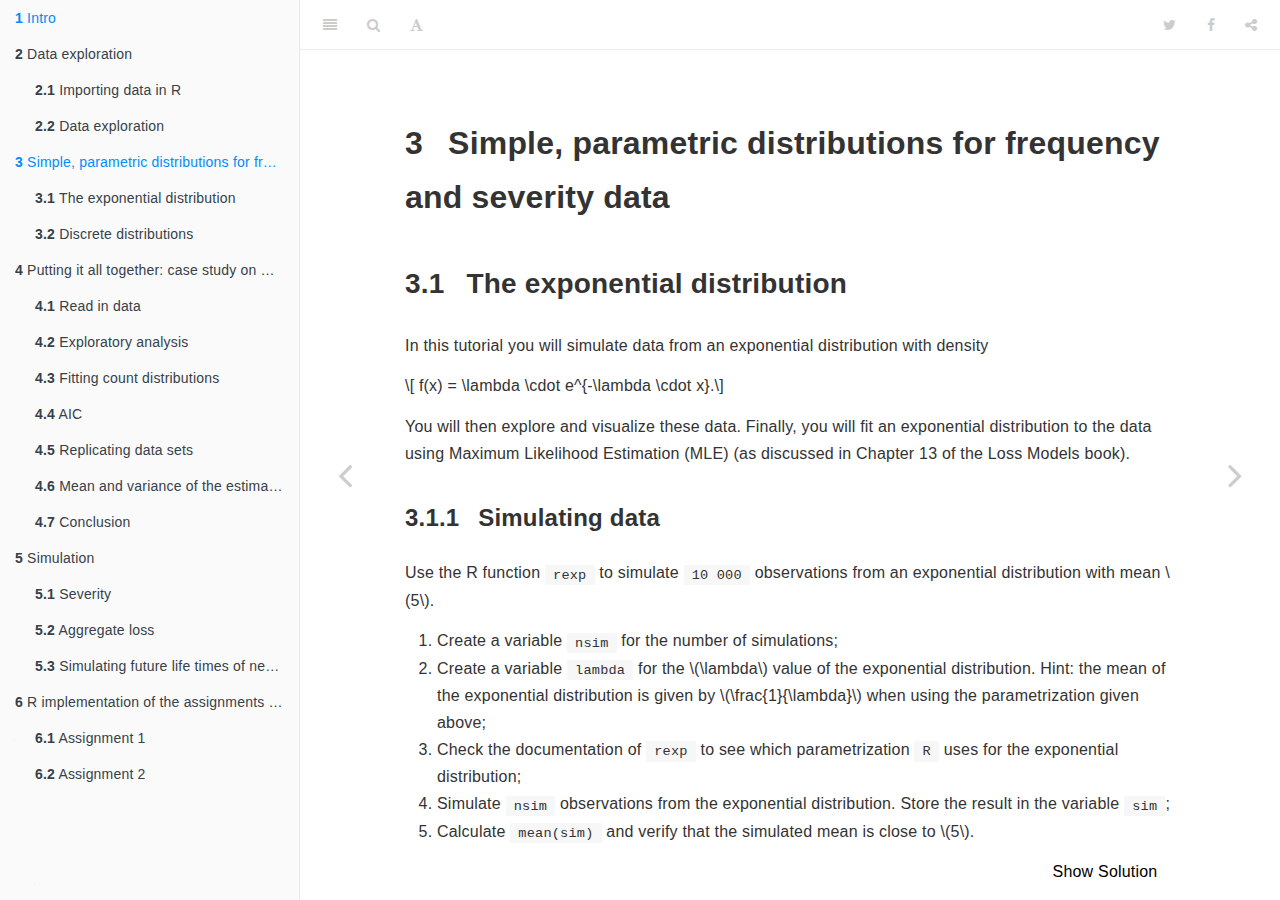
==== simple-parametric-distributions-for-frequency-and-severity-data.html @ 222cbec2 "Loss models book" ====
<!DOCTYPE html>
<html >

<head>

  <meta charset="UTF-8">
  <meta http-equiv="X-UA-Compatible" content="IE=edge">
  <title>3 Simple, parametric distributions for frequency and severity data | Loss Models : a collection of computer labs in R</title>
  <meta name="description" content="Tutorials for the course of Loss Models">
  <meta name="generator" content="bookdown  and GitBook 2.6.7">

  <meta property="og:title" content="3 Simple, parametric distributions for frequency and severity data | Loss Models : a collection of computer labs in R" />
  <meta property="og:type" content="book" />
  
  
  <meta property="og:description" content="Tutorials for the course of Loss Models" />
  

  <meta name="twitter:card" content="summary" />
  <meta name="twitter:title" content="3 Simple, parametric distributions for frequency and severity data | Loss Models : a collection of computer labs in R" />
  
  <meta name="twitter:description" content="Tutorials for the course of Loss Models" />
  

<meta name="author" content="Katrien Antonio and Jonas Crevecoeur">


<meta name="date" content="2020-09-09">

  <meta name="viewport" content="width=device-width, initial-scale=1">
  <meta name="apple-mobile-web-app-capable" content="yes">
  <meta name="apple-mobile-web-app-status-bar-style" content="black">
  
  
<link rel="prev" href="data-exploration.html">
<link rel="next" href="putting-it-all-together-case-study-on-modelling-claim-counts.html">
<script src="libs/jquery-2.2.3/jquery.min.js"></script>
<link href="libs/gitbook-2.6.7/css/style.css" rel="stylesheet" />
<link href="libs/gitbook-2.6.7/css/plugin-table.css" rel="stylesheet" />
<link href="libs/gitbook-2.6.7/css/plugin-bookdown.css" rel="stylesheet" />
<link href="libs/gitbook-2.6.7/css/plugin-highlight.css" rel="stylesheet" />
<link href="libs/gitbook-2.6.7/css/plugin-search.css" rel="stylesheet" />
<link href="libs/gitbook-2.6.7/css/plugin-fontsettings.css" rel="stylesheet" />







<script>
$(document).ready(function() {

  $chunks = $('.fold');

  $chunks.each(function () {

    // add button to source code chunks
      $(this).prepend("<div class=\"showopt\">Show Solution</div><br style=\"line-height:22px;\"/>");
 
	$child = $(this).children('div');
	$child.each(function(){
		$(this).children('').attr('class', 'folded');
	});
	$(this).children('pre').attr('class', 'folded');
	$(this).children('p').attr('class', 'folded');
   });

  // hide all chunks when document is loaded
  $('.folded').css('display', 'none')

  // function to toggle the visibility
  $('.showopt').click(function() {
    var label = $(this).html();
    if (label.indexOf("Show") >= 0) {
      $(this).html(label.replace("Show", "Hide"));
    } else {
      $(this).html(label.replace("Hide", "Show"));
    }
    	$child = $(this).siblings('div');
	$child.each(function(){
		$(this).children('pre').slideToggle('fast', 'swing');
	});
	$(this).siblings('pre').slideToggle('fast', 'swing');
	$(this).siblings('p').slideToggle('fast', 'swing');
  });
});
</script>


<style type="text/css">
div.sourceCode { overflow-x: auto; }
table.sourceCode, tr.sourceCode, td.lineNumbers, td.sourceCode {
  margin: 0; padding: 0; vertical-align: baseline; border: none; }
table.sourceCode { width: 100%; line-height: 100%; }
td.lineNumbers { text-align: right; padding-right: 4px; padding-left: 4px; color: #aaaaaa; border-right: 1px solid #aaaaaa; }
td.sourceCode { padding-left: 5px; }
code > span.kw { color: #007020; font-weight: bold; } /* Keyword */
code > span.dt { color: #902000; } /* DataType */
code > span.dv { color: #40a070; } /* DecVal */
code > span.bn { color: #40a070; } /* BaseN */
code > span.fl { color: #40a070; } /* Float */
code > span.ch { color: #4070a0; } /* Char */
code > span.st { color: #4070a0; } /* String */
code > span.co { color: #60a0b0; font-style: italic; } /* Comment */
code > span.ot { color: #007020; } /* Other */
code > span.al { color: #ff0000; font-weight: bold; } /* Alert */
code > span.fu { color: #06287e; } /* Function */
code > span.er { color: #ff0000; font-weight: bold; } /* Error */
code > span.wa { color: #60a0b0; font-weight: bold; font-style: italic; } /* Warning */
code > span.cn { color: #880000; } /* Constant */
code > span.sc { color: #4070a0; } /* SpecialChar */
code > span.vs { color: #4070a0; } /* VerbatimString */
code > span.ss { color: #bb6688; } /* SpecialString */
code > span.im { } /* Import */
code > span.va { color: #19177c; } /* Variable */
code > span.cf { color: #007020; font-weight: bold; } /* ControlFlow */
code > span.op { color: #666666; } /* Operator */
code > span.bu { } /* BuiltIn */
code > span.ex { } /* Extension */
code > span.pp { color: #bc7a00; } /* Preprocessor */
code > span.at { color: #7d9029; } /* Attribute */
code > span.do { color: #ba2121; font-style: italic; } /* Documentation */
code > span.an { color: #60a0b0; font-weight: bold; font-style: italic; } /* Annotation */
code > span.cv { color: #60a0b0; font-weight: bold; font-style: italic; } /* CommentVar */
code > span.in { color: #60a0b0; font-weight: bold; font-style: italic; } /* Information */
</style>

<link rel="stylesheet" href="style.css" type="text/css" />
</head>

<body>



  <div class="book without-animation with-summary font-size-2 font-family-1" data-basepath=".">

    <div class="book-summary">
      <nav role="navigation">

<ul class="summary">
<li class="chapter" data-level="1" data-path="index.html"><a href="index.html"><i class="fa fa-check"></i><b>1</b> Intro</a></li>
<li class="chapter" data-level="2" data-path="data-exploration.html"><a href="data-exploration.html"><i class="fa fa-check"></i><b>2</b> Data exploration</a><ul>
<li class="chapter" data-level="2.1" data-path="data-exploration.html"><a href="data-exploration.html#importing-data-in-r"><i class="fa fa-check"></i><b>2.1</b> Importing data in R</a><ul>
<li class="chapter" data-level="2.1.1" data-path="data-exploration.html"><a href="data-exploration.html#determining-the-file-path"><i class="fa fa-check"></i><b>2.1.1</b> Determining the file path</a></li>
<li class="chapter" data-level="2.1.2" data-path="data-exploration.html"><a href="data-exploration.html#import-a-.txt-file"><i class="fa fa-check"></i><b>2.1.2</b> Import a .txt file</a></li>
</ul></li>
<li class="chapter" data-level="2.2" data-path="data-exploration.html"><a href="data-exploration.html#data-exploration-1"><i class="fa fa-check"></i><b>2.2</b> Data exploration</a><ul>
<li class="chapter" data-level="2.2.1" data-path="data-exploration.html"><a href="data-exploration.html#variable-types"><i class="fa fa-check"></i><b>2.2.1</b> variable types</a></li>
<li class="chapter" data-level="2.2.2" data-path="data-exploration.html"><a href="data-exploration.html#factor-variables"><i class="fa fa-check"></i><b>2.2.2</b> Factor variables</a></li>
<li class="chapter" data-level="2.2.3" data-path="data-exploration.html"><a href="data-exploration.html#numeric-variables"><i class="fa fa-check"></i><b>2.2.3</b> Numeric variables</a></li>
</ul></li>
</ul></li>
<li class="chapter" data-level="3" data-path="simple-parametric-distributions-for-frequency-and-severity-data.html"><a href="simple-parametric-distributions-for-frequency-and-severity-data.html"><i class="fa fa-check"></i><b>3</b> Simple, parametric distributions for frequency and severity data</a><ul>
<li class="chapter" data-level="3.1" data-path="simple-parametric-distributions-for-frequency-and-severity-data.html"><a href="simple-parametric-distributions-for-frequency-and-severity-data.html#the-exponential-distribution"><i class="fa fa-check"></i><b>3.1</b> The exponential distribution</a><ul>
<li class="chapter" data-level="3.1.1" data-path="simple-parametric-distributions-for-frequency-and-severity-data.html"><a href="simple-parametric-distributions-for-frequency-and-severity-data.html#simulating-data"><i class="fa fa-check"></i><b>3.1.1</b> Simulating data</a></li>
<li class="chapter" data-level="3.1.2" data-path="simple-parametric-distributions-for-frequency-and-severity-data.html"><a href="simple-parametric-distributions-for-frequency-and-severity-data.html#exploratory-analysis"><i class="fa fa-check"></i><b>3.1.2</b> Exploratory analysis</a></li>
<li class="chapter" data-level="3.1.3" data-path="simple-parametric-distributions-for-frequency-and-severity-data.html"><a href="simple-parametric-distributions-for-frequency-and-severity-data.html#data-visualization-with-ggplot"><i class="fa fa-check"></i><b>3.1.3</b> Data visualization with ggplot</a></li>
<li class="chapter" data-level="3.1.4" data-path="simple-parametric-distributions-for-frequency-and-severity-data.html"><a href="simple-parametric-distributions-for-frequency-and-severity-data.html#maximum-likelihood-estimation-mle"><i class="fa fa-check"></i><b>3.1.4</b> Maximum Likelihood Estimation (MLE)</a></li>
</ul></li>
<li class="chapter" data-level="3.2" data-path="simple-parametric-distributions-for-frequency-and-severity-data.html"><a href="simple-parametric-distributions-for-frequency-and-severity-data.html#discrete-distributions"><i class="fa fa-check"></i><b>3.2</b> Discrete distributions</a><ul>
<li class="chapter" data-level="3.2.1" data-path="simple-parametric-distributions-for-frequency-and-severity-data.html"><a href="simple-parametric-distributions-for-frequency-and-severity-data.html#simulating-the-data"><i class="fa fa-check"></i><b>3.2.1</b> Simulating the data</a></li>
<li class="chapter" data-level="3.2.2" data-path="simple-parametric-distributions-for-frequency-and-severity-data.html"><a href="simple-parametric-distributions-for-frequency-and-severity-data.html#exploratory-analysis-1"><i class="fa fa-check"></i><b>3.2.2</b> Exploratory analysis</a></li>
<li class="chapter" data-level="3.2.3" data-path="simple-parametric-distributions-for-frequency-and-severity-data.html"><a href="simple-parametric-distributions-for-frequency-and-severity-data.html#maximum-likelihood-estimation-mle-1"><i class="fa fa-check"></i><b>3.2.3</b> Maximum Likelihood Estimation (MLE)</a></li>
<li class="chapter" data-level="3.2.4" data-path="simple-parametric-distributions-for-frequency-and-severity-data.html"><a href="simple-parametric-distributions-for-frequency-and-severity-data.html#comparing-fitted-models"><i class="fa fa-check"></i><b>3.2.4</b> Comparing fitted models</a></li>
</ul></li>
</ul></li>
<li class="chapter" data-level="4" data-path="putting-it-all-together-case-study-on-modelling-claim-counts.html"><a href="putting-it-all-together-case-study-on-modelling-claim-counts.html"><i class="fa fa-check"></i><b>4</b> Putting it all together: case study on modelling claim counts</a><ul>
<li class="chapter" data-level="4.1" data-path="putting-it-all-together-case-study-on-modelling-claim-counts.html"><a href="putting-it-all-together-case-study-on-modelling-claim-counts.html#read-in-data"><i class="fa fa-check"></i><b>4.1</b> Read in data</a><ul>
<li class="chapter" data-level="4.1.1" data-path="putting-it-all-together-case-study-on-modelling-claim-counts.html"><a href="putting-it-all-together-case-study-on-modelling-claim-counts.html#determining-the-file-path-1"><i class="fa fa-check"></i><b>4.1.1</b> Determining the file path</a></li>
<li class="chapter" data-level="4.1.2" data-path="putting-it-all-together-case-study-on-modelling-claim-counts.html"><a href="putting-it-all-together-case-study-on-modelling-claim-counts.html#importing-a-.txt-file"><i class="fa fa-check"></i><b>4.1.2</b> Importing a .txt file</a></li>
</ul></li>
<li class="chapter" data-level="4.2" data-path="putting-it-all-together-case-study-on-modelling-claim-counts.html"><a href="putting-it-all-together-case-study-on-modelling-claim-counts.html#exploratory-analysis-2"><i class="fa fa-check"></i><b>4.2</b> Exploratory analysis</a><ul>
<li class="chapter" data-level="4.2.1" data-path="putting-it-all-together-case-study-on-modelling-claim-counts.html"><a href="putting-it-all-together-case-study-on-modelling-claim-counts.html#summary-statistics-disregarding-exposure"><i class="fa fa-check"></i><b>4.2.1</b> Summary statistics disregarding exposure</a></li>
<li class="chapter" data-level="4.2.2" data-path="putting-it-all-together-case-study-on-modelling-claim-counts.html"><a href="putting-it-all-together-case-study-on-modelling-claim-counts.html#summary-statistics-taking-into-account-exposure"><i class="fa fa-check"></i><b>4.2.2</b> Summary statistics taking into account exposure</a></li>
<li class="chapter" data-level="4.2.3" data-path="putting-it-all-together-case-study-on-modelling-claim-counts.html"><a href="putting-it-all-together-case-study-on-modelling-claim-counts.html#empirical-probability-distribution"><i class="fa fa-check"></i><b>4.2.3</b> Empirical probability distribution</a></li>
<li class="chapter" data-level="4.2.4" data-path="putting-it-all-together-case-study-on-modelling-claim-counts.html"><a href="putting-it-all-together-case-study-on-modelling-claim-counts.html#the-a-b-0-class-of-distributions"><i class="fa fa-check"></i><b>4.2.4</b> The (a, b, 0) class of distributions</a></li>
</ul></li>
<li class="chapter" data-level="4.3" data-path="putting-it-all-together-case-study-on-modelling-claim-counts.html"><a href="putting-it-all-together-case-study-on-modelling-claim-counts.html#fitting-count-distributions"><i class="fa fa-check"></i><b>4.3</b> Fitting count distributions</a><ul>
<li class="chapter" data-level="4.3.1" data-path="putting-it-all-together-case-study-on-modelling-claim-counts.html"><a href="putting-it-all-together-case-study-on-modelling-claim-counts.html#poisson"><i class="fa fa-check"></i><b>4.3.1</b> Poisson</a></li>
<li class="chapter" data-level="4.3.2" data-path="putting-it-all-together-case-study-on-modelling-claim-counts.html"><a href="putting-it-all-together-case-study-on-modelling-claim-counts.html#negative-binomial-1"><i class="fa fa-check"></i><b>4.3.2</b> Negative binomial</a></li>
<li class="chapter" data-level="4.3.3" data-path="putting-it-all-together-case-study-on-modelling-claim-counts.html"><a href="putting-it-all-together-case-study-on-modelling-claim-counts.html#modified-poisson-distributions"><i class="fa fa-check"></i><b>4.3.3</b> Modified Poisson distributions</a></li>
</ul></li>
<li class="chapter" data-level="4.4" data-path="putting-it-all-together-case-study-on-modelling-claim-counts.html"><a href="putting-it-all-together-case-study-on-modelling-claim-counts.html#aic-1"><i class="fa fa-check"></i><b>4.4</b> AIC</a></li>
<li class="chapter" data-level="4.5" data-path="putting-it-all-together-case-study-on-modelling-claim-counts.html"><a href="putting-it-all-together-case-study-on-modelling-claim-counts.html#replicating-data-sets"><i class="fa fa-check"></i><b>4.5</b> Replicating data sets</a><ul>
<li class="chapter" data-level="4.5.1" data-path="putting-it-all-together-case-study-on-modelling-claim-counts.html"><a href="putting-it-all-together-case-study-on-modelling-claim-counts.html#poisson-1"><i class="fa fa-check"></i><b>4.5.1</b> Poisson</a></li>
<li class="chapter" data-level="4.5.2" data-path="putting-it-all-together-case-study-on-modelling-claim-counts.html"><a href="putting-it-all-together-case-study-on-modelling-claim-counts.html#nb"><i class="fa fa-check"></i><b>4.5.2</b> NB</a></li>
<li class="chapter" data-level="4.5.3" data-path="putting-it-all-together-case-study-on-modelling-claim-counts.html"><a href="putting-it-all-together-case-study-on-modelling-claim-counts.html#zip"><i class="fa fa-check"></i><b>4.5.3</b> ZIP</a></li>
<li class="chapter" data-level="4.5.4" data-path="putting-it-all-together-case-study-on-modelling-claim-counts.html"><a href="putting-it-all-together-case-study-on-modelling-claim-counts.html#hurdle-poisson-1"><i class="fa fa-check"></i><b>4.5.4</b> Hurdle Poisson</a></li>
</ul></li>
<li class="chapter" data-level="4.6" data-path="putting-it-all-together-case-study-on-modelling-claim-counts.html"><a href="putting-it-all-together-case-study-on-modelling-claim-counts.html#mean-and-variance-of-the-estimated-zip-nb-hurdle-poisson"><i class="fa fa-check"></i><b>4.6</b> Mean and variance of the estimated ZIP, NB, Hurdle Poisson</a><ul>
<li class="chapter" data-level="4.6.1" data-path="putting-it-all-together-case-study-on-modelling-claim-counts.html"><a href="putting-it-all-together-case-study-on-modelling-claim-counts.html#poisson-2"><i class="fa fa-check"></i><b>4.6.1</b> Poisson</a></li>
<li class="chapter" data-level="4.6.2" data-path="putting-it-all-together-case-study-on-modelling-claim-counts.html"><a href="putting-it-all-together-case-study-on-modelling-claim-counts.html#nb-1"><i class="fa fa-check"></i><b>4.6.2</b> NB</a></li>
<li class="chapter" data-level="4.6.3" data-path="putting-it-all-together-case-study-on-modelling-claim-counts.html"><a href="putting-it-all-together-case-study-on-modelling-claim-counts.html#zip-1"><i class="fa fa-check"></i><b>4.6.3</b> ZIP</a></li>
<li class="chapter" data-level="4.6.4" data-path="putting-it-all-together-case-study-on-modelling-claim-counts.html"><a href="putting-it-all-together-case-study-on-modelling-claim-counts.html#hurdle-poisson-2"><i class="fa fa-check"></i><b>4.6.4</b> Hurdle Poisson</a></li>
<li class="chapter" data-level="4.6.5" data-path="putting-it-all-together-case-study-on-modelling-claim-counts.html"><a href="putting-it-all-together-case-study-on-modelling-claim-counts.html#comparison-with-empirical-mean-and-variance"><i class="fa fa-check"></i><b>4.6.5</b> Comparison with empirical mean and variance</a></li>
</ul></li>
<li class="chapter" data-level="4.7" data-path="putting-it-all-together-case-study-on-modelling-claim-counts.html"><a href="putting-it-all-together-case-study-on-modelling-claim-counts.html#conclusion"><i class="fa fa-check"></i><b>4.7</b> Conclusion</a></li>
</ul></li>
<li class="chapter" data-level="5" data-path="simulation.html"><a href="simulation.html"><i class="fa fa-check"></i><b>5</b> Simulation</a><ul>
<li class="chapter" data-level="5.1" data-path="simulation.html"><a href="simulation.html#severity"><i class="fa fa-check"></i><b>5.1</b> Severity</a><ul>
<li class="chapter" data-level="5.1.1" data-path="simulation.html"><a href="simulation.html#probability-integral-transform"><i class="fa fa-check"></i><b>5.1.1</b> Probability integral transform</a></li>
<li class="chapter" data-level="5.1.2" data-path="simulation.html"><a href="simulation.html#visualization"><i class="fa fa-check"></i><b>5.1.2</b> Visualization</a></li>
<li class="chapter" data-level="5.1.3" data-path="simulation.html"><a href="simulation.html#expected-loss-with-a-deductible"><i class="fa fa-check"></i><b>5.1.3</b> Expected loss with a deductible</a></li>
</ul></li>
<li class="chapter" data-level="5.2" data-path="simulation.html"><a href="simulation.html#aggregate-loss"><i class="fa fa-check"></i><b>5.2</b> Aggregate loss</a></li>
<li class="chapter" data-level="5.3" data-path="simulation.html"><a href="simulation.html#simulating-future-life-times-of-newborns"><i class="fa fa-check"></i><b>5.3</b> Simulating future life times of newborns</a><ul>
<li class="chapter" data-level="5.3.1" data-path="simulation.html"><a href="simulation.html#importing-the-data"><i class="fa fa-check"></i><b>5.3.1</b> Importing the data</a></li>
<li class="chapter" data-level="5.3.2" data-path="simulation.html"><a href="simulation.html#simulate-the-whole-life-time"><i class="fa fa-check"></i><b>5.3.2</b> Simulate the whole life time</a></li>
<li class="chapter" data-level="5.3.3" data-path="simulation.html"><a href="simulation.html#simulate-the-future-lifetime"><i class="fa fa-check"></i><b>5.3.3</b> Simulate the future lifetime</a></li>
<li class="chapter" data-level="5.3.4" data-path="simulation.html"><a href="simulation.html#visualize-the-data"><i class="fa fa-check"></i><b>5.3.4</b> Visualize the data</a></li>
</ul></li>
</ul></li>
<li class="chapter" data-level="6" data-path="r-implementation-of-the-assignments-2019-2020.html"><a href="r-implementation-of-the-assignments-2019-2020.html"><i class="fa fa-check"></i><b>6</b> R implementation of the assignments 2019-2020</a><ul>
<li class="chapter" data-level="6.1" data-path="r-implementation-of-the-assignments-2019-2020.html"><a href="r-implementation-of-the-assignments-2019-2020.html#assignment-1"><i class="fa fa-check"></i><b>6.1</b> Assignment 1</a><ul>
<li class="chapter" data-level="6.1.1" data-path="r-implementation-of-the-assignments-2019-2020.html"><a href="r-implementation-of-the-assignments-2019-2020.html#exercise-1"><i class="fa fa-check"></i><b>6.1.1</b> Exercise 1</a></li>
</ul></li>
<li class="chapter" data-level="6.2" data-path="r-implementation-of-the-assignments-2019-2020.html"><a href="r-implementation-of-the-assignments-2019-2020.html#assignment-2"><i class="fa fa-check"></i><b>6.2</b> Assignment 2</a><ul>
<li class="chapter" data-level="6.2.1" data-path="r-implementation-of-the-assignments-2019-2020.html"><a href="r-implementation-of-the-assignments-2019-2020.html#exercise-2"><i class="fa fa-check"></i><b>6.2.1</b> Exercise 2</a></li>
</ul></li>
</ul></li>
</ul>

      </nav>
    </div>

    <div class="book-body">
      <div class="body-inner">
        <div class="book-header" role="navigation">
          <h1>
            <i class="fa fa-circle-o-notch fa-spin"></i><a href="./">Loss Models : a collection of computer labs in R</a>
          </h1>
        </div>

        <div class="page-wrapper" tabindex="-1" role="main">
          <div class="page-inner">

            <section class="normal" id="section-">
<div id="simple-parametric-distributions-for-frequency-and-severity-data" class="section level1">
<h1><span class="header-section-number">3</span> Simple, parametric distributions for frequency and severity data</h1>
<div id="the-exponential-distribution" class="section level2">
<h2><span class="header-section-number">3.1</span> The exponential distribution</h2>
<p>In this tutorial you will simulate data from an exponential distribution with density</p>
<p><span class="math display">\[ f(x) = \lambda \cdot e^{-\lambda \cdot x}.\]</span></p>
<p>You will then explore and visualize these data. Finally, you will fit an exponential distribution to the data using Maximum Likelihood Estimation (MLE) (as discussed in Chapter 13 of the Loss Models book).</p>
<div id="simulating-data" class="section level3">
<h3><span class="header-section-number">3.1.1</span> Simulating data</h3>
<p>Use the R function <code>rexp</code> to simulate <code>10 000</code> observations from an exponential distribution with mean <span class="math inline">\(5\)</span>.</p>
<ol style="list-style-type: decimal">
<li>Create a variable <code>nsim</code> for the number of simulations;</li>
<li>Create a variable <code>lambda</code> for the <span class="math inline">\(\lambda\)</span> value of the exponential distribution. Hint: the mean of the exponential distribution is given by <span class="math inline">\(\frac{1}{\lambda}\)</span> when using the parametrization given above;</li>
<li>Check the documentation of <code>rexp</code> to see which parametrization <code>R</code> uses for the exponential distribution;</li>
<li>Simulate <code>nsim</code> observations from the exponential distribution. Store the result in the variable <code>sim</code>;</li>
<li>Calculate <code>mean(sim)</code> and verify that the simulated mean is close to <span class="math inline">\(5\)</span>.</li>
</ol>
<div class="fold s">
<div class="sourceCode"><pre class="sourceCode r"><code class="sourceCode r"><span class="co"># @1. </span>
nsim &lt;-<span class="st"> </span><span class="dv">10000</span>;

<span class="co"># @2.</span>
lambda &lt;-<span class="st"> </span><span class="dv">1</span><span class="op">/</span><span class="dv">5</span>;

<span class="co"># @3.</span>
?rexp

<span class="co"># @4. </span>
sim &lt;-<span class="st"> </span><span class="kw">rexp</span>(nsim, <span class="dt">rate =</span> lambda);

<span class="co"># @5.</span>
<span class="kw">mean</span>(sim)</code></pre></div>
<pre><code>[1] 5.09</code></pre>
</div>
</div>
<div id="exploratory-analysis" class="section level3">
<h3><span class="header-section-number">3.1.2</span> Exploratory analysis</h3>
<ol style="list-style-type: decimal">
<li>Calculate the (empirical) variance of the simulated sample;</li>
<li>Calculate the (emprical) skewness of the simulated sample. The skewness is defined as <span class="math display">\[ \frac{E((X-\mu)^3)}{\sigma^3}; \]</span></li>
<li>Calculate (empirically) <span class="math inline">\(VaR_{0.95}\)</span> and <span class="math inline">\(TVaR_{0.95}\)</span> for the simulated sample.</li>
</ol>
<div class="fold s">
<div class="sourceCode"><pre class="sourceCode r"><code class="sourceCode r"><span class="co"># @1. </span>
variance &lt;-<span class="st"> </span><span class="kw">var</span>(sim)
variance</code></pre></div>
<pre><code>[1] 26.19</code></pre>
<div class="sourceCode"><pre class="sourceCode r"><code class="sourceCode r"><span class="co"># @2.</span>
mu &lt;-<span class="st"> </span><span class="kw">mean</span>(sim)
sigma &lt;-<span class="st"> </span><span class="kw">sqrt</span>(<span class="kw">var</span>(sim))
numerator &lt;-<span class="st"> </span><span class="kw">mean</span>((sim <span class="op">-</span><span class="st"> </span>mu)<span class="op">^</span><span class="dv">3</span>)

skewness &lt;-<span class="st"> </span>numerator <span class="op">/</span><span class="st"> </span>sigma<span class="op">^</span><span class="dv">3</span>
skewness</code></pre></div>
<pre><code>[1] 2.042</code></pre>
<div class="sourceCode"><pre class="sourceCode r"><code class="sourceCode r"><span class="co"># @3.</span>
var95 &lt;-<span class="st"> </span><span class="kw">quantile</span>(sim, <span class="fl">0.95</span>);
var95</code></pre></div>
<pre><code>  95% 
15.23 </code></pre>
<div class="sourceCode"><pre class="sourceCode r"><code class="sourceCode r">tvar95 &lt;-<span class="st"> </span><span class="kw">mean</span>(sim[sim <span class="op">&gt;</span><span class="st"> </span>var95])
tvar95</code></pre></div>
<pre><code>[1] 20.3</code></pre>
</div>
</div>
<div id="data-visualization-with-ggplot" class="section level3">
<h3><span class="header-section-number">3.1.3</span> Data visualization with ggplot</h3>
<ol style="list-style-type: decimal">
<li>Load the package <code>ggplot2</code>;</li>
<li>You will construct step-by-step the following graph of the empirical CDF</li>
</ol>
<p><img src="_main_files/figure-html/parametric_distributions_empirical_cdf-1.png" width="576" style="display: block; margin: auto;" /></p>
<p>Let <span class="math inline">\(x_{(i)}\)</span> be the <span class="math inline">\(i\)</span>-th simulated value when sorted ascending. The empirical CDF is given by</p>
<p><span class="math display">\[ \hat{F}(x_{(i)}) = \frac{\# \{\text{observations } \leq x_{(i)}\}}{n} = \frac{i}{n}.\]</span></p>
<!-- 2.1. Create two vectors $x$ and $y$ with $x[i] = x_{(i)}$ and $y[i] = \frac{i}{n}$; -->
<p>2.1. Create a new ggplot. Add <code>stat_ecdf</code> using the simulated data;</p>
<div class="sourceCode"><pre class="sourceCode r"><code class="sourceCode r"><span class="kw">ggplot</span>() <span class="op">+</span><span class="st"> </span>
<span class="st">  </span><span class="kw">stat_ecdf</span>(<span class="kw">aes</span>(???))</code></pre></div>
<p>2.2. Change the color of the line to blue by adding the option <code>col = #99CCFF</code> to <code>stat_ecdf</code>;</p>
<p>2.3. Add the black and white ggplot theme, <code>theme_bw()</code>;</p>
<p>2.4. Add <span class="math inline">\(x\)</span> and <span class="math inline">\(y\)</span> labels to the graph. Hint: use <code>xlab</code>, <code>ylab</code>;</p>
<p>2.5. Add a vertical line to indicate the <span class="math inline">\(VaR_{0.95}\)</span>. Check the documentation for <a href="https://www.rdocumentation.org/packages/ggplot2/versions/0.9.1/topics/geom_vline"><code>geom_vline</code></a>;</p>
<p>2.6. Add a title to the plot using <code>ggtitle</code>;</p>
<p>2.7. Change the number of simulations <code>nsim</code> to 50 and observe the effect on the empirical CDF.</p>
<ol start="3" style="list-style-type: decimal">
<li>Use <a href="https://www.rdocumentation.org/packages/ggplot2/versions/0.9.1/topics/geom_density"><code>geom_density</code></a> to create a density plot of the data. Improve the look of the graph using what you learned when creating the plot of the empirical CDF.</li>
</ol>
<p><img src="_main_files/figure-html/parametric_distributions_density-1.png" width="576" style="display: block; margin: auto;" /></p>
<div class="fold s">
<div class="sourceCode"><pre class="sourceCode r"><code class="sourceCode r"><span class="co"># @1</span>
<span class="kw">library</span>(ggplot2)

<span class="co"># @2.1</span>

p &lt;-<span class="st"> </span><span class="kw">ggplot</span>() <span class="op">+</span>
<span class="st">  </span><span class="kw">stat_ecdf</span>(<span class="kw">aes</span>(sim))

<span class="co"># @2.2</span>
p &lt;-<span class="st"> </span><span class="kw">ggplot</span>() <span class="op">+</span>
<span class="st">  </span><span class="kw">stat_ecdf</span>(<span class="kw">aes</span>(sim), <span class="dt">col =</span> <span class="st">&quot;#99CCFF&quot;</span>)

<span class="co"># @2.3</span>
p &lt;-<span class="st"> </span>p <span class="op">+</span><span class="st"> </span><span class="kw">theme_bw</span>()

<span class="co"># @2.4</span>
p &lt;-<span class="st"> </span>p <span class="op">+</span><span class="st"> </span>
<span class="st">  </span><span class="kw">xlab</span>(<span class="st">&#39;x&#39;</span>) <span class="op">+</span>
<span class="st">  </span><span class="kw">ylab</span>(<span class="st">&#39;F(x)&#39;</span>) 

<span class="co"># @2.5</span>
p &lt;-<span class="st"> </span>p <span class="op">+</span><span class="st"> </span>
<span class="st">  </span><span class="kw">geom_vline</span>(<span class="dt">xintercept =</span> var95, <span class="dt">linetype =</span> <span class="st">&#39;dashed&#39;</span>) 

<span class="co"># @2.6</span>
p &lt;-<span class="st"> </span>p <span class="op">+</span>
<span class="st">  </span><span class="kw">ggtitle</span>(<span class="st">&#39;Empirical CDF&#39;</span>) 

<span class="kw">print</span>(p)</code></pre></div>
<p><img src="_main_files/figure-html/parametric_distributions_visualization_solution-1.png" width="576" style="display: block; margin: auto;" /></p>
<div class="sourceCode"><pre class="sourceCode r"><code class="sourceCode r"><span class="co"># @3</span>
<span class="kw">ggplot</span>() <span class="op">+</span>
<span class="st">  </span><span class="kw">geom_density</span>(<span class="kw">aes</span>(sim), <span class="dt">fill =</span> <span class="st">&quot;#99CCFF&quot;</span>) <span class="op">+</span>
<span class="st">  </span><span class="kw">theme_bw</span>() <span class="op">+</span>
<span class="st">  </span><span class="kw">ggtitle</span>(<span class="st">&#39;Density&#39;</span>) <span class="op">+</span>
<span class="st">  </span><span class="kw">xlab</span>(<span class="st">&#39;x&#39;</span>)</code></pre></div>
<p><img src="_main_files/figure-html/parametric_distributions_visualization_solution-2.png" width="576" style="display: block; margin: auto;" /></p>
</div>
</div>
<div id="maximum-likelihood-estimation-mle" class="section level3">
<h3><span class="header-section-number">3.1.4</span> Maximum Likelihood Estimation (MLE)</h3>
<p>The density of the exponential distribution is given by</p>
<p><span class="math display">\[f(x) = \lambda \cdot e^{-\lambda \cdot x}.\]</span></p>
<p>You have <code>nsim</code> simulated observations <span class="math inline">\(x_{i}, \ldots, x_{nsim}\)</span> from this distribution. In this exercise you look for the MLE of the parameter <span class="math inline">\(\lambda\)</span> using the simulated data.</p>
<ol style="list-style-type: decimal">
<li>Write down (on paper) the formula for the likelihood of the observed data as a function of <span class="math inline">\(\lambda\)</span>;</li>
</ol>
<div class="fold s">
<p>The likelihood for the observed data is <span class="math display">\[L(\lambda) = \prod_{i=1}^{\text{nsim}} \lambda \cdot e^{-\lambda \cdot x_i}.\]</span></p>
</div>
<ol start="2" style="list-style-type: decimal">
<li>Derive (on paper) the loglikelihood;</li>
</ol>
<div class="fold s">
<p>The loglikelihood for the observed data is <span class="math display">\[l(\lambda) = \sum_{i=1}^{\text{nsim}} \log(\lambda) -\lambda \cdot x_i.\]</span></p>
</div>
<ol start="3" style="list-style-type: decimal">
<li>Compute (on paper) the MLE for <span class="math inline">\(\lambda\)</span>. Hint: put <span class="math inline">\(\frac{d \ell}{ d \lambda}(\hat{\lambda}) = 0\)</span> and solve for the unknown <span class="math inline">\(\lambda\)</span>;</li>
</ol>
<div class="fold s">
<p><span class="math display">\[\frac{d l}{ d \lambda} = \frac{n}{\lambda} -  \sum_{i=1}^{\text{nsim}} x_i\]</span> This derivative is zero when</p>
<p><span class="math display">\[ \hat{\lambda} = \frac{\text{nsim}}{\sum_{i=1}^{\text{nsim}} x_i}.\]</span> This is the MLE for <span class="math inline">\(\lambda\)</span>.</p>
</div>
<ol start="4" style="list-style-type: decimal">
<li>You will now find the MLE numerically in R by optimizing the likelihood using the <code>nlm</code> procedure;</li>
</ol>
<p>4.1. Define an R-function <code>loglikelihood</code> which takes as input <span class="math inline">\(\lambda\)</span> and returns the loglikelihood for the simulated sample;</p>
<div class="sourceCode"><pre class="sourceCode r"><code class="sourceCode r">loglikelihood &lt;-<span class="st"> </span><span class="cf">function</span>(lambda)
{
  loglikelihood &lt;-<span class="st"> </span>???
  <span class="kw">return</span>(loglikelihood)
}</code></pre></div>
<p>4.2. The <code>nlm</code> procedure minimizes a function. You will minimize the negative loglikelihood <span class="math inline">\(-l(\lambda)\)</span> to find the maximum likelihood estimator <span class="math inline">\(\hat{\lambda}\)</span>. Start from the result of 4.1 and create a function <code>negLoglikelihood</code> which returns the negative loglikelihood;</p>
<p>4.3. The <code>nlm</code> procedure searches for the optimal parameter in the domain <span class="math inline">\((-\infty, \infty)\)</span>. You will use a transformation <span class="math inline">\(\lambda = \exp(\beta)\)</span> and optimize the likelihood for this parameter <span class="math inline">\(\beta \in (-\infty, \infty)\)</span>. Update the function <code>negloglikelihood</code> to take <span class="math inline">\(\beta\)</span> as its input;</p>
<p>4.4. Minimize the function <code>negLoglikelihood</code> you defined in 4.3. using the <code>nlm</code> procedure. Add the option <code>hessian = TRUE</code>;</p>
<p>4.5. Interpret the output of <code>nlm</code>. What is the maximum likelihood estimate for <span class="math inline">\(\beta\)</span> and what about <span class="math inline">\(\lambda\)</span> (see the discussion in Section 13.3 on Variable and interval estimation). Do you find the same result as in 3.?</p>
<p>4.6. You will now construct a <span class="math inline">\(95\%\)</span> confidence interval for the unknown parameter <span class="math inline">\(\beta\)</span> and afterwards for <span class="math inline">\(\lambda\)</span>. Under MLE the actual parameter <span class="math inline">\(\beta\)</span> is asymptotically distributed as (see Chapter 13 on Variance and interval estimation)</p>
<p><span class="math display">\[ \beta \sim \mathcal{N}(\hat{\beta}, \mathcal{I}^{-1}(\hat{\beta})),\]</span> where <span class="math inline">\(\mathcal{I}\)</span> denotes the Fisher information matrix. You calculate this matrix as the negative of the Hessian, the matrix with the second order derivatives of the log-likelihood, evaluated in <span class="math inline">\(\hat{\beta}\)</span>. Of course, since the Exponential distribution only has one paremeter, the matrix reduces to a scalar.</p>
<p>4.6.1. You added the option <code>hessian = TRUE</code> in <code>nlm</code> to obtain the Hessian (numerically) in the <code>nlm</code> procedure. Use the Hessian to calculate the standard error of the MLE <span class="math inline">\(\hat{\beta}\)</span>. Because you calculated the Hessian of the negative log-likelihood, it suffices to take its inverse to obtain the (asymptotic) variance of the MLE.</p>
<p>4.6.2. A <span class="math inline">\(95\%\)</span> confidence interval for the actual parameter <span class="math inline">\(\beta\)</span> is then given by</p>
<p><span class="math display">\[ [\hat{\beta} - \Phi^{-1}(0.975) \cdot \text{se}_{\hat{\beta}}, \hat{\beta} + \Phi^{-1}(0.975) \cdot \text{se}_{\hat{\beta}}], \]</span> where <span class="math inline">\(\Phi\)</span> is the CDF of the standard normal distributon. Calculate the <span class="math inline">\(95\%\)</span> confidence interval for the intensity <span class="math inline">\(\beta\)</span> based on the simulated sample. Is the orignal <span class="math inline">\(\beta = \log \lambda\)</span> (used for simulating the data) contained in this interval?</p>
<p>4.6.3 You will now use the delta method (see Section 13.3 in the book) to construct a confidence interval for the unknown <span class="math inline">\(\lambda\)</span>. The MLE for <span class="math inline">\(\lambda\)</span> is obtained from the transformation <span class="math inline">\(\hat{\lambda}=\exp \hat{\beta}\)</span>. The corresponding se is calculated as <span class="math inline">\(se_{\hat{\lambda}} = (\exp \hat{\beta})^2 \cdot \text{se}_{\hat{\beta}}\)</span>. Using these ingredients you are now ready to construct the confidence interval for the unknown parameter <span class="math inline">\(\lambda\)</span>.</p>
<div class="fold s">
<div class="sourceCode"><pre class="sourceCode r"><code class="sourceCode r"><span class="co"># @1</span>
loglikelihood &lt;-<span class="st"> </span><span class="cf">function</span>(lambda)
{
  loglikelihood &lt;-<span class="st"> </span>nsim <span class="op">*</span><span class="st"> </span><span class="kw">log</span>(lambda) <span class="op">-</span><span class="st"> </span><span class="kw">sum</span>(lambda <span class="op">*</span><span class="st"> </span>sim)
  <span class="kw">return</span>(loglikelihood)
}

<span class="co"># @2</span>
negLoglikelihood &lt;-<span class="st"> </span><span class="cf">function</span>(lambda)
{
  loglikelihood &lt;-<span class="st"> </span>nsim <span class="op">*</span><span class="st"> </span><span class="kw">log</span>(lambda) <span class="op">-</span><span class="st"> </span><span class="kw">sum</span>(lambda <span class="op">*</span><span class="st"> </span>sim)
  <span class="kw">return</span>(<span class="op">-</span>loglikelihood)
}

<span class="co"># @3</span>
negLoglikelihood &lt;-<span class="st"> </span><span class="cf">function</span>(beta)
{
  lambda &lt;-<span class="st"> </span><span class="kw">exp</span>(beta)
  loglikelihood &lt;-<span class="st"> </span>nsim <span class="op">*</span><span class="st"> </span><span class="kw">log</span>(lambda) <span class="op">-</span><span class="st"> </span><span class="kw">sum</span>(lambda <span class="op">*</span><span class="st"> </span>sim)
  
  <span class="kw">return</span>(<span class="op">-</span>loglikelihood)
}

<span class="co"># @4</span>
fit &lt;-<span class="st"> </span><span class="kw">nlm</span>(negLoglikelihood, <span class="dt">p =</span> <span class="dv">0</span>, <span class="dt">hessian =</span> <span class="ot">TRUE</span>)</code></pre></div>
<pre><code>Warning in nlm(negLoglikelihood, p = 0, hessian = TRUE): NA/Inf replaced by
maximum positive value</code></pre>
<div class="sourceCode"><pre class="sourceCode r"><code class="sourceCode r">fit</code></pre></div>
<pre><code>$minimum
[1] 26273

$estimate
[1] -1.627

$gradient
[1] -0.0001297

$hessian
      [,1]
[1,] 10001

$code
[1] 1

$iterations
[1] 8</code></pre>
<div class="sourceCode"><pre class="sourceCode r"><code class="sourceCode r"><span class="co"># @5</span>
lambdaMLE &lt;-<span class="st"> </span><span class="kw">exp</span>(fit<span class="op">$</span>estimate)
lambdaMLE</code></pre></div>
<pre><code>[1] 0.1965</code></pre>
<div class="sourceCode"><pre class="sourceCode r"><code class="sourceCode r">nsim <span class="op">/</span><span class="st"> </span><span class="kw">sum</span>(sim)</code></pre></div>
<pre><code>[1] 0.1965</code></pre>
<div class="sourceCode"><pre class="sourceCode r"><code class="sourceCode r"><span class="co"># @6</span>
sigma.beta &lt;-<span class="st"> </span><span class="kw">sqrt</span>(<span class="kw">solve</span>(fit<span class="op">$</span>hessian))
sigma.lambda &lt;-<span class="st"> </span>sigma.beta <span class="op">*</span><span class="st"> </span>lambdaMLE<span class="op">^</span><span class="dv">2</span>

<span class="kw">c</span>(lambda <span class="op">-</span><span class="st"> </span><span class="kw">qnorm</span>(<span class="fl">0.975</span>) <span class="op">*</span><span class="st"> </span>sigma.lambda, lambda <span class="op">+</span><span class="st"> </span><span class="kw">qnorm</span>(<span class="fl">0.975</span>) <span class="op">*</span><span class="st"> </span>sigma.lambda)</code></pre></div>
<pre><code>[1] 0.1992 0.2008</code></pre>
</div>
</div>
</div>
<div id="discrete-distributions" class="section level2">
<h2><span class="header-section-number">3.2</span> Discrete distributions</h2>
<p>In this computer lab you will simulate discrete data (e.g. claim counts). You will then explore and fit a statistical model to the simulated data set.</p>
<div id="simulating-the-data" class="section level3">
<h3><span class="header-section-number">3.2.1</span> Simulating the data</h3>
<p>You simulate <code>10 000</code> observations from a lognormal distribution (a continuous distribution!). You will then discretize the simulated data by rounding down.</p>
<ol style="list-style-type: decimal">
<li>Simulate <code>10 000</code> observations from a lognormal distribution with density</li>
</ol>
<p><span class="math display">\[f(x) = \frac{1}{x \cdot \sqrt{2 \pi}} \cdot \exp \left( -(\ln(x) + 1.5 \right)^2).\]</span> Hint: Check the specification of the lognormal distribution in R, <code>?rlnorm</code>.</p>
<ol start="2" style="list-style-type: decimal">
<li>Discretize the data by rounding down using the <code>floor</code> function.</li>
</ol>
<div class="sourceCode"><pre class="sourceCode r"><code class="sourceCode r"><span class="co"># Example of the floor function</span>
x &lt;-<span class="st"> </span><span class="kw">runif</span>(<span class="dv">6</span>)<span class="op">*</span><span class="dv">3</span>
<span class="kw">rbind</span>(<span class="dt">x =</span> x, <span class="dt">floor =</span> <span class="kw">floor</span>(x))</code></pre></div>
<pre><code>        [,1]  [,2]  [,3]   [,4]  [,5]  [,6]
x     0.7387 1.359 2.614 0.5499 2.883 1.962
floor 0.0000 1.000 2.000 0.0000 2.000 1.000</code></pre>
<div class="fold s">
<div class="sourceCode"><pre class="sourceCode r"><code class="sourceCode r">nsim &lt;-<span class="st"> </span><span class="dv">10000</span>;
sim &lt;-<span class="st"> </span><span class="kw">exp</span>(<span class="kw">rnorm</span>(nsim, <span class="dt">mean =</span> <span class="op">-</span><span class="fl">1.5</span>, <span class="dt">sd =</span> <span class="dv">1</span>))

<span class="co"># we only observe the data discrete</span>
sim &lt;-<span class="st"> </span><span class="kw">floor</span>(sim)</code></pre></div>
</div>
</div>
<div id="exploratory-analysis-1" class="section level3">
<h3><span class="header-section-number">3.2.2</span> Exploratory analysis</h3>
<p>You just obtained simulated discrete data. You now want to investigate which discrete distributions could be good candidates for modelling the simulated data.</p>
<ol style="list-style-type: decimal">
<li>Start by calculating the mean and variance of the simulated data. Is the data underdispersed or overdispersed?</li>
</ol>
<div class="fold s">
<p>The variance is larger than the mean of the data. The data is overdispersed.</p>
</div>
<ol start="2" style="list-style-type: decimal">
<li>Which of the following three distributions will most likely describe the data in a good way?</li>
</ol>
<ul>
<li>Binomial</li>
<li>Poisson</li>
<li>Negative binomial</li>
</ul>
<div class="fold s">
<p>The Negative binomial distribution is the best candidate, since this distribution is overdispersed.</p>
</div>
<ol start="3" style="list-style-type: decimal">
<li>Test visually whether the data belongs to the <span class="math inline">\((a, b, 0)\)</span> class, i.e. see whether the relation <span class="math display">\[ k \cdot \frac{p_k}{p_{k-1}} = a \cdot k + b, \quad k = 1,2, \ldots\]</span> holds for the simulated data.</li>
</ol>
<p>3.1 Compute the left hand side (lhs) of this relation.</p>
<ul>
<li>Use <code>prop.table(table(???))</code> to get the empirical probability distribution <span class="math inline">\(p_k\)</span>;</li>
<li>The data is heavy tailed and the lhs can become very large when <span class="math inline">\(p_{k-1}\)</span> is small. You check the relation for <span class="math inline">\(k = 1, \dots, 5\)</span>;</li>
<li>Create a vector <span class="math inline">\(k\)</span>, <span class="math inline">\(p_k\)</span> and <span class="math inline">\(p_{k-1}\)</span> for <span class="math inline">\(k = 1,\ldots,5\)</span>;</li>
<li>Combine these results to obtain the lhs of the equation.</li>
</ul>
<p>3.2 Use ggplot to construct a graph containg the points <span class="math inline">\((k, k \cdot \frac{p_k}{p_{k-1}})\)</span>. Your graph should look similar to</p>
<p><img src="_main_files/figure-html/parametric_distributions_abrelation-1.png" width="576" style="display: block; margin: auto;" /></p>
<ul>
<li>Load the package <code>ggplot2</code>;</li>
<li>Create a new ggplot figure. Add a <code>geom_point</code> graphic using the data points <span class="math inline">\((k, lhs)\)</span>;</li>
</ul>
<div class="sourceCode"><pre class="sourceCode r"><code class="sourceCode r">  <span class="kw">ggplot</span>() <span class="op">+</span>
<span class="st">    </span><span class="kw">geom_point</span>(<span class="kw">aes</span>(???, ???))</code></pre></div>
<ul>
<li>Change the color of the points to blue by adding the option <code>col = #99CCFF</code> to <code>geom_point</code>;</li>
<li>You can further customize the graph with <code>theme_bw()</code>, <code>xlab</code>, <code>ylab</code>, <code>ggtitle</code>, <span class="math inline">\(\ldots\)</span>.</li>
</ul>
<p>3.3. Discuss. Is a distribution from the <span class="math inline">\((a, b, 0)\)</span> class a good candidate for this data?</p>
<div class="fold s">
<div class="sourceCode"><pre class="sourceCode r"><code class="sourceCode r"><span class="kw">mean</span>(sim)</code></pre></div>
<pre><code>[1] 0.0897</code></pre>
<div class="sourceCode"><pre class="sourceCode r"><code class="sourceCode r"><span class="kw">var</span>(sim)</code></pre></div>
<pre><code>[1] 0.1555</code></pre>
<div class="sourceCode"><pre class="sourceCode r"><code class="sourceCode r">prob &lt;-<span class="st"> </span><span class="kw">prop.table</span>(<span class="kw">table</span>(sim))
prob</code></pre></div>
<pre><code>sim
     0      1      2      3      4      5      6      8     10 
0.9319 0.0538 0.0104 0.0023 0.0010 0.0002 0.0001 0.0002 0.0001 </code></pre>
<div class="sourceCode"><pre class="sourceCode r"><code class="sourceCode r">k &lt;-<span class="st"> </span><span class="dv">1</span><span class="op">:</span><span class="dv">5</span>
pk &lt;-<span class="st"> </span>prob[k<span class="op">+</span><span class="dv">1</span>]
pkmin1 &lt;-<span class="st"> </span>prob[k]

lhs &lt;-<span class="st"> </span>k <span class="op">*</span><span class="st"> </span>pk <span class="op">/</span><span class="st"> </span>pkmin1

<span class="kw">ggplot</span>() <span class="op">+</span>
<span class="st">  </span><span class="kw">geom_point</span>(<span class="kw">aes</span>(k[<span class="dv">1</span><span class="op">:</span><span class="dv">5</span>], lhs[<span class="dv">1</span><span class="op">:</span><span class="dv">5</span>]), <span class="dt">color =</span> <span class="st">&quot;#99CCFF&quot;</span>) <span class="op">+</span>
<span class="st">  </span><span class="kw">theme_bw</span>() <span class="op">+</span><span class="st"> </span>
<span class="st">  </span><span class="kw">xlab</span>(<span class="st">&quot;k&quot;</span>) <span class="op">+</span>
<span class="st">  </span><span class="kw">ggtitle</span>(<span class="st">&#39;(a, b, 0)-relation test plot&#39;</span>)</code></pre></div>
<pre><code>Don&#39;t know how to automatically pick scale for object of type table. Defaulting to continuous.</code></pre>
<p><img src="_main_files/figure-html/parametric_distributions_solution_ab-1.png" width="576" style="display: block; margin: auto;" /></p>
</div>
</div>
<div id="maximum-likelihood-estimation-mle-1" class="section level3">
<h3><span class="header-section-number">3.2.3</span> Maximum Likelihood Estimation (MLE)</h3>
<p>You will now fit two count distributions to the simulated data:</p>
<ul>
<li>Geometric</li>
<li>Negative binomial (NB)</li>
</ul>
<div id="geometric" class="section level4">
<h4><span class="header-section-number">3.2.3.1</span> Geometric</h4>
<p>For a Geometric distribution with parameter <span class="math inline">\(p \in [0, 1]\)</span> the probability of observing <span class="math inline">\(k\)</span> events is given by <span class="math display">\[ P(N = k) = (1-p)^{k} \cdot p.\]</span> In the Appendix ‘An inventory of discrete distributions’ of the Loss Models book you will find a different parameterization. That is <span class="math display">\[ P(N=k) = \left(\frac{\theta}{1+\theta}\right)^k \cdot \frac{1}{(1+\theta)}.\]</span> If you put <span class="math inline">\(p = \frac{1}{1+\theta}\)</span> you can work from the second to the first parametrization. Verify this.</p>
<ol style="list-style-type: decimal">
<li>Derive an expression for the loglikelihood;</li>
</ol>
<div class="fold s">
<p>The likelihood is given by <span class="math display">\[ L(p) = \prod_{i=1}^{\text{nsim}} P(N = x_i) = \prod_{i=1}^{\text{nsim}} (1-p)^{x_i} \cdot p.\]</span> The loglikelihood is</p>
<p><span class="math display">\[ l(p) = \sum_{i=1}^{\text{nsim}} \left( \log(1-p) \cdot x_i + \log(p) \right).\]</span></p>
</div>
<ol start="2" style="list-style-type: decimal">
<li>Implement the negative loglikelihood as a function in R;</li>
</ol>
<div class="sourceCode"><pre class="sourceCode r"><code class="sourceCode r">geom.negLoglikelihood &lt;-<span class="st"> </span><span class="cf">function</span>(p)
{
  loglikelihood &lt;-<span class="st"> </span>???
  
  <span class="kw">return</span>(<span class="op">-</span>loglikelihood)
}</code></pre></div>
<ol start="3" style="list-style-type: decimal">
<li>The probability <span class="math inline">\(p\)</span> can only take values in <span class="math inline">\([0, 1]\)</span>. Change the function <code>geom.negLoglikelihood</code> to take a parameter <span class="math inline">\(\beta \in (-\infty, \infty)\)</span>. Then transform the interval <span class="math inline">\((-\infty, \infty)\)</span> to <span class="math inline">\([0, 1]\)</span> using the logit transform</li>
</ol>
<p><span class="math display">\[ \text{logit}(p) = \log\left( \frac{p}{1-p} \right) = \beta. \]</span></p>
<p>Inverting this expression, you find (verify this!)</p>
<p><span class="math display">\[ p = \frac{\exp(\beta)}{ 1 + \exp(\beta) }.\]</span></p>
<ol start="4" style="list-style-type: decimal">
<li>Maximize the likelihood using the <code>nlm</code> procedure in R and interpret the results.</li>
</ol>
<div class="fold s">
<div class="sourceCode"><pre class="sourceCode r"><code class="sourceCode r">geom.negLoglikelihood &lt;-<span class="st"> </span><span class="cf">function</span>(beta)
{
  p &lt;-<span class="st"> </span><span class="kw">exp</span>(beta) <span class="op">/</span><span class="st"> </span>(<span class="dv">1</span><span class="op">+</span><span class="kw">exp</span>(beta))
  
  loglikelihood &lt;-<span class="st"> </span><span class="kw">sum</span>(<span class="kw">log</span>(<span class="dv">1</span><span class="op">-</span>p) <span class="op">*</span><span class="st"> </span>sim) <span class="op">+</span><span class="st"> </span>nsim <span class="op">*</span><span class="st"> </span><span class="kw">log</span>(p)
  
  <span class="kw">return</span>(<span class="op">-</span>loglikelihood)
}

fit &lt;-<span class="st"> </span><span class="kw">nlm</span>(geom.negLoglikelihood, <span class="dv">1</span>)</code></pre></div>
<pre><code>Warning in nlm(geom.negLoglikelihood, 1): NA/Inf replaced by maximum positive
value

Warning in nlm(geom.negLoglikelihood, 1): NA/Inf replaced by maximum positive
value</code></pre>
<div class="sourceCode"><pre class="sourceCode r"><code class="sourceCode r">fit</code></pre></div>
<pre><code>$minimum
[1] 3099

$estimate
[1] 2.411

$gradient
[1] -0.000222

$code
[1] 1

$iterations
[1] 6</code></pre>
<div class="sourceCode"><pre class="sourceCode r"><code class="sourceCode r">geom.p &lt;-<span class="st"> </span><span class="kw">exp</span>(fit<span class="op">$</span>estimate) <span class="op">/</span><span class="st"> </span>(<span class="dv">1</span><span class="op">+</span><span class="kw">exp</span>(fit<span class="op">$</span>estimate))
geom.p</code></pre></div>
<pre><code>[1] 0.9177</code></pre>
<div class="sourceCode"><pre class="sourceCode r"><code class="sourceCode r">geom.loglik &lt;-<span class="st"> </span><span class="op">-</span>fit<span class="op">$</span>minimum</code></pre></div>
</div>
</div>
<div id="negative-binomial" class="section level4">
<h4><span class="header-section-number">3.2.3.2</span> Negative binomial</h4>
<p>You will now go from the one parameter geometric distribution to a two parameter discrete distribution, the Negative Binomial. Its pf is specified as follows:</p>
<p><span class="math display">\[Pr(N=k) = \frac{\Gamma(a+k)}{\Gamma(a) k!}\left(\frac{\mu}{\mu+a}\right)^{k}\left(\frac{a}{\mu+a}\right)^{a}.\]</span></p>
<ol style="list-style-type: decimal">
<li>Follow the same steps as with the geometric distribution to fit the NB distribution to the simulated data.</li>
</ol>
<ul>
<li>The parameters <span class="math inline">\(\mu\)</span> and <span class="math inline">\(a\)</span> can take values on the positive real line <span class="math inline">\([0, \infty)\)</span>. Choose an appropriate transormation to convert this interval to the whole real line, <span class="math inline">\((-\infty, \infty)\)</span>.</li>
</ul>
<div class="fold s">
<div class="sourceCode"><pre class="sourceCode r"><code class="sourceCode r">NB.negativeLoglikelihood &lt;-<span class="st"> </span><span class="cf">function</span>(beta)
{
  mu &lt;-<span class="st"> </span><span class="kw">exp</span>(beta[<span class="dv">1</span>])
  a &lt;-<span class="st"> </span><span class="kw">exp</span>(beta[<span class="dv">2</span>])
  
  loglikelihood &lt;-<span class="st"> </span><span class="kw">sum</span>(<span class="kw">lgamma</span>(a <span class="op">+</span><span class="st"> </span>sim) <span class="op">-</span><span class="st"> </span><span class="kw">lgamma</span>(a) <span class="op">-</span><span class="st"> </span><span class="kw">lfactorial</span>(sim) <span class="op">+</span><span class="st"> </span>sim <span class="op">*</span><span class="st"> </span><span class="kw">log</span>(mu<span class="op">/</span>(mu <span class="op">+</span><span class="st"> </span>a)) <span class="op">+</span><span class="st"> </span>a <span class="op">*</span><span class="st"> </span><span class="kw">log</span>(a <span class="op">/</span><span class="st"> </span>(mu <span class="op">+</span><span class="st"> </span>a)))
  
  <span class="kw">return</span>(<span class="op">-</span>loglikelihood)
}

fit &lt;-<span class="st"> </span><span class="kw">nlm</span>(NB.negativeLoglikelihood, <span class="kw">c</span>(<span class="dv">0</span>, <span class="dv">0</span>), <span class="dt">hessian=</span><span class="ot">TRUE</span>)</code></pre></div>
<pre><code>Warning in nlm(NB.negativeLoglikelihood, c(0, 0), hessian = TRUE): NA/Inf
replaced by maximum positive value

Warning in nlm(NB.negativeLoglikelihood, c(0, 0), hessian = TRUE): NA/Inf
replaced by maximum positive value

Warning in nlm(NB.negativeLoglikelihood, c(0, 0), hessian = TRUE): NA/Inf
replaced by maximum positive value</code></pre>
<div class="sourceCode"><pre class="sourceCode r"><code class="sourceCode r">fit</code></pre></div>
<pre><code>$minimum
[1] 2975

$estimate
[1] -2.411 -1.893

$gradient
[1] 8.958e-04 2.859e-05

$hessian
          [,1]      [,2]
[1,] 562.22093   0.01064
[2,]   0.01064 121.47852

$code
[1] 1

$iterations
[1] 19</code></pre>
<div class="sourceCode"><pre class="sourceCode r"><code class="sourceCode r"><span class="co"># Store the fitted values</span>
nb.mu &lt;-<span class="st"> </span><span class="kw">exp</span>(fit<span class="op">$</span>estimate[<span class="dv">1</span>])
nb.a &lt;-<span class="st"> </span><span class="kw">exp</span>(fit<span class="op">$</span>estimate[<span class="dv">2</span>])

<span class="kw">c</span>(<span class="dt">mu =</span> nb.mu, <span class="dt">a =</span> nb.a)</code></pre></div>
<pre><code>    mu      a 
0.0897 0.1506 </code></pre>
<div class="sourceCode"><pre class="sourceCode r"><code class="sourceCode r">nb.loglik &lt;-<span class="st"> </span><span class="op">-</span>fit<span class="op">$</span>minimum</code></pre></div>
</div>
</div>
</div>
<div id="comparing-fitted-models" class="section level3">
<h3><span class="header-section-number">3.2.4</span> Comparing fitted models</h3>
<p>You will now compare which model best fits the data using AIC as well as some visual inspection tools.</p>
<div id="aic" class="section level4">
<h4><span class="header-section-number">3.2.4.1</span> AIC</h4>
<p>Suppose that you have a statistical model calibrated on some data. Let <span class="math inline">\(k\)</span> be the number of estimated parameters in the model. Let <span class="math inline">\({\displaystyle {\hat {L}}}\)</span> be the maximum value of the likelihood function for the model. Then the AIC of the investigated model is the following</p>
<p><span class="math display">\[ \text{AIC} = 2 k - 2 \ln ( \hat{L}). \]</span></p>
<p>Given a set of candidate models for the data, the preferred model is the one with the minimum AIC value. Thus, AIC rewards goodness of fit (as assessed by the likelihood function), but it also includes a penalty that is an increasing function of the number of estimated parameters. The penalty discourages overfitting, because increasing the number of parameters in the model almost always improves the goodness of the fit. For more information see <a href="https://en.wikipedia.org/wiki/Akaike_information_criterion">wikipedia</a>.</p>
<ol style="list-style-type: decimal">
<li><p>Calculate the AIC for both fitted models. Hint: <span class="math inline">\(-\ln ( \hat{L})\)</span> is the minimum reached by the <code>nlm</code> procedure.</p></li>
<li><p>Which of the two models does AIC prefer?</p></li>
</ol>
<div class="fold s">
<div class="sourceCode"><pre class="sourceCode r"><code class="sourceCode r">aic &lt;-<span class="st"> </span><span class="kw">c</span>(<span class="dt">geom =</span> <span class="dv">2</span> <span class="op">*</span><span class="st"> </span><span class="dv">1</span> <span class="op">-</span><span class="st"> </span><span class="dv">2</span> <span class="op">*</span><span class="st"> </span>geom.loglik,
         <span class="dt">nb =</span> <span class="dv">2</span> <span class="op">*</span><span class="st"> </span><span class="dv">2</span> <span class="op">-</span><span class="st"> </span><span class="dv">2</span> <span class="op">*</span><span class="st"> </span>nb.loglik)

<span class="co"># the nb distribution has the lowest AIC</span>
<span class="kw">print</span>(aic)</code></pre></div>
<pre><code>geom   nb 
6200 5955 </code></pre>
</div>
</div>
<div id="visual-inspection" class="section level4">
<h4><span class="header-section-number">3.2.4.2</span> Visual inspection</h4>
<p>Using the fitted parameters you will now simulate new datasets of <code>nsim</code> observations from the Geometric and Negative Binomial distribution. You compare the shapes of the fitted and the original data.</p>
<p><img src="_main_files/figure-html/parametric_distributions_barplot-1.png" width="576" style="display: block; margin: auto;" /></p>
<ol style="list-style-type: decimal">
<li>Simulate a dataset from the Geometric distribution using the fitted parameters;</li>
<li>Simulate a dataset from the Negative binomial distribution using the fitted parameters;</li>
<li>You will now create a barplot using <code>geom_barplot</code>. First the data has to be merged into a single data frame containing two columns:</li>
</ol>
<ul>
<li>x: the simulated values;</li>
<li>method: a string, referring to the method used to simulate the data (i.e. observed, geom or nb).</li>
</ul>
<pre><code> x   method
 0 observed
 0 observed
 0     geom
 1     geom
 0       nb</code></pre>
<p>3.1 Create datasets <code>df.observed</code>, <code>df.geom</code>, <code>df.nb</code> with the simulated data in one column and a string referring to the method used in the other column.</p>
<div class="sourceCode"><pre class="sourceCode r"><code class="sourceCode r">df.observed &lt;-<span class="st"> </span><span class="kw">data.frame</span>(<span class="dt">x =</span> ???, <span class="dt">method =</span> <span class="st">&#39;observed&#39;</span>)</code></pre></div>
<p>3.2 Combine these three datasets into a single dataset using <code>rbind</code>.</p>
<div class="sourceCode"><pre class="sourceCode r"><code class="sourceCode r">df &lt;-<span class="st"> </span><span class="kw">rbind</span>(df.observed, df.geom, df.nb);</code></pre></div>
<ol start="4" style="list-style-type: decimal">
<li>Create a barplot using <a href="https://ggplot2.tidyverse.org/reference/geom_bar.html"><code>geom_bar</code></a>.</li>
</ol>
<div class="sourceCode"><pre class="sourceCode r"><code class="sourceCode r"><span class="kw">ggplot</span>() <span class="op">+</span>
<span class="st">  </span><span class="kw">geom_bar</span>(<span class="kw">aes</span>(???, <span class="dt">fill =</span> ???)) <span class="op">+</span>
<span class="st">  </span><span class="kw">theme_bw</span>()</code></pre></div>
<ol start="5" style="list-style-type: decimal">
<li><p>By default <code>geom_bar</code> stacks the bars for the different methods. To show the bars sideways add the option <code>position = position_dodge()</code>.</p></li>
<li><p>Discuss. Which distribution best mimicks the original data?</p></li>
</ol>
<div class="fold s">
<div class="sourceCode"><pre class="sourceCode r"><code class="sourceCode r">sim.geom &lt;-<span class="st">  </span><span class="kw">rgeom</span>(nsim, geom.p)
sim.nb &lt;-<span class="st"> </span><span class="kw">rnbinom</span>(nsim, <span class="dt">mu =</span> nb.mu, <span class="dt">size =</span> nb.a)

df.observed &lt;-<span class="st"> </span><span class="kw">data.frame</span>(<span class="dt">x =</span> sim, <span class="dt">method =</span> <span class="st">&#39;observed&#39;</span>)
df.geom &lt;-<span class="st"> </span><span class="kw">data.frame</span>(<span class="dt">x =</span> sim.geom, <span class="dt">method =</span> <span class="st">&#39;geom&#39;</span>)
df.nb &lt;-<span class="st"> </span><span class="kw">data.frame</span>(<span class="dt">x =</span> sim.nb, <span class="dt">method =</span> <span class="st">&#39;nb&#39;</span>)

df &lt;-<span class="st"> </span><span class="kw">rbind</span>(df.observed, df.geom, df.nb);

<span class="kw">ggplot</span>() <span class="op">+</span>
<span class="st">  </span><span class="kw">geom_bar</span>(<span class="kw">aes</span>(df<span class="op">$</span>x, <span class="dt">fill=</span>df<span class="op">$</span>method), <span class="dt">position =</span> <span class="kw">position_dodge</span>()) <span class="op">+</span>
<span class="st">  </span><span class="kw">theme_bw</span>() </code></pre></div>
<p><img src="_main_files/figure-html/parametric_distributions_barplot_solution-1.png" width="576" style="display: block; margin: auto;" /></p>
</div>

</div>
</div>
</div>
</div>
            </section>

          </div>
        </div>
      </div>
<a href="data-exploration.html" class="navigation navigation-prev " aria-label="Previous page"><i class="fa fa-angle-left"></i></a>
<a href="putting-it-all-together-case-study-on-modelling-claim-counts.html" class="navigation navigation-next " aria-label="Next page"><i class="fa fa-angle-right"></i></a>
    </div>
  </div>
<script src="libs/gitbook-2.6.7/js/app.min.js"></script>
<script src="libs/gitbook-2.6.7/js/lunr.js"></script>
<script src="libs/gitbook-2.6.7/js/plugin-search.js"></script>
<script src="libs/gitbook-2.6.7/js/plugin-sharing.js"></script>
<script src="libs/gitbook-2.6.7/js/plugin-fontsettings.js"></script>
<script src="libs/gitbook-2.6.7/js/plugin-bookdown.js"></script>
<script src="libs/gitbook-2.6.7/js/jquery.highlight.js"></script>
<script>
gitbook.require(["gitbook"], function(gitbook) {
gitbook.start({
"sharing": {
"github": false,
"facebook": true,
"twitter": true,
"google": false,
"linkedin": false,
"weibo": false,
"instapaper": false,
"vk": false,
"all": ["facebook", "google", "twitter", "linkedin", "weibo", "instapaper"]
},
"fontsettings": {
"theme": "white",
"family": "sans",
"size": 2
},
"edit": {
"link": null,
"text": null
},
"history": {
"link": null,
"text": null
},
"download": null,
"toc": {
"collapse": "subsection"
}
});
});
</script>

<!-- dynamically load mathjax for compatibility with self-contained -->
<script>
  (function () {
    var script = document.createElement("script");
    script.type = "text/javascript";
    var src = "";
    if (src === "" || src === "true") src = "https://mathjax.rstudio.com/latest/MathJax.js?config=TeX-MML-AM_CHTML";
    if (location.protocol !== "file:" && /^https?:/.test(src))
      src = src.replace(/^https?:/, '');
    script.src = src;
    document.getElementsByTagName("head")[0].appendChild(script);
  })();
</script>
</body>

</html>
---- libs/gitbook-2.6.7/css/style.css ----
/*! normalize.css v2.1.0 | MIT License | git.io/normalize */img,legend{border:0}*,.fa{-webkit-font-smoothing:antialiased}.fa-ul>li,sub,sup{position:relative}.book .book-body .page-wrapper .page-inner section.normal hr:after,.book-langs-index .inner .languages:after,.buttons:after,.dropdown-menu .buttons:after{clear:both}body,html{-ms-text-size-adjust:100%;-webkit-text-size-adjust:100%}article,aside,details,figcaption,figure,footer,header,hgroup,main,nav,section,summary{display:block}audio,canvas,video{display:inline-block}.hidden,[hidden]{display:none}audio:not([controls]){display:none;height:0}html{font-family:sans-serif}body,figure{margin:0}a:focus{outline:dotted thin}a:active,a:hover{outline:0}h1{font-size:2em;margin:.67em 0}abbr[title]{border-bottom:1px dotted}b,strong{font-weight:700}dfn{font-style:italic}hr{-moz-box-sizing:content-box;box-sizing:content-box;height:0}mark{background:#ff0;color:#000}code,kbd,pre,samp{font-family:monospace,serif;font-size:1em}pre{white-space:pre-wrap}q{quotes:"\201C" "\201D" "\2018" "\2019"}small{font-size:80%}sub,sup{font-size:75%;line-height:0;vertical-align:baseline}sup{top:-.5em}sub{bottom:-.25em}svg:not(:root){overflow:hidden}fieldset{border:1px solid silver;margin:0 2px;padding:.35em .625em .75em}legend{padding:0}button,input,select,textarea{font-family:inherit;font-size:100%;margin:0}button,input{line-height:normal}button,select{text-transform:none}button,html input[type=button],input[type=reset],input[type=submit]{-webkit-appearance:button;cursor:pointer}button[disabled],html input[disabled]{cursor:default}input[type=checkbox],input[type=radio]{box-sizing:border-box;padding:0}input[type=search]{-webkit-appearance:textfield;-moz-box-sizing:content-box;-webkit-box-sizing:content-box;box-sizing:content-box}input[type=search]::-webkit-search-cancel-button{margin-right:10px;}button::-moz-focus-inner,input::-moz-focus-inner{border:0;padding:0}textarea{overflow:auto;vertical-align:top}table{border-collapse:collapse;border-spacing:0}/*!
 * Preboot v2
 *
 * Open sourced under MIT license by @mdo.
 * Some variables and mixins from Bootstrap (Apache 2 license).
 */.link-inherit,.link-inherit:focus,.link-inherit:hover{color:inherit}.fa,.fa-stack{display:inline-block}/*!
 *  Font Awesome 4.1.0 by @davegandy - http://fontawesome.io - @fontawesome
 *  License - http://fontawesome.io/license (Font: SIL OFL 1.1, CSS: MIT License)
 */@font-face{font-family:FontAwesome;src:url(./fontawesome/fontawesome-webfont.ttf?v=4.1.0) format('truetype');font-weight:400;font-style:normal}.fa{font-family:FontAwesome;font-style:normal;font-weight:400;line-height:1;-moz-osx-font-smoothing:grayscale}.book .book-header,.book .book-summary{font-family:"Helvetica Neue",Helvetica,Arial,sans-serif}.fa-lg{font-size:1.33333333em;line-height:.75em;vertical-align:-15%}.fa-2x{font-size:2em}.fa-3x{font-size:3em}.fa-4x{font-size:4em}.fa-5x{font-size:5em}.fa-fw{width:1.28571429em;text-align:center}.fa-ul{padding-left:0;margin-left:2.14285714em;list-style-type:none}.fa-li{position:absolute;left:-2.14285714em;width:2.14285714em;top:.14285714em;text-align:center}.fa-li.fa-lg{left:-1.85714286em}.fa-border{padding:.2em .25em .15em;border:.08em solid #eee;border-radius:.1em}.pull-right{float:right}.pull-left{float:left}.fa.pull-left{margin-right:.3em}.fa.pull-right{margin-left:.3em}.fa-spin{-webkit-animation:spin 2s infinite linear;-moz-animation:spin 2s infinite linear;-o-animation:spin 2s infinite linear;animation:spin 2s infinite linear}@-moz-keyframes spin{0%{-moz-transform:rotate(0)}100%{-moz-transform:rotate(359deg)}}@-webkit-keyframes spin{0%{-webkit-transform:rotate(0)}100%{-webkit-transform:rotate(359deg)}}@-o-keyframes spin{0%{-o-transform:rotate(0)}100%{-o-transform:rotate(359deg)}}@keyframes spin{0%{-webkit-transform:rotate(0);transform:rotate(0)}100%{-webkit-transform:rotate(359deg);transform:rotate(359deg)}}.fa-rotate-90{filter:progid:DXImageTransform.Microsoft.BasicImage(rotation=1);-webkit-transform:rotate(90deg);-moz-transform:rotate(90deg);-ms-transform:rotate(90deg);-o-transform:rotate(90deg);transform:rotate(90deg)}.fa-rotate-180{filter:progid:DXImageTransform.Microsoft.BasicImage(rotation=2);-webkit-transform:rotate(180deg);-moz-transform:rotate(180deg);-ms-transform:rotate(180deg);-o-transform:rotate(180deg);transform:rotate(180deg)}.fa-rotate-270{filter:progid:DXImageTransform.Microsoft.BasicImage(rotation=3);-webkit-transform:rotate(270deg);-moz-transform:rotate(270deg);-ms-transform:rotate(270deg);-o-transform:rotate(270deg);transform:rotate(270deg)}.fa-flip-horizontal{filter:progid:DXImageTransform.Microsoft.BasicImage(rotation=0, mirror=1);-webkit-transform:scale(-1,1);-moz-transform:scale(-1,1);-ms-transform:scale(-1,1);-o-transform:scale(-1,1);transform:scale(-1,1)}.fa-flip-vertical{filter:progid:DXImageTransform.Microsoft.BasicImage(rotation=2, mirror=1);-webkit-transform:scale(1,-1);-moz-transform:scale(1,-1);-ms-transform:scale(1,-1);-o-transform:scale(1,-1);transform:scale(1,-1)}.fa-stack{position:relative;width:2em;height:2em;line-height:2em;vertical-align:middle}.fa-stack-1x,.fa-stack-2x{position:absolute;left:0;width:100%;text-align:center}.fa-stack-1x{line-height:inherit}.fa-stack-2x{font-size:2em}.fa-inverse{color:#fff}.fa-glass:before{content:"\f000"}.fa-music:before{content:"\f001"}.fa-search:before{content:"\f002"}.fa-envelope-o:before{content:"\f003"}.fa-heart:before{content:"\f004"}.fa-star:before{content:"\f005"}.fa-star-o:before{content:"\f006"}.fa-user:before{content:"\f007"}.fa-film:before{content:"\f008"}.fa-th-large:before{content:"\f009"}.fa-th:before{content:"\f00a"}.fa-th-list:before{content:"\f00b"}.fa-check:before{content:"\f00c"}.fa-times:before{content:"\f00d"}.fa-search-plus:before{content:"\f00e"}.fa-search-minus:before{content:"\f010"}.fa-power-off:before{content:"\f011"}.fa-signal:before{content:"\f012"}.fa-cog:before,.fa-gear:before{content:"\f013"}.fa-trash-o:before{content:"\f014"}.fa-home:before{content:"\f015"}.fa-file-o:before{content:"\f016"}.fa-clock-o:before{content:"\f017"}.fa-road:before{content:"\f018"}.fa-download:before{content:"\f019"}.fa-arrow-circle-o-down:before{content:"\f01a"}.fa-arrow-circle-o-up:before{content:"\f01b"}.fa-inbox:before{content:"\f01c"}.fa-play-circle-o:before{content:"\f01d"}.fa-repeat:before,.fa-rotate-right:before{content:"\f01e"}.fa-refresh:before{content:"\f021"}.fa-list-alt:before{content:"\f022"}.fa-lock:before{content:"\f023"}.fa-flag:before{content:"\f024"}.fa-headphones:before{content:"\f025"}.fa-volume-off:before{content:"\f026"}.fa-volume-down:before{content:"\f027"}.fa-volume-up:before{content:"\f028"}.fa-qrcode:before{content:"\f029"}.fa-barcode:before{content:"\f02a"}.fa-tag:before{content:"\f02b"}.fa-tags:before{content:"\f02c"}.fa-book:before{content:"\f02d"}.fa-bookmark:before{content:"\f02e"}.fa-print:before{content:"\f02f"}.fa-camera:before{content:"\f030"}.fa-font:before{content:"\f031"}.fa-bold:before{content:"\f032"}.fa-italic:before{content:"\f033"}.fa-text-height:before{content:"\f034"}.fa-text-width:before{content:"\f035"}.fa-align-left:before{content:"\f036"}.fa-align-center:before{content:"\f037"}.fa-align-right:before{content:"\f038"}.fa-align-justify:before{content:"\f039"}.fa-list:before{content:"\f03a"}.fa-dedent:before,.fa-outdent:before{content:"\f03b"}.fa-indent:before{content:"\f03c"}.fa-video-camera:before{content:"\f03d"}.fa-image:before,.fa-photo:before,.fa-picture-o:before{content:"\f03e"}.fa-pencil:before{content:"\f040"}.fa-map-marker:before{content:"\f041"}.fa-adjust:before{content:"\f042"}.fa-tint:before{content:"\f043"}.fa-edit:before,.fa-pencil-square-o:before{content:"\f044"}.fa-share-square-o:before{content:"\f045"}.fa-check-square-o:before{content:"\f046"}.fa-arrows:before{content:"\f047"}.fa-step-backward:before{content:"\f048"}.fa-fast-backward:before{content:"\f049"}.fa-backward:before{content:"\f04a"}.fa-play:before{content:"\f04b"}.fa-pause:before{content:"\f04c"}.fa-stop:before{content:"\f04d"}.fa-forward:before{content:"\f04e"}.fa-fast-forward:before{content:"\f050"}.fa-step-forward:before{content:"\f051"}.fa-eject:before{content:"\f052"}.fa-chevron-left:before{content:"\f053"}.fa-chevron-right:before{content:"\f054"}.fa-plus-circle:before{content:"\f055"}.fa-minus-circle:before{content:"\f056"}.fa-times-circle:before{content:"\f057"}.fa-check-circle:before{content:"\f058"}.fa-question-circle:before{content:"\f059"}.fa-info-circle:before{content:"\f05a"}.fa-crosshairs:before{content:"\f05b"}.fa-times-circle-o:before{content:"\f05c"}.fa-check-circle-o:before{content:"\f05d"}.fa-ban:before{content:"\f05e"}.fa-arrow-left:before{content:"\f060"}.fa-arrow-right:before{content:"\f061"}.fa-arrow-up:before{content:"\f062"}.fa-arrow-down:before{content:"\f063"}.fa-mail-forward:before,.fa-share:before{content:"\f064"}.fa-expand:before{content:"\f065"}.fa-compress:before{content:"\f066"}.fa-plus:before{content:"\f067"}.fa-minus:before{content:"\f068"}.fa-asterisk:before{content:"\f069"}.fa-exclamation-circle:before{content:"\f06a"}.fa-gift:before{content:"\f06b"}.fa-leaf:before{content:"\f06c"}.fa-fire:before{content:"\f06d"}.fa-eye:before{content:"\f06e"}.fa-eye-slash:before{content:"\f070"}.fa-exclamation-triangle:before,.fa-warning:before{content:"\f071"}.fa-plane:before{content:"\f072"}.fa-calendar:before{content:"\f073"}.fa-random:before{content:"\f074"}.fa-comment:before{content:"\f075"}.fa-magnet:before{content:"\f076"}.fa-chevron-up:before{content:"\f077"}.fa-chevron-down:before{content:"\f078"}.fa-retweet:before{content:"\f079"}.fa-shopping-cart:before{content:"\f07a"}.fa-folder:before{content:"\f07b"}.fa-folder-open:before{content:"\f07c"}.fa-arrows-v:before{content:"\f07d"}.fa-arrows-h:before{content:"\f07e"}.fa-bar-chart-o:before{content:"\f080"}.fa-twitter-square:before{content:"\f081"}.fa-facebook-square:before{content:"\f082"}.fa-camera-retro:before{content:"\f083"}.fa-key:before{content:"\f084"}.fa-cogs:before,.fa-gears:before{content:"\f085"}.fa-comments:before{content:"\f086"}.fa-thumbs-o-up:before{content:"\f087"}.fa-thumbs-o-down:before{content:"\f088"}.fa-star-half:before{content:"\f089"}.fa-heart-o:before{content:"\f08a"}.fa-sign-out:before{content:"\f08b"}.fa-linkedin-square:before{content:"\f08c"}.fa-thumb-tack:before{content:"\f08d"}.fa-external-link:before{content:"\f08e"}.fa-sign-in:before{content:"\f090"}.fa-trophy:before{content:"\f091"}.fa-github-square:before{content:"\f092"}.fa-upload:before{content:"\f093"}.fa-lemon-o:before{content:"\f094"}.fa-phone:before{content:"\f095"}.fa-square-o:before{content:"\f096"}.fa-bookmark-o:before{content:"\f097"}.fa-phone-square:before{content:"\f098"}.fa-twitter:before{content:"\f099"}.fa-facebook:before{content:"\f09a"}.fa-github:before{content:"\f09b"}.fa-unlock:before{content:"\f09c"}.fa-credit-card:before{content:"\f09d"}.fa-rss:before{content:"\f09e"}.fa-hdd-o:before{content:"\f0a0"}.fa-bullhorn:before{content:"\f0a1"}.fa-bell:before{content:"\f0f3"}.fa-certificate:before{content:"\f0a3"}.fa-hand-o-right:before{content:"\f0a4"}.fa-hand-o-left:before{content:"\f0a5"}.fa-hand-o-up:before{content:"\f0a6"}.fa-hand-o-down:before{content:"\f0a7"}.fa-arrow-circle-left:before{content:"\f0a8"}.fa-arrow-circle-right:before{content:"\f0a9"}.fa-arrow-circle-up:before{content:"\f0aa"}.fa-arrow-circle-down:before{content:"\f0ab"}.fa-globe:before{content:"\f0ac"}.fa-wrench:before{content:"\f0ad"}.fa-tasks:before{content:"\f0ae"}.fa-filter:before{content:"\f0b0"}.fa-briefcase:before{content:"\f0b1"}.fa-arrows-alt:before{content:"\f0b2"}.fa-group:before,.fa-users:before{content:"\f0c0"}.fa-chain:before,.fa-link:before{content:"\f0c1"}.fa-cloud:before{content:"\f0c2"}.fa-flask:before{content:"\f0c3"}.fa-cut:before,.fa-scissors:before{content:"\f0c4"}.fa-copy:before,.fa-files-o:before{content:"\f0c5"}.fa-paperclip:before{content:"\f0c6"}.fa-floppy-o:before,.fa-save:before{content:"\f0c7"}.fa-square:before{content:"\f0c8"}.fa-bars:before,.fa-navicon:before,.fa-reorder:before{content:"\f0c9"}.fa-list-ul:before{content:"\f0ca"}.fa-list-ol:before{content:"\f0cb"}.fa-strikethrough:before{content:"\f0cc"}.fa-underline:before{content:"\f0cd"}.fa-table:before{content:"\f0ce"}.fa-magic:before{content:"\f0d0"}.fa-truck:before{content:"\f0d1"}.fa-pinterest:before{content:"\f0d2"}.fa-pinterest-square:before{content:"\f0d3"}.fa-google-plus-square:before{content:"\f0d4"}.fa-google-plus:before{content:"\f0d5"}.fa-money:before{content:"\f0d6"}.fa-caret-down:before{content:"\f0d7"}.fa-caret-up:before{content:"\f0d8"}.fa-caret-left:before{content:"\f0d9"}.fa-caret-right:before{content:"\f0da"}.fa-columns:before{content:"\f0db"}.fa-sort:before,.fa-unsorted:before{content:"\f0dc"}.fa-sort-desc:before,.fa-sort-down:before{content:"\f0dd"}.fa-sort-asc:before,.fa-sort-up:before{content:"\f0de"}.fa-envelope:before{content:"\f0e0"}.fa-linkedin:before{content:"\f0e1"}.fa-rotate-left:before,.fa-undo:before{content:"\f0e2"}.fa-gavel:before,.fa-legal:before{content:"\f0e3"}.fa-dashboard:before,.fa-tachometer:before{content:"\f0e4"}.fa-comment-o:before{content:"\f0e5"}.fa-comments-o:before{content:"\f0e6"}.fa-bolt:before,.fa-flash:before{content:"\f0e7"}.fa-sitemap:before{content:"\f0e8"}.fa-umbrella:before{content:"\f0e9"}.fa-clipboard:before,.fa-paste:before{content:"\f0ea"}.fa-lightbulb-o:before{content:"\f0eb"}.fa-exchange:before{content:"\f0ec"}.fa-cloud-download:before{content:"\f0ed"}.fa-cloud-upload:before{content:"\f0ee"}.fa-user-md:before{content:"\f0f0"}.fa-stethoscope:before{content:"\f0f1"}.fa-suitcase:before{content:"\f0f2"}.fa-bell-o:before{content:"\f0a2"}.fa-coffee:before{content:"\f0f4"}.fa-cutlery:before{content:"\f0f5"}.fa-file-text-o:before{content:"\f0f6"}.fa-building-o:before{content:"\f0f7"}.fa-hospital-o:before{content:"\f0f8"}.fa-ambulance:before{content:"\f0f9"}.fa-medkit:before{content:"\f0fa"}.fa-fighter-jet:before{content:"\f0fb"}.fa-beer:before{content:"\f0fc"}.fa-h-square:before{content:"\f0fd"}.fa-plus-square:before{content:"\f0fe"}.fa-angle-double-left:before{content:"\f100"}.fa-angle-double-right:before{content:"\f101"}.fa-angle-double-up:before{content:"\f102"}.fa-angle-double-down:before{content:"\f103"}.fa-angle-left:before{content:"\f104"}.fa-angle-right:before{content:"\f105"}.fa-angle-up:before{content:"\f106"}.fa-angle-down:before{content:"\f107"}.fa-desktop:before{content:"\f108"}.fa-laptop:before{content:"\f109"}.fa-tablet:before{content:"\f10a"}.fa-mobile-phone:before,.fa-mobile:before{content:"\f10b"}.fa-circle-o:before{content:"\f10c"}.fa-quote-left:before{content:"\f10d"}.fa-quote-right:before{content:"\f10e"}.fa-spinner:before{content:"\f110"}.fa-circle:before{content:"\f111"}.fa-mail-reply:before,.fa-reply:before{content:"\f112"}.fa-github-alt:before{content:"\f113"}.fa-folder-o:before{content:"\f114"}.fa-folder-open-o:before{content:"\f115"}.fa-smile-o:before{content:"\f118"}.fa-frown-o:before{content:"\f119"}.fa-meh-o:before{content:"\f11a"}.fa-gamepad:before{content:"\f11b"}.fa-keyboard-o:before{content:"\f11c"}.fa-flag-o:before{content:"\f11d"}.fa-flag-checkered:before{content:"\f11e"}.fa-terminal:before{content:"\f120"}.fa-code:before{content:"\f121"}.fa-mail-reply-all:before,.fa-reply-all:before{content:"\f122"}.fa-star-half-empty:before,.fa-star-half-full:before,.fa-star-half-o:before{content:"\f123"}.fa-location-arrow:before{content:"\f124"}.fa-crop:before{content:"\f125"}.fa-code-fork:before{content:"\f126"}.fa-chain-broken:before,.fa-unlink:before{content:"\f127"}.fa-question:before{content:"\f128"}.fa-info:before{content:"\f129"}.fa-exclamation:before{content:"\f12a"}.fa-superscript:before{content:"\f12b"}.fa-subscript:before{content:"\f12c"}.fa-eraser:before{content:"\f12d"}.fa-puzzle-piece:before{content:"\f12e"}.fa-microphone:before{content:"\f130"}.fa-microphone-slash:before{content:"\f131"}.fa-shield:before{content:"\f132"}.fa-calendar-o:before{content:"\f133"}.fa-fire-extinguisher:before{content:"\f134"}.fa-rocket:before{content:"\f135"}.fa-maxcdn:before{content:"\f136"}.fa-chevron-circle-left:before{content:"\f137"}.fa-chevron-circle-right:before{content:"\f138"}.fa-chevron-circle-up:before{content:"\f139"}.fa-chevron-circle-down:before{content:"\f13a"}.fa-html5:before{content:"\f13b"}.fa-css3:before{content:"\f13c"}.fa-anchor:before{content:"\f13d"}.fa-unlock-alt:before{content:"\f13e"}.fa-bullseye:before{content:"\f140"}.fa-ellipsis-h:before{content:"\f141"}.fa-ellipsis-v:before{content:"\f142"}.fa-rss-square:before{content:"\f143"}.fa-play-circle:before{content:"\f144"}.fa-ticket:before{content:"\f145"}.fa-minus-square:before{content:"\f146"}.fa-minus-square-o:before{content:"\f147"}.fa-level-up:before{content:"\f148"}.fa-level-down:before{content:"\f149"}.fa-check-square:before{content:"\f14a"}.fa-pencil-square:before{content:"\f14b"}.fa-external-link-square:before{content:"\f14c"}.fa-share-square:before{content:"\f14d"}.fa-compass:before{content:"\f14e"}.fa-caret-square-o-down:before,.fa-toggle-down:before{content:"\f150"}.fa-caret-square-o-up:before,.fa-toggle-up:before{content:"\f151"}.fa-caret-square-o-right:before,.fa-toggle-right:before{content:"\f152"}.fa-eur:before,.fa-euro:before{content:"\f153"}.fa-gbp:before{content:"\f154"}.fa-dollar:before,.fa-usd:before{content:"\f155"}.fa-inr:before,.fa-rupee:before{content:"\f156"}.fa-cny:before,.fa-jpy:before,.fa-rmb:before,.fa-yen:before{content:"\f157"}.fa-rouble:before,.fa-rub:before,.fa-ruble:before{content:"\f158"}.fa-krw:before,.fa-won:before{content:"\f159"}.fa-bitcoin:before,.fa-btc:before{content:"\f15a"}.fa-file:before{content:"\f15b"}.fa-file-text:before{content:"\f15c"}.fa-sort-alpha-asc:before{content:"\f15d"}.fa-sort-alpha-desc:before{content:"\f15e"}.fa-sort-amount-asc:before{content:"\f160"}.fa-sort-amount-desc:before{content:"\f161"}.fa-sort-numeric-asc:before{content:"\f162"}.fa-sort-numeric-desc:before{content:"\f163"}.fa-thumbs-up:before{content:"\f164"}.fa-thumbs-down:before{content:"\f165"}.fa-youtube-square:before{content:"\f166"}.fa-youtube:before{content:"\f167"}.fa-xing:before{content:"\f168"}.fa-xing-square:before{content:"\f169"}.fa-youtube-play:before{content:"\f16a"}.fa-dropbox:before{content:"\f16b"}.fa-stack-overflow:before{content:"\f16c"}.fa-instagram:before{content:"\f16d"}.fa-flickr:before{content:"\f16e"}.fa-adn:before{content:"\f170"}.fa-bitbucket:before{content:"\f171"}.fa-bitbucket-square:before{content:"\f172"}.fa-tumblr:before{content:"\f173"}.fa-tumblr-square:before{content:"\f174"}.fa-long-arrow-down:before{content:"\f175"}.fa-long-arrow-up:before{content:"\f176"}.fa-long-arrow-left:before{content:"\f177"}.fa-long-arrow-right:before{content:"\f178"}.fa-apple:before{content:"\f179"}.fa-windows:before{content:"\f17a"}.fa-android:before{content:"\f17b"}.fa-linux:before{content:"\f17c"}.fa-dribbble:before{content:"\f17d"}.fa-skype:before{content:"\f17e"}.fa-foursquare:before{content:"\f180"}.fa-trello:before{content:"\f181"}.fa-female:before{content:"\f182"}.fa-male:before{content:"\f183"}.fa-gittip:before{content:"\f184"}.fa-sun-o:before{content:"\f185"}.fa-moon-o:before{content:"\f186"}.fa-archive:before{content:"\f187"}.fa-bug:before{content:"\f188"}.fa-vk:before{content:"\f189"}.fa-weibo:before{content:"\f18a"}.fa-renren:before{content:"\f18b"}.fa-pagelines:before{content:"\f18c"}.fa-stack-exchange:before{content:"\f18d"}.fa-arrow-circle-o-right:before{content:"\f18e"}.fa-arrow-circle-o-left:before{content:"\f190"}.fa-caret-square-o-left:before,.fa-toggle-left:before{content:"\f191"}.fa-dot-circle-o:before{content:"\f192"}.fa-wheelchair:before{content:"\f193"}.fa-vimeo-square:before{content:"\f194"}.fa-try:before,.fa-turkish-lira:before{content:"\f195"}.fa-plus-square-o:before{content:"\f196"}.fa-space-shuttle:before{content:"\f197"}.fa-slack:before{content:"\f198"}.fa-envelope-square:before{content:"\f199"}.fa-wordpress:before{content:"\f19a"}.fa-openid:before{content:"\f19b"}.fa-bank:before,.fa-institution:before,.fa-university:before{content:"\f19c"}.fa-graduation-cap:before,.fa-mortar-board:before{content:"\f19d"}.fa-yahoo:before{content:"\f19e"}.fa-google:before{content:"\f1a0"}.fa-reddit:before{content:"\f1a1"}.fa-reddit-square:before{content:"\f1a2"}.fa-stumbleupon-circle:before{content:"\f1a3"}.fa-stumbleupon:before{content:"\f1a4"}.fa-delicious:before{content:"\f1a5"}.fa-digg:before{content:"\f1a6"}.fa-pied-piper-square:before,.fa-pied-piper:before{content:"\f1a7"}.fa-pied-piper-alt:before{content:"\f1a8"}.fa-drupal:before{content:"\f1a9"}.fa-joomla:before{content:"\f1aa"}.fa-language:before{content:"\f1ab"}.fa-fax:before{content:"\f1ac"}.fa-building:before{content:"\f1ad"}.fa-child:before{content:"\f1ae"}.fa-paw:before{content:"\f1b0"}.fa-spoon:before{content:"\f1b1"}.fa-cube:before{content:"\f1b2"}.fa-cubes:before{content:"\f1b3"}.fa-behance:before{content:"\f1b4"}.fa-behance-square:before{content:"\f1b5"}.fa-steam:before{content:"\f1b6"}.fa-steam-square:before{content:"\f1b7"}.fa-recycle:before{content:"\f1b8"}.fa-automobile:before,.fa-car:before{content:"\f1b9"}.fa-cab:before,.fa-taxi:before{content:"\f1ba"}.fa-tree:before{content:"\f1bb"}.fa-spotify:before{content:"\f1bc"}.fa-deviantart:before{content:"\f1bd"}.fa-soundcloud:before{content:"\f1be"}.fa-database:before{content:"\f1c0"}.fa-file-pdf-o:before{content:"\f1c1"}.fa-file-word-o:before{content:"\f1c2"}.fa-file-excel-o:before{content:"\f1c3"}.fa-file-powerpoint-o:before{content:"\f1c4"}.fa-file-image-o:before,.fa-file-photo-o:before,.fa-file-picture-o:before{content:"\f1c5"}.fa-file-archive-o:before,.fa-file-zip-o:before{content:"\f1c6"}.fa-file-audio-o:before,.fa-file-sound-o:before{content:"\f1c7"}.fa-file-movie-o:before,.fa-file-video-o:before{content:"\f1c8"}.fa-file-code-o:before{content:"\f1c9"}.fa-vine:before{content:"\f1ca"}.fa-codepen:before{content:"\f1cb"}.fa-jsfiddle:before{content:"\f1cc"}.fa-life-bouy:before,.fa-life-ring:before,.fa-life-saver:before,.fa-support:before{content:"\f1cd"}.fa-circle-o-notch:before{content:"\f1ce"}.fa-ra:before,.fa-rebel:before{content:"\f1d0"}.fa-empire:before,.fa-ge:before{content:"\f1d1"}.fa-git-square:before{content:"\f1d2"}.fa-git:before{content:"\f1d3"}.fa-hacker-news:before{content:"\f1d4"}.fa-tencent-weibo:before{content:"\f1d5"}.fa-qq:before{content:"\f1d6"}.fa-wechat:before,.fa-weixin:before{content:"\f1d7"}.fa-paper-plane:before,.fa-send:before{content:"\f1d8"}.fa-paper-plane-o:before,.fa-send-o:before{content:"\f1d9"}.fa-history:before{content:"\f1da"}.fa-circle-thin:before{content:"\f1db"}.fa-header:before{content:"\f1dc"}.fa-paragraph:before{content:"\f1dd"}.fa-sliders:before{content:"\f1de"}.fa-share-alt:before{content:"\f1e0"}.fa-share-alt-square:before{content:"\f1e1"}.fa-bomb:before{content:"\f1e2"}.book-langs-index{width:100%;height:100%;padding:40px 0;margin:0;overflow:auto}@media (max-width:600px){.book-langs-index{padding:0}}.book-langs-index .inner{max-width:600px;width:100%;margin:0 auto;padding:30px;background:#fff;border-radius:3px}.book-langs-index .inner h3{margin:0}.book-langs-index .inner .languages{list-style:none;padding:20px 30px;margin-top:20px;border-top:1px solid #eee}.book-langs-index .inner .languages:after,.book-langs-index .inner .languages:before{content:" ";display:table;line-height:0}.book-langs-index .inner .languages li{width:50%;float:left;padding:10px 5px;font-size:16px}@media (max-width:600px){.book-langs-index .inner .languages li{width:100%;max-width:100%}}.book .book-header{overflow:visible;height:50px;padding:0 8px;z-index:2;font-size:.85em;color:#7e888b;background:0 0}.book .book-header .btn{display:block;height:50px;padding:0 15px;border-bottom:none;color:#ccc;text-transform:uppercase;line-height:50px;-webkit-box-shadow:none!important;box-shadow:none!important;position:relative;font-size:14px}.book .book-header .btn:hover{position:relative;text-decoration:none;color:#444;background:0 0}.book .book-header h1{margin:0;font-size:20px;font-weight:200;text-align:center;line-height:50px;opacity:0;padding-left:200px;padding-right:200px;-webkit-transition:opacity .2s ease;-moz-transition:opacity .2s ease;-o-transition:opacity .2s ease;transition:opacity .2s ease;overflow:hidden;text-overflow:ellipsis;white-space:nowrap}.book .book-header h1 a,.book .book-header h1 a:hover{color:inherit;text-decoration:none}@media (max-width:1000px){.book .book-header h1{display:none}}.book .book-header h1 i{display:none}.book .book-header:hover h1{opacity:1}.book.is-loading .book-header h1 i{display:inline-block}.book.is-loading .book-header h1 a{display:none}.dropdown{position:relative}.dropdown-menu{position:absolute;top:100%;left:0;z-index:100;display:none;float:left;min-width:160px;padding:0;margin:2px 0 0;list-style:none;font-size:14px;background-color:#fafafa;border:1px solid rgba(0,0,0,.07);border-radius:1px;-webkit-box-shadow:0 6px 12px rgba(0,0,0,.175);box-shadow:0 6px 12px rgba(0,0,0,.175);background-clip:padding-box}.dropdown-menu.open{display:block}.dropdown-menu.dropdown-left{left:auto;right:4%}.dropdown-menu.dropdown-left .dropdown-caret{right:14px;left:auto}.dropdown-menu .dropdown-caret{position:absolute;top:-8px;left:14px;width:18px;height:10px;float:left;overflow:hidden}.dropdown-menu .dropdown-caret .caret-inner,.dropdown-menu .dropdown-caret .caret-outer{display:inline-block;top:0;border-left:9px solid transparent;border-right:9px solid transparent;position:absolute}.dropdown-menu .dropdown-caret .caret-outer{border-bottom:9px solid rgba(0,0,0,.1);height:auto;left:0;width:auto;margin-left:-1px}.dropdown-menu .dropdown-caret .caret-inner{margin-top:-1px;top:1px;border-bottom:9px solid #fafafa}.dropdown-menu .buttons{border-bottom:1px solid rgba(0,0,0,.07)}.dropdown-menu .buttons:after,.dropdown-menu .buttons:before{content:" ";display:table;line-height:0}.dropdown-menu .buttons:last-child{border-bottom:none}.dropdown-menu .buttons .button{border:0;background-color:transparent;color:#a6a6a6;width:100%;text-align:center;float:left;line-height:1.42857143;padding:8px 4px}.alert,.dropdown-menu .buttons .button:hover{color:#444}.dropdown-menu .buttons .button:focus,.dropdown-menu .buttons .button:hover{outline:0}.dropdown-menu .buttons .button.size-2{width:50%}.dropdown-menu .buttons .button.size-3{width:33%}.alert{padding:15px;margin-bottom:20px;background:#eee;border-bottom:5px solid #ddd}.alert-success{background:#dff0d8;border-color:#d6e9c6;color:#3c763d}.alert-info{background:#d9edf7;border-color:#bce8f1;color:#31708f}.alert-danger{background:#f2dede;border-color:#ebccd1;color:#a94442}.alert-warning{background:#fcf8e3;border-color:#faebcc;color:#8a6d3b}.book .book-summary{position:absolute;top:0;left:-300px;bottom:0;z-index:1;width:300px;color:#364149;background:#fafafa;border-right:1px solid rgba(0,0,0,.07);-webkit-transition:left 250ms ease;-moz-transition:left 250ms ease;-o-transition:left 250ms ease;transition:left 250ms ease}.book .book-summary ul.summary{position:absolute;top:0;left:0;right:0;bottom:0;overflow-y:auto;list-style:none;margin:0;padding:0;-webkit-transition:top .5s ease;-moz-transition:top .5s ease;-o-transition:top .5s ease;transition:top .5s ease}.book .book-summary ul.summary li{list-style:none}.book .book-summary ul.summary li.divider{height:1px;margin:7px 0;overflow:hidden;background:rgba(0,0,0,.07)}.book .book-summary ul.summary li i.fa-check{display:none;position:absolute;right:9px;top:16px;font-size:9px;color:#3c3}.book .book-summary ul.summary li.done>a{color:#364149;font-weight:400}.book .book-summary ul.summary li.done>a i{display:inline}.book .book-summary ul.summary li a,.book .book-summary ul.summary li span{display:block;padding:10px 15px;border-bottom:none;color:#364149;background:0 0;text-overflow:ellipsis;overflow:hidden;white-space:nowrap;position:relative}.book .book-summary ul.summary li span{cursor:not-allowed;opacity:.3;filter:alpha(opacity=30)}.book .book-summary ul.summary li a:hover,.book .book-summary ul.summary li.active>a{color:#008cff;background:0 0;text-decoration:none}.book .book-summary ul.summary li ul{padding-left:20px}@media (max-width:600px){.book .book-summary{width:calc(100% - 60px);bottom:0;left:-100%}}.book.with-summary .book-summary{left:0}.book.without-animation .book-summary{-webkit-transition:none!important;-moz-transition:none!important;-o-transition:none!important;transition:none!important}.book{position:relative;width:100%;height:100%}.book .book-body,.book .book-body .body-inner{position:absolute;top:0;left:0;overflow-y:auto;bottom:0;right:0}.book .book-body{color:#000;background:#fff;-webkit-transition:left 250ms ease;-moz-transition:left 250ms ease;-o-transition:left 250ms ease;transition:left 250ms ease}.book .book-body .page-wrapper{position:relative;outline:0}.book .book-body .page-wrapper .page-inner{max-width:800px;margin:0 auto;padding:20px 0 40px}.book .book-body .page-wrapper .page-inner section{margin:0;padding:5px 15px;background:#fff;border-radius:2px;line-height:1.7;font-size:1.6rem}.book .book-body .page-wrapper .page-inner .btn-group .btn{border-radius:0;background:#eee;border:0}@media (max-width:1240px){.book .book-body{-webkit-transition:-webkit-transform 250ms ease;-moz-transition:-moz-transform 250ms ease;-o-transition:-o-transform 250ms ease;transition:transform 250ms ease;padding-bottom:20px}.book .book-body .body-inner{position:static;min-height:calc(100% - 50px)}}@media (min-width:600px){.book.with-summary .book-body{left:300px}}@media (max-width:600px){.book.with-summary{overflow:hidden}.book.with-summary .book-body{-webkit-transform:translate(calc(100% - 60px),0);-moz-transform:translate(calc(100% - 60px),0);-ms-transform:translate(calc(100% - 60px),0);-o-transform:translate(calc(100% - 60px),0);transform:translate(calc(100% - 60px),0)}}.book.without-animation .book-body{-webkit-transition:none!important;-moz-transition:none!important;-o-transition:none!important;transition:none!important}.buttons:after,.buttons:before{content:" ";display:table;line-height:0}.button{border:0;background:#eee;color:#666;width:100%;text-align:center;float:left;line-height:1.42857143;padding:8px 4px}.button:hover{color:#444}.button:focus,.button:hover{outline:0}.button.size-2{width:50%}.button.size-3{width:33%}.book .book-body .page-wrapper .page-inner section{display:none}.book .book-body .page-wrapper .page-inner section.normal{display:block;word-wrap:break-word;overflow:hidden;color:#333;line-height:1.7;text-size-adjust:100%;-ms-text-size-adjust:100%;-webkit-text-size-adjust:100%;-moz-text-size-adjust:100%}.book .book-body .page-wrapper .page-inner section.normal *{box-sizing:border-box;-webkit-box-sizing:border-box;}.book .book-body .page-wrapper .page-inner section.normal>:first-child{margin-top:0!important}.book .book-body .page-wrapper .page-inner section.normal>:last-child{margin-bottom:0!important}.book .book-body .page-wrapper .page-inner section.normal blockquote,.book .book-body .page-wrapper .page-inner section.normal code,.book .book-body .page-wrapper .page-inner section.normal figure,.book .book-body .page-wrapper .page-inner section.normal img,.book .book-body .page-wrapper .page-inner section.normal pre,.book .book-body .page-wrapper .page-inner section.normal table,.book .book-body .page-wrapper .page-inner section.normal tr{page-break-inside:avoid}.book .book-body .page-wrapper .page-inner section.normal h2,.book .book-body .page-wrapper .page-inner section.normal h3,.book .book-body .page-wrapper .page-inner section.normal h4,.book .book-body .page-wrapper .page-inner section.normal h5,.book .book-body .page-wrapper .page-inner section.normal p{orphans:3;widows:3}.book .book-body .page-wrapper .page-inner section.normal h1,.book .book-body .page-wrapper .page-inner section.normal h2,.book .book-body .page-wrapper .page-inner section.normal h3,.book .book-body .page-wrapper .page-inner section.normal h4,.book .book-body .page-wrapper .page-inner section.normal h5{page-break-after:avoid}.book .book-body .page-wrapper .page-inner section.normal b,.book .book-body .page-wrapper .page-inner section.normal strong{font-weight:700}.book .book-body .page-wrapper .page-inner section.normal em{font-style:italic}.book .book-body .page-wrapper .page-inner section.normal blockquote,.book .book-body .page-wrapper .page-inner section.normal dl,.book .book-body .page-wrapper .page-inner section.normal ol,.book .book-body .page-wrapper .page-inner section.normal p,.book .book-body .page-wrapper .page-inner section.normal table,.book .book-body .page-wrapper .page-inner section.normal ul{margin-top:0;margin-bottom:.85em}.book .book-body .page-wrapper .page-inner section.normal a{color:#4183c4;text-decoration:none;background:0 0}.book .book-body .page-wrapper .page-inner section.normal a:active,.book .book-body .page-wrapper .page-inner section.normal a:focus,.book .book-body .page-wrapper .page-inner section.normal a:hover{outline:0;text-decoration:underline}.book .book-body .page-wrapper .page-inner section.normal img{border:0;max-width:100%}.book .book-body .page-wrapper .page-inner section.normal hr{height:4px;padding:0;margin:1.7em 0;overflow:hidden;background-color:#e7e7e7;border:none}.book .book-body .page-wrapper .page-inner section.normal hr:after,.book .book-body .page-wrapper .page-inner section.normal hr:before{display:table;content:" "}.book .book-body .page-wrapper .page-inner section.normal h1,.book .book-body .page-wrapper .page-inner section.normal h2,.book .book-body .page-wrapper .page-inner section.normal h3,.book .book-body .page-wrapper .page-inner section.normal h4,.book .book-body .page-wrapper .page-inner section.normal h5,.book .book-body .page-wrapper .page-inner section.normal h6{margin-top:1.275em;margin-bottom:.85em;}.book .book-body .page-wrapper .page-inner section.normal h1{font-size:2em}.book .book-body .page-wrapper .page-inner section.normal h2{font-size:1.75em}.book .book-body .page-wrapper .page-inner section.normal h3{font-size:1.5em}.book .book-body .page-wrapper .page-inner section.normal h4{font-size:1.25em}.book .book-body .page-wrapper .page-inner section.normal h5{font-size:1em}.book .book-body .page-wrapper .page-inner section.normal h6{font-size:1em;color:#777}.book .book-body .page-wrapper .page-inner section.normal code,.book .book-body .page-wrapper .page-inner section.normal pre{font-family:Consolas,"Liberation Mono",Menlo,Courier,monospace;direction:ltr;border:none;color:inherit}.book .book-body .page-wrapper .page-inner section.normal pre{overflow:auto;word-wrap:normal;margin:0 0 1.275em;padding:.85em 1em;background:#f7f7f7}.book .book-body .page-wrapper .page-inner section.normal pre>code{display:inline;max-width:initial;padding:0;margin:0;overflow:initial;line-height:inherit;font-size:.85em;white-space:pre;background:0 0}.book .book-body .page-wrapper .page-inner section.normal pre>code:after,.book .book-body .page-wrapper .page-inner section.normal pre>code:before{content:normal}.book .book-body .page-wrapper .page-inner section.normal code{padding:.2em;margin:0;font-size:.85em;background-color:#f7f7f7}.book .book-body .page-wrapper .page-inner section.normal code:after,.book .book-body .page-wrapper .page-inner section.normal code:before{letter-spacing:-.2em;content:"\00a0"}.book .book-body .page-wrapper .page-inner section.normal ol,.book .book-body .page-wrapper .page-inner section.normal ul{padding:0 0 0 2em;margin:0 0 .85em}.book .book-body .page-wrapper .page-inner section.normal ol ol,.book .book-body .page-wrapper .page-inner section.normal ol ul,.book .book-body .page-wrapper .page-inner section.normal ul ol,.book .book-body .page-wrapper .page-inner section.normal ul ul{margin-top:0;margin-bottom:0}.book .book-body .page-wrapper .page-inner section.normal ol ol{list-style-type:lower-roman}.book .book-body .page-wrapper .page-inner section.normal blockquote{margin:0 0 .85em;padding:0 15px;opacity:0.75;border-left:4px solid #dcdcdc}.book .book-body .page-wrapper .page-inner section.normal blockquote:first-child{margin-top:0}.book .book-body .page-wrapper .page-inner section.normal blockquote:last-child{margin-bottom:0}.book .book-body .page-wrapper .page-inner section.normal dl{padding:0}.book .book-body .page-wrapper .page-inner section.normal dl dt{padding:0;margin-top:.85em;font-style:italic;font-weight:700}.book .book-body .page-wrapper .page-inner section.normal dl dd{padding:0 .85em;margin-bottom:.85em}.book .book-body .page-wrapper .page-inner section.normal dd{margin-left:0}.book .book-body .page-wrapper .page-inner section.normal .glossary-term{cursor:help;text-decoration:underline}.book .book-body .navigation{position:absolute;top:50px;bottom:0;margin:0;max-width:150px;min-width:90px;display:flex;justify-content:center;align-content:center;flex-direction:column;font-size:40px;color:#ccc;text-align:center;-webkit-transition:all 350ms ease;-moz-transition:all 350ms ease;-o-transition:all 350ms ease;transition:all 350ms ease}.book .book-body .navigation:hover{text-decoration:none;color:#444}.book .book-body .navigation.navigation-next{right:0}.book .book-body .navigation.navigation-prev{left:0}@media (max-width:1240px){.book .book-body .navigation{position:static;top:auto;max-width:50%;width:50%;display:inline-block;float:left}.book .book-body .navigation.navigation-unique{max-width:100%;width:100%}}.book .book-body .page-wrapper .page-inner section.glossary{margin-bottom:40px}.book .book-body .page-wrapper .page-inner section.glossary h2 a,.book .book-body .page-wrapper .page-inner section.glossary h2 a:hover{color:inherit;text-decoration:none}.book .book-body .page-wrapper .page-inner section.glossary .glossary-index{list-style:none;margin:0;padding:0}.book .book-body .page-wrapper .page-inner section.glossary .glossary-index li{display:inline;margin:0 8px;white-space:nowrap}*{-webkit-box-sizing:border-box;-moz-box-sizing:border-box;box-sizing:border-box;-webkit-overflow-scrolling:touch;-webkit-tap-highlight-color:transparent;-webkit-text-size-adjust:none;-webkit-touch-callout:none}a{text-decoration:none}body,html{height:100%}html{font-size:62.5%}body{text-rendering:optimizeLegibility;font-smoothing:antialiased;font-family:"Helvetica Neue",Helvetica,Arial,sans-serif;font-size:14px;letter-spacing:.2px;text-size-adjust:100%}
.book .book-summary ul.summary li a span {display:inline;padding:initial;overflow:visible;cursor:auto;opacity:1;}
---- libs/gitbook-2.6.7/css/plugin-table.css ----
.book .book-body .page-wrapper .page-inner section.normal table{display:table;width:100%;border-collapse:collapse;border-spacing:0;overflow:auto}.book .book-body .page-wrapper .page-inner section.normal table td,.book .book-body .page-wrapper .page-inner section.normal table th{padding:6px 13px;border:1px solid #ddd}.book .book-body .page-wrapper .page-inner section.normal table tr{background-color:#fff;border-top:1px solid #ccc}.book .book-body .page-wrapper .page-inner section.normal table tr:nth-child(2n){background-color:#f8f8f8}.book .book-body .page-wrapper .page-inner section.normal table th{font-weight:700}
---- libs/gitbook-2.6.7/css/plugin-bookdown.css ----
.book .book-header h1 {
  padding-left: 20px;
  padding-right: 20px;
}
.book .book-header.fixed {
  position: fixed;
  right: 0;
  top: 0;
  left: 0;
  border-bottom: 1px solid rgba(0,0,0,.07);
}
span.search-highlight {
  background-color: #ffff88;
}
@media (min-width: 600px) {
  .book.with-summary .book-header.fixed {
    left: 300px;
  }
}
@media (max-width: 1240px) {
  .book .book-body.fixed {
    top: 50px;
  }
  .book .book-body.fixed .body-inner {
    top: auto;
  }
}
@media (max-width: 600px) {
  .book.with-summary .book-header.fixed {
    left: calc(100% - 60px);
    min-width: 300px;
  }
  .book.with-summary .book-body {
    transform: none;
    left: calc(100% - 60px);
    min-width: 300px;
  }
  .book .book-body.fixed {
    top: 0;
  }
}

.book .book-body.fixed .body-inner {
  top: 50px;
}
.book .book-body .page-wrapper .page-inner section.normal sub, .book .book-body .page-wrapper .page-inner section.normal sup {
  font-size: 85%;
}

@media print {
  .book .book-summary, .book .book-body .book-header, .fa {
    display: none !important;
  }
  .book .book-body.fixed {
    left: 0px;
  }
  .book .book-body,.book .book-body .body-inner, .book.with-summary {
    overflow: visible !important;
  }
}
.kable_wrapper {
  border-spacing: 20px 0;
  border-collapse: separate;
  border: none;
  margin: auto;
}
.kable_wrapper > tbody > tr > td {
  vertical-align: top;
}
.book .book-body .page-wrapper .page-inner section.normal table tr.header {
  border-top-width: 2px;
}
.book .book-body .page-wrapper .page-inner section.normal table tr:last-child td {
  border-bottom-width: 2px;
}
.book .book-body .page-wrapper .page-inner section.normal table td, .book .book-body .page-wrapper .page-inner section.normal table th {
  border-left: none;
  border-right: none;
}
.book .book-body .page-wrapper .page-inner section.normal table.kable_wrapper > tbody > tr, .book .book-body .page-wrapper .page-inner section.normal table.kable_wrapper > tbody > tr > td {
  border-top: none;
}
.book .book-body .page-wrapper .page-inner section.normal table.kable_wrapper > tbody > tr:last-child > td {
    border-bottom: none;
}

div.theorem, div.lemma, div.corollary, div.proposition, div.conjecture {
  font-style: italic;
}
span.theorem, span.lemma, span.corollary, span.proposition, span.conjecture {
  font-style: normal;
}
div.proof:after {
  content: "\25a2";
  float: right;
}
.header-section-number {
  padding-right: .5em;
}
---- libs/gitbook-2.6.7/css/plugin-highlight.css ----
.book .book-body .page-wrapper .page-inner section.normal pre,
.book .book-body .page-wrapper .page-inner section.normal code {
  /* http://jmblog.github.com/color-themes-for-google-code-highlightjs */
  /* Tomorrow Comment */
  /* Tomorrow Red */
  /* Tomorrow Orange */
  /* Tomorrow Yellow */
  /* Tomorrow Green */
  /* Tomorrow Aqua */
  /* Tomorrow Blue */
  /* Tomorrow Purple */
}
.book .book-body .page-wrapper .page-inner section.normal pre .hljs-comment,
.book .book-body .page-wrapper .page-inner section.normal code .hljs-comment,
.book .book-body .page-wrapper .page-inner section.normal pre .hljs-title,
.book .book-body .page-wrapper .page-inner section.normal code .hljs-title {
  color: #8e908c;
}
.book .book-body .page-wrapper .page-inner section.normal pre .hljs-variable,
.book .book-body .page-wrapper .page-inner section.normal code .hljs-variable,
.book .book-body .page-wrapper .page-inner section.normal pre .hljs-attribute,
.book .book-body .page-wrapper .page-inner section.normal code .hljs-attribute,
.book .book-body .page-wrapper .page-inner section.normal pre .hljs-tag,
.book .book-body .page-wrapper .page-inner section.normal code .hljs-tag,
.book .book-body .page-wrapper .page-inner section.normal pre .hljs-regexp,
.book .book-body .page-wrapper .page-inner section.normal code .hljs-regexp,
.book .book-body .page-wrapper .page-inner section.normal pre .ruby .hljs-constant,
.book .book-body .page-wrapper .page-inner section.normal code .ruby .hljs-constant,
.book .book-body .page-wrapper .page-inner section.normal pre .xml .hljs-tag .hljs-title,
.book .book-body .page-wrapper .page-inner section.normal code .xml .hljs-tag .hljs-title,
.book .book-body .page-wrapper .page-inner section.normal pre .xml .hljs-pi,
.book .book-body .page-wrapper .page-inner section.normal code .xml .hljs-pi,
.book .book-body .page-wrapper .page-inner section.normal pre .xml .hljs-doctype,
.book .book-body .page-wrapper .page-inner section.normal code .xml .hljs-doctype,
.book .book-body .page-wrapper .page-inner section.normal pre .html .hljs-doctype,
.book .book-body .page-wrapper .page-inner section.normal code .html .hljs-doctype,
.book .book-body .page-wrapper .page-inner section.normal pre .css .hljs-id,
.book .book-body .page-wrapper .page-inner section.normal code .css .hljs-id,
.book .book-body .page-wrapper .page-inner section.normal pre .css .hljs-class,
.book .book-body .page-wrapper .page-inner section.normal code .css .hljs-class,
.book .book-body .page-wrapper .page-inner section.normal pre .css .hljs-pseudo,
.book .book-body .page-wrapper .page-inner section.normal code .css .hljs-pseudo {
  color: #c82829;
}
.book .book-body .page-wrapper .page-inner section.normal pre .hljs-number,
.book .book-body .page-wrapper .page-inner section.normal code .hljs-number,
.book .book-body .page-wrapper .page-inner section.normal pre .hljs-preprocessor,
.book .book-body .page-wrapper .page-inner section.normal code .hljs-preprocessor,
.book .book-body .page-wrapper .page-inner section.normal pre .hljs-pragma,
.book .book-body .page-wrapper .page-inner section.normal code .hljs-pragma,
.book .book-body .page-wrapper .page-inner section.normal pre .hljs-built_in,
.book .book-body .page-wrapper .page-inner section.normal code .hljs-built_in,
.book .book-body .page-wrapper .page-inner section.normal pre .hljs-literal,
.book .book-body .page-wrapper .page-inner section.normal code .hljs-literal,
.book .book-body .page-wrapper .page-inner section.normal pre .hljs-params,
.book .book-body .page-wrapper .page-inner section.normal code .hljs-params,
.book .book-body .page-wrapper .page-inner section.normal pre .hljs-constant,
.book .book-body .page-wrapper .page-inner section.normal code .hljs-constant {
  color: #f5871f;
}
.book .book-body .page-wrapper .page-inner section.normal pre .ruby .hljs-class .hljs-title,
.book .book-body .page-wrapper .page-inner section.normal code .ruby .hljs-class .hljs-title,
.book .book-body .page-wrapper .page-inner section.normal pre .css .hljs-rules .hljs-attribute,
.book .book-body .page-wrapper .page-inner section.normal code .css .hljs-rules .hljs-attribute {
  color: #eab700;
}
.book .book-body .page-wrapper .page-inner section.normal pre .hljs-string,
.book .book-body .page-wrapper .page-inner section.normal code .hljs-string,
.book .book-body .page-wrapper .page-inner section.normal pre .hljs-value,
.book .book-body .page-wrapper .page-inner section.normal code .hljs-value,
.book .book-body .page-wrapper .page-inner section.normal pre .hljs-inheritance,
.book .book-body .page-wrapper .page-inner section.normal code .hljs-inheritance,
.book .book-body .page-wrapper .page-inner section.normal pre .hljs-header,
.book .book-body .page-wrapper .page-inner section.normal code .hljs-header,
.book .book-body .page-wrapper .page-inner section.normal pre .ruby .hljs-symbol,
.book .book-body .page-wrapper .page-inner section.normal code .ruby .hljs-symbol,
.book .book-body .page-wrapper .page-inner section.normal pre .xml .hljs-cdata,
.book .book-body .page-wrapper .page-inner section.normal code .xml .hljs-cdata {
  color: #718c00;
}
.book .book-body .page-wrapper .page-inner section.normal pre .css .hljs-hexcolor,
.book .book-body .page-wrapper .page-inner section.normal code .css .hljs-hexcolor {
  color: #3e999f;
}
.book .book-body .page-wrapper .page-inner section.normal pre .hljs-function,
.book .book-body .page-wrapper .page-inner section.normal code .hljs-function,
.book .book-body .page-wrapper .page-inner section.normal pre .python .hljs-decorator,
.book .book-body .page-wrapper .page-inner section.normal code .python .hljs-decorator,
.book .book-body .page-wrapper .page-inner section.normal pre .python .hljs-title,
.book .book-body .page-wrapper .page-inner section.normal code .python .hljs-title,
.book .book-body .page-wrapper .page-inner section.normal pre .ruby .hljs-function .hljs-title,
.book .book-body .page-wrapper .page-inner section.normal code .ruby .hljs-function .hljs-title,
.book .book-body .page-wrapper .page-inner section.normal pre .ruby .hljs-title .hljs-keyword,
.book .book-body .page-wrapper .page-inner section.normal code .ruby .hljs-title .hljs-keyword,
.book .book-body .page-wrapper .page-inner section.normal pre .perl .hljs-sub,
.book .book-body .page-wrapper .page-inner section.normal code .perl .hljs-sub,
.book .book-body .page-wrapper .page-inner section.normal pre .javascript .hljs-title,
.book .book-body .page-wrapper .page-inner section.normal code .javascript .hljs-title,
.book .book-body .page-wrapper .page-inner section.normal pre .coffeescript .hljs-title,
.book .book-body .page-wrapper .page-inner section.normal code .coffeescript .hljs-title {
  color: #4271ae;
}
.book .book-body .page-wrapper .page-inner section.normal pre .hljs-keyword,
.book .book-body .page-wrapper .page-inner section.normal code .hljs-keyword,
.book .book-body .page-wrapper .page-inner section.normal pre .javascript .hljs-function,
.book .book-body .page-wrapper .page-inner section.normal code .javascript .hljs-function {
  color: #8959a8;
}
.book .book-body .page-wrapper .page-inner section.normal pre .hljs,
.book .book-body .page-wrapper .page-inner section.normal code .hljs {
  display: block;
  background: white;
  color: #4d4d4c;
  padding: 0.5em;
}
.book .book-body .page-wrapper .page-inner section.normal pre .coffeescript .javascript,
.book .book-body .page-wrapper .page-inner section.normal code .coffeescript .javascript,
.book .book-body .page-wrapper .page-inner section.normal pre .javascript .xml,
.book .book-body .page-wrapper .page-inner section.normal code .javascript .xml,
.book .book-body .page-wrapper .page-inner section.normal pre .tex .hljs-formula,
.book .book-body .page-wrapper .page-inner section.normal code .tex .hljs-formula,
.book .book-body .page-wrapper .page-inner section.normal pre .xml .javascript,
.book .book-body .page-wrapper .page-inner section.normal code .xml .javascript,
.book .book-body .page-wrapper .page-inner section.normal pre .xml .vbscript,
.book .book-body .page-wrapper .page-inner section.normal code .xml .vbscript,
.book .book-body .page-wrapper .page-inner section.normal pre .xml .css,
.book .book-body .page-wrapper .page-inner section.normal code .xml .css,
.book .book-body .page-wrapper .page-inner section.normal pre .xml .hljs-cdata,
.book .book-body .page-wrapper .page-inner section.normal code .xml .hljs-cdata {
  opacity: 0.5;
}
.book.color-theme-1 .book-body .page-wrapper .page-inner section.normal pre,
.book.color-theme-1 .book-body .page-wrapper .page-inner section.normal code {
  /*

Orginal Style from ethanschoonover.com/solarized (c) Jeremy Hull <sourdrums@gmail.com>

*/
  /* Solarized Green */
  /* Solarized Cyan */
  /* Solarized Blue */
  /* Solarized Yellow */
  /* Solarized Orange */
  /* Solarized Red */
  /* Solarized Violet */
}
.book.color-theme-1 .book-body .page-wrapper .page-inner section.normal pre .hljs,
.book.color-theme-1 .book-body .page-wrapper .page-inner section.normal code .hljs {
  display: block;
  padding: 0.5em;
  background: #fdf6e3;
  color: #657b83;
}
.book.color-theme-1 .book-body .page-wrapper .page-inner section.normal pre .hljs-comment,
.book.color-theme-1 .book-body .page-wrapper .page-inner section.normal code .hljs-comment,
.book.color-theme-1 .book-body .page-wrapper .page-inner section.normal pre .hljs-template_comment,
.book.color-theme-1 .book-body .page-wrapper .page-inner section.normal code .hljs-template_comment,
.book.color-theme-1 .book-body .page-wrapper .page-inner section.normal pre .diff .hljs-header,
.book.color-theme-1 .book-body .page-wrapper .page-inner section.normal code .diff .hljs-header,
.book.color-theme-1 .book-body .page-wrapper .page-inner section.normal pre .hljs-doctype,
.book.color-theme-1 .book-body .page-wrapper .page-inner section.normal code .hljs-doctype,
.book.color-theme-1 .book-body .page-wrapper .page-inner section.normal pre .hljs-pi,
.book.color-theme-1 .book-body .page-wrapper .page-inner section.normal code .hljs-pi,
.book.color-theme-1 .book-body .page-wrapper .page-inner section.normal pre .lisp .hljs-string,
.book.color-theme-1 .book-body .page-wrapper .page-inner section.normal code .lisp .hljs-string,
.book.color-theme-1 .book-body .page-wrapper .page-inner section.normal pre .hljs-javadoc,
.book.color-theme-1 .book-body .page-wrapper .page-inner section.normal code .hljs-javadoc {
  color: #93a1a1;
}
.book.color-theme-1 .book-body .page-wrapper .page-inner section.normal pre .hljs-keyword,
.book.color-theme-1 .book-body .page-wrapper .page-inner section.normal code .hljs-keyword,
.book.color-theme-1 .book-body .page-wrapper .page-inner section.normal pre .hljs-winutils,
.book.color-theme-1 .book-body .page-wrapper .page-inner section.normal code .hljs-winutils,
.book.color-theme-1 .book-body .page-wrapper .page-inner section.normal pre .method,
.book.color-theme-1 .book-body .page-wrapper .page-inner section.normal code .method,
.book.color-theme-1 .book-body .page-wrapper .page-inner section.normal pre .hljs-addition,
.book.color-theme-1 .book-body .page-wrapper .page-inner section.normal code .hljs-addition,
.book.color-theme-1 .book-body .page-wrapper .page-inner section.normal pre .css .hljs-tag,
.book.color-theme-1 .book-body .page-wrapper .page-inner section.normal code .css .hljs-tag,
.book.color-theme-1 .book-body .page-wrapper .page-inner section.normal pre .hljs-request,
.book.color-theme-1 .book-body .page-wrapper .page-inner section.normal code .hljs-request,
.book.color-theme-1 .book-body .page-wrapper .page-inner section.normal pre .hljs-status,
.book.color-theme-1 .book-body .page-wrapper .page-inner section.normal code .hljs-status,
.book.color-theme-1 .book-body .page-wrapper .page-inner section.normal pre .nginx .hljs-title,
.book.color-theme-1 .book-body .page-wrapper .page-inner section.normal code .nginx .hljs-title {
  color: #859900;
}
.book.color-theme-1 .book-body .page-wrapper .page-inner section.normal pre .hljs-number,
.book.color-theme-1 .book-body .page-wrapper .page-inner section.normal code .hljs-number,
.book.color-theme-1 .book-body .page-wrapper .page-inner section.normal pre .hljs-command,
.book.color-theme-1 .book-body .page-wrapper .page-inner section.normal code .hljs-command,
.book.color-theme-1 .book-body .page-wrapper .page-inner section.normal pre .hljs-string,
.book.color-theme-1 .book-body .page-wrapper .page-inner section.normal code .hljs-string,
.book.color-theme-1 .book-body .page-wrapper .page-inner section.normal pre .hljs-tag .hljs-value,
.book.color-theme-1 .book-body .page-wrapper .page-inner section.normal code .hljs-tag .hljs-value,
.book.color-theme-1 .book-body .page-wrapper .page-inner section.normal pre .hljs-rules .hljs-value,
.book.color-theme-1 .book-body .page-wrapper .page-inner section.normal code .hljs-rules .hljs-value,
.book.color-theme-1 .book-body .page-wrapper .page-inner section.normal pre .hljs-phpdoc,
.book.color-theme-1 .book-body .page-wrapper .page-inner section.normal code .hljs-phpdoc,
.book.color-theme-1 .book-body .page-wrapper .page-inner section.normal pre .tex .hljs-formula,
.book.color-theme-1 .book-body .page-wrapper .page-inner section.normal code .tex .hljs-formula,
.book.color-theme-1 .book-body .page-wrapper .page-inner section.normal pre .hljs-regexp,
.book.color-theme-1 .book-body .page-wrapper .page-inner section.normal code .hljs-regexp,
.book.color-theme-1 .book-body .page-wrapper .page-inner section.normal pre .hljs-hexcolor,
.book.color-theme-1 .book-body .page-wrapper .page-inner section.normal code .hljs-hexcolor,
.book.color-theme-1 .book-body .page-wrapper .page-inner section.normal pre .hljs-link_url,
.book.color-theme-1 .book-body .page-wrapper .page-inner section.normal code .hljs-link_url {
  color: #2aa198;
}
.book.color-theme-1 .book-body .page-wrapper .page-inner section.normal pre .hljs-title,
.book.color-theme-1 .book-body .page-wrapper .page-inner section.normal code .hljs-title,
.book.color-theme-1 .book-body .page-wrapper .page-inner section.normal pre .hljs-localvars,
.book.color-theme-1 .book-body .page-wrapper .page-inner section.normal code .hljs-localvars,
.book.color-theme-1 .book-body .page-wrapper .page-inner section.normal pre .hljs-chunk,
.book.color-theme-1 .book-body .page-wrapper .page-inner section.normal code .hljs-chunk,
.book.color-theme-1 .book-body .page-wrapper .page-inner section.normal pre .hljs-decorator,
.book.color-theme-1 .book-body .page-wrapper .page-inner section.normal code .hljs-decorator,
.book.color-theme-1 .book-body .page-wrapper .page-inner section.normal pre .hljs-built_in,
.book.color-theme-1 .book-body .page-wrapper .page-inner section.normal code .hljs-built_in,
.book.color-theme-1 .book-body .page-wrapper .page-inner section.normal pre .hljs-identifier,
.book.color-theme-1 .book-body .page-wrapper .page-inner section.normal code .hljs-identifier,
.book.color-theme-1 .book-body .page-wrapper .page-inner section.normal pre .vhdl .hljs-literal,
.book.color-theme-1 .book-body .page-wrapper .page-inner section.normal code .vhdl .hljs-literal,
.book.color-theme-1 .book-body .page-wrapper .page-inner section.normal pre .hljs-id,
.book.color-theme-1 .book-body .page-wrapper .page-inner section.normal code .hljs-id,
.book.color-theme-1 .book-body .page-wrapper .page-inner section.normal pre .css .hljs-function,
.book.color-theme-1 .book-body .page-wrapper .page-inner section.normal code .css .hljs-function {
  color: #268bd2;
}
.book.color-theme-1 .book-body .page-wrapper .page-inner section.normal pre .hljs-attribute,
.book.color-theme-1 .book-body .page-wrapper .page-inner section.normal code .hljs-attribute,
.book.color-theme-1 .book-body .page-wrapper .page-inner section.normal pre .hljs-variable,
.book.color-theme-1 .book-body .page-wrapper .page-inner section.normal code .hljs-variable,
.book.color-theme-1 .book-body .page-wrapper .page-inner section.normal pre .lisp .hljs-body,
.book.color-theme-1 .book-body .page-wrapper .page-inner section.normal code .lisp .hljs-body,
.book.color-theme-1 .book-body .page-wrapper .page-inner section.normal pre .smalltalk .hljs-number,
.book.color-theme-1 .book-body .page-wrapper .page-inner section.normal code .smalltalk .hljs-number,
.book.color-theme-1 .book-body .page-wrapper .page-inner section.normal pre .hljs-constant,
.book.color-theme-1 .book-body .page-wrapper .page-inner section.normal code .hljs-constant,
.book.color-theme-1 .book-body .page-wrapper .page-inner section.normal pre .hljs-class .hljs-title,
.book.color-theme-1 .book-body .page-wrapper .page-inner section.normal code .hljs-class .hljs-title,
.book.color-theme-1 .book-body .page-wrapper .page-inner section.normal pre .hljs-parent,
.book.color-theme-1 .book-body .page-wrapper .page-inner section.normal code .hljs-parent,
.book.color-theme-1 .book-body .page-wrapper .page-inner section.normal pre .haskell .hljs-type,
.book.color-theme-1 .book-body .page-wrapper .page-inner section.normal code .haskell .hljs-type,
.book.color-theme-1 .book-body .page-wrapper .page-inner section.normal pre .hljs-link_reference,
.book.color-theme-1 .book-body .page-wrapper .page-inner section.normal code .hljs-link_reference {
  color: #b58900;
}
.book.color-theme-1 .book-body .page-wrapper .page-inner section.normal pre .hljs-preprocessor,
.book.color-theme-1 .book-body .page-wrapper .page-inner section.normal code .hljs-preprocessor,
.book.color-theme-1 .book-body .page-wrapper .page-inner section.normal pre .hljs-preprocessor .hljs-keyword,
.book.color-theme-1 .book-body .page-wrapper .page-inner section.normal code .hljs-preprocessor .hljs-keyword,
.book.color-theme-1 .book-body .page-wrapper .page-inner section.normal pre .hljs-pragma,
.book.color-theme-1 .book-body .page-wrapper .page-inner section.normal code .hljs-pragma,
.book.color-theme-1 .book-body .page-wrapper .page-inner section.normal pre .hljs-shebang,
.book.color-theme-1 .book-body .page-wrapper .page-inner section.normal code .hljs-shebang,
.book.color-theme-1 .book-body .page-wrapper .page-inner section.normal pre .hljs-symbol,
.book.color-theme-1 .book-body .page-wrapper .page-inner section.normal code .hljs-symbol,
.book.color-theme-1 .book-body .page-wrapper .page-inner section.normal pre .hljs-symbol .hljs-string,
.book.color-theme-1 .book-body .page-wrapper .page-inner section.normal code .hljs-symbol .hljs-string,
.book.color-theme-1 .book-body .page-wrapper .page-inner section.normal pre .diff .hljs-change,
.book.color-theme-1 .book-body .page-wrapper .page-inner section.normal code .diff .hljs-change,
.book.color-theme-1 .book-body .page-wrapper .page-inner section.normal pre .hljs-special,
.book.color-theme-1 .book-body .page-wrapper .page-inner section.normal code .hljs-special,
.book.color-theme-1 .book-body .page-wrapper .page-inner section.normal pre .hljs-attr_selector,
.book.color-theme-1 .book-body .page-wrapper .page-inner section.normal code .hljs-attr_selector,
.book.color-theme-1 .book-body .page-wrapper .page-inner section.normal pre .hljs-subst,
.book.color-theme-1 .book-body .page-wrapper .page-inner section.normal code .hljs-subst,
.book.color-theme-1 .book-body .page-wrapper .page-inner section.normal pre .hljs-cdata,
.book.color-theme-1 .book-body .page-wrapper .page-inner section.normal code .hljs-cdata,
.book.color-theme-1 .book-body .page-wrapper .page-inner section.normal pre .clojure .hljs-title,
.book.color-theme-1 .book-body .page-wrapper .page-inner section.normal code .clojure .hljs-title,
.book.color-theme-1 .book-body .page-wrapper .page-inner section.normal pre .css .hljs-pseudo,
.book.color-theme-1 .book-body .page-wrapper .page-inner section.normal code .css .hljs-pseudo,
.book.color-theme-1 .book-body .page-wrapper .page-inner section.normal pre .hljs-header,
.book.color-theme-1 .book-body .page-wrapper .page-inner section.normal code .hljs-header {
  color: #cb4b16;
}
.book.color-theme-1 .book-body .page-wrapper .page-inner section.normal pre .hljs-deletion,
.book.color-theme-1 .book-body .page-wrapper .page-inner section.normal code .hljs-deletion,
.book.color-theme-1 .book-body .page-wrapper .page-inner section.normal pre .hljs-important,
.book.color-theme-1 .book-body .page-wrapper .page-inner section.normal code .hljs-important {
  color: #dc322f;
}
.book.color-theme-1 .book-body .page-wrapper .page-inner section.normal pre .hljs-link_label,
.book.color-theme-1 .book-body .page-wrapper .page-inner section.normal code .hljs-link_label {
  color: #6c71c4;
}
.book.color-theme-1 .book-body .page-wrapper .page-inner section.normal pre .tex .hljs-formula,
.book.color-theme-1 .book-body .page-wrapper .page-inner section.normal code .tex .hljs-formula {
  background: #eee8d5;
}
.book.color-theme-2 .book-body .page-wrapper .page-inner section.normal pre,
.book.color-theme-2 .book-body .page-wrapper .page-inner section.normal code {
  /* Tomorrow Night Bright Theme */
  /* Original theme - https://github.com/chriskempson/tomorrow-theme */
  /* http://jmblog.github.com/color-themes-for-google-code-highlightjs */
  /* Tomorrow Comment */
  /* Tomorrow Red */
  /* Tomorrow Orange */
  /* Tomorrow Yellow */
  /* Tomorrow Green */
  /* Tomorrow Aqua */
  /* Tomorrow Blue */
  /* Tomorrow Purple */
}
.book.color-theme-2 .book-body .page-wrapper .page-inner section.normal pre .hljs-comment,
.book.color-theme-2 .book-body .page-wrapper .page-inner section.normal code .hljs-comment,
.book.color-theme-2 .book-body .page-wrapper .page-inner section.normal pre .hljs-title,
.book.color-theme-2 .book-body .page-wrapper .page-inner section.normal code .hljs-title {
  color: #969896;
}
.book.color-theme-2 .book-body .page-wrapper .page-inner section.normal pre .hljs-variable,
.book.color-theme-2 .book-body .page-wrapper .page-inner section.normal code .hljs-variable,
.book.color-theme-2 .book-body .page-wrapper .page-inner section.normal pre .hljs-attribute,
.book.color-theme-2 .book-body .page-wrapper .page-inner section.normal code .hljs-attribute,
.book.color-theme-2 .book-body .page-wrapper .page-inner section.normal pre .hljs-tag,
.book.color-theme-2 .book-body .page-wrapper .page-inner section.normal code .hljs-tag,
.book.color-theme-2 .book-body .page-wrapper .page-inner section.normal pre .hljs-regexp,
.book.color-theme-2 .book-body .page-wrapper .page-inner section.normal code .hljs-regexp,
.book.color-theme-2 .book-body .page-wrapper .page-inner section.normal pre .ruby .hljs-constant,
.book.color-theme-2 .book-body .page-wrapper .page-inner section.normal code .ruby .hljs-constant,
.book.color-theme-2 .book-body .page-wrapper .page-inner section.normal pre .xml .hljs-tag .hljs-title,
.book.color-theme-2 .book-body .page-wrapper .page-inner section.normal code .xml .hljs-tag .hljs-title,
.book.color-theme-2 .book-body .page-wrapper .page-inner section.normal pre .xml .hljs-pi,
.book.color-theme-2 .book-body .page-wrapper .page-inner section.normal code .xml .hljs-pi,
.book.color-theme-2 .book-body .page-wrapper .page-inner section.normal pre .xml .hljs-doctype,
.book.color-theme-2 .book-body .page-wrapper .page-inner section.normal code .xml .hljs-doctype,
.book.color-theme-2 .book-body .page-wrapper .page-inner section.normal pre .html .hljs-doctype,
.book.color-theme-2 .book-body .page-wrapper .page-inner section.normal code .html .hljs-doctype,
.book.color-theme-2 .book-body .page-wrapper .page-inner section.normal pre .css .hljs-id,
.book.color-theme-2 .book-body .page-wrapper .page-inner section.normal code .css .hljs-id,
.book.color-theme-2 .book-body .page-wrapper .page-inner section.normal pre .css .hljs-class,
.book.color-theme-2 .book-body .page-wrapper .page-inner section.normal code .css .hljs-class,
.book.color-theme-2 .book-body .page-wrapper .page-inner section.normal pre .css .hljs-pseudo,
.book.color-theme-2 .book-body .page-wrapper .page-inner section.normal code .css .hljs-pseudo {
  color: #d54e53;
}
.book.color-theme-2 .book-body .page-wrapper .page-inner section.normal pre .hljs-number,
.book.color-theme-2 .book-body .page-wrapper .page-inner section.normal code .hljs-number,
.book.color-theme-2 .book-body .page-wrapper .page-inner section.normal pre .hljs-preprocessor,
.book.color-theme-2 .book-body .page-wrapper .page-inner section.normal code .hljs-preprocessor,
.book.color-theme-2 .book-body .page-wrapper .page-inner section.normal pre .hljs-pragma,
.book.color-theme-2 .book-body .page-wrapper .page-inner section.normal code .hljs-pragma,
.book.color-theme-2 .book-body .page-wrapper .page-inner section.normal pre .hljs-built_in,
.book.color-theme-2 .book-body .page-wrapper .page-inner section.normal code .hljs-built_in,
.book.color-theme-2 .book-body .page-wrapper .page-inner section.normal pre .hljs-literal,
.book.color-theme-2 .book-body .page-wrapper .page-inner section.normal code .hljs-literal,
.book.color-theme-2 .book-body .page-wrapper .page-inner section.normal pre .hljs-params,
.book.color-theme-2 .book-body .page-wrapper .page-inner section.normal code .hljs-params,
.book.color-theme-2 .book-body .page-wrapper .page-inner section.normal pre .hljs-constant,
.book.color-theme-2 .book-body .page-wrapper .page-inner section.normal code .hljs-constant {
  color: #e78c45;
}
.book.color-theme-2 .book-body .page-wrapper .page-inner section.normal pre .ruby .hljs-class .hljs-title,
.book.color-theme-2 .book-body .page-wrapper .page-inner section.normal code .ruby .hljs-class .hljs-title,
.book.color-theme-2 .book-body .page-wrapper .page-inner section.normal pre .css .hljs-rules .hljs-attribute,
.book.color-theme-2 .book-body .page-wrapper .page-inner section.normal code .css .hljs-rules .hljs-attribute {
  color: #e7c547;
}
.book.color-theme-2 .book-body .page-wrapper .page-inner section.normal pre .hljs-string,
.book.color-theme-2 .book-body .page-wrapper .page-inner section.normal code .hljs-string,
.book.color-theme-2 .book-body .page-wrapper .page-inner section.normal pre .hljs-value,
.book.color-theme-2 .book-body .page-wrapper .page-inner section.normal code .hljs-value,
.book.color-theme-2 .book-body .page-wrapper .page-inner section.normal pre .hljs-inheritance,
.book.color-theme-2 .book-body .page-wrapper .page-inner section.normal code .hljs-inheritance,
.book.color-theme-2 .book-body .page-wrapper .page-inner section.normal pre .hljs-header,
.book.color-theme-2 .book-body .page-wrapper .page-inner section.normal code .hljs-header,
.book.color-theme-2 .book-body .page-wrapper .page-inner section.normal pre .ruby .hljs-symbol,
.book.color-theme-2 .book-body .page-wrapper .page-inner section.normal code .ruby .hljs-symbol,
.book.color-theme-2 .book-body .page-wrapper .page-inner section.normal pre .xml .hljs-cdata,
.book.color-theme-2 .book-body .page-wrapper .page-inner section.normal code .xml .hljs-cdata {
  color: #b9ca4a;
}
.book.color-theme-2 .book-body .page-wrapper .page-inner section.normal pre .css .hljs-hexcolor,
.book.color-theme-2 .book-body .page-wrapper .page-inner section.normal code .css .hljs-hexcolor {
  color: #70c0b1;
}
.book.color-theme-2 .book-body .page-wrapper .page-inner section.normal pre .hljs-function,
.book.color-theme-2 .book-body .page-wrapper .page-inner section.normal code .hljs-function,
.book.color-theme-2 .book-body .page-wrapper .page-inner section.normal pre .python .hljs-decorator,
.book.color-theme-2 .book-body .page-wrapper .page-inner section.normal code .python .hljs-decorator,
.book.color-theme-2 .book-body .page-wrapper .page-inner section.normal pre .python .hljs-title,
.book.color-theme-2 .book-body .page-wrapper .page-inner section.normal code .python .hljs-title,
.book.color-theme-2 .book-body .page-wrapper .page-inner section.normal pre .ruby .hljs-function .hljs-title,
.book.color-theme-2 .book-body .page-wrapper .page-inner section.normal code .ruby .hljs-function .hljs-title,
.book.color-theme-2 .book-body .page-wrapper .page-inner section.normal pre .ruby .hljs-title .hljs-keyword,
.book.color-theme-2 .book-body .page-wrapper .page-inner section.normal code .ruby .hljs-title .hljs-keyword,
.book.color-theme-2 .book-body .page-wrapper .page-inner section.normal pre .perl .hljs-sub,
.book.color-theme-2 .book-body .page-wrapper .page-inner section.normal code .perl .hljs-sub,
.book.color-theme-2 .book-body .page-wrapper .page-inner section.normal pre .javascript .hljs-title,
.book.color-theme-2 .book-body .page-wrapper .page-inner section.normal code .javascript .hljs-title,
.book.color-theme-2 .book-body .page-wrapper .page-inner section.normal pre .coffeescript .hljs-title,
.book.color-theme-2 .book-body .page-wrapper .page-inner section.normal code .coffeescript .hljs-title {
  color: #7aa6da;
}
.book.color-theme-2 .book-body .page-wrapper .page-inner section.normal pre .hljs-keyword,
.book.color-theme-2 .book-body .page-wrapper .page-inner section.normal code .hljs-keyword,
.book.color-theme-2 .book-body .page-wrapper .page-inner section.normal pre .javascript .hljs-function,
.book.color-theme-2 .book-body .page-wrapper .page-inner section.normal code .javascript .hljs-function {
  color: #c397d8;
}
.book.color-theme-2 .book-body .page-wrapper .page-inner section.normal pre .hljs,
.book.color-theme-2 .book-body .page-wrapper .page-inner section.normal code .hljs {
  display: block;
  background: black;
  color: #eaeaea;
  padding: 0.5em;
}
.book.color-theme-2 .book-body .page-wrapper .page-inner section.normal pre .coffeescript .javascript,
.book.color-theme-2 .book-body .page-wrapper .page-inner section.normal code .coffeescript .javascript,
.book.color-theme-2 .book-body .page-wrapper .page-inner section.normal pre .javascript .xml,
.book.color-theme-2 .book-body .page-wrapper .page-inner section.normal code .javascript .xml,
.book.color-theme-2 .book-body .page-wrapper .page-inner section.normal pre .tex .hljs-formula,
.book.color-theme-2 .book-body .page-wrapper .page-inner section.normal code .tex .hljs-formula,
.book.color-theme-2 .book-body .page-wrapper .page-inner section.normal pre .xml .javascript,
.book.color-theme-2 .book-body .page-wrapper .page-inner section.normal code .xml .javascript,
.book.color-theme-2 .book-body .page-wrapper .page-inner section.normal pre .xml .vbscript,
.book.color-theme-2 .book-body .page-wrapper .page-inner section.normal code .xml .vbscript,
.book.color-theme-2 .book-body .page-wrapper .page-inner section.normal pre .xml .css,
.book.color-theme-2 .book-body .page-wrapper .page-inner section.normal code .xml .css,
.book.color-theme-2 .book-body .page-wrapper .page-inner section.normal pre .xml .hljs-cdata,
.book.color-theme-2 .book-body .page-wrapper .page-inner section.normal code .xml .hljs-cdata {
  opacity: 0.5;
}
---- libs/gitbook-2.6.7/css/plugin-search.css ----
.book .book-summary .book-search {
  padding: 6px;
  background: transparent;
  position: absolute;
  top: -50px;
  left: 0px;
  right: 0px;
  transition: top 0.5s ease;
}
.book .book-summary .book-search input,
.book .book-summary .book-search input:focus,
.book .book-summary .book-search input:hover {
  width: 100%;
  background: transparent;
  border: 1px solid #ccc;
  box-shadow: none;
  outline: none;
  line-height: 22px;
  padding: 7px 4px;
  color: inherit;
  box-sizing: border-box;
}
.book.with-search .book-summary .book-search {
  top: 0px;
}
.book.with-search .book-summary ul.summary {
  top: 50px;
}
---- libs/gitbook-2.6.7/css/plugin-fontsettings.css ----
/*
 * Theme 1
 */
.color-theme-1 .dropdown-menu {
  background-color: #111111;
  border-color: #7e888b;
}
.color-theme-1 .dropdown-menu .dropdown-caret .caret-inner {
  border-bottom: 9px solid #111111;
}
.color-theme-1 .dropdown-menu .buttons {
  border-color: #7e888b;
}
.color-theme-1 .dropdown-menu .button {
  color: #afa790;
}
.color-theme-1 .dropdown-menu .button:hover {
  color: #73553c;
}
/*
 * Theme 2
 */
.color-theme-2 .dropdown-menu {
  background-color: #2d3143;
  border-color: #272a3a;
}
.color-theme-2 .dropdown-menu .dropdown-caret .caret-inner {
  border-bottom: 9px solid #2d3143;
}
.color-theme-2 .dropdown-menu .buttons {
  border-color: #272a3a;
}
.color-theme-2 .dropdown-menu .button {
  color: #62677f;
}
.color-theme-2 .dropdown-menu .button:hover {
  color: #f4f4f5;
}
.book .book-header .font-settings .font-enlarge {
  line-height: 30px;
  font-size: 1.4em;
}
.book .book-header .font-settings .font-reduce {
  line-height: 30px;
  font-size: 1em;
}
.book.color-theme-1 .book-body {
  color: #704214;
  background: #f3eacb;
}
.book.color-theme-1 .book-body .page-wrapper .page-inner section {
  background: #f3eacb;
}
.book.color-theme-2 .book-body {
  color: #bdcadb;
  background: #1c1f2b;
}
.book.color-theme-2 .book-body .page-wrapper .page-inner section {
  background: #1c1f2b;
}
.book.font-size-0 .book-body .page-inner section {
  font-size: 1.2rem;
}
.book.font-size-1 .book-body .page-inner section {
  font-size: 1.4rem;
}
.book.font-size-2 .book-body .page-inner section {
  font-size: 1.6rem;
}
.book.font-size-3 .book-body .page-inner section {
  font-size: 2.2rem;
}
.book.font-size-4 .book-body .page-inner section {
  font-size: 4rem;
}
.book.font-family-0 {
  font-family: Georgia, serif;
}
.book.font-family-1 {
  font-family: "Helvetica Neue", Helvetica, Arial, sans-serif;
}
.book.color-theme-1 .book-body .page-wrapper .page-inner section.normal {
  color: #704214;
}
.book.color-theme-1 .book-body .page-wrapper .page-inner section.normal a {
  color: inherit;
}
.book.color-theme-1 .book-body .page-wrapper .page-inner section.normal h1,
.book.color-theme-1 .book-body .page-wrapper .page-inner section.normal h2,
.book.color-theme-1 .book-body .page-wrapper .page-inner section.normal h3,
.book.color-theme-1 .book-body .page-wrapper .page-inner section.normal h4,
.book.color-theme-1 .book-body .page-wrapper .page-inner section.normal h5,
.book.color-theme-1 .book-body .page-wrapper .page-inner section.normal h6 {
  color: inherit;
}
.book.color-theme-1 .book-body .page-wrapper .page-inner section.normal h1,
.book.color-theme-1 .book-body .page-wrapper .page-inner section.normal h2 {
  border-color: inherit;
}
.book.color-theme-1 .book-body .page-wrapper .page-inner section.normal h6 {
  color: inherit;
}
.book.color-theme-1 .book-body .page-wrapper .page-inner section.normal hr {
  background-color: inherit;
}
.book.color-theme-1 .book-body .page-wrapper .page-inner section.normal blockquote {
  border-color: #c4b29f;
  opacity: 0.9;
}
.book.color-theme-1 .book-body .page-wrapper .page-inner section.normal pre,
.book.color-theme-1 .book-body .page-wrapper .page-inner section.normal code {
  background: #fdf6e3;
  color: #657b83;
  border-color: #f8df9c;
}
.book.color-theme-1 .book-body .page-wrapper .page-inner section.normal .highlight {
  background-color: inherit;
}
.book.color-theme-1 .book-body .page-wrapper .page-inner section.normal table th,
.book.color-theme-1 .book-body .page-wrapper .page-inner section.normal table td {
  border-color: #f5d06c;
}
.book.color-theme-1 .book-body .page-wrapper .page-inner section.normal table tr {
  color: inherit;
  background-color: #fdf6e3;
  border-color: #444444;
}
.book.color-theme-1 .book-body .page-wrapper .page-inner section.normal table tr:nth-child(2n) {
  background-color: #fbeecb;
}
.book.color-theme-2 .book-body .page-wrapper .page-inner section.normal {
  color: #bdcadb;
}
.book.color-theme-2 .book-body .page-wrapper .page-inner section.normal a {
  color: #3eb1d0;
}
.book.color-theme-2 .book-body .page-wrapper .page-inner section.normal h1,
.book.color-theme-2 .book-body .page-wrapper .page-inner section.normal h2,
.book.color-theme-2 .book-body .page-wrapper .page-inner section.normal h3,
.book.color-theme-2 .book-body .page-wrapper .page-inner section.normal h4,
.book.color-theme-2 .book-body .page-wrapper .page-inner section.normal h5,
.book.color-theme-2 .book-body .page-wrapper .page-inner section.normal h6 {
  color: #fffffa;
}
.book.color-theme-2 .book-body .page-wrapper .page-inner section.normal h1,
.book.color-theme-2 .book-body .page-wrapper .page-inner section.normal h2 {
  border-color: #373b4e;
}
.book.color-theme-2 .book-body .page-wrapper .page-inner section.normal h6 {
  color: #373b4e;
}
.book.color-theme-2 .book-body .page-wrapper .page-inner section.normal hr {
  background-color: #373b4e;
}
.book.color-theme-2 .book-body .page-wrapper .page-inner section.normal blockquote {
  border-color: #373b4e;
}
.book.color-theme-2 .book-body .page-wrapper .page-inner section.normal pre,
.book.color-theme-2 .book-body .page-wrapper .page-inner section.normal code {
  color: #9dbed8;
  background: #2d3143;
  border-color: #2d3143;
}
.book.color-theme-2 .book-body .page-wrapper .page-inner section.normal .highlight {
  background-color: #282a39;
}
.book.color-theme-2 .book-body .page-wrapper .page-inner section.normal table th,
.book.color-theme-2 .book-body .page-wrapper .page-inner section.normal table td {
  border-color: #3b3f54;
}
.book.color-theme-2 .book-body .page-wrapper .page-inner section.normal table tr {
  color: #b6c2d2;
  background-color: #2d3143;
  border-color: #3b3f54;
}
.book.color-theme-2 .book-body .page-wrapper .page-inner section.normal table tr:nth-child(2n) {
  background-color: #35394b;
}
.book.color-theme-1 .book-header {
  color: #afa790;
  background: transparent;
}
.book.color-theme-1 .book-header .btn {
  color: #afa790;
}
.book.color-theme-1 .book-header .btn:hover {
  color: #73553c;
  background: none;
}
.book.color-theme-1 .book-header h1 {
  color: #704214;
}
.book.color-theme-2 .book-header {
  color: #7e888b;
  background: transparent;
}
.book.color-theme-2 .book-header .btn {
  color: #3b3f54;
}
.book.color-theme-2 .book-header .btn:hover {
  color: #fffff5;
  background: none;
}
.book.color-theme-2 .book-header h1 {
  color: #bdcadb;
}
.book.color-theme-1 .book-body .navigation {
  color: #afa790;
}
.book.color-theme-1 .book-body .navigation:hover {
  color: #73553c;
}
.book.color-theme-2 .book-body .navigation {
  color: #383f52;
}
.book.color-theme-2 .book-body .navigation:hover {
  color: #fffff5;
}
/*
 * Theme 1
 */
.book.color-theme-1 .book-summary {
  color: #afa790;
  background: #111111;
  border-right: 1px solid rgba(0, 0, 0, 0.07);
}
.book.color-theme-1 .book-summary .book-search {
  background: transparent;
}
.book.color-theme-1 .book-summary .book-search input,
.book.color-theme-1 .book-summary .book-search input:focus {
  border: 1px solid transparent;
}
.book.color-theme-1 .book-summary ul.summary li.divider {
  background: #7e888b;
  box-shadow: none;
}
.book.color-theme-1 .book-summary ul.summary li i.fa-check {
  color: #33cc33;
}
.book.color-theme-1 .book-summary ul.summary li.done > a {
  color: #877f6a;
}
.book.color-theme-1 .book-summary ul.summary li a,
.book.color-theme-1 .book-summary ul.summary li span {
  color: #877f6a;
  background: transparent;
  font-weight: normal;
}
.book.color-theme-1 .book-summary ul.summary li.active > a,
.book.color-theme-1 .book-summary ul.summary li a:hover {
  color: #704214;
  background: transparent;
  font-weight: normal;
}
/*
 * Theme 2
 */
.book.color-theme-2 .book-summary {
  color: #bcc1d2;
  background: #2d3143;
  border-right: none;
}
.book.color-theme-2 .book-summary .book-search {
  background: transparent;
}
.book.color-theme-2 .book-summary .book-search input,
.book.color-theme-2 .book-summary .book-search input:focus {
  border: 1px solid transparent;
}
.book.color-theme-2 .book-summary ul.summary li.divider {
  background: #272a3a;
  box-shadow: none;
}
.book.color-theme-2 .book-summary ul.summary li i.fa-check {
  color: #33cc33;
}
.book.color-theme-2 .book-summary ul.summary li.done > a {
  color: #62687f;
}
.book.color-theme-2 .book-summary ul.summary li a,
.book.color-theme-2 .book-summary ul.summary li span {
  color: #c1c6d7;
  background: transparent;
  font-weight: 600;
}
.book.color-theme-2 .book-summary ul.summary li.active > a,
.book.color-theme-2 .book-summary ul.summary li a:hover {
  color: #f4f4f5;
  background: #252737;
  font-weight: 600;
}
---- style.css ----
.showopt {
  background-color: #fff;
  border: 1px;
  color: #000; 
  width: 140px;
  height: 20px;
  text-align: center;
  vertical-align: middle !important;
  float: right;
  font-family: sans-serif;
}

.showopt:hover {
    cursor: pointer; 
    text-decoration: underline;
}

pre.plot {
  background-color: white !important;
}
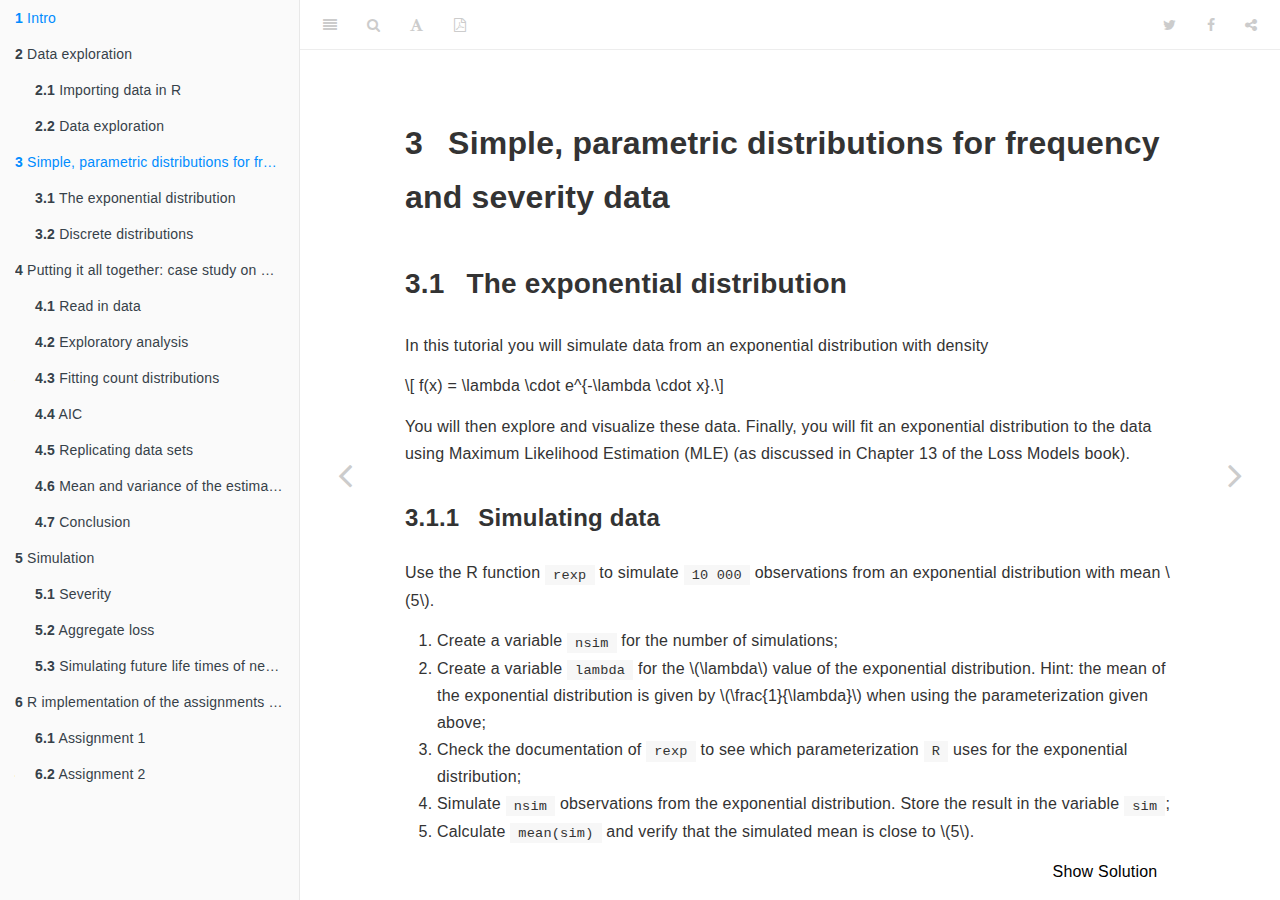
==== commit 8a38ffe3: "Update simple-parametric-distributions-for-frequency-and-severity-data.html" ====
--- a/simple-parametric-distributions-for-frequency-and-severity-data.html
+++ b/simple-parametric-distributions-for-frequency-and-severity-data.html
@@ -1,13 +1,12 @@
 <!DOCTYPE html>
-<html >
-
+<html lang="" xml:lang="">
 <head>
 
-  <meta charset="UTF-8">
-  <meta http-equiv="X-UA-Compatible" content="IE=edge">
+  <meta charset="utf-8" />
+  <meta http-equiv="X-UA-Compatible" content="IE=edge" />
   <title>3 Simple, parametric distributions for frequency and severity data | Loss Models : a collection of computer labs in R</title>
-  <meta name="description" content="Tutorials for the course of Loss Models">
-  <meta name="generator" content="bookdown  and GitBook 2.6.7">
+  <meta name="description" content="Tutorials for the course of Loss Models" />
+  <meta name="generator" content="bookdown 0.21 and GitBook 2.6.7" />
 
   <meta property="og:title" content="3 Simple, parametric distributions for frequency and severity data | Loss Models : a collection of computer labs in R" />
   <meta property="og:type" content="book" />
@@ -22,18 +21,18 @@
   <meta name="twitter:description" content="Tutorials for the course of Loss Models" />
   
 
-<meta name="author" content="Katrien Antonio and Jonas Crevecoeur">
-
-
-<meta name="date" content="2020-09-09">
-
-  <meta name="viewport" content="width=device-width, initial-scale=1">
-  <meta name="apple-mobile-web-app-capable" content="yes">
-  <meta name="apple-mobile-web-app-status-bar-style" content="black">
+<meta name="author" content="Katrien Antonio, Jonas Crevecoeur and Bavo DC Campo" />
+
+
+<meta name="date" content="2020-11-26" />
+
+  <meta name="viewport" content="width=device-width, initial-scale=1" />
+  <meta name="apple-mobile-web-app-capable" content="yes" />
+  <meta name="apple-mobile-web-app-status-bar-style" content="black" />
   
   
-<link rel="prev" href="data-exploration.html">
-<link rel="next" href="putting-it-all-together-case-study-on-modelling-claim-counts.html">
+<link rel="prev" href="data-exploration.html"/>
+<link rel="next" href="putting-it-all-together-case-study-on-modelling-claim-counts.html"/>
 <script src="libs/jquery-2.2.3/jquery.min.js"></script>
 <link href="libs/gitbook-2.6.7/css/style.css" rel="stylesheet" />
 <link href="libs/gitbook-2.6.7/css/plugin-table.css" rel="stylesheet" />
@@ -41,13 +40,17 @@
 <link href="libs/gitbook-2.6.7/css/plugin-highlight.css" rel="stylesheet" />
 <link href="libs/gitbook-2.6.7/css/plugin-search.css" rel="stylesheet" />
 <link href="libs/gitbook-2.6.7/css/plugin-fontsettings.css" rel="stylesheet" />
-
-
-
-
-
-
-
+<link href="libs/gitbook-2.6.7/css/plugin-clipboard.css" rel="stylesheet" />
+
+
+
+
+
+
+
+
+
+<script src="libs/accessible-code-block-0.0.1/empty-anchor.js"></script>
 <script>
 $(document).ready(function() {
 
@@ -89,41 +92,68 @@
 
 
 <style type="text/css">
-div.sourceCode { overflow-x: auto; }
-table.sourceCode, tr.sourceCode, td.lineNumbers, td.sourceCode {
-  margin: 0; padding: 0; vertical-align: baseline; border: none; }
-table.sourceCode { width: 100%; line-height: 100%; }
-td.lineNumbers { text-align: right; padding-right: 4px; padding-left: 4px; color: #aaaaaa; border-right: 1px solid #aaaaaa; }
-td.sourceCode { padding-left: 5px; }
-code > span.kw { color: #007020; font-weight: bold; } /* Keyword */
-code > span.dt { color: #902000; } /* DataType */
-code > span.dv { color: #40a070; } /* DecVal */
-code > span.bn { color: #40a070; } /* BaseN */
-code > span.fl { color: #40a070; } /* Float */
-code > span.ch { color: #4070a0; } /* Char */
-code > span.st { color: #4070a0; } /* String */
-code > span.co { color: #60a0b0; font-style: italic; } /* Comment */
-code > span.ot { color: #007020; } /* Other */
-code > span.al { color: #ff0000; font-weight: bold; } /* Alert */
-code > span.fu { color: #06287e; } /* Function */
-code > span.er { color: #ff0000; font-weight: bold; } /* Error */
-code > span.wa { color: #60a0b0; font-weight: bold; font-style: italic; } /* Warning */
-code > span.cn { color: #880000; } /* Constant */
-code > span.sc { color: #4070a0; } /* SpecialChar */
-code > span.vs { color: #4070a0; } /* VerbatimString */
-code > span.ss { color: #bb6688; } /* SpecialString */
-code > span.im { } /* Import */
-code > span.va { color: #19177c; } /* Variable */
-code > span.cf { color: #007020; font-weight: bold; } /* ControlFlow */
-code > span.op { color: #666666; } /* Operator */
-code > span.bu { } /* BuiltIn */
-code > span.ex { } /* Extension */
-code > span.pp { color: #bc7a00; } /* Preprocessor */
-code > span.at { color: #7d9029; } /* Attribute */
-code > span.do { color: #ba2121; font-style: italic; } /* Documentation */
-code > span.an { color: #60a0b0; font-weight: bold; font-style: italic; } /* Annotation */
-code > span.cv { color: #60a0b0; font-weight: bold; font-style: italic; } /* CommentVar */
-code > span.in { color: #60a0b0; font-weight: bold; font-style: italic; } /* Information */
+code.sourceCode > span { display: inline-block; line-height: 1.25; }
+code.sourceCode > span { color: inherit; text-decoration: inherit; }
+code.sourceCode > span:empty { height: 1.2em; }
+.sourceCode { overflow: visible; }
+code.sourceCode { white-space: pre; position: relative; }
+pre.sourceCode { margin: 0; }
+@media screen {
+div.sourceCode { overflow: auto; }
+}
+@media print {
+code.sourceCode { white-space: pre-wrap; }
+code.sourceCode > span { text-indent: -5em; padding-left: 5em; }
+}
+pre.numberSource code
+  { counter-reset: source-line 0; }
+pre.numberSource code > span
+  { position: relative; left: -4em; counter-increment: source-line; }
+pre.numberSource code > span > a:first-child::before
+  { content: counter(source-line);
+    position: relative; left: -1em; text-align: right; vertical-align: baseline;
+    border: none; display: inline-block;
+    -webkit-touch-callout: none; -webkit-user-select: none;
+    -khtml-user-select: none; -moz-user-select: none;
+    -ms-user-select: none; user-select: none;
+    padding: 0 4px; width: 4em;
+    color: #aaaaaa;
+  }
+pre.numberSource { margin-left: 3em; border-left: 1px solid #aaaaaa;  padding-left: 4px; }
+div.sourceCode
+  {   }
+@media screen {
+code.sourceCode > span > a:first-child::before { text-decoration: underline; }
+}
+code span.al { color: #ff0000; font-weight: bold; } /* Alert */
+code span.an { color: #60a0b0; font-weight: bold; font-style: italic; } /* Annotation */
+code span.at { color: #7d9029; } /* Attribute */
+code span.bn { color: #40a070; } /* BaseN */
+code span.bu { } /* BuiltIn */
+code span.cf { color: #007020; font-weight: bold; } /* ControlFlow */
+code span.ch { color: #4070a0; } /* Char */
+code span.cn { color: #880000; } /* Constant */
+code span.co { color: #60a0b0; font-style: italic; } /* Comment */
+code span.cv { color: #60a0b0; font-weight: bold; font-style: italic; } /* CommentVar */
+code span.do { color: #ba2121; font-style: italic; } /* Documentation */
+code span.dt { color: #902000; } /* DataType */
+code span.dv { color: #40a070; } /* DecVal */
+code span.er { color: #ff0000; font-weight: bold; } /* Error */
+code span.ex { } /* Extension */
+code span.fl { color: #40a070; } /* Float */
+code span.fu { color: #06287e; } /* Function */
+code span.im { } /* Import */
+code span.in { color: #60a0b0; font-weight: bold; font-style: italic; } /* Information */
+code span.kw { color: #007020; font-weight: bold; } /* Keyword */
+code span.op { color: #666666; } /* Operator */
+code span.ot { color: #007020; } /* Other */
+code span.pp { color: #bc7a00; } /* Preprocessor */
+code span.sc { color: #4070a0; } /* SpecialChar */
+code span.ss { color: #bb6688; } /* SpecialString */
+code span.st { color: #4070a0; } /* String */
+code span.va { color: #19177c; } /* Variable */
+code span.vs { color: #4070a0; } /* VerbatimString */
+code span.wa { color: #60a0b0; font-weight: bold; font-style: italic; } /* Warning */
 </style>
 
 <link rel="stylesheet" href="style.css" type="text/css" />
@@ -143,7 +173,8 @@
 <li class="chapter" data-level="2" data-path="data-exploration.html"><a href="data-exploration.html"><i class="fa fa-check"></i><b>2</b> Data exploration</a><ul>
 <li class="chapter" data-level="2.1" data-path="data-exploration.html"><a href="data-exploration.html#importing-data-in-r"><i class="fa fa-check"></i><b>2.1</b> Importing data in R</a><ul>
 <li class="chapter" data-level="2.1.1" data-path="data-exploration.html"><a href="data-exploration.html#determining-the-file-path"><i class="fa fa-check"></i><b>2.1.1</b> Determining the file path</a></li>
-<li class="chapter" data-level="2.1.2" data-path="data-exploration.html"><a href="data-exploration.html#import-a-.txt-file"><i class="fa fa-check"></i><b>2.1.2</b> Import a .txt file</a></li>
+<li class="chapter" data-level="2.1.2" data-path="data-exploration.html"><a href="data-exploration.html#organizing-your-analysis"><i class="fa fa-check"></i><b>2.1.2</b> Organizing your analysis</a></li>
+<li class="chapter" data-level="2.1.3" data-path="data-exploration.html"><a href="data-exploration.html#import-a-.txt-file"><i class="fa fa-check"></i><b>2.1.3</b> Import a .txt file</a></li>
 </ul></li>
 <li class="chapter" data-level="2.2" data-path="data-exploration.html"><a href="data-exploration.html#data-exploration-1"><i class="fa fa-check"></i><b>2.2</b> Data exploration</a><ul>
 <li class="chapter" data-level="2.2.1" data-path="data-exploration.html"><a href="data-exploration.html#variable-types"><i class="fa fa-check"></i><b>2.2.1</b> variable types</a></li>
@@ -248,26 +279,26 @@
 <p>Use the R function <code>rexp</code> to simulate <code>10 000</code> observations from an exponential distribution with mean <span class="math inline">\(5\)</span>.</p>
 <ol style="list-style-type: decimal">
 <li>Create a variable <code>nsim</code> for the number of simulations;</li>
-<li>Create a variable <code>lambda</code> for the <span class="math inline">\(\lambda\)</span> value of the exponential distribution. Hint: the mean of the exponential distribution is given by <span class="math inline">\(\frac{1}{\lambda}\)</span> when using the parametrization given above;</li>
-<li>Check the documentation of <code>rexp</code> to see which parametrization <code>R</code> uses for the exponential distribution;</li>
+<li>Create a variable <code>lambda</code> for the <span class="math inline">\(\lambda\)</span> value of the exponential distribution. Hint: the mean of the exponential distribution is given by <span class="math inline">\(\frac{1}{\lambda}\)</span> when using the parameterization given above;</li>
+<li>Check the documentation of <code>rexp</code> to see which parameterization <code>R</code> uses for the exponential distribution;</li>
 <li>Simulate <code>nsim</code> observations from the exponential distribution. Store the result in the variable <code>sim</code>;</li>
 <li>Calculate <code>mean(sim)</code> and verify that the simulated mean is close to <span class="math inline">\(5\)</span>.</li>
 </ol>
 <div class="fold s">
-<div class="sourceCode"><pre class="sourceCode r"><code class="sourceCode r"><span class="co"># @1. </span>
-nsim &lt;-<span class="st"> </span><span class="dv">10000</span>;
-
-<span class="co"># @2.</span>
-lambda &lt;-<span class="st"> </span><span class="dv">1</span><span class="op">/</span><span class="dv">5</span>;
-
-<span class="co"># @3.</span>
-?rexp
-
-<span class="co"># @4. </span>
-sim &lt;-<span class="st"> </span><span class="kw">rexp</span>(nsim, <span class="dt">rate =</span> lambda);
-
-<span class="co"># @5.</span>
-<span class="kw">mean</span>(sim)</code></pre></div>
+<div class="sourceCode" id="cb66"><pre class="sourceCode r"><code class="sourceCode r"><span id="cb66-1"><a href="simple-parametric-distributions-for-frequency-and-severity-data.html#cb66-1"></a><span class="co"># @1. </span></span>
+<span id="cb66-2"><a href="simple-parametric-distributions-for-frequency-and-severity-data.html#cb66-2"></a>nsim &lt;-<span class="st"> </span><span class="dv">10000</span></span>
+<span id="cb66-3"><a href="simple-parametric-distributions-for-frequency-and-severity-data.html#cb66-3"></a></span>
+<span id="cb66-4"><a href="simple-parametric-distributions-for-frequency-and-severity-data.html#cb66-4"></a><span class="co"># @2.</span></span>
+<span id="cb66-5"><a href="simple-parametric-distributions-for-frequency-and-severity-data.html#cb66-5"></a>lambda &lt;-<span class="st"> </span><span class="dv">1</span><span class="op">/</span><span class="dv">5</span></span>
+<span id="cb66-6"><a href="simple-parametric-distributions-for-frequency-and-severity-data.html#cb66-6"></a></span>
+<span id="cb66-7"><a href="simple-parametric-distributions-for-frequency-and-severity-data.html#cb66-7"></a><span class="co"># @3.</span></span>
+<span id="cb66-8"><a href="simple-parametric-distributions-for-frequency-and-severity-data.html#cb66-8"></a>?rexp</span>
+<span id="cb66-9"><a href="simple-parametric-distributions-for-frequency-and-severity-data.html#cb66-9"></a></span>
+<span id="cb66-10"><a href="simple-parametric-distributions-for-frequency-and-severity-data.html#cb66-10"></a><span class="co"># @4. </span></span>
+<span id="cb66-11"><a href="simple-parametric-distributions-for-frequency-and-severity-data.html#cb66-11"></a>sim &lt;-<span class="st"> </span><span class="kw">rexp</span>(nsim, <span class="dt">rate =</span> lambda)</span>
+<span id="cb66-12"><a href="simple-parametric-distributions-for-frequency-and-severity-data.html#cb66-12"></a></span>
+<span id="cb66-13"><a href="simple-parametric-distributions-for-frequency-and-severity-data.html#cb66-13"></a><span class="co"># @5.</span></span>
+<span id="cb66-14"><a href="simple-parametric-distributions-for-frequency-and-severity-data.html#cb66-14"></a><span class="kw">mean</span>(sim)</span></code></pre></div>
 <pre><code>[1] 5.09</code></pre>
 </div>
 </div>
@@ -275,29 +306,30 @@
 <h3><span class="header-section-number">3.1.2</span> Exploratory analysis</h3>
 <ol style="list-style-type: decimal">
 <li>Calculate the (empirical) variance of the simulated sample;</li>
-<li>Calculate the (emprical) skewness of the simulated sample. The skewness is defined as <span class="math display">\[ \frac{E((X-\mu)^3)}{\sigma^3}; \]</span></li>
+<li>Calculate the (empirical) skewness of the simulated sample. The skewness is defined as
+<span class="math display">\[ \frac{E((X-\mu)^3)}{\sigma^3}; \]</span></li>
 <li>Calculate (empirically) <span class="math inline">\(VaR_{0.95}\)</span> and <span class="math inline">\(TVaR_{0.95}\)</span> for the simulated sample.</li>
 </ol>
 <div class="fold s">
-<div class="sourceCode"><pre class="sourceCode r"><code class="sourceCode r"><span class="co"># @1. </span>
-variance &lt;-<span class="st"> </span><span class="kw">var</span>(sim)
-variance</code></pre></div>
+<div class="sourceCode" id="cb68"><pre class="sourceCode r"><code class="sourceCode r"><span id="cb68-1"><a href="simple-parametric-distributions-for-frequency-and-severity-data.html#cb68-1"></a><span class="co"># @1. </span></span>
+<span id="cb68-2"><a href="simple-parametric-distributions-for-frequency-and-severity-data.html#cb68-2"></a>variance &lt;-<span class="st"> </span><span class="kw">var</span>(sim)</span>
+<span id="cb68-3"><a href="simple-parametric-distributions-for-frequency-and-severity-data.html#cb68-3"></a>variance</span></code></pre></div>
 <pre><code>[1] 26.19</code></pre>
-<div class="sourceCode"><pre class="sourceCode r"><code class="sourceCode r"><span class="co"># @2.</span>
-mu &lt;-<span class="st"> </span><span class="kw">mean</span>(sim)
-sigma &lt;-<span class="st"> </span><span class="kw">sqrt</span>(<span class="kw">var</span>(sim))
-numerator &lt;-<span class="st"> </span><span class="kw">mean</span>((sim <span class="op">-</span><span class="st"> </span>mu)<span class="op">^</span><span class="dv">3</span>)
-
-skewness &lt;-<span class="st"> </span>numerator <span class="op">/</span><span class="st"> </span>sigma<span class="op">^</span><span class="dv">3</span>
-skewness</code></pre></div>
+<div class="sourceCode" id="cb70"><pre class="sourceCode r"><code class="sourceCode r"><span id="cb70-1"><a href="simple-parametric-distributions-for-frequency-and-severity-data.html#cb70-1"></a><span class="co"># @2.</span></span>
+<span id="cb70-2"><a href="simple-parametric-distributions-for-frequency-and-severity-data.html#cb70-2"></a>mu &lt;-<span class="st"> </span><span class="kw">mean</span>(sim)</span>
+<span id="cb70-3"><a href="simple-parametric-distributions-for-frequency-and-severity-data.html#cb70-3"></a>sigma &lt;-<span class="st"> </span><span class="kw">sqrt</span>(<span class="kw">var</span>(sim))</span>
+<span id="cb70-4"><a href="simple-parametric-distributions-for-frequency-and-severity-data.html#cb70-4"></a>numerator &lt;-<span class="st"> </span><span class="kw">mean</span>((sim <span class="op">-</span><span class="st"> </span>mu)<span class="op">^</span><span class="dv">3</span>)</span>
+<span id="cb70-5"><a href="simple-parametric-distributions-for-frequency-and-severity-data.html#cb70-5"></a></span>
+<span id="cb70-6"><a href="simple-parametric-distributions-for-frequency-and-severity-data.html#cb70-6"></a>skewness &lt;-<span class="st"> </span>numerator <span class="op">/</span><span class="st"> </span>sigma<span class="op">^</span><span class="dv">3</span></span>
+<span id="cb70-7"><a href="simple-parametric-distributions-for-frequency-and-severity-data.html#cb70-7"></a>skewness</span></code></pre></div>
 <pre><code>[1] 2.042</code></pre>
-<div class="sourceCode"><pre class="sourceCode r"><code class="sourceCode r"><span class="co"># @3.</span>
-var95 &lt;-<span class="st"> </span><span class="kw">quantile</span>(sim, <span class="fl">0.95</span>);
-var95</code></pre></div>
+<div class="sourceCode" id="cb72"><pre class="sourceCode r"><code class="sourceCode r"><span id="cb72-1"><a href="simple-parametric-distributions-for-frequency-and-severity-data.html#cb72-1"></a><span class="co"># @3.</span></span>
+<span id="cb72-2"><a href="simple-parametric-distributions-for-frequency-and-severity-data.html#cb72-2"></a>var95 &lt;-<span class="st"> </span><span class="kw">quantile</span>(sim, <span class="fl">0.95</span>);</span>
+<span id="cb72-3"><a href="simple-parametric-distributions-for-frequency-and-severity-data.html#cb72-3"></a>var95</span></code></pre></div>
 <pre><code>  95% 
 15.23 </code></pre>
-<div class="sourceCode"><pre class="sourceCode r"><code class="sourceCode r">tvar95 &lt;-<span class="st"> </span><span class="kw">mean</span>(sim[sim <span class="op">&gt;</span><span class="st"> </span>var95])
-tvar95</code></pre></div>
+<div class="sourceCode" id="cb74"><pre class="sourceCode r"><code class="sourceCode r"><span id="cb74-1"><a href="simple-parametric-distributions-for-frequency-and-severity-data.html#cb74-1"></a>tvar95 &lt;-<span class="st"> </span><span class="kw">mean</span>(sim[sim <span class="op">&gt;</span><span class="st"> </span>var95])</span>
+<span id="cb74-2"><a href="simple-parametric-distributions-for-frequency-and-severity-data.html#cb74-2"></a>tvar95</span></code></pre></div>
 <pre><code>[1] 20.3</code></pre>
 </div>
 </div>
@@ -312,8 +344,8 @@
 <p><span class="math display">\[ \hat{F}(x_{(i)}) = \frac{\# \{\text{observations } \leq x_{(i)}\}}{n} = \frac{i}{n}.\]</span></p>
 <!-- 2.1. Create two vectors $x$ and $y$ with $x[i] = x_{(i)}$ and $y[i] = \frac{i}{n}$; -->
 <p>2.1. Create a new ggplot. Add <code>stat_ecdf</code> using the simulated data;</p>
-<div class="sourceCode"><pre class="sourceCode r"><code class="sourceCode r"><span class="kw">ggplot</span>() <span class="op">+</span><span class="st"> </span>
-<span class="st">  </span><span class="kw">stat_ecdf</span>(<span class="kw">aes</span>(???))</code></pre></div>
+<div class="sourceCode" id="cb76"><pre class="sourceCode r"><code class="sourceCode r"><span id="cb76-1"><a href="simple-parametric-distributions-for-frequency-and-severity-data.html#cb76-1"></a><span class="kw">ggplot</span>() <span class="op">+</span><span class="st"> </span></span>
+<span id="cb76-2"><a href="simple-parametric-distributions-for-frequency-and-severity-data.html#cb76-2"></a><span class="st">  </span><span class="kw">stat_ecdf</span>(<span class="kw">aes</span>(???))</span></code></pre></div>
 <p>2.2. Change the color of the line to blue by adding the option <code>col = #99CCFF</code> to <code>stat_ecdf</code>;</p>
 <p>2.3. Add the black and white ggplot theme, <code>theme_bw()</code>;</p>
 <p>2.4. Add <span class="math inline">\(x\)</span> and <span class="math inline">\(y\)</span> labels to the graph. Hint: use <code>xlab</code>, <code>ylab</code>;</p>
@@ -325,42 +357,42 @@
 </ol>
 <p><img src="_main_files/figure-html/parametric_distributions_density-1.png" width="576" style="display: block; margin: auto;" /></p>
 <div class="fold s">
-<div class="sourceCode"><pre class="sourceCode r"><code class="sourceCode r"><span class="co"># @1</span>
-<span class="kw">library</span>(ggplot2)
-
-<span class="co"># @2.1</span>
-
-p &lt;-<span class="st"> </span><span class="kw">ggplot</span>() <span class="op">+</span>
-<span class="st">  </span><span class="kw">stat_ecdf</span>(<span class="kw">aes</span>(sim))
-
-<span class="co"># @2.2</span>
-p &lt;-<span class="st"> </span><span class="kw">ggplot</span>() <span class="op">+</span>
-<span class="st">  </span><span class="kw">stat_ecdf</span>(<span class="kw">aes</span>(sim), <span class="dt">col =</span> <span class="st">&quot;#99CCFF&quot;</span>)
-
-<span class="co"># @2.3</span>
-p &lt;-<span class="st"> </span>p <span class="op">+</span><span class="st"> </span><span class="kw">theme_bw</span>()
-
-<span class="co"># @2.4</span>
-p &lt;-<span class="st"> </span>p <span class="op">+</span><span class="st"> </span>
-<span class="st">  </span><span class="kw">xlab</span>(<span class="st">&#39;x&#39;</span>) <span class="op">+</span>
-<span class="st">  </span><span class="kw">ylab</span>(<span class="st">&#39;F(x)&#39;</span>) 
-
-<span class="co"># @2.5</span>
-p &lt;-<span class="st"> </span>p <span class="op">+</span><span class="st"> </span>
-<span class="st">  </span><span class="kw">geom_vline</span>(<span class="dt">xintercept =</span> var95, <span class="dt">linetype =</span> <span class="st">&#39;dashed&#39;</span>) 
-
-<span class="co"># @2.6</span>
-p &lt;-<span class="st"> </span>p <span class="op">+</span>
-<span class="st">  </span><span class="kw">ggtitle</span>(<span class="st">&#39;Empirical CDF&#39;</span>) 
-
-<span class="kw">print</span>(p)</code></pre></div>
+<div class="sourceCode" id="cb77"><pre class="sourceCode r"><code class="sourceCode r"><span id="cb77-1"><a href="simple-parametric-distributions-for-frequency-and-severity-data.html#cb77-1"></a><span class="co"># @1</span></span>
+<span id="cb77-2"><a href="simple-parametric-distributions-for-frequency-and-severity-data.html#cb77-2"></a><span class="kw">library</span>(ggplot2)</span>
+<span id="cb77-3"><a href="simple-parametric-distributions-for-frequency-and-severity-data.html#cb77-3"></a></span>
+<span id="cb77-4"><a href="simple-parametric-distributions-for-frequency-and-severity-data.html#cb77-4"></a><span class="co"># @2.1</span></span>
+<span id="cb77-5"><a href="simple-parametric-distributions-for-frequency-and-severity-data.html#cb77-5"></a></span>
+<span id="cb77-6"><a href="simple-parametric-distributions-for-frequency-and-severity-data.html#cb77-6"></a>p &lt;-<span class="st"> </span><span class="kw">ggplot</span>() <span class="op">+</span></span>
+<span id="cb77-7"><a href="simple-parametric-distributions-for-frequency-and-severity-data.html#cb77-7"></a><span class="st">  </span><span class="kw">stat_ecdf</span>(<span class="kw">aes</span>(sim))</span>
+<span id="cb77-8"><a href="simple-parametric-distributions-for-frequency-and-severity-data.html#cb77-8"></a></span>
+<span id="cb77-9"><a href="simple-parametric-distributions-for-frequency-and-severity-data.html#cb77-9"></a><span class="co"># @2.2</span></span>
+<span id="cb77-10"><a href="simple-parametric-distributions-for-frequency-and-severity-data.html#cb77-10"></a>p &lt;-<span class="st"> </span><span class="kw">ggplot</span>() <span class="op">+</span></span>
+<span id="cb77-11"><a href="simple-parametric-distributions-for-frequency-and-severity-data.html#cb77-11"></a><span class="st">  </span><span class="kw">stat_ecdf</span>(<span class="kw">aes</span>(sim), <span class="dt">col =</span> <span class="st">&quot;#99CCFF&quot;</span>)</span>
+<span id="cb77-12"><a href="simple-parametric-distributions-for-frequency-and-severity-data.html#cb77-12"></a></span>
+<span id="cb77-13"><a href="simple-parametric-distributions-for-frequency-and-severity-data.html#cb77-13"></a><span class="co"># @2.3</span></span>
+<span id="cb77-14"><a href="simple-parametric-distributions-for-frequency-and-severity-data.html#cb77-14"></a>p &lt;-<span class="st"> </span>p <span class="op">+</span><span class="st"> </span><span class="kw">theme_bw</span>()</span>
+<span id="cb77-15"><a href="simple-parametric-distributions-for-frequency-and-severity-data.html#cb77-15"></a></span>
+<span id="cb77-16"><a href="simple-parametric-distributions-for-frequency-and-severity-data.html#cb77-16"></a><span class="co"># @2.4</span></span>
+<span id="cb77-17"><a href="simple-parametric-distributions-for-frequency-and-severity-data.html#cb77-17"></a>p &lt;-<span class="st"> </span>p <span class="op">+</span><span class="st"> </span></span>
+<span id="cb77-18"><a href="simple-parametric-distributions-for-frequency-and-severity-data.html#cb77-18"></a><span class="st">  </span><span class="kw">xlab</span>(<span class="st">&#39;x&#39;</span>) <span class="op">+</span></span>
+<span id="cb77-19"><a href="simple-parametric-distributions-for-frequency-and-severity-data.html#cb77-19"></a><span class="st">  </span><span class="kw">ylab</span>(<span class="st">&#39;F(x)&#39;</span>) </span>
+<span id="cb77-20"><a href="simple-parametric-distributions-for-frequency-and-severity-data.html#cb77-20"></a></span>
+<span id="cb77-21"><a href="simple-parametric-distributions-for-frequency-and-severity-data.html#cb77-21"></a><span class="co"># @2.5</span></span>
+<span id="cb77-22"><a href="simple-parametric-distributions-for-frequency-and-severity-data.html#cb77-22"></a>p &lt;-<span class="st"> </span>p <span class="op">+</span><span class="st"> </span></span>
+<span id="cb77-23"><a href="simple-parametric-distributions-for-frequency-and-severity-data.html#cb77-23"></a><span class="st">  </span><span class="kw">geom_vline</span>(<span class="dt">xintercept =</span> var95, <span class="dt">linetype =</span> <span class="st">&#39;dashed&#39;</span>) </span>
+<span id="cb77-24"><a href="simple-parametric-distributions-for-frequency-and-severity-data.html#cb77-24"></a></span>
+<span id="cb77-25"><a href="simple-parametric-distributions-for-frequency-and-severity-data.html#cb77-25"></a><span class="co"># @2.6</span></span>
+<span id="cb77-26"><a href="simple-parametric-distributions-for-frequency-and-severity-data.html#cb77-26"></a>p &lt;-<span class="st"> </span>p <span class="op">+</span></span>
+<span id="cb77-27"><a href="simple-parametric-distributions-for-frequency-and-severity-data.html#cb77-27"></a><span class="st">  </span><span class="kw">ggtitle</span>(<span class="st">&#39;Empirical CDF&#39;</span>) </span>
+<span id="cb77-28"><a href="simple-parametric-distributions-for-frequency-and-severity-data.html#cb77-28"></a></span>
+<span id="cb77-29"><a href="simple-parametric-distributions-for-frequency-and-severity-data.html#cb77-29"></a><span class="kw">print</span>(p)</span></code></pre></div>
 <p><img src="_main_files/figure-html/parametric_distributions_visualization_solution-1.png" width="576" style="display: block; margin: auto;" /></p>
-<div class="sourceCode"><pre class="sourceCode r"><code class="sourceCode r"><span class="co"># @3</span>
-<span class="kw">ggplot</span>() <span class="op">+</span>
-<span class="st">  </span><span class="kw">geom_density</span>(<span class="kw">aes</span>(sim), <span class="dt">fill =</span> <span class="st">&quot;#99CCFF&quot;</span>) <span class="op">+</span>
-<span class="st">  </span><span class="kw">theme_bw</span>() <span class="op">+</span>
-<span class="st">  </span><span class="kw">ggtitle</span>(<span class="st">&#39;Density&#39;</span>) <span class="op">+</span>
-<span class="st">  </span><span class="kw">xlab</span>(<span class="st">&#39;x&#39;</span>)</code></pre></div>
+<div class="sourceCode" id="cb78"><pre class="sourceCode r"><code class="sourceCode r"><span id="cb78-1"><a href="simple-parametric-distributions-for-frequency-and-severity-data.html#cb78-1"></a><span class="co"># @3</span></span>
+<span id="cb78-2"><a href="simple-parametric-distributions-for-frequency-and-severity-data.html#cb78-2"></a><span class="kw">ggplot</span>() <span class="op">+</span></span>
+<span id="cb78-3"><a href="simple-parametric-distributions-for-frequency-and-severity-data.html#cb78-3"></a><span class="st">  </span><span class="kw">geom_density</span>(<span class="kw">aes</span>(sim), <span class="dt">fill =</span> <span class="st">&quot;#99CCFF&quot;</span>) <span class="op">+</span></span>
+<span id="cb78-4"><a href="simple-parametric-distributions-for-frequency-and-severity-data.html#cb78-4"></a><span class="st">  </span><span class="kw">theme_bw</span>() <span class="op">+</span></span>
+<span id="cb78-5"><a href="simple-parametric-distributions-for-frequency-and-severity-data.html#cb78-5"></a><span class="st">  </span><span class="kw">ggtitle</span>(<span class="st">&#39;Density&#39;</span>) <span class="op">+</span></span>
+<span id="cb78-6"><a href="simple-parametric-distributions-for-frequency-and-severity-data.html#cb78-6"></a><span class="st">  </span><span class="kw">xlab</span>(<span class="st">&#39;x&#39;</span>)</span></code></pre></div>
 <p><img src="_main_files/figure-html/parametric_distributions_visualization_solution-2.png" width="576" style="display: block; margin: auto;" /></p>
 </div>
 </div>
@@ -373,69 +405,85 @@
 <li>Write down (on paper) the formula for the likelihood of the observed data as a function of <span class="math inline">\(\lambda\)</span>;</li>
 </ol>
 <div class="fold s">
-<p>The likelihood for the observed data is <span class="math display">\[L(\lambda) = \prod_{i=1}^{\text{nsim}} \lambda \cdot e^{-\lambda \cdot x_i}.\]</span></p>
+<p>The likelihood for the observed data is
+<span class="math display">\[L(\lambda) = \prod_{i=1}^{\text{nsim}} \lambda \cdot e^{-\lambda \cdot x_i}.\]</span></p>
 </div>
 <ol start="2" style="list-style-type: decimal">
-<li>Derive (on paper) the loglikelihood;</li>
-</ol>
-<div class="fold s">
-<p>The loglikelihood for the observed data is <span class="math display">\[l(\lambda) = \sum_{i=1}^{\text{nsim}} \log(\lambda) -\lambda \cdot x_i.\]</span></p>
+<li>Derive (on paper) the log-likelihood;</li>
+</ol>
+<div class="fold s">
+<p>The log-likelihood for the observed data is
+<span class="math display">\[l(\lambda) = \sum_{i=1}^{\text{nsim}} \log(\lambda) -\lambda \cdot x_i.\]</span></p>
 </div>
 <ol start="3" style="list-style-type: decimal">
 <li>Compute (on paper) the MLE for <span class="math inline">\(\lambda\)</span>. Hint: put <span class="math inline">\(\frac{d \ell}{ d \lambda}(\hat{\lambda}) = 0\)</span> and solve for the unknown <span class="math inline">\(\lambda\)</span>;</li>
 </ol>
 <div class="fold s">
-<p><span class="math display">\[\frac{d l}{ d \lambda} = \frac{n}{\lambda} -  \sum_{i=1}^{\text{nsim}} x_i\]</span> This derivative is zero when</p>
-<p><span class="math display">\[ \hat{\lambda} = \frac{\text{nsim}}{\sum_{i=1}^{\text{nsim}} x_i}.\]</span> This is the MLE for <span class="math inline">\(\lambda\)</span>.</p>
+<p><span class="math display">\[\frac{d l}{ d \lambda} = \frac{n}{\lambda} -  \sum_{i=1}^{\text{nsim}} x_i\]</span>
+This derivative is zero when</p>
+<p><span class="math display">\[ \hat{\lambda} = \frac{\text{nsim}}{\sum_{i=1}^{\text{nsim}} x_i}.\]</span>
+This is the MLE for <span class="math inline">\(\lambda\)</span>.</p>
 </div>
 <ol start="4" style="list-style-type: decimal">
+<li>Show that this solution maximizes our log-likelihood.</li>
+</ol>
+<div class="fold s">
+<p>The second derivative is equal to
+<span class="math display">\[\frac{d^2 l}{ d \lambda^2} = -\frac{n}{\lambda^2}\]</span>
+and evaluated at the above obtained solution, we have that
+<span class="math display">\[ -\frac{n}{\lambda^2} = -\frac{(\sum_{i = 1}^{nsim} x_i)^2}{n} &lt; 0\]</span></p>
+<p>which proves that our solution is indeed maximizing the log-likelihood as <span class="math display">\[x \in [0, \inf)\]</span>.</p>
+</div>
+<ol start="5" style="list-style-type: decimal">
 <li>You will now find the MLE numerically in R by optimizing the likelihood using the <code>nlm</code> procedure;</li>
 </ol>
-<p>4.1. Define an R-function <code>loglikelihood</code> which takes as input <span class="math inline">\(\lambda\)</span> and returns the loglikelihood for the simulated sample;</p>
-<div class="sourceCode"><pre class="sourceCode r"><code class="sourceCode r">loglikelihood &lt;-<span class="st"> </span><span class="cf">function</span>(lambda)
-{
-  loglikelihood &lt;-<span class="st"> </span>???
-  <span class="kw">return</span>(loglikelihood)
-}</code></pre></div>
-<p>4.2. The <code>nlm</code> procedure minimizes a function. You will minimize the negative loglikelihood <span class="math inline">\(-l(\lambda)\)</span> to find the maximum likelihood estimator <span class="math inline">\(\hat{\lambda}\)</span>. Start from the result of 4.1 and create a function <code>negLoglikelihood</code> which returns the negative loglikelihood;</p>
-<p>4.3. The <code>nlm</code> procedure searches for the optimal parameter in the domain <span class="math inline">\((-\infty, \infty)\)</span>. You will use a transformation <span class="math inline">\(\lambda = \exp(\beta)\)</span> and optimize the likelihood for this parameter <span class="math inline">\(\beta \in (-\infty, \infty)\)</span>. Update the function <code>negloglikelihood</code> to take <span class="math inline">\(\beta\)</span> as its input;</p>
-<p>4.4. Minimize the function <code>negLoglikelihood</code> you defined in 4.3. using the <code>nlm</code> procedure. Add the option <code>hessian = TRUE</code>;</p>
-<p>4.5. Interpret the output of <code>nlm</code>. What is the maximum likelihood estimate for <span class="math inline">\(\beta\)</span> and what about <span class="math inline">\(\lambda\)</span> (see the discussion in Section 13.3 on Variable and interval estimation). Do you find the same result as in 3.?</p>
-<p>4.6. You will now construct a <span class="math inline">\(95\%\)</span> confidence interval for the unknown parameter <span class="math inline">\(\beta\)</span> and afterwards for <span class="math inline">\(\lambda\)</span>. Under MLE the actual parameter <span class="math inline">\(\beta\)</span> is asymptotically distributed as (see Chapter 13 on Variance and interval estimation)</p>
-<p><span class="math display">\[ \beta \sim \mathcal{N}(\hat{\beta}, \mathcal{I}^{-1}(\hat{\beta})),\]</span> where <span class="math inline">\(\mathcal{I}\)</span> denotes the Fisher information matrix. You calculate this matrix as the negative of the Hessian, the matrix with the second order derivatives of the log-likelihood, evaluated in <span class="math inline">\(\hat{\beta}\)</span>. Of course, since the Exponential distribution only has one paremeter, the matrix reduces to a scalar.</p>
-<p>4.6.1. You added the option <code>hessian = TRUE</code> in <code>nlm</code> to obtain the Hessian (numerically) in the <code>nlm</code> procedure. Use the Hessian to calculate the standard error of the MLE <span class="math inline">\(\hat{\beta}\)</span>. Because you calculated the Hessian of the negative log-likelihood, it suffices to take its inverse to obtain the (asymptotic) variance of the MLE.</p>
-<p>4.6.2. A <span class="math inline">\(95\%\)</span> confidence interval for the actual parameter <span class="math inline">\(\beta\)</span> is then given by</p>
-<p><span class="math display">\[ [\hat{\beta} - \Phi^{-1}(0.975) \cdot \text{se}_{\hat{\beta}}, \hat{\beta} + \Phi^{-1}(0.975) \cdot \text{se}_{\hat{\beta}}], \]</span> where <span class="math inline">\(\Phi\)</span> is the CDF of the standard normal distributon. Calculate the <span class="math inline">\(95\%\)</span> confidence interval for the intensity <span class="math inline">\(\beta\)</span> based on the simulated sample. Is the orignal <span class="math inline">\(\beta = \log \lambda\)</span> (used for simulating the data) contained in this interval?</p>
-<p>4.6.3 You will now use the delta method (see Section 13.3 in the book) to construct a confidence interval for the unknown <span class="math inline">\(\lambda\)</span>. The MLE for <span class="math inline">\(\lambda\)</span> is obtained from the transformation <span class="math inline">\(\hat{\lambda}=\exp \hat{\beta}\)</span>. The corresponding se is calculated as <span class="math inline">\(se_{\hat{\lambda}} = (\exp \hat{\beta})^2 \cdot \text{se}_{\hat{\beta}}\)</span>. Using these ingredients you are now ready to construct the confidence interval for the unknown parameter <span class="math inline">\(\lambda\)</span>.</p>
-<div class="fold s">
-<div class="sourceCode"><pre class="sourceCode r"><code class="sourceCode r"><span class="co"># @1</span>
-loglikelihood &lt;-<span class="st"> </span><span class="cf">function</span>(lambda)
-{
-  loglikelihood &lt;-<span class="st"> </span>nsim <span class="op">*</span><span class="st"> </span><span class="kw">log</span>(lambda) <span class="op">-</span><span class="st"> </span><span class="kw">sum</span>(lambda <span class="op">*</span><span class="st"> </span>sim)
-  <span class="kw">return</span>(loglikelihood)
-}
-
-<span class="co"># @2</span>
-negLoglikelihood &lt;-<span class="st"> </span><span class="cf">function</span>(lambda)
-{
-  loglikelihood &lt;-<span class="st"> </span>nsim <span class="op">*</span><span class="st"> </span><span class="kw">log</span>(lambda) <span class="op">-</span><span class="st"> </span><span class="kw">sum</span>(lambda <span class="op">*</span><span class="st"> </span>sim)
-  <span class="kw">return</span>(<span class="op">-</span>loglikelihood)
-}
-
-<span class="co"># @3</span>
-negLoglikelihood &lt;-<span class="st"> </span><span class="cf">function</span>(beta)
-{
-  lambda &lt;-<span class="st"> </span><span class="kw">exp</span>(beta)
-  loglikelihood &lt;-<span class="st"> </span>nsim <span class="op">*</span><span class="st"> </span><span class="kw">log</span>(lambda) <span class="op">-</span><span class="st"> </span><span class="kw">sum</span>(lambda <span class="op">*</span><span class="st"> </span>sim)
-  
-  <span class="kw">return</span>(<span class="op">-</span>loglikelihood)
-}
-
-<span class="co"># @4</span>
-fit &lt;-<span class="st"> </span><span class="kw">nlm</span>(negLoglikelihood, <span class="dt">p =</span> <span class="dv">0</span>, <span class="dt">hessian =</span> <span class="ot">TRUE</span>)</code></pre></div>
+<p>5.1. Define an R-function <code>loglikelihood</code> which takes as input <span class="math inline">\(\lambda\)</span> and returns the log-likelihood for the simulated sample;</p>
+<div class="sourceCode" id="cb79"><pre class="sourceCode r"><code class="sourceCode r"><span id="cb79-1"><a href="simple-parametric-distributions-for-frequency-and-severity-data.html#cb79-1"></a>loglikelihood &lt;-<span class="st"> </span><span class="cf">function</span>(lambda)</span>
+<span id="cb79-2"><a href="simple-parametric-distributions-for-frequency-and-severity-data.html#cb79-2"></a>{</span>
+<span id="cb79-3"><a href="simple-parametric-distributions-for-frequency-and-severity-data.html#cb79-3"></a>  loglikelihood &lt;-<span class="st"> </span>???</span>
+<span id="cb79-4"><a href="simple-parametric-distributions-for-frequency-and-severity-data.html#cb79-4"></a>  <span class="kw">return</span>(loglikelihood)</span>
+<span id="cb79-5"><a href="simple-parametric-distributions-for-frequency-and-severity-data.html#cb79-5"></a>}</span></code></pre></div>
+<p>5.2. The <code>nlm</code> procedure minimizes a function. You will minimize the negative log-likelihood <span class="math inline">\(-l(\lambda)\)</span> to find the maximum likelihood estimator <span class="math inline">\(\hat{\lambda}\)</span>. Start from the result of 4.1 and create a function <code>negLoglikelihood</code> which returns the negative log-likelihood;</p>
+<p>5.3. The <code>nlm</code> procedure searches for the optimal parameter in the domain <span class="math inline">\((-\infty, \infty)\)</span>. You will use a transformation <span class="math inline">\(\lambda = \exp(\beta)\)</span> and optimize the likelihood for this parameter <span class="math inline">\(\beta \in (-\infty, \infty)\)</span>. Update the function <code>negloglikelihood</code> to take <span class="math inline">\(\beta\)</span> as its input;</p>
+<p>5.4. Minimize the function <code>negLoglikelihood</code> you defined in 4.3. using the <code>nlm</code> procedure. Add the option <code>hessian = TRUE</code>;</p>
+<p>5.5. Interpret the output of <code>nlm</code>. What is the maximum likelihood estimate for <span class="math inline">\(\beta\)</span> and what about <span class="math inline">\(\lambda\)</span> (see the discussion in Section 13.3 on Variable and interval estimation). Do you find the same result as in 3.?</p>
+<p>5.6. You will now construct a <span class="math inline">\(95\%\)</span> confidence interval for the unknown parameter <span class="math inline">\(\beta\)</span> and afterwards for <span class="math inline">\(\lambda\)</span>. Under MLE the actual parameter <span class="math inline">\(\beta\)</span> is asymptotically distributed as (see Chapter 13 on Variance and interval estimation)</p>
+<p><span class="math display">\[ \hat{\beta} \sim \mathcal{N}(\beta, \mathcal{I}^{-1}_n(\beta)),\]</span>
+where <span class="math inline">\(\mathcal{I}_n\)</span> denotes the Fisher information matrix. You calculate this matrix as the negative of the Hessian, the matrix with the second order derivatives of the log-likelihood, evaluated in <span class="math inline">\(\hat{\beta}\)</span>. Of course, since the Exponential distribution only has one parameter, the matrix reduces to a scalar.</p>
+<p>5.6.1. You added the option <code>hessian = TRUE</code> in <code>nlm</code> to obtain the Hessian (numerically) in the <code>nlm</code> procedure. Use the Hessian to calculate the standard error (se) of the MLE <span class="math inline">\(\hat{\beta}\)</span>. Because you calculated the Hessian of the negative log-likelihood, it suffices to take its inverse to obtain the (asymptotic) variance of the MLE.</p>
+<p>5.6.2. A <span class="math inline">\(95\%\)</span> confidence interval for the actual parameter <span class="math inline">\(\beta\)</span> is then given by</p>
+<p><span class="math display">\[ [\hat{\beta} - \Phi^{-1}(0.975) \cdot \text{se}_{\hat{\beta}}, \hat{\beta} + \Phi^{-1}(0.975) \cdot \text{se}_{\hat{\beta}}], \]</span>
+where <span class="math inline">\(\Phi\)</span> is the CDF of the standard normal distribution. Calculate the <span class="math inline">\(95\%\)</span> confidence interval for the intensity <span class="math inline">\(\beta\)</span> based on the simulated sample. Is the original <span class="math inline">\(\beta = \log \lambda\)</span> (used for simulating the data) contained in this interval?</p>
+<p>5.6.3 You will now use the delta method (see Section 13.3 in the book) to construct a confidence interval for the unknown <span class="math inline">\(\lambda\)</span>. The MLE for <span class="math inline">\(\lambda\)</span> is obtained from the transformation <span class="math inline">\(\hat{\lambda}=\exp \hat{\beta}\)</span>. The corresponding se is calculated as <span class="math inline">\(se_{\hat{\lambda}} = (\exp \hat{\beta}) \cdot \text{se}_{\hat{\beta}}\)</span>. Using these ingredients you are now ready to construct the confidence interval for the unknown parameter <span class="math inline">\(\lambda\)</span>.</p>
+<div class="fold s">
+<div class="sourceCode" id="cb80"><pre class="sourceCode r"><code class="sourceCode r"><span id="cb80-1"><a href="simple-parametric-distributions-for-frequency-and-severity-data.html#cb80-1"></a><span class="co"># @1</span></span>
+<span id="cb80-2"><a href="simple-parametric-distributions-for-frequency-and-severity-data.html#cb80-2"></a>loglikelihood &lt;-<span class="st"> </span><span class="cf">function</span>(lambda)</span>
+<span id="cb80-3"><a href="simple-parametric-distributions-for-frequency-and-severity-data.html#cb80-3"></a>{</span>
+<span id="cb80-4"><a href="simple-parametric-distributions-for-frequency-and-severity-data.html#cb80-4"></a>  loglikelihood &lt;-<span class="st"> </span>nsim <span class="op">*</span><span class="st"> </span><span class="kw">log</span>(lambda) <span class="op">-</span><span class="st"> </span><span class="kw">sum</span>(lambda <span class="op">*</span><span class="st"> </span>sim)</span>
+<span id="cb80-5"><a href="simple-parametric-distributions-for-frequency-and-severity-data.html#cb80-5"></a>  <span class="kw">return</span>(loglikelihood)</span>
+<span id="cb80-6"><a href="simple-parametric-distributions-for-frequency-and-severity-data.html#cb80-6"></a>}</span>
+<span id="cb80-7"><a href="simple-parametric-distributions-for-frequency-and-severity-data.html#cb80-7"></a></span>
+<span id="cb80-8"><a href="simple-parametric-distributions-for-frequency-and-severity-data.html#cb80-8"></a><span class="co"># @2</span></span>
+<span id="cb80-9"><a href="simple-parametric-distributions-for-frequency-and-severity-data.html#cb80-9"></a>negLoglikelihood &lt;-<span class="st"> </span><span class="cf">function</span>(lambda)</span>
+<span id="cb80-10"><a href="simple-parametric-distributions-for-frequency-and-severity-data.html#cb80-10"></a>{</span>
+<span id="cb80-11"><a href="simple-parametric-distributions-for-frequency-and-severity-data.html#cb80-11"></a>  loglikelihood &lt;-<span class="st"> </span>nsim <span class="op">*</span><span class="st"> </span><span class="kw">log</span>(lambda) <span class="op">-</span><span class="st"> </span><span class="kw">sum</span>(lambda <span class="op">*</span><span class="st"> </span>sim)</span>
+<span id="cb80-12"><a href="simple-parametric-distributions-for-frequency-and-severity-data.html#cb80-12"></a>  <span class="kw">return</span>(<span class="op">-</span>loglikelihood)</span>
+<span id="cb80-13"><a href="simple-parametric-distributions-for-frequency-and-severity-data.html#cb80-13"></a>}</span>
+<span id="cb80-14"><a href="simple-parametric-distributions-for-frequency-and-severity-data.html#cb80-14"></a></span>
+<span id="cb80-15"><a href="simple-parametric-distributions-for-frequency-and-severity-data.html#cb80-15"></a><span class="co"># @3</span></span>
+<span id="cb80-16"><a href="simple-parametric-distributions-for-frequency-and-severity-data.html#cb80-16"></a>negLoglikelihood &lt;-<span class="st"> </span><span class="cf">function</span>(beta)</span>
+<span id="cb80-17"><a href="simple-parametric-distributions-for-frequency-and-severity-data.html#cb80-17"></a>{</span>
+<span id="cb80-18"><a href="simple-parametric-distributions-for-frequency-and-severity-data.html#cb80-18"></a>  lambda &lt;-<span class="st"> </span><span class="kw">exp</span>(beta)</span>
+<span id="cb80-19"><a href="simple-parametric-distributions-for-frequency-and-severity-data.html#cb80-19"></a>  loglikelihood &lt;-<span class="st"> </span>nsim <span class="op">*</span><span class="st"> </span><span class="kw">log</span>(lambda) <span class="op">-</span><span class="st"> </span><span class="kw">sum</span>(lambda <span class="op">*</span><span class="st"> </span>sim)</span>
+<span id="cb80-20"><a href="simple-parametric-distributions-for-frequency-and-severity-data.html#cb80-20"></a>  </span>
+<span id="cb80-21"><a href="simple-parametric-distributions-for-frequency-and-severity-data.html#cb80-21"></a>  <span class="kw">return</span>(<span class="op">-</span>loglikelihood)</span>
+<span id="cb80-22"><a href="simple-parametric-distributions-for-frequency-and-severity-data.html#cb80-22"></a>}</span>
+<span id="cb80-23"><a href="simple-parametric-distributions-for-frequency-and-severity-data.html#cb80-23"></a></span>
+<span id="cb80-24"><a href="simple-parametric-distributions-for-frequency-and-severity-data.html#cb80-24"></a><span class="co"># @4</span></span>
+<span id="cb80-25"><a href="simple-parametric-distributions-for-frequency-and-severity-data.html#cb80-25"></a>fit &lt;-<span class="st"> </span><span class="kw">nlm</span>(negLoglikelihood, <span class="dt">p =</span> <span class="dv">0</span>, <span class="dt">hessian =</span> <span class="ot">TRUE</span>)</span></code></pre></div>
 <pre><code>Warning in nlm(negLoglikelihood, p = 0, hessian = TRUE): NA/Inf replaced by
 maximum positive value</code></pre>
-<div class="sourceCode"><pre class="sourceCode r"><code class="sourceCode r">fit</code></pre></div>
+<div class="sourceCode" id="cb82"><pre class="sourceCode r"><code class="sourceCode r"><span id="cb82-1"><a href="simple-parametric-distributions-for-frequency-and-severity-data.html#cb82-1"></a>fit</span></code></pre></div>
 <pre><code>$minimum
 [1] 26273
 
@@ -454,19 +502,64 @@
 
 $iterations
 [1] 8</code></pre>
-<div class="sourceCode"><pre class="sourceCode r"><code class="sourceCode r"><span class="co"># @5</span>
-lambdaMLE &lt;-<span class="st"> </span><span class="kw">exp</span>(fit<span class="op">$</span>estimate)
-lambdaMLE</code></pre></div>
+<div class="sourceCode" id="cb84"><pre class="sourceCode r"><code class="sourceCode r"><span id="cb84-1"><a href="simple-parametric-distributions-for-frequency-and-severity-data.html#cb84-1"></a><span class="co"># @5</span></span>
+<span id="cb84-2"><a href="simple-parametric-distributions-for-frequency-and-severity-data.html#cb84-2"></a>lambdaMLE &lt;-<span class="st"> </span><span class="kw">exp</span>(fit<span class="op">$</span>estimate)</span>
+<span id="cb84-3"><a href="simple-parametric-distributions-for-frequency-and-severity-data.html#cb84-3"></a>lambdaMLE</span></code></pre></div>
 <pre><code>[1] 0.1965</code></pre>
-<div class="sourceCode"><pre class="sourceCode r"><code class="sourceCode r">nsim <span class="op">/</span><span class="st"> </span><span class="kw">sum</span>(sim)</code></pre></div>
+<div class="sourceCode" id="cb86"><pre class="sourceCode r"><code class="sourceCode r"><span id="cb86-1"><a href="simple-parametric-distributions-for-frequency-and-severity-data.html#cb86-1"></a>nsim <span class="op">/</span><span class="st"> </span><span class="kw">sum</span>(sim)</span></code></pre></div>
 <pre><code>[1] 0.1965</code></pre>
-<div class="sourceCode"><pre class="sourceCode r"><code class="sourceCode r"><span class="co"># @6</span>
-sigma.beta &lt;-<span class="st"> </span><span class="kw">sqrt</span>(<span class="kw">solve</span>(fit<span class="op">$</span>hessian))
-sigma.lambda &lt;-<span class="st"> </span>sigma.beta <span class="op">*</span><span class="st"> </span>lambdaMLE<span class="op">^</span><span class="dv">2</span>
-
-<span class="kw">c</span>(lambda <span class="op">-</span><span class="st"> </span><span class="kw">qnorm</span>(<span class="fl">0.975</span>) <span class="op">*</span><span class="st"> </span>sigma.lambda, lambda <span class="op">+</span><span class="st"> </span><span class="kw">qnorm</span>(<span class="fl">0.975</span>) <span class="op">*</span><span class="st"> </span>sigma.lambda)</code></pre></div>
-<pre><code>[1] 0.1992 0.2008</code></pre>
-</div>
+<div class="sourceCode" id="cb88"><pre class="sourceCode r"><code class="sourceCode r"><span id="cb88-1"><a href="simple-parametric-distributions-for-frequency-and-severity-data.html#cb88-1"></a><span class="co"># @6</span></span>
+<span id="cb88-2"><a href="simple-parametric-distributions-for-frequency-and-severity-data.html#cb88-2"></a>sigma.beta &lt;-<span class="st"> </span><span class="kw">sqrt</span>(<span class="kw">solve</span>(fit<span class="op">$</span>hessian))</span>
+<span id="cb88-3"><a href="simple-parametric-distributions-for-frequency-and-severity-data.html#cb88-3"></a>sigma.lambda &lt;-<span class="st"> </span>sigma.beta <span class="op">*</span><span class="st"> </span>lambdaMLE</span>
+<span id="cb88-4"><a href="simple-parametric-distributions-for-frequency-and-severity-data.html#cb88-4"></a></span>
+<span id="cb88-5"><a href="simple-parametric-distributions-for-frequency-and-severity-data.html#cb88-5"></a><span class="kw">c</span>(lambda <span class="op">-</span><span class="st"> </span><span class="kw">qnorm</span>(<span class="fl">0.975</span>) <span class="op">*</span><span class="st"> </span>sigma.lambda, lambda <span class="op">+</span><span class="st"> </span><span class="kw">qnorm</span>(<span class="fl">0.975</span>) <span class="op">*</span><span class="st"> </span>sigma.lambda)</span></code></pre></div>
+<pre><code>[1] 0.1961 0.2039</code></pre>
+</div>
+<ol start="6" style="list-style-type: decimal">
+<li>In the previous exercise, you focused on the estimator and now you will explore the distribution of this estimator.</li>
+</ol>
+<p>6.1 The maximum likelihood (ML) estimator is asymptotically normal and you will now explore this distribution. Previously, we computed <span class="math inline">\(\hat{\lambda}\)</span> for one simulated data set and for this exercise you have to compute it for 10 000 simulated data sets. Set the number of observations in each data set to 1000 and <span class="math inline">\(\lambda = 0.5\)</span>. Compute <span class="math inline">\(\hat{\lambda}\)</span> for each of the simulated data sets and make a histogram of the distribution.</p>
+<div class="fold s">
+<div class="sourceCode" id="cb90"><pre class="sourceCode r"><code class="sourceCode r"><span id="cb90-1"><a href="simple-parametric-distributions-for-frequency-and-severity-data.html#cb90-1"></a>n      &lt;-<span class="st"> </span><span class="fl">1e3</span></span>
+<span id="cb90-2"><a href="simple-parametric-distributions-for-frequency-and-severity-data.html#cb90-2"></a>Lambda &lt;-<span class="st"> </span><span class="fl">0.5</span></span>
+<span id="cb90-3"><a href="simple-parametric-distributions-for-frequency-and-severity-data.html#cb90-3"></a></span>
+<span id="cb90-4"><a href="simple-parametric-distributions-for-frequency-and-severity-data.html#cb90-4"></a>Sims &lt;-<span class="st"> </span><span class="kw">sapply</span>(<span class="dv">1</span><span class="op">:</span><span class="fl">1e4</span>, <span class="cf">function</span>(i) {</span>
+<span id="cb90-5"><a href="simple-parametric-distributions-for-frequency-and-severity-data.html#cb90-5"></a>  x &lt;-<span class="st"> </span><span class="kw">rexp</span>(n, Lambda)</span>
+<span id="cb90-6"><a href="simple-parametric-distributions-for-frequency-and-severity-data.html#cb90-6"></a>  <span class="dv">1</span> <span class="op">/</span><span class="st"> </span><span class="kw">mean</span>(x)</span>
+<span id="cb90-7"><a href="simple-parametric-distributions-for-frequency-and-severity-data.html#cb90-7"></a>})</span>
+<span id="cb90-8"><a href="simple-parametric-distributions-for-frequency-and-severity-data.html#cb90-8"></a><span class="kw">hist</span>(Sims, <span class="dt">main =</span> <span class="kw">expression</span>(<span class="kw">hat</span>(lambda) <span class="op">%~%</span><span class="st"> </span><span class="kw">AN</span>(lambda, I[n]<span class="op">^-</span><span class="dv">1</span> <span class="op">*</span><span class="st"> </span>(lambda))))</span></code></pre></div>
+<p><img src="_main_files/figure-html/unnamed-chunk-34-1.png" width="576" style="display: block; margin: auto;" /></p>
+</div>
+6.2 Verify that <span class="math inline">\(E[\hat{\lambda}] \approx \lambda\)</span> (since we only have 10 000 simulated datasets).
+<div class="fold s">
+<div class="sourceCode" id="cb91"><pre class="sourceCode r"><code class="sourceCode r"><span id="cb91-1"><a href="simple-parametric-distributions-for-frequency-and-severity-data.html#cb91-1"></a><span class="kw">mean</span>(Sims)</span></code></pre></div>
+<pre><code>[1] 0.5005</code></pre>
+</div>
+6.3 Grab a piece of paper, derive the variance of this estimator and calculate it.
+<div class="fold s">
+<p>We know that the Fisher information in a single observation <span class="math inline">\(x_i\)</span> is
+<span class="math display">\[\mathcal{I} = -E\Big[\frac{d^2 l}{ d \lambda^2}\Big] = \frac{1}{\lambda^2}\]</span>
+and hence <span class="math inline">\(\mathcal{I}_n = n\mathcal{I} = \frac{n}{\lambda^2}\)</span>. Since <span class="math inline">\(n = 1000\)</span> and <span class="math inline">\(\lambda = 0.5\)</span>, we have <span class="math inline">\(\mathcal{I}_n = 4000\)</span>. Consequently, the variance of <span class="math inline">\(\hat{\lambda}\)</span> is
+<span class="math display">\[\text{Var}(\hat{\lambda}) = \mathcal{I}_n^{-1} = 0.00025.\]</span></p>
+</div>
+6.3 Calculate the variance of the <span class="math inline">\(\hat{\lambda}\)</span> using the simulations results. This should be close to the value that you calculated using the analytical expression.
+<div class="fold s">
+<div class="sourceCode" id="cb93"><pre class="sourceCode r"><code class="sourceCode r"><span id="cb93-1"><a href="simple-parametric-distributions-for-frequency-and-severity-data.html#cb93-1"></a><span class="kw">var</span>(Sims)</span></code></pre></div>
+<pre><code>[1] 0.0002562</code></pre>
+</div>
+6.4 Construct a <span class="math inline">\(95\%\)</span> confidence interval (CI) for each of the <span class="math inline">\(\hat{\lambda}\)</span> in the simulated data sets. How do you interpret this <span class="math inline">\(95\%\)</span> confidence interval? Hint: calculate how many CIs contain the true parameter value <span class="math inline">\(\lambda\)</span>.
+<div class="fold s">
+<div class="sourceCode" id="cb95"><pre class="sourceCode r"><code class="sourceCode r"><span id="cb95-1"><a href="simple-parametric-distributions-for-frequency-and-severity-data.html#cb95-1"></a>SimsCI &lt;-<span class="st"> </span><span class="kw">do.call</span>(<span class="st">&quot;rbind&quot;</span>, <span class="kw">lapply</span>(Sims, <span class="cf">function</span>(x) {</span>
+<span id="cb95-2"><a href="simple-parametric-distributions-for-frequency-and-severity-data.html#cb95-2"></a>  LambdaEst &lt;-<span class="st"> </span>x</span>
+<span id="cb95-3"><a href="simple-parametric-distributions-for-frequency-and-severity-data.html#cb95-3"></a>  seLambda  &lt;-<span class="st"> </span><span class="kw">sqrt</span>(LambdaEst<span class="op">^</span><span class="dv">2</span> <span class="op">/</span><span class="st"> </span>n)</span>
+<span id="cb95-4"><a href="simple-parametric-distributions-for-frequency-and-severity-data.html#cb95-4"></a>  CL &lt;-<span class="st"> </span><span class="kw">c</span>(LambdaEst <span class="op">-</span><span class="st"> </span><span class="kw">qnorm</span>(<span class="fl">0.975</span>) <span class="op">*</span><span class="st"> </span>seLambda, LambdaEst <span class="op">+</span><span class="st"> </span><span class="kw">qnorm</span>(<span class="fl">0.975</span>) <span class="op">*</span><span class="st"> </span>seLambda)</span>
+<span id="cb95-5"><a href="simple-parametric-distributions-for-frequency-and-severity-data.html#cb95-5"></a>  CL</span>
+<span id="cb95-6"><a href="simple-parametric-distributions-for-frequency-and-severity-data.html#cb95-6"></a>}))</span>
+<span id="cb95-7"><a href="simple-parametric-distributions-for-frequency-and-severity-data.html#cb95-7"></a><span class="kw">sum</span>(<span class="kw">apply</span>(SimsCI, <span class="dv">1</span>, <span class="cf">function</span>(x) Lambda <span class="op">&gt;</span><span class="st"> </span>x[<span class="dv">1</span>] <span class="op">&amp;</span><span class="st"> </span>Lambda <span class="op">&lt;</span><span class="st"> </span>x[<span class="dv">2</span>])) <span class="op">/</span><span class="st"> </span><span class="fl">1e4</span></span></code></pre></div>
+<pre><code>[1] 0.9464</code></pre>
+</div>
+<!-- <div class="fold s"> -->
+<!-- </div> -->
 </div>
 </div>
 <div id="discrete-distributions" class="section level2">
@@ -478,22 +571,23 @@
 <ol style="list-style-type: decimal">
 <li>Simulate <code>10 000</code> observations from a lognormal distribution with density</li>
 </ol>
-<p><span class="math display">\[f(x) = \frac{1}{x \cdot \sqrt{2 \pi}} \cdot \exp \left( -(\ln(x) + 1.5 \right)^2).\]</span> Hint: Check the specification of the lognormal distribution in R, <code>?rlnorm</code>.</p>
+<p><span class="math display">\[f(x) = \frac{1}{x \cdot \sqrt{2 \pi}} \cdot \exp \left( -(\ln(x) + 1.5 \right)^2).\]</span>
+Hint: Check the specification of the lognormal distribution in R, <code>?rlnorm</code>.</p>
 <ol start="2" style="list-style-type: decimal">
 <li>Discretize the data by rounding down using the <code>floor</code> function.</li>
 </ol>
-<div class="sourceCode"><pre class="sourceCode r"><code class="sourceCode r"><span class="co"># Example of the floor function</span>
-x &lt;-<span class="st"> </span><span class="kw">runif</span>(<span class="dv">6</span>)<span class="op">*</span><span class="dv">3</span>
-<span class="kw">rbind</span>(<span class="dt">x =</span> x, <span class="dt">floor =</span> <span class="kw">floor</span>(x))</code></pre></div>
-<pre><code>        [,1]  [,2]  [,3]   [,4]  [,5]  [,6]
-x     0.7387 1.359 2.614 0.5499 2.883 1.962
-floor 0.0000 1.000 2.000 0.0000 2.000 1.000</code></pre>
-<div class="fold s">
-<div class="sourceCode"><pre class="sourceCode r"><code class="sourceCode r">nsim &lt;-<span class="st"> </span><span class="dv">10000</span>;
-sim &lt;-<span class="st"> </span><span class="kw">exp</span>(<span class="kw">rnorm</span>(nsim, <span class="dt">mean =</span> <span class="op">-</span><span class="fl">1.5</span>, <span class="dt">sd =</span> <span class="dv">1</span>))
-
-<span class="co"># we only observe the data discrete</span>
-sim &lt;-<span class="st"> </span><span class="kw">floor</span>(sim)</code></pre></div>
+<div class="sourceCode" id="cb97"><pre class="sourceCode r"><code class="sourceCode r"><span id="cb97-1"><a href="simple-parametric-distributions-for-frequency-and-severity-data.html#cb97-1"></a><span class="co"># Example of the floor function</span></span>
+<span id="cb97-2"><a href="simple-parametric-distributions-for-frequency-and-severity-data.html#cb97-2"></a>x &lt;-<span class="st"> </span><span class="kw">runif</span>(<span class="dv">6</span>)<span class="op">*</span><span class="dv">3</span></span>
+<span id="cb97-3"><a href="simple-parametric-distributions-for-frequency-and-severity-data.html#cb97-3"></a><span class="kw">rbind</span>(<span class="dt">x =</span> x, <span class="dt">floor =</span> <span class="kw">floor</span>(x))</span></code></pre></div>
+<pre><code>       [,1]  [,2]  [,3]    [,4]   [,5]  [,6]
+x     2.398 2.403 2.035 0.01033 0.6584 2.891
+floor 2.000 2.000 2.000 0.00000 0.0000 2.000</code></pre>
+<div class="fold s">
+<div class="sourceCode" id="cb99"><pre class="sourceCode r"><code class="sourceCode r"><span id="cb99-1"><a href="simple-parametric-distributions-for-frequency-and-severity-data.html#cb99-1"></a>nsim &lt;-<span class="st"> </span><span class="dv">10000</span>;</span>
+<span id="cb99-2"><a href="simple-parametric-distributions-for-frequency-and-severity-data.html#cb99-2"></a>sim &lt;-<span class="st"> </span><span class="kw">exp</span>(<span class="kw">rnorm</span>(nsim, <span class="dt">mean =</span> <span class="fl">-1.5</span>, <span class="dt">sd =</span> <span class="dv">1</span>))</span>
+<span id="cb99-3"><a href="simple-parametric-distributions-for-frequency-and-severity-data.html#cb99-3"></a></span>
+<span id="cb99-4"><a href="simple-parametric-distributions-for-frequency-and-severity-data.html#cb99-4"></a><span class="co"># we only observe the data discrete</span></span>
+<span id="cb99-5"><a href="simple-parametric-distributions-for-frequency-and-severity-data.html#cb99-5"></a>sim &lt;-<span class="st"> </span><span class="kw">floor</span>(sim)</span></code></pre></div>
 </div>
 </div>
 <div id="exploratory-analysis-1" class="section level3">
@@ -514,10 +608,12 @@
 <li>Negative binomial</li>
 </ul>
 <div class="fold s">
-<p>The Negative binomial distribution is the best candidate, since this distribution is overdispersed.</p>
+<p>The Negative binomial distribution is the best candidate, since this distribution is overdispersed (binomial = underdispersed and poisson = equidispersed).</p>
 </div>
 <ol start="3" style="list-style-type: decimal">
-<li>Test visually whether the data belongs to the <span class="math inline">\((a, b, 0)\)</span> class, i.e. see whether the relation <span class="math display">\[ k \cdot \frac{p_k}{p_{k-1}} = a \cdot k + b, \quad k = 1,2, \ldots\]</span> holds for the simulated data.</li>
+<li>Test visually whether the data belongs to the <span class="math inline">\((a, b, 0)\)</span> class, i.e. see whether the relation
+<span class="math display">\[ k \cdot \frac{p_k}{p_{k-1}} = a \cdot k + b, \quad k = 1,2, \ldots\]</span>
+holds for the simulated data.</li>
 </ol>
 <p>3.1 Compute the left hand side (lhs) of this relation.</p>
 <ul>
@@ -532,34 +628,34 @@
 <li>Load the package <code>ggplot2</code>;</li>
 <li>Create a new ggplot figure. Add a <code>geom_point</code> graphic using the data points <span class="math inline">\((k, lhs)\)</span>;</li>
 </ul>
-<div class="sourceCode"><pre class="sourceCode r"><code class="sourceCode r">  <span class="kw">ggplot</span>() <span class="op">+</span>
-<span class="st">    </span><span class="kw">geom_point</span>(<span class="kw">aes</span>(???, ???))</code></pre></div>
+<div class="sourceCode" id="cb100"><pre class="sourceCode r"><code class="sourceCode r"><span id="cb100-1"><a href="simple-parametric-distributions-for-frequency-and-severity-data.html#cb100-1"></a>  <span class="kw">ggplot</span>() <span class="op">+</span></span>
+<span id="cb100-2"><a href="simple-parametric-distributions-for-frequency-and-severity-data.html#cb100-2"></a><span class="st">    </span><span class="kw">geom_point</span>(<span class="kw">aes</span>(???, ???))</span></code></pre></div>
 <ul>
 <li>Change the color of the points to blue by adding the option <code>col = #99CCFF</code> to <code>geom_point</code>;</li>
 <li>You can further customize the graph with <code>theme_bw()</code>, <code>xlab</code>, <code>ylab</code>, <code>ggtitle</code>, <span class="math inline">\(\ldots\)</span>.</li>
 </ul>
 <p>3.3. Discuss. Is a distribution from the <span class="math inline">\((a, b, 0)\)</span> class a good candidate for this data?</p>
 <div class="fold s">
-<div class="sourceCode"><pre class="sourceCode r"><code class="sourceCode r"><span class="kw">mean</span>(sim)</code></pre></div>
+<div class="sourceCode" id="cb101"><pre class="sourceCode r"><code class="sourceCode r"><span id="cb101-1"><a href="simple-parametric-distributions-for-frequency-and-severity-data.html#cb101-1"></a><span class="kw">mean</span>(sim)</span></code></pre></div>
 <pre><code>[1] 0.0897</code></pre>
-<div class="sourceCode"><pre class="sourceCode r"><code class="sourceCode r"><span class="kw">var</span>(sim)</code></pre></div>
+<div class="sourceCode" id="cb103"><pre class="sourceCode r"><code class="sourceCode r"><span id="cb103-1"><a href="simple-parametric-distributions-for-frequency-and-severity-data.html#cb103-1"></a><span class="kw">var</span>(sim)</span></code></pre></div>
 <pre><code>[1] 0.1555</code></pre>
-<div class="sourceCode"><pre class="sourceCode r"><code class="sourceCode r">prob &lt;-<span class="st"> </span><span class="kw">prop.table</span>(<span class="kw">table</span>(sim))
-prob</code></pre></div>
+<div class="sourceCode" id="cb105"><pre class="sourceCode r"><code class="sourceCode r"><span id="cb105-1"><a href="simple-parametric-distributions-for-frequency-and-severity-data.html#cb105-1"></a>prob &lt;-<span class="st"> </span><span class="kw">prop.table</span>(<span class="kw">table</span>(sim))</span>
+<span id="cb105-2"><a href="simple-parametric-distributions-for-frequency-and-severity-data.html#cb105-2"></a>prob</span></code></pre></div>
 <pre><code>sim
      0      1      2      3      4      5      6      8     10 
 0.9319 0.0538 0.0104 0.0023 0.0010 0.0002 0.0001 0.0002 0.0001 </code></pre>
-<div class="sourceCode"><pre class="sourceCode r"><code class="sourceCode r">k &lt;-<span class="st"> </span><span class="dv">1</span><span class="op">:</span><span class="dv">5</span>
-pk &lt;-<span class="st"> </span>prob[k<span class="op">+</span><span class="dv">1</span>]
-pkmin1 &lt;-<span class="st"> </span>prob[k]
-
-lhs &lt;-<span class="st"> </span>k <span class="op">*</span><span class="st"> </span>pk <span class="op">/</span><span class="st"> </span>pkmin1
-
-<span class="kw">ggplot</span>() <span class="op">+</span>
-<span class="st">  </span><span class="kw">geom_point</span>(<span class="kw">aes</span>(k[<span class="dv">1</span><span class="op">:</span><span class="dv">5</span>], lhs[<span class="dv">1</span><span class="op">:</span><span class="dv">5</span>]), <span class="dt">color =</span> <span class="st">&quot;#99CCFF&quot;</span>) <span class="op">+</span>
-<span class="st">  </span><span class="kw">theme_bw</span>() <span class="op">+</span><span class="st"> </span>
-<span class="st">  </span><span class="kw">xlab</span>(<span class="st">&quot;k&quot;</span>) <span class="op">+</span>
-<span class="st">  </span><span class="kw">ggtitle</span>(<span class="st">&#39;(a, b, 0)-relation test plot&#39;</span>)</code></pre></div>
+<div class="sourceCode" id="cb107"><pre class="sourceCode r"><code class="sourceCode r"><span id="cb107-1"><a href="simple-parametric-distributions-for-frequency-and-severity-data.html#cb107-1"></a>k &lt;-<span class="st"> </span><span class="dv">1</span><span class="op">:</span><span class="dv">5</span></span>
+<span id="cb107-2"><a href="simple-parametric-distributions-for-frequency-and-severity-data.html#cb107-2"></a>pk &lt;-<span class="st"> </span>prob[k<span class="op">+</span><span class="dv">1</span>]</span>
+<span id="cb107-3"><a href="simple-parametric-distributions-for-frequency-and-severity-data.html#cb107-3"></a>pkmin1 &lt;-<span class="st"> </span>prob[k]</span>
+<span id="cb107-4"><a href="simple-parametric-distributions-for-frequency-and-severity-data.html#cb107-4"></a></span>
+<span id="cb107-5"><a href="simple-parametric-distributions-for-frequency-and-severity-data.html#cb107-5"></a>lhs &lt;-<span class="st"> </span>k <span class="op">*</span><span class="st"> </span>pk <span class="op">/</span><span class="st"> </span>pkmin1</span>
+<span id="cb107-6"><a href="simple-parametric-distributions-for-frequency-and-severity-data.html#cb107-6"></a></span>
+<span id="cb107-7"><a href="simple-parametric-distributions-for-frequency-and-severity-data.html#cb107-7"></a><span class="kw">ggplot</span>() <span class="op">+</span></span>
+<span id="cb107-8"><a href="simple-parametric-distributions-for-frequency-and-severity-data.html#cb107-8"></a><span class="st">  </span><span class="kw">geom_point</span>(<span class="kw">aes</span>(k[<span class="dv">1</span><span class="op">:</span><span class="dv">5</span>], lhs[<span class="dv">1</span><span class="op">:</span><span class="dv">5</span>]), <span class="dt">color =</span> <span class="st">&quot;#99CCFF&quot;</span>) <span class="op">+</span></span>
+<span id="cb107-9"><a href="simple-parametric-distributions-for-frequency-and-severity-data.html#cb107-9"></a><span class="st">  </span><span class="kw">theme_bw</span>() <span class="op">+</span><span class="st"> </span></span>
+<span id="cb107-10"><a href="simple-parametric-distributions-for-frequency-and-severity-data.html#cb107-10"></a><span class="st">  </span><span class="kw">xlab</span>(<span class="st">&quot;k&quot;</span>) <span class="op">+</span></span>
+<span id="cb107-11"><a href="simple-parametric-distributions-for-frequency-and-severity-data.html#cb107-11"></a><span class="st">  </span><span class="kw">ggtitle</span>(<span class="st">&#39;(a, b, 0)-relation test plot&#39;</span>)</span></code></pre></div>
 <pre><code>Don&#39;t know how to automatically pick scale for object of type table. Defaulting to continuous.</code></pre>
 <p><img src="_main_files/figure-html/parametric_distributions_solution_ab-1.png" width="576" style="display: block; margin: auto;" /></p>
 </div>
@@ -573,23 +669,29 @@
 </ul>
 <div id="geometric" class="section level4">
 <h4><span class="header-section-number">3.2.3.1</span> Geometric</h4>
-<p>For a Geometric distribution with parameter <span class="math inline">\(p \in [0, 1]\)</span> the probability of observing <span class="math inline">\(k\)</span> events is given by <span class="math display">\[ P(N = k) = (1-p)^{k} \cdot p.\]</span> In the Appendix ‘An inventory of discrete distributions’ of the Loss Models book you will find a different parameterization. That is <span class="math display">\[ P(N=k) = \left(\frac{\theta}{1+\theta}\right)^k \cdot \frac{1}{(1+\theta)}.\]</span> If you put <span class="math inline">\(p = \frac{1}{1+\theta}\)</span> you can work from the second to the first parametrization. Verify this.</p>
+<p>For a Geometric distribution with parameter <span class="math inline">\(p \in [0, 1]\)</span> the probability of observing <span class="math inline">\(k\)</span> events is given by
+<span class="math display">\[ P(N = k) = (1-p)^{k} \cdot p.\]</span>
+In the Appendix ‘An inventory of discrete distributions’ of the Loss Models book you will find a different parameterization. That is
+<span class="math display">\[ P(N=k) = \left(\frac{\theta}{1+\theta}\right)^k \cdot \frac{1}{(1+\theta)}.\]</span>
+If you put <span class="math inline">\(p = \frac{1}{1+\theta}\)</span> you can work from the second to the first parametrization. Verify this.</p>
 <ol style="list-style-type: decimal">
-<li>Derive an expression for the loglikelihood;</li>
-</ol>
-<div class="fold s">
-<p>The likelihood is given by <span class="math display">\[ L(p) = \prod_{i=1}^{\text{nsim}} P(N = x_i) = \prod_{i=1}^{\text{nsim}} (1-p)^{x_i} \cdot p.\]</span> The loglikelihood is</p>
+<li>Derive an expression for the log-likelihood;</li>
+</ol>
+<div class="fold s">
+<p>The likelihood is given by
+<span class="math display">\[ L(p) = \prod_{i=1}^{\text{nsim}} P(N = x_i) = \prod_{i=1}^{\text{nsim}} (1-p)^{x_i} \cdot p.\]</span>
+The log-likelihood is</p>
 <p><span class="math display">\[ l(p) = \sum_{i=1}^{\text{nsim}} \left( \log(1-p) \cdot x_i + \log(p) \right).\]</span></p>
 </div>
 <ol start="2" style="list-style-type: decimal">
-<li>Implement the negative loglikelihood as a function in R;</li>
-</ol>
-<div class="sourceCode"><pre class="sourceCode r"><code class="sourceCode r">geom.negLoglikelihood &lt;-<span class="st"> </span><span class="cf">function</span>(p)
-{
-  loglikelihood &lt;-<span class="st"> </span>???
-  
-  <span class="kw">return</span>(<span class="op">-</span>loglikelihood)
-}</code></pre></div>
+<li>Implement the negative log-likelihood as a function in R;</li>
+</ol>
+<div class="sourceCode" id="cb109"><pre class="sourceCode r"><code class="sourceCode r"><span id="cb109-1"><a href="simple-parametric-distributions-for-frequency-and-severity-data.html#cb109-1"></a>geom.negLoglikelihood &lt;-<span class="st"> </span><span class="cf">function</span>(p)</span>
+<span id="cb109-2"><a href="simple-parametric-distributions-for-frequency-and-severity-data.html#cb109-2"></a>{</span>
+<span id="cb109-3"><a href="simple-parametric-distributions-for-frequency-and-severity-data.html#cb109-3"></a>  loglikelihood &lt;-<span class="st"> </span>???</span>
+<span id="cb109-4"><a href="simple-parametric-distributions-for-frequency-and-severity-data.html#cb109-4"></a>  </span>
+<span id="cb109-5"><a href="simple-parametric-distributions-for-frequency-and-severity-data.html#cb109-5"></a>  <span class="kw">return</span>(<span class="op">-</span>loglikelihood)</span>
+<span id="cb109-6"><a href="simple-parametric-distributions-for-frequency-and-severity-data.html#cb109-6"></a>}</span></code></pre></div>
 <ol start="3" style="list-style-type: decimal">
 <li>The probability <span class="math inline">\(p\)</span> can only take values in <span class="math inline">\([0, 1]\)</span>. Change the function <code>geom.negLoglikelihood</code> to take a parameter <span class="math inline">\(\beta \in (-\infty, \infty)\)</span>. Then transform the interval <span class="math inline">\((-\infty, \infty)\)</span> to <span class="math inline">\([0, 1]\)</span> using the logit transform</li>
 </ol>
@@ -600,22 +702,22 @@
 <li>Maximize the likelihood using the <code>nlm</code> procedure in R and interpret the results.</li>
 </ol>
 <div class="fold s">
-<div class="sourceCode"><pre class="sourceCode r"><code class="sourceCode r">geom.negLoglikelihood &lt;-<span class="st"> </span><span class="cf">function</span>(beta)
-{
-  p &lt;-<span class="st"> </span><span class="kw">exp</span>(beta) <span class="op">/</span><span class="st"> </span>(<span class="dv">1</span><span class="op">+</span><span class="kw">exp</span>(beta))
-  
-  loglikelihood &lt;-<span class="st"> </span><span class="kw">sum</span>(<span class="kw">log</span>(<span class="dv">1</span><span class="op">-</span>p) <span class="op">*</span><span class="st"> </span>sim) <span class="op">+</span><span class="st"> </span>nsim <span class="op">*</span><span class="st"> </span><span class="kw">log</span>(p)
-  
-  <span class="kw">return</span>(<span class="op">-</span>loglikelihood)
-}
-
-fit &lt;-<span class="st"> </span><span class="kw">nlm</span>(geom.negLoglikelihood, <span class="dv">1</span>)</code></pre></div>
+<div class="sourceCode" id="cb110"><pre class="sourceCode r"><code class="sourceCode r"><span id="cb110-1"><a href="simple-parametric-distributions-for-frequency-and-severity-data.html#cb110-1"></a>geom.negLoglikelihood &lt;-<span class="st"> </span><span class="cf">function</span>(beta)</span>
+<span id="cb110-2"><a href="simple-parametric-distributions-for-frequency-and-severity-data.html#cb110-2"></a>{</span>
+<span id="cb110-3"><a href="simple-parametric-distributions-for-frequency-and-severity-data.html#cb110-3"></a>  p &lt;-<span class="st"> </span><span class="kw">exp</span>(beta) <span class="op">/</span><span class="st"> </span>(<span class="dv">1</span><span class="op">+</span><span class="kw">exp</span>(beta))</span>
+<span id="cb110-4"><a href="simple-parametric-distributions-for-frequency-and-severity-data.html#cb110-4"></a>  </span>
+<span id="cb110-5"><a href="simple-parametric-distributions-for-frequency-and-severity-data.html#cb110-5"></a>  loglikelihood &lt;-<span class="st"> </span><span class="kw">sum</span>(<span class="kw">log</span>(<span class="dv">1</span><span class="op">-</span>p) <span class="op">*</span><span class="st"> </span>sim) <span class="op">+</span><span class="st"> </span>nsim <span class="op">*</span><span class="st"> </span><span class="kw">log</span>(p)</span>
+<span id="cb110-6"><a href="simple-parametric-distributions-for-frequency-and-severity-data.html#cb110-6"></a>  </span>
+<span id="cb110-7"><a href="simple-parametric-distributions-for-frequency-and-severity-data.html#cb110-7"></a>  <span class="kw">return</span>(<span class="op">-</span>loglikelihood)</span>
+<span id="cb110-8"><a href="simple-parametric-distributions-for-frequency-and-severity-data.html#cb110-8"></a>}</span>
+<span id="cb110-9"><a href="simple-parametric-distributions-for-frequency-and-severity-data.html#cb110-9"></a></span>
+<span id="cb110-10"><a href="simple-parametric-distributions-for-frequency-and-severity-data.html#cb110-10"></a>fit &lt;-<span class="st"> </span><span class="kw">nlm</span>(geom.negLoglikelihood, <span class="dv">1</span>)</span></code></pre></div>
 <pre><code>Warning in nlm(geom.negLoglikelihood, 1): NA/Inf replaced by maximum positive
 value
 
 Warning in nlm(geom.negLoglikelihood, 1): NA/Inf replaced by maximum positive
 value</code></pre>
-<div class="sourceCode"><pre class="sourceCode r"><code class="sourceCode r">fit</code></pre></div>
+<div class="sourceCode" id="cb112"><pre class="sourceCode r"><code class="sourceCode r"><span id="cb112-1"><a href="simple-parametric-distributions-for-frequency-and-severity-data.html#cb112-1"></a>fit</span></code></pre></div>
 <pre><code>$minimum
 [1] 3099
 
@@ -630,10 +732,10 @@
 
 $iterations
 [1] 6</code></pre>
-<div class="sourceCode"><pre class="sourceCode r"><code class="sourceCode r">geom.p &lt;-<span class="st"> </span><span class="kw">exp</span>(fit<span class="op">$</span>estimate) <span class="op">/</span><span class="st"> </span>(<span class="dv">1</span><span class="op">+</span><span class="kw">exp</span>(fit<span class="op">$</span>estimate))
-geom.p</code></pre></div>
+<div class="sourceCode" id="cb114"><pre class="sourceCode r"><code class="sourceCode r"><span id="cb114-1"><a href="simple-parametric-distributions-for-frequency-and-severity-data.html#cb114-1"></a>geom.p &lt;-<span class="st"> </span><span class="kw">exp</span>(fit<span class="op">$</span>estimate) <span class="op">/</span><span class="st"> </span>(<span class="dv">1</span><span class="op">+</span><span class="kw">exp</span>(fit<span class="op">$</span>estimate))</span>
+<span id="cb114-2"><a href="simple-parametric-distributions-for-frequency-and-severity-data.html#cb114-2"></a>geom.p</span></code></pre></div>
 <pre><code>[1] 0.9177</code></pre>
-<div class="sourceCode"><pre class="sourceCode r"><code class="sourceCode r">geom.loglik &lt;-<span class="st"> </span><span class="op">-</span>fit<span class="op">$</span>minimum</code></pre></div>
+<div class="sourceCode" id="cb116"><pre class="sourceCode r"><code class="sourceCode r"><span id="cb116-1"><a href="simple-parametric-distributions-for-frequency-and-severity-data.html#cb116-1"></a>geom.loglik &lt;-<span class="st"> </span><span class="op">-</span>fit<span class="op">$</span>minimum</span></code></pre></div>
 </div>
 </div>
 <div id="negative-binomial" class="section level4">
@@ -647,17 +749,17 @@
 <li>The parameters <span class="math inline">\(\mu\)</span> and <span class="math inline">\(a\)</span> can take values on the positive real line <span class="math inline">\([0, \infty)\)</span>. Choose an appropriate transormation to convert this interval to the whole real line, <span class="math inline">\((-\infty, \infty)\)</span>.</li>
 </ul>
 <div class="fold s">
-<div class="sourceCode"><pre class="sourceCode r"><code class="sourceCode r">NB.negativeLoglikelihood &lt;-<span class="st"> </span><span class="cf">function</span>(beta)
-{
-  mu &lt;-<span class="st"> </span><span class="kw">exp</span>(beta[<span class="dv">1</span>])
-  a &lt;-<span class="st"> </span><span class="kw">exp</span>(beta[<span class="dv">2</span>])
-  
-  loglikelihood &lt;-<span class="st"> </span><span class="kw">sum</span>(<span class="kw">lgamma</span>(a <span class="op">+</span><span class="st"> </span>sim) <span class="op">-</span><span class="st"> </span><span class="kw">lgamma</span>(a) <span class="op">-</span><span class="st"> </span><span class="kw">lfactorial</span>(sim) <span class="op">+</span><span class="st"> </span>sim <span class="op">*</span><span class="st"> </span><span class="kw">log</span>(mu<span class="op">/</span>(mu <span class="op">+</span><span class="st"> </span>a)) <span class="op">+</span><span class="st"> </span>a <span class="op">*</span><span class="st"> </span><span class="kw">log</span>(a <span class="op">/</span><span class="st"> </span>(mu <span class="op">+</span><span class="st"> </span>a)))
-  
-  <span class="kw">return</span>(<span class="op">-</span>loglikelihood)
-}
-
-fit &lt;-<span class="st"> </span><span class="kw">nlm</span>(NB.negativeLoglikelihood, <span class="kw">c</span>(<span class="dv">0</span>, <span class="dv">0</span>), <span class="dt">hessian=</span><span class="ot">TRUE</span>)</code></pre></div>
+<div class="sourceCode" id="cb117"><pre class="sourceCode r"><code class="sourceCode r"><span id="cb117-1"><a href="simple-parametric-distributions-for-frequency-and-severity-data.html#cb117-1"></a>NB.negativeLoglikelihood &lt;-<span class="st"> </span><span class="cf">function</span>(beta)</span>
+<span id="cb117-2"><a href="simple-parametric-distributions-for-frequency-and-severity-data.html#cb117-2"></a>{</span>
+<span id="cb117-3"><a href="simple-parametric-distributions-for-frequency-and-severity-data.html#cb117-3"></a>  mu &lt;-<span class="st"> </span><span class="kw">exp</span>(beta[<span class="dv">1</span>])</span>
+<span id="cb117-4"><a href="simple-parametric-distributions-for-frequency-and-severity-data.html#cb117-4"></a>  a &lt;-<span class="st"> </span><span class="kw">exp</span>(beta[<span class="dv">2</span>])</span>
+<span id="cb117-5"><a href="simple-parametric-distributions-for-frequency-and-severity-data.html#cb117-5"></a>  </span>
+<span id="cb117-6"><a href="simple-parametric-distributions-for-frequency-and-severity-data.html#cb117-6"></a>  loglikelihood &lt;-<span class="st"> </span><span class="kw">sum</span>(<span class="kw">lgamma</span>(a <span class="op">+</span><span class="st"> </span>sim) <span class="op">-</span><span class="st"> </span><span class="kw">lgamma</span>(a) <span class="op">-</span><span class="st"> </span><span class="kw">lfactorial</span>(sim) <span class="op">+</span><span class="st"> </span>sim <span class="op">*</span><span class="st"> </span><span class="kw">log</span>(mu<span class="op">/</span>(mu <span class="op">+</span><span class="st"> </span>a)) <span class="op">+</span><span class="st"> </span>a <span class="op">*</span><span class="st"> </span><span class="kw">log</span>(a <span class="op">/</span><span class="st"> </span>(mu <span class="op">+</span><span class="st"> </span>a)))</span>
+<span id="cb117-7"><a href="simple-parametric-distributions-for-frequency-and-severity-data.html#cb117-7"></a>  </span>
+<span id="cb117-8"><a href="simple-parametric-distributions-for-frequency-and-severity-data.html#cb117-8"></a>  <span class="kw">return</span>(<span class="op">-</span>loglikelihood)</span>
+<span id="cb117-9"><a href="simple-parametric-distributions-for-frequency-and-severity-data.html#cb117-9"></a>}</span>
+<span id="cb117-10"><a href="simple-parametric-distributions-for-frequency-and-severity-data.html#cb117-10"></a></span>
+<span id="cb117-11"><a href="simple-parametric-distributions-for-frequency-and-severity-data.html#cb117-11"></a>fit &lt;-<span class="st"> </span><span class="kw">nlm</span>(NB.negativeLoglikelihood, <span class="kw">c</span>(<span class="dv">0</span>, <span class="dv">0</span>), <span class="dt">hessian=</span><span class="ot">TRUE</span>)</span></code></pre></div>
 <pre><code>Warning in nlm(NB.negativeLoglikelihood, c(0, 0), hessian = TRUE): NA/Inf
 replaced by maximum positive value
 
@@ -666,7 +768,7 @@
 
 Warning in nlm(NB.negativeLoglikelihood, c(0, 0), hessian = TRUE): NA/Inf
 replaced by maximum positive value</code></pre>
-<div class="sourceCode"><pre class="sourceCode r"><code class="sourceCode r">fit</code></pre></div>
+<div class="sourceCode" id="cb119"><pre class="sourceCode r"><code class="sourceCode r"><span id="cb119-1"><a href="simple-parametric-distributions-for-frequency-and-severity-data.html#cb119-1"></a>fit</span></code></pre></div>
 <pre><code>$minimum
 [1] 2975
 
@@ -686,14 +788,14 @@
 
 $iterations
 [1] 19</code></pre>
-<div class="sourceCode"><pre class="sourceCode r"><code class="sourceCode r"><span class="co"># Store the fitted values</span>
-nb.mu &lt;-<span class="st"> </span><span class="kw">exp</span>(fit<span class="op">$</span>estimate[<span class="dv">1</span>])
-nb.a &lt;-<span class="st"> </span><span class="kw">exp</span>(fit<span class="op">$</span>estimate[<span class="dv">2</span>])
-
-<span class="kw">c</span>(<span class="dt">mu =</span> nb.mu, <span class="dt">a =</span> nb.a)</code></pre></div>
+<div class="sourceCode" id="cb121"><pre class="sourceCode r"><code class="sourceCode r"><span id="cb121-1"><a href="simple-parametric-distributions-for-frequency-and-severity-data.html#cb121-1"></a><span class="co"># Store the fitted values</span></span>
+<span id="cb121-2"><a href="simple-parametric-distributions-for-frequency-and-severity-data.html#cb121-2"></a>nb.mu &lt;-<span class="st"> </span><span class="kw">exp</span>(fit<span class="op">$</span>estimate[<span class="dv">1</span>])</span>
+<span id="cb121-3"><a href="simple-parametric-distributions-for-frequency-and-severity-data.html#cb121-3"></a>nb.a &lt;-<span class="st"> </span><span class="kw">exp</span>(fit<span class="op">$</span>estimate[<span class="dv">2</span>])</span>
+<span id="cb121-4"><a href="simple-parametric-distributions-for-frequency-and-severity-data.html#cb121-4"></a></span>
+<span id="cb121-5"><a href="simple-parametric-distributions-for-frequency-and-severity-data.html#cb121-5"></a><span class="kw">c</span>(<span class="dt">mu =</span> nb.mu, <span class="dt">a =</span> nb.a)</span></code></pre></div>
 <pre><code>    mu      a 
 0.0897 0.1506 </code></pre>
-<div class="sourceCode"><pre class="sourceCode r"><code class="sourceCode r">nb.loglik &lt;-<span class="st"> </span><span class="op">-</span>fit<span class="op">$</span>minimum</code></pre></div>
+<div class="sourceCode" id="cb123"><pre class="sourceCode r"><code class="sourceCode r"><span id="cb123-1"><a href="simple-parametric-distributions-for-frequency-and-severity-data.html#cb123-1"></a>nb.loglik &lt;-<span class="st"> </span><span class="op">-</span>fit<span class="op">$</span>minimum</span></code></pre></div>
 </div>
 </div>
 </div>
@@ -710,11 +812,11 @@
 <li><p>Which of the two models does AIC prefer?</p></li>
 </ol>
 <div class="fold s">
-<div class="sourceCode"><pre class="sourceCode r"><code class="sourceCode r">aic &lt;-<span class="st"> </span><span class="kw">c</span>(<span class="dt">geom =</span> <span class="dv">2</span> <span class="op">*</span><span class="st"> </span><span class="dv">1</span> <span class="op">-</span><span class="st"> </span><span class="dv">2</span> <span class="op">*</span><span class="st"> </span>geom.loglik,
-         <span class="dt">nb =</span> <span class="dv">2</span> <span class="op">*</span><span class="st"> </span><span class="dv">2</span> <span class="op">-</span><span class="st"> </span><span class="dv">2</span> <span class="op">*</span><span class="st"> </span>nb.loglik)
-
-<span class="co"># the nb distribution has the lowest AIC</span>
-<span class="kw">print</span>(aic)</code></pre></div>
+<div class="sourceCode" id="cb124"><pre class="sourceCode r"><code class="sourceCode r"><span id="cb124-1"><a href="simple-parametric-distributions-for-frequency-and-severity-data.html#cb124-1"></a>aic &lt;-<span class="st"> </span><span class="kw">c</span>(<span class="dt">geom =</span> <span class="dv">2</span> <span class="op">*</span><span class="st"> </span><span class="dv">1</span> <span class="op">-</span><span class="st"> </span><span class="dv">2</span> <span class="op">*</span><span class="st"> </span>geom.loglik,</span>
+<span id="cb124-2"><a href="simple-parametric-distributions-for-frequency-and-severity-data.html#cb124-2"></a>         <span class="dt">nb =</span> <span class="dv">2</span> <span class="op">*</span><span class="st"> </span><span class="dv">2</span> <span class="op">-</span><span class="st"> </span><span class="dv">2</span> <span class="op">*</span><span class="st"> </span>nb.loglik)</span>
+<span id="cb124-3"><a href="simple-parametric-distributions-for-frequency-and-severity-data.html#cb124-3"></a></span>
+<span id="cb124-4"><a href="simple-parametric-distributions-for-frequency-and-severity-data.html#cb124-4"></a><span class="co"># the nb distribution has the lowest AIC</span></span>
+<span id="cb124-5"><a href="simple-parametric-distributions-for-frequency-and-severity-data.html#cb124-5"></a><span class="kw">print</span>(aic)</span></code></pre></div>
 <pre><code>geom   nb 
 6200 5955 </code></pre>
 </div>
@@ -739,32 +841,32 @@
  1     geom
  0       nb</code></pre>
 <p>3.1 Create datasets <code>df.observed</code>, <code>df.geom</code>, <code>df.nb</code> with the simulated data in one column and a string referring to the method used in the other column.</p>
-<div class="sourceCode"><pre class="sourceCode r"><code class="sourceCode r">df.observed &lt;-<span class="st"> </span><span class="kw">data.frame</span>(<span class="dt">x =</span> ???, <span class="dt">method =</span> <span class="st">&#39;observed&#39;</span>)</code></pre></div>
+<div class="sourceCode" id="cb127"><pre class="sourceCode r"><code class="sourceCode r"><span id="cb127-1"><a href="simple-parametric-distributions-for-frequency-and-severity-data.html#cb127-1"></a>df.observed &lt;-<span class="st"> </span><span class="kw">data.frame</span>(<span class="dt">x =</span> ???, <span class="dt">method =</span> <span class="st">&#39;observed&#39;</span>)</span></code></pre></div>
 <p>3.2 Combine these three datasets into a single dataset using <code>rbind</code>.</p>
-<div class="sourceCode"><pre class="sourceCode r"><code class="sourceCode r">df &lt;-<span class="st"> </span><span class="kw">rbind</span>(df.observed, df.geom, df.nb);</code></pre></div>
+<div class="sourceCode" id="cb128"><pre class="sourceCode r"><code class="sourceCode r"><span id="cb128-1"><a href="simple-parametric-distributions-for-frequency-and-severity-data.html#cb128-1"></a>df &lt;-<span class="st"> </span><span class="kw">rbind</span>(df.observed, df.geom, df.nb);</span></code></pre></div>
 <ol start="4" style="list-style-type: decimal">
 <li>Create a barplot using <a href="https://ggplot2.tidyverse.org/reference/geom_bar.html"><code>geom_bar</code></a>.</li>
 </ol>
-<div class="sourceCode"><pre class="sourceCode r"><code class="sourceCode r"><span class="kw">ggplot</span>() <span class="op">+</span>
-<span class="st">  </span><span class="kw">geom_bar</span>(<span class="kw">aes</span>(???, <span class="dt">fill =</span> ???)) <span class="op">+</span>
-<span class="st">  </span><span class="kw">theme_bw</span>()</code></pre></div>
+<div class="sourceCode" id="cb129"><pre class="sourceCode r"><code class="sourceCode r"><span id="cb129-1"><a href="simple-parametric-distributions-for-frequency-and-severity-data.html#cb129-1"></a><span class="kw">ggplot</span>() <span class="op">+</span></span>
+<span id="cb129-2"><a href="simple-parametric-distributions-for-frequency-and-severity-data.html#cb129-2"></a><span class="st">  </span><span class="kw">geom_bar</span>(<span class="kw">aes</span>(???, <span class="dt">fill =</span> ???)) <span class="op">+</span></span>
+<span id="cb129-3"><a href="simple-parametric-distributions-for-frequency-and-severity-data.html#cb129-3"></a><span class="st">  </span><span class="kw">theme_bw</span>()</span></code></pre></div>
 <ol start="5" style="list-style-type: decimal">
 <li><p>By default <code>geom_bar</code> stacks the bars for the different methods. To show the bars sideways add the option <code>position = position_dodge()</code>.</p></li>
 <li><p>Discuss. Which distribution best mimicks the original data?</p></li>
 </ol>
 <div class="fold s">
-<div class="sourceCode"><pre class="sourceCode r"><code class="sourceCode r">sim.geom &lt;-<span class="st">  </span><span class="kw">rgeom</span>(nsim, geom.p)
-sim.nb &lt;-<span class="st"> </span><span class="kw">rnbinom</span>(nsim, <span class="dt">mu =</span> nb.mu, <span class="dt">size =</span> nb.a)
-
-df.observed &lt;-<span class="st"> </span><span class="kw">data.frame</span>(<span class="dt">x =</span> sim, <span class="dt">method =</span> <span class="st">&#39;observed&#39;</span>)
-df.geom &lt;-<span class="st"> </span><span class="kw">data.frame</span>(<span class="dt">x =</span> sim.geom, <span class="dt">method =</span> <span class="st">&#39;geom&#39;</span>)
-df.nb &lt;-<span class="st"> </span><span class="kw">data.frame</span>(<span class="dt">x =</span> sim.nb, <span class="dt">method =</span> <span class="st">&#39;nb&#39;</span>)
-
-df &lt;-<span class="st"> </span><span class="kw">rbind</span>(df.observed, df.geom, df.nb);
-
-<span class="kw">ggplot</span>() <span class="op">+</span>
-<span class="st">  </span><span class="kw">geom_bar</span>(<span class="kw">aes</span>(df<span class="op">$</span>x, <span class="dt">fill=</span>df<span class="op">$</span>method), <span class="dt">position =</span> <span class="kw">position_dodge</span>()) <span class="op">+</span>
-<span class="st">  </span><span class="kw">theme_bw</span>() </code></pre></div>
+<div class="sourceCode" id="cb130"><pre class="sourceCode r"><code class="sourceCode r"><span id="cb130-1"><a href="simple-parametric-distributions-for-frequency-and-severity-data.html#cb130-1"></a>sim.geom &lt;-<span class="st">  </span><span class="kw">rgeom</span>(nsim, geom.p)</span>
+<span id="cb130-2"><a href="simple-parametric-distributions-for-frequency-and-severity-data.html#cb130-2"></a>sim.nb &lt;-<span class="st"> </span><span class="kw">rnbinom</span>(nsim, <span class="dt">mu =</span> nb.mu, <span class="dt">size =</span> nb.a)</span>
+<span id="cb130-3"><a href="simple-parametric-distributions-for-frequency-and-severity-data.html#cb130-3"></a></span>
+<span id="cb130-4"><a href="simple-parametric-distributions-for-frequency-and-severity-data.html#cb130-4"></a>df.observed &lt;-<span class="st"> </span><span class="kw">data.frame</span>(<span class="dt">x =</span> sim, <span class="dt">method =</span> <span class="st">&#39;observed&#39;</span>)</span>
+<span id="cb130-5"><a href="simple-parametric-distributions-for-frequency-and-severity-data.html#cb130-5"></a>df.geom &lt;-<span class="st"> </span><span class="kw">data.frame</span>(<span class="dt">x =</span> sim.geom, <span class="dt">method =</span> <span class="st">&#39;geom&#39;</span>)</span>
+<span id="cb130-6"><a href="simple-parametric-distributions-for-frequency-and-severity-data.html#cb130-6"></a>df.nb &lt;-<span class="st"> </span><span class="kw">data.frame</span>(<span class="dt">x =</span> sim.nb, <span class="dt">method =</span> <span class="st">&#39;nb&#39;</span>)</span>
+<span id="cb130-7"><a href="simple-parametric-distributions-for-frequency-and-severity-data.html#cb130-7"></a></span>
+<span id="cb130-8"><a href="simple-parametric-distributions-for-frequency-and-severity-data.html#cb130-8"></a>df &lt;-<span class="st"> </span><span class="kw">rbind</span>(df.observed, df.geom, df.nb);</span>
+<span id="cb130-9"><a href="simple-parametric-distributions-for-frequency-and-severity-data.html#cb130-9"></a></span>
+<span id="cb130-10"><a href="simple-parametric-distributions-for-frequency-and-severity-data.html#cb130-10"></a><span class="kw">ggplot</span>() <span class="op">+</span></span>
+<span id="cb130-11"><a href="simple-parametric-distributions-for-frequency-and-severity-data.html#cb130-11"></a><span class="st">  </span><span class="kw">geom_bar</span>(<span class="kw">aes</span>(df<span class="op">$</span>x, <span class="dt">fill=</span>df<span class="op">$</span>method), <span class="dt">position =</span> <span class="kw">position_dodge</span>()) <span class="op">+</span></span>
+<span id="cb130-12"><a href="simple-parametric-distributions-for-frequency-and-severity-data.html#cb130-12"></a><span class="st">  </span><span class="kw">theme_bw</span>() </span></code></pre></div>
 <p><img src="_main_files/figure-html/parametric_distributions_barplot_solution-1.png" width="576" style="display: block; margin: auto;" /></p>
 </div>
 
@@ -783,11 +885,13 @@
   </div>
 <script src="libs/gitbook-2.6.7/js/app.min.js"></script>
 <script src="libs/gitbook-2.6.7/js/lunr.js"></script>
+<script src="libs/gitbook-2.6.7/js/clipboard.min.js"></script>
 <script src="libs/gitbook-2.6.7/js/plugin-search.js"></script>
 <script src="libs/gitbook-2.6.7/js/plugin-sharing.js"></script>
 <script src="libs/gitbook-2.6.7/js/plugin-fontsettings.js"></script>
 <script src="libs/gitbook-2.6.7/js/plugin-bookdown.js"></script>
 <script src="libs/gitbook-2.6.7/js/jquery.highlight.js"></script>
+<script src="libs/gitbook-2.6.7/js/plugin-clipboard.js"></script>
 <script>
 gitbook.require(["gitbook"], function(gitbook) {
 gitbook.start({
@@ -795,12 +899,11 @@
 "github": false,
 "facebook": true,
 "twitter": true,
-"google": false,
 "linkedin": false,
 "weibo": false,
 "instapaper": false,
 "vk": false,
-"all": ["facebook", "google", "twitter", "linkedin", "weibo", "instapaper"]
+"all": ["facebook", "twitter", "linkedin", "weibo", "instapaper"]
 },
 "fontsettings": {
 "theme": "white",
@@ -815,7 +918,11 @@
 "link": null,
 "text": null
 },
-"download": null,
+"view": {
+"link": null,
+"text": null
+},
+"download": ["_main.pdf"],
 "toc": {
 "collapse": "subsection"
 }
@@ -828,10 +935,11 @@
   (function () {
     var script = document.createElement("script");
     script.type = "text/javascript";
-    var src = "";
+    var src = "true";
     if (src === "" || src === "true") src = "https://mathjax.rstudio.com/latest/MathJax.js?config=TeX-MML-AM_CHTML";
-    if (location.protocol !== "file:" && /^https?:/.test(src))
-      src = src.replace(/^https?:/, '');
+    if (location.protocol !== "file:")
+      if (/^https?:/.test(src))
+        src = src.replace(/^https?:/, '');
     script.src = src;
     document.getElementsByTagName("head")[0].appendChild(script);
   })();
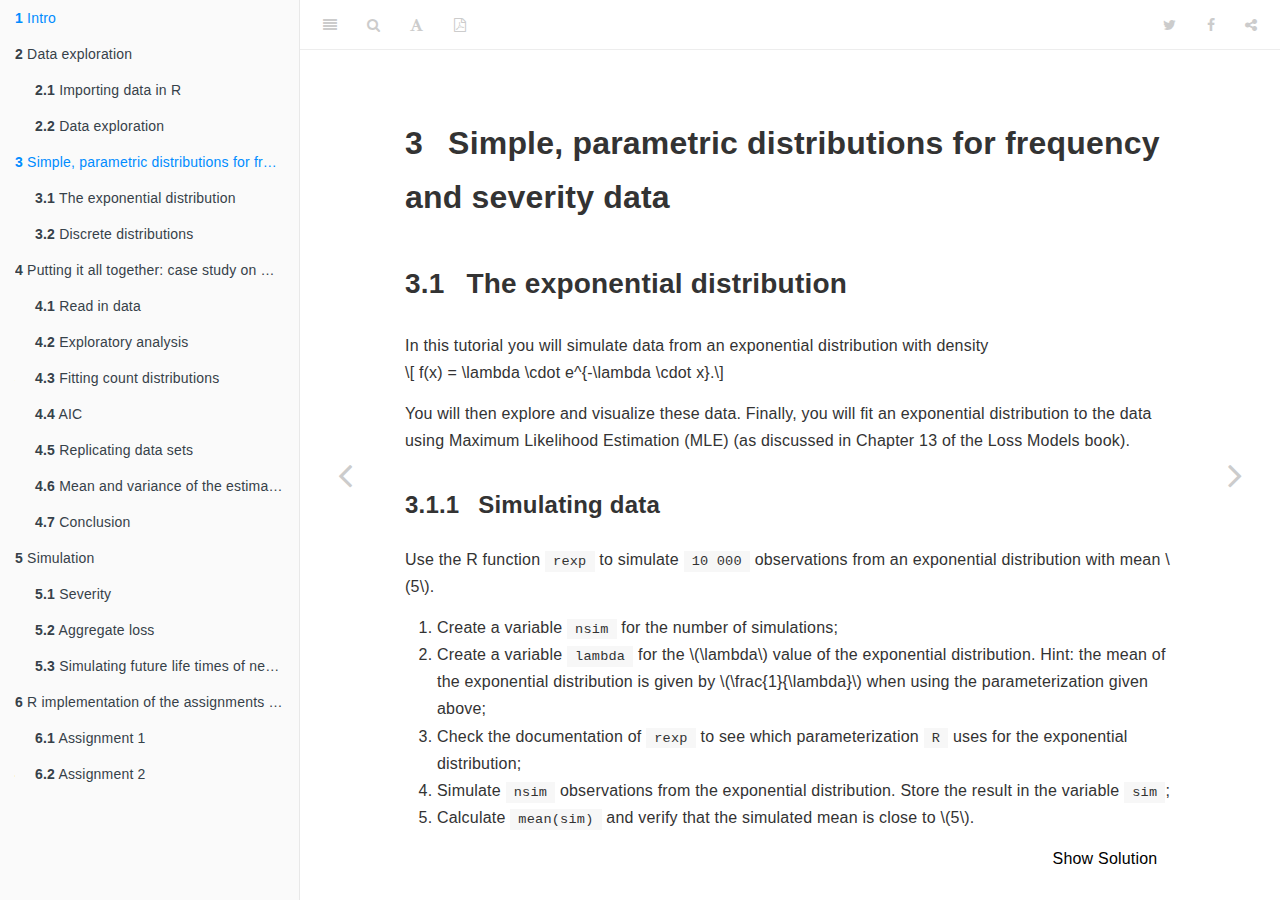
==== commit 2881f4cf: "Add files via upload" ====
--- a/simple-parametric-distributions-for-frequency-and-severity-data.html
+++ b/simple-parametric-distributions-for-frequency-and-severity-data.html
@@ -1,949 +1,952 @@
-<!DOCTYPE html>
-<html lang="" xml:lang="">
-<head>
-
-  <meta charset="utf-8" />
-  <meta http-equiv="X-UA-Compatible" content="IE=edge" />
-  <title>3 Simple, parametric distributions for frequency and severity data | Loss Models : a collection of computer labs in R</title>
-  <meta name="description" content="Tutorials for the course of Loss Models" />
-  <meta name="generator" content="bookdown 0.21 and GitBook 2.6.7" />
-
-  <meta property="og:title" content="3 Simple, parametric distributions for frequency and severity data | Loss Models : a collection of computer labs in R" />
-  <meta property="og:type" content="book" />
-  
-  
-  <meta property="og:description" content="Tutorials for the course of Loss Models" />
-  
-
-  <meta name="twitter:card" content="summary" />
-  <meta name="twitter:title" content="3 Simple, parametric distributions for frequency and severity data | Loss Models : a collection of computer labs in R" />
-  
-  <meta name="twitter:description" content="Tutorials for the course of Loss Models" />
-  
-
-<meta name="author" content="Katrien Antonio, Jonas Crevecoeur and Bavo DC Campo" />
-
-
-<meta name="date" content="2020-11-26" />
-
-  <meta name="viewport" content="width=device-width, initial-scale=1" />
-  <meta name="apple-mobile-web-app-capable" content="yes" />
-  <meta name="apple-mobile-web-app-status-bar-style" content="black" />
-  
-  
-<link rel="prev" href="data-exploration.html"/>
-<link rel="next" href="putting-it-all-together-case-study-on-modelling-claim-counts.html"/>
-<script src="libs/jquery-2.2.3/jquery.min.js"></script>
-<link href="libs/gitbook-2.6.7/css/style.css" rel="stylesheet" />
-<link href="libs/gitbook-2.6.7/css/plugin-table.css" rel="stylesheet" />
-<link href="libs/gitbook-2.6.7/css/plugin-bookdown.css" rel="stylesheet" />
-<link href="libs/gitbook-2.6.7/css/plugin-highlight.css" rel="stylesheet" />
-<link href="libs/gitbook-2.6.7/css/plugin-search.css" rel="stylesheet" />
-<link href="libs/gitbook-2.6.7/css/plugin-fontsettings.css" rel="stylesheet" />
-<link href="libs/gitbook-2.6.7/css/plugin-clipboard.css" rel="stylesheet" />
-
-
-
-
-
-
-
-
-
-<script src="libs/accessible-code-block-0.0.1/empty-anchor.js"></script>
-<script>
-$(document).ready(function() {
-
-  $chunks = $('.fold');
-
-  $chunks.each(function () {
-
-    // add button to source code chunks
-      $(this).prepend("<div class=\"showopt\">Show Solution</div><br style=\"line-height:22px;\"/>");
- 
-	$child = $(this).children('div');
-	$child.each(function(){
-		$(this).children('').attr('class', 'folded');
-	});
-	$(this).children('pre').attr('class', 'folded');
-	$(this).children('p').attr('class', 'folded');
-   });
-
-  // hide all chunks when document is loaded
-  $('.folded').css('display', 'none')
-
-  // function to toggle the visibility
-  $('.showopt').click(function() {
-    var label = $(this).html();
-    if (label.indexOf("Show") >= 0) {
-      $(this).html(label.replace("Show", "Hide"));
-    } else {
-      $(this).html(label.replace("Hide", "Show"));
-    }
-    	$child = $(this).siblings('div');
-	$child.each(function(){
-		$(this).children('pre').slideToggle('fast', 'swing');
-	});
-	$(this).siblings('pre').slideToggle('fast', 'swing');
-	$(this).siblings('p').slideToggle('fast', 'swing');
-  });
-});
-</script>
-
-
-<style type="text/css">
-code.sourceCode > span { display: inline-block; line-height: 1.25; }
-code.sourceCode > span { color: inherit; text-decoration: inherit; }
-code.sourceCode > span:empty { height: 1.2em; }
-.sourceCode { overflow: visible; }
-code.sourceCode { white-space: pre; position: relative; }
-pre.sourceCode { margin: 0; }
-@media screen {
-div.sourceCode { overflow: auto; }
-}
-@media print {
-code.sourceCode { white-space: pre-wrap; }
-code.sourceCode > span { text-indent: -5em; padding-left: 5em; }
-}
-pre.numberSource code
-  { counter-reset: source-line 0; }
-pre.numberSource code > span
-  { position: relative; left: -4em; counter-increment: source-line; }
-pre.numberSource code > span > a:first-child::before
-  { content: counter(source-line);
-    position: relative; left: -1em; text-align: right; vertical-align: baseline;
-    border: none; display: inline-block;
-    -webkit-touch-callout: none; -webkit-user-select: none;
-    -khtml-user-select: none; -moz-user-select: none;
-    -ms-user-select: none; user-select: none;
-    padding: 0 4px; width: 4em;
-    color: #aaaaaa;
-  }
-pre.numberSource { margin-left: 3em; border-left: 1px solid #aaaaaa;  padding-left: 4px; }
-div.sourceCode
-  {   }
-@media screen {
-code.sourceCode > span > a:first-child::before { text-decoration: underline; }
-}
-code span.al { color: #ff0000; font-weight: bold; } /* Alert */
-code span.an { color: #60a0b0; font-weight: bold; font-style: italic; } /* Annotation */
-code span.at { color: #7d9029; } /* Attribute */
-code span.bn { color: #40a070; } /* BaseN */
-code span.bu { } /* BuiltIn */
-code span.cf { color: #007020; font-weight: bold; } /* ControlFlow */
-code span.ch { color: #4070a0; } /* Char */
-code span.cn { color: #880000; } /* Constant */
-code span.co { color: #60a0b0; font-style: italic; } /* Comment */
-code span.cv { color: #60a0b0; font-weight: bold; font-style: italic; } /* CommentVar */
-code span.do { color: #ba2121; font-style: italic; } /* Documentation */
-code span.dt { color: #902000; } /* DataType */
-code span.dv { color: #40a070; } /* DecVal */
-code span.er { color: #ff0000; font-weight: bold; } /* Error */
-code span.ex { } /* Extension */
-code span.fl { color: #40a070; } /* Float */
-code span.fu { color: #06287e; } /* Function */
-code span.im { } /* Import */
-code span.in { color: #60a0b0; font-weight: bold; font-style: italic; } /* Information */
-code span.kw { color: #007020; font-weight: bold; } /* Keyword */
-code span.op { color: #666666; } /* Operator */
-code span.ot { color: #007020; } /* Other */
-code span.pp { color: #bc7a00; } /* Preprocessor */
-code span.sc { color: #4070a0; } /* SpecialChar */
-code span.ss { color: #bb6688; } /* SpecialString */
-code span.st { color: #4070a0; } /* String */
-code span.va { color: #19177c; } /* Variable */
-code span.vs { color: #4070a0; } /* VerbatimString */
-code span.wa { color: #60a0b0; font-weight: bold; font-style: italic; } /* Warning */
-</style>
-
-<link rel="stylesheet" href="style.css" type="text/css" />
-</head>
-
-<body>
-
-
-
-  <div class="book without-animation with-summary font-size-2 font-family-1" data-basepath=".">
-
-    <div class="book-summary">
-      <nav role="navigation">
-
-<ul class="summary">
-<li class="chapter" data-level="1" data-path="index.html"><a href="index.html"><i class="fa fa-check"></i><b>1</b> Intro</a></li>
-<li class="chapter" data-level="2" data-path="data-exploration.html"><a href="data-exploration.html"><i class="fa fa-check"></i><b>2</b> Data exploration</a><ul>
-<li class="chapter" data-level="2.1" data-path="data-exploration.html"><a href="data-exploration.html#importing-data-in-r"><i class="fa fa-check"></i><b>2.1</b> Importing data in R</a><ul>
-<li class="chapter" data-level="2.1.1" data-path="data-exploration.html"><a href="data-exploration.html#determining-the-file-path"><i class="fa fa-check"></i><b>2.1.1</b> Determining the file path</a></li>
-<li class="chapter" data-level="2.1.2" data-path="data-exploration.html"><a href="data-exploration.html#organizing-your-analysis"><i class="fa fa-check"></i><b>2.1.2</b> Organizing your analysis</a></li>
-<li class="chapter" data-level="2.1.3" data-path="data-exploration.html"><a href="data-exploration.html#import-a-.txt-file"><i class="fa fa-check"></i><b>2.1.3</b> Import a .txt file</a></li>
-</ul></li>
-<li class="chapter" data-level="2.2" data-path="data-exploration.html"><a href="data-exploration.html#data-exploration-1"><i class="fa fa-check"></i><b>2.2</b> Data exploration</a><ul>
-<li class="chapter" data-level="2.2.1" data-path="data-exploration.html"><a href="data-exploration.html#variable-types"><i class="fa fa-check"></i><b>2.2.1</b> variable types</a></li>
-<li class="chapter" data-level="2.2.2" data-path="data-exploration.html"><a href="data-exploration.html#factor-variables"><i class="fa fa-check"></i><b>2.2.2</b> Factor variables</a></li>
-<li class="chapter" data-level="2.2.3" data-path="data-exploration.html"><a href="data-exploration.html#numeric-variables"><i class="fa fa-check"></i><b>2.2.3</b> Numeric variables</a></li>
-</ul></li>
-</ul></li>
-<li class="chapter" data-level="3" data-path="simple-parametric-distributions-for-frequency-and-severity-data.html"><a href="simple-parametric-distributions-for-frequency-and-severity-data.html"><i class="fa fa-check"></i><b>3</b> Simple, parametric distributions for frequency and severity data</a><ul>
-<li class="chapter" data-level="3.1" data-path="simple-parametric-distributions-for-frequency-and-severity-data.html"><a href="simple-parametric-distributions-for-frequency-and-severity-data.html#the-exponential-distribution"><i class="fa fa-check"></i><b>3.1</b> The exponential distribution</a><ul>
-<li class="chapter" data-level="3.1.1" data-path="simple-parametric-distributions-for-frequency-and-severity-data.html"><a href="simple-parametric-distributions-for-frequency-and-severity-data.html#simulating-data"><i class="fa fa-check"></i><b>3.1.1</b> Simulating data</a></li>
-<li class="chapter" data-level="3.1.2" data-path="simple-parametric-distributions-for-frequency-and-severity-data.html"><a href="simple-parametric-distributions-for-frequency-and-severity-data.html#exploratory-analysis"><i class="fa fa-check"></i><b>3.1.2</b> Exploratory analysis</a></li>
-<li class="chapter" data-level="3.1.3" data-path="simple-parametric-distributions-for-frequency-and-severity-data.html"><a href="simple-parametric-distributions-for-frequency-and-severity-data.html#data-visualization-with-ggplot"><i class="fa fa-check"></i><b>3.1.3</b> Data visualization with ggplot</a></li>
-<li class="chapter" data-level="3.1.4" data-path="simple-parametric-distributions-for-frequency-and-severity-data.html"><a href="simple-parametric-distributions-for-frequency-and-severity-data.html#maximum-likelihood-estimation-mle"><i class="fa fa-check"></i><b>3.1.4</b> Maximum Likelihood Estimation (MLE)</a></li>
-</ul></li>
-<li class="chapter" data-level="3.2" data-path="simple-parametric-distributions-for-frequency-and-severity-data.html"><a href="simple-parametric-distributions-for-frequency-and-severity-data.html#discrete-distributions"><i class="fa fa-check"></i><b>3.2</b> Discrete distributions</a><ul>
-<li class="chapter" data-level="3.2.1" data-path="simple-parametric-distributions-for-frequency-and-severity-data.html"><a href="simple-parametric-distributions-for-frequency-and-severity-data.html#simulating-the-data"><i class="fa fa-check"></i><b>3.2.1</b> Simulating the data</a></li>
-<li class="chapter" data-level="3.2.2" data-path="simple-parametric-distributions-for-frequency-and-severity-data.html"><a href="simple-parametric-distributions-for-frequency-and-severity-data.html#exploratory-analysis-1"><i class="fa fa-check"></i><b>3.2.2</b> Exploratory analysis</a></li>
-<li class="chapter" data-level="3.2.3" data-path="simple-parametric-distributions-for-frequency-and-severity-data.html"><a href="simple-parametric-distributions-for-frequency-and-severity-data.html#maximum-likelihood-estimation-mle-1"><i class="fa fa-check"></i><b>3.2.3</b> Maximum Likelihood Estimation (MLE)</a></li>
-<li class="chapter" data-level="3.2.4" data-path="simple-parametric-distributions-for-frequency-and-severity-data.html"><a href="simple-parametric-distributions-for-frequency-and-severity-data.html#comparing-fitted-models"><i class="fa fa-check"></i><b>3.2.4</b> Comparing fitted models</a></li>
-</ul></li>
-</ul></li>
-<li class="chapter" data-level="4" data-path="putting-it-all-together-case-study-on-modelling-claim-counts.html"><a href="putting-it-all-together-case-study-on-modelling-claim-counts.html"><i class="fa fa-check"></i><b>4</b> Putting it all together: case study on modelling claim counts</a><ul>
-<li class="chapter" data-level="4.1" data-path="putting-it-all-together-case-study-on-modelling-claim-counts.html"><a href="putting-it-all-together-case-study-on-modelling-claim-counts.html#read-in-data"><i class="fa fa-check"></i><b>4.1</b> Read in data</a><ul>
-<li class="chapter" data-level="4.1.1" data-path="putting-it-all-together-case-study-on-modelling-claim-counts.html"><a href="putting-it-all-together-case-study-on-modelling-claim-counts.html#determining-the-file-path-1"><i class="fa fa-check"></i><b>4.1.1</b> Determining the file path</a></li>
-<li class="chapter" data-level="4.1.2" data-path="putting-it-all-together-case-study-on-modelling-claim-counts.html"><a href="putting-it-all-together-case-study-on-modelling-claim-counts.html#importing-a-.txt-file"><i class="fa fa-check"></i><b>4.1.2</b> Importing a .txt file</a></li>
-</ul></li>
-<li class="chapter" data-level="4.2" data-path="putting-it-all-together-case-study-on-modelling-claim-counts.html"><a href="putting-it-all-together-case-study-on-modelling-claim-counts.html#exploratory-analysis-2"><i class="fa fa-check"></i><b>4.2</b> Exploratory analysis</a><ul>
-<li class="chapter" data-level="4.2.1" data-path="putting-it-all-together-case-study-on-modelling-claim-counts.html"><a href="putting-it-all-together-case-study-on-modelling-claim-counts.html#summary-statistics-disregarding-exposure"><i class="fa fa-check"></i><b>4.2.1</b> Summary statistics disregarding exposure</a></li>
-<li class="chapter" data-level="4.2.2" data-path="putting-it-all-together-case-study-on-modelling-claim-counts.html"><a href="putting-it-all-together-case-study-on-modelling-claim-counts.html#summary-statistics-taking-into-account-exposure"><i class="fa fa-check"></i><b>4.2.2</b> Summary statistics taking into account exposure</a></li>
-<li class="chapter" data-level="4.2.3" data-path="putting-it-all-together-case-study-on-modelling-claim-counts.html"><a href="putting-it-all-together-case-study-on-modelling-claim-counts.html#empirical-probability-distribution"><i class="fa fa-check"></i><b>4.2.3</b> Empirical probability distribution</a></li>
-<li class="chapter" data-level="4.2.4" data-path="putting-it-all-together-case-study-on-modelling-claim-counts.html"><a href="putting-it-all-together-case-study-on-modelling-claim-counts.html#the-a-b-0-class-of-distributions"><i class="fa fa-check"></i><b>4.2.4</b> The (a, b, 0) class of distributions</a></li>
-</ul></li>
-<li class="chapter" data-level="4.3" data-path="putting-it-all-together-case-study-on-modelling-claim-counts.html"><a href="putting-it-all-together-case-study-on-modelling-claim-counts.html#fitting-count-distributions"><i class="fa fa-check"></i><b>4.3</b> Fitting count distributions</a><ul>
-<li class="chapter" data-level="4.3.1" data-path="putting-it-all-together-case-study-on-modelling-claim-counts.html"><a href="putting-it-all-together-case-study-on-modelling-claim-counts.html#poisson"><i class="fa fa-check"></i><b>4.3.1</b> Poisson</a></li>
-<li class="chapter" data-level="4.3.2" data-path="putting-it-all-together-case-study-on-modelling-claim-counts.html"><a href="putting-it-all-together-case-study-on-modelling-claim-counts.html#negative-binomial-1"><i class="fa fa-check"></i><b>4.3.2</b> Negative binomial</a></li>
-<li class="chapter" data-level="4.3.3" data-path="putting-it-all-together-case-study-on-modelling-claim-counts.html"><a href="putting-it-all-together-case-study-on-modelling-claim-counts.html#modified-poisson-distributions"><i class="fa fa-check"></i><b>4.3.3</b> Modified Poisson distributions</a></li>
-</ul></li>
-<li class="chapter" data-level="4.4" data-path="putting-it-all-together-case-study-on-modelling-claim-counts.html"><a href="putting-it-all-together-case-study-on-modelling-claim-counts.html#aic-1"><i class="fa fa-check"></i><b>4.4</b> AIC</a></li>
-<li class="chapter" data-level="4.5" data-path="putting-it-all-together-case-study-on-modelling-claim-counts.html"><a href="putting-it-all-together-case-study-on-modelling-claim-counts.html#replicating-data-sets"><i class="fa fa-check"></i><b>4.5</b> Replicating data sets</a><ul>
-<li class="chapter" data-level="4.5.1" data-path="putting-it-all-together-case-study-on-modelling-claim-counts.html"><a href="putting-it-all-together-case-study-on-modelling-claim-counts.html#poisson-1"><i class="fa fa-check"></i><b>4.5.1</b> Poisson</a></li>
-<li class="chapter" data-level="4.5.2" data-path="putting-it-all-together-case-study-on-modelling-claim-counts.html"><a href="putting-it-all-together-case-study-on-modelling-claim-counts.html#nb"><i class="fa fa-check"></i><b>4.5.2</b> NB</a></li>
-<li class="chapter" data-level="4.5.3" data-path="putting-it-all-together-case-study-on-modelling-claim-counts.html"><a href="putting-it-all-together-case-study-on-modelling-claim-counts.html#zip"><i class="fa fa-check"></i><b>4.5.3</b> ZIP</a></li>
-<li class="chapter" data-level="4.5.4" data-path="putting-it-all-together-case-study-on-modelling-claim-counts.html"><a href="putting-it-all-together-case-study-on-modelling-claim-counts.html#hurdle-poisson-1"><i class="fa fa-check"></i><b>4.5.4</b> Hurdle Poisson</a></li>
-</ul></li>
-<li class="chapter" data-level="4.6" data-path="putting-it-all-together-case-study-on-modelling-claim-counts.html"><a href="putting-it-all-together-case-study-on-modelling-claim-counts.html#mean-and-variance-of-the-estimated-zip-nb-hurdle-poisson"><i class="fa fa-check"></i><b>4.6</b> Mean and variance of the estimated ZIP, NB, Hurdle Poisson</a><ul>
-<li class="chapter" data-level="4.6.1" data-path="putting-it-all-together-case-study-on-modelling-claim-counts.html"><a href="putting-it-all-together-case-study-on-modelling-claim-counts.html#poisson-2"><i class="fa fa-check"></i><b>4.6.1</b> Poisson</a></li>
-<li class="chapter" data-level="4.6.2" data-path="putting-it-all-together-case-study-on-modelling-claim-counts.html"><a href="putting-it-all-together-case-study-on-modelling-claim-counts.html#nb-1"><i class="fa fa-check"></i><b>4.6.2</b> NB</a></li>
-<li class="chapter" data-level="4.6.3" data-path="putting-it-all-together-case-study-on-modelling-claim-counts.html"><a href="putting-it-all-together-case-study-on-modelling-claim-counts.html#zip-1"><i class="fa fa-check"></i><b>4.6.3</b> ZIP</a></li>
-<li class="chapter" data-level="4.6.4" data-path="putting-it-all-together-case-study-on-modelling-claim-counts.html"><a href="putting-it-all-together-case-study-on-modelling-claim-counts.html#hurdle-poisson-2"><i class="fa fa-check"></i><b>4.6.4</b> Hurdle Poisson</a></li>
-<li class="chapter" data-level="4.6.5" data-path="putting-it-all-together-case-study-on-modelling-claim-counts.html"><a href="putting-it-all-together-case-study-on-modelling-claim-counts.html#comparison-with-empirical-mean-and-variance"><i class="fa fa-check"></i><b>4.6.5</b> Comparison with empirical mean and variance</a></li>
-</ul></li>
-<li class="chapter" data-level="4.7" data-path="putting-it-all-together-case-study-on-modelling-claim-counts.html"><a href="putting-it-all-together-case-study-on-modelling-claim-counts.html#conclusion"><i class="fa fa-check"></i><b>4.7</b> Conclusion</a></li>
-</ul></li>
-<li class="chapter" data-level="5" data-path="simulation.html"><a href="simulation.html"><i class="fa fa-check"></i><b>5</b> Simulation</a><ul>
-<li class="chapter" data-level="5.1" data-path="simulation.html"><a href="simulation.html#severity"><i class="fa fa-check"></i><b>5.1</b> Severity</a><ul>
-<li class="chapter" data-level="5.1.1" data-path="simulation.html"><a href="simulation.html#probability-integral-transform"><i class="fa fa-check"></i><b>5.1.1</b> Probability integral transform</a></li>
-<li class="chapter" data-level="5.1.2" data-path="simulation.html"><a href="simulation.html#visualization"><i class="fa fa-check"></i><b>5.1.2</b> Visualization</a></li>
-<li class="chapter" data-level="5.1.3" data-path="simulation.html"><a href="simulation.html#expected-loss-with-a-deductible"><i class="fa fa-check"></i><b>5.1.3</b> Expected loss with a deductible</a></li>
-</ul></li>
-<li class="chapter" data-level="5.2" data-path="simulation.html"><a href="simulation.html#aggregate-loss"><i class="fa fa-check"></i><b>5.2</b> Aggregate loss</a></li>
-<li class="chapter" data-level="5.3" data-path="simulation.html"><a href="simulation.html#simulating-future-life-times-of-newborns"><i class="fa fa-check"></i><b>5.3</b> Simulating future life times of newborns</a><ul>
-<li class="chapter" data-level="5.3.1" data-path="simulation.html"><a href="simulation.html#importing-the-data"><i class="fa fa-check"></i><b>5.3.1</b> Importing the data</a></li>
-<li class="chapter" data-level="5.3.2" data-path="simulation.html"><a href="simulation.html#simulate-the-whole-life-time"><i class="fa fa-check"></i><b>5.3.2</b> Simulate the whole life time</a></li>
-<li class="chapter" data-level="5.3.3" data-path="simulation.html"><a href="simulation.html#simulate-the-future-lifetime"><i class="fa fa-check"></i><b>5.3.3</b> Simulate the future lifetime</a></li>
-<li class="chapter" data-level="5.3.4" data-path="simulation.html"><a href="simulation.html#visualize-the-data"><i class="fa fa-check"></i><b>5.3.4</b> Visualize the data</a></li>
-</ul></li>
-</ul></li>
-<li class="chapter" data-level="6" data-path="r-implementation-of-the-assignments-2019-2020.html"><a href="r-implementation-of-the-assignments-2019-2020.html"><i class="fa fa-check"></i><b>6</b> R implementation of the assignments 2019-2020</a><ul>
-<li class="chapter" data-level="6.1" data-path="r-implementation-of-the-assignments-2019-2020.html"><a href="r-implementation-of-the-assignments-2019-2020.html#assignment-1"><i class="fa fa-check"></i><b>6.1</b> Assignment 1</a><ul>
-<li class="chapter" data-level="6.1.1" data-path="r-implementation-of-the-assignments-2019-2020.html"><a href="r-implementation-of-the-assignments-2019-2020.html#exercise-1"><i class="fa fa-check"></i><b>6.1.1</b> Exercise 1</a></li>
-</ul></li>
-<li class="chapter" data-level="6.2" data-path="r-implementation-of-the-assignments-2019-2020.html"><a href="r-implementation-of-the-assignments-2019-2020.html#assignment-2"><i class="fa fa-check"></i><b>6.2</b> Assignment 2</a><ul>
-<li class="chapter" data-level="6.2.1" data-path="r-implementation-of-the-assignments-2019-2020.html"><a href="r-implementation-of-the-assignments-2019-2020.html#exercise-2"><i class="fa fa-check"></i><b>6.2.1</b> Exercise 2</a></li>
-</ul></li>
-</ul></li>
-</ul>
-
-      </nav>
-    </div>
-
-    <div class="book-body">
-      <div class="body-inner">
-        <div class="book-header" role="navigation">
-          <h1>
-            <i class="fa fa-circle-o-notch fa-spin"></i><a href="./">Loss Models : a collection of computer labs in R</a>
-          </h1>
-        </div>
-
-        <div class="page-wrapper" tabindex="-1" role="main">
-          <div class="page-inner">
-
-            <section class="normal" id="section-">
-<div id="simple-parametric-distributions-for-frequency-and-severity-data" class="section level1">
-<h1><span class="header-section-number">3</span> Simple, parametric distributions for frequency and severity data</h1>
-<div id="the-exponential-distribution" class="section level2">
-<h2><span class="header-section-number">3.1</span> The exponential distribution</h2>
-<p>In this tutorial you will simulate data from an exponential distribution with density</p>
-<p><span class="math display">\[ f(x) = \lambda \cdot e^{-\lambda \cdot x}.\]</span></p>
-<p>You will then explore and visualize these data. Finally, you will fit an exponential distribution to the data using Maximum Likelihood Estimation (MLE) (as discussed in Chapter 13 of the Loss Models book).</p>
-<div id="simulating-data" class="section level3">
-<h3><span class="header-section-number">3.1.1</span> Simulating data</h3>
-<p>Use the R function <code>rexp</code> to simulate <code>10 000</code> observations from an exponential distribution with mean <span class="math inline">\(5\)</span>.</p>
-<ol style="list-style-type: decimal">
-<li>Create a variable <code>nsim</code> for the number of simulations;</li>
-<li>Create a variable <code>lambda</code> for the <span class="math inline">\(\lambda\)</span> value of the exponential distribution. Hint: the mean of the exponential distribution is given by <span class="math inline">\(\frac{1}{\lambda}\)</span> when using the parameterization given above;</li>
-<li>Check the documentation of <code>rexp</code> to see which parameterization <code>R</code> uses for the exponential distribution;</li>
-<li>Simulate <code>nsim</code> observations from the exponential distribution. Store the result in the variable <code>sim</code>;</li>
-<li>Calculate <code>mean(sim)</code> and verify that the simulated mean is close to <span class="math inline">\(5\)</span>.</li>
-</ol>
-<div class="fold s">
-<div class="sourceCode" id="cb66"><pre class="sourceCode r"><code class="sourceCode r"><span id="cb66-1"><a href="simple-parametric-distributions-for-frequency-and-severity-data.html#cb66-1"></a><span class="co"># @1. </span></span>
-<span id="cb66-2"><a href="simple-parametric-distributions-for-frequency-and-severity-data.html#cb66-2"></a>nsim &lt;-<span class="st"> </span><span class="dv">10000</span></span>
-<span id="cb66-3"><a href="simple-parametric-distributions-for-frequency-and-severity-data.html#cb66-3"></a></span>
-<span id="cb66-4"><a href="simple-parametric-distributions-for-frequency-and-severity-data.html#cb66-4"></a><span class="co"># @2.</span></span>
-<span id="cb66-5"><a href="simple-parametric-distributions-for-frequency-and-severity-data.html#cb66-5"></a>lambda &lt;-<span class="st"> </span><span class="dv">1</span><span class="op">/</span><span class="dv">5</span></span>
-<span id="cb66-6"><a href="simple-parametric-distributions-for-frequency-and-severity-data.html#cb66-6"></a></span>
-<span id="cb66-7"><a href="simple-parametric-distributions-for-frequency-and-severity-data.html#cb66-7"></a><span class="co"># @3.</span></span>
-<span id="cb66-8"><a href="simple-parametric-distributions-for-frequency-and-severity-data.html#cb66-8"></a>?rexp</span>
-<span id="cb66-9"><a href="simple-parametric-distributions-for-frequency-and-severity-data.html#cb66-9"></a></span>
-<span id="cb66-10"><a href="simple-parametric-distributions-for-frequency-and-severity-data.html#cb66-10"></a><span class="co"># @4. </span></span>
-<span id="cb66-11"><a href="simple-parametric-distributions-for-frequency-and-severity-data.html#cb66-11"></a>sim &lt;-<span class="st"> </span><span class="kw">rexp</span>(nsim, <span class="dt">rate =</span> lambda)</span>
-<span id="cb66-12"><a href="simple-parametric-distributions-for-frequency-and-severity-data.html#cb66-12"></a></span>
-<span id="cb66-13"><a href="simple-parametric-distributions-for-frequency-and-severity-data.html#cb66-13"></a><span class="co"># @5.</span></span>
-<span id="cb66-14"><a href="simple-parametric-distributions-for-frequency-and-severity-data.html#cb66-14"></a><span class="kw">mean</span>(sim)</span></code></pre></div>
-<pre><code>[1] 5.09</code></pre>
-</div>
-</div>
-<div id="exploratory-analysis" class="section level3">
-<h3><span class="header-section-number">3.1.2</span> Exploratory analysis</h3>
-<ol style="list-style-type: decimal">
-<li>Calculate the (empirical) variance of the simulated sample;</li>
-<li>Calculate the (empirical) skewness of the simulated sample. The skewness is defined as
-<span class="math display">\[ \frac{E((X-\mu)^3)}{\sigma^3}; \]</span></li>
-<li>Calculate (empirically) <span class="math inline">\(VaR_{0.95}\)</span> and <span class="math inline">\(TVaR_{0.95}\)</span> for the simulated sample.</li>
-</ol>
-<div class="fold s">
-<div class="sourceCode" id="cb68"><pre class="sourceCode r"><code class="sourceCode r"><span id="cb68-1"><a href="simple-parametric-distributions-for-frequency-and-severity-data.html#cb68-1"></a><span class="co"># @1. </span></span>
-<span id="cb68-2"><a href="simple-parametric-distributions-for-frequency-and-severity-data.html#cb68-2"></a>variance &lt;-<span class="st"> </span><span class="kw">var</span>(sim)</span>
-<span id="cb68-3"><a href="simple-parametric-distributions-for-frequency-and-severity-data.html#cb68-3"></a>variance</span></code></pre></div>
-<pre><code>[1] 26.19</code></pre>
-<div class="sourceCode" id="cb70"><pre class="sourceCode r"><code class="sourceCode r"><span id="cb70-1"><a href="simple-parametric-distributions-for-frequency-and-severity-data.html#cb70-1"></a><span class="co"># @2.</span></span>
-<span id="cb70-2"><a href="simple-parametric-distributions-for-frequency-and-severity-data.html#cb70-2"></a>mu &lt;-<span class="st"> </span><span class="kw">mean</span>(sim)</span>
-<span id="cb70-3"><a href="simple-parametric-distributions-for-frequency-and-severity-data.html#cb70-3"></a>sigma &lt;-<span class="st"> </span><span class="kw">sqrt</span>(<span class="kw">var</span>(sim))</span>
-<span id="cb70-4"><a href="simple-parametric-distributions-for-frequency-and-severity-data.html#cb70-4"></a>numerator &lt;-<span class="st"> </span><span class="kw">mean</span>((sim <span class="op">-</span><span class="st"> </span>mu)<span class="op">^</span><span class="dv">3</span>)</span>
-<span id="cb70-5"><a href="simple-parametric-distributions-for-frequency-and-severity-data.html#cb70-5"></a></span>
-<span id="cb70-6"><a href="simple-parametric-distributions-for-frequency-and-severity-data.html#cb70-6"></a>skewness &lt;-<span class="st"> </span>numerator <span class="op">/</span><span class="st"> </span>sigma<span class="op">^</span><span class="dv">3</span></span>
-<span id="cb70-7"><a href="simple-parametric-distributions-for-frequency-and-severity-data.html#cb70-7"></a>skewness</span></code></pre></div>
-<pre><code>[1] 2.042</code></pre>
-<div class="sourceCode" id="cb72"><pre class="sourceCode r"><code class="sourceCode r"><span id="cb72-1"><a href="simple-parametric-distributions-for-frequency-and-severity-data.html#cb72-1"></a><span class="co"># @3.</span></span>
-<span id="cb72-2"><a href="simple-parametric-distributions-for-frequency-and-severity-data.html#cb72-2"></a>var95 &lt;-<span class="st"> </span><span class="kw">quantile</span>(sim, <span class="fl">0.95</span>);</span>
-<span id="cb72-3"><a href="simple-parametric-distributions-for-frequency-and-severity-data.html#cb72-3"></a>var95</span></code></pre></div>
-<pre><code>  95% 
-15.23 </code></pre>
-<div class="sourceCode" id="cb74"><pre class="sourceCode r"><code class="sourceCode r"><span id="cb74-1"><a href="simple-parametric-distributions-for-frequency-and-severity-data.html#cb74-1"></a>tvar95 &lt;-<span class="st"> </span><span class="kw">mean</span>(sim[sim <span class="op">&gt;</span><span class="st"> </span>var95])</span>
-<span id="cb74-2"><a href="simple-parametric-distributions-for-frequency-and-severity-data.html#cb74-2"></a>tvar95</span></code></pre></div>
-<pre><code>[1] 20.3</code></pre>
-</div>
-</div>
-<div id="data-visualization-with-ggplot" class="section level3">
-<h3><span class="header-section-number">3.1.3</span> Data visualization with ggplot</h3>
-<ol style="list-style-type: decimal">
-<li>Load the package <code>ggplot2</code>;</li>
-<li>You will construct step-by-step the following graph of the empirical CDF</li>
-</ol>
-<p><img src="_main_files/figure-html/parametric_distributions_empirical_cdf-1.png" width="576" style="display: block; margin: auto;" /></p>
-<p>Let <span class="math inline">\(x_{(i)}\)</span> be the <span class="math inline">\(i\)</span>-th simulated value when sorted ascending. The empirical CDF is given by</p>
-<p><span class="math display">\[ \hat{F}(x_{(i)}) = \frac{\# \{\text{observations } \leq x_{(i)}\}}{n} = \frac{i}{n}.\]</span></p>
-<!-- 2.1. Create two vectors $x$ and $y$ with $x[i] = x_{(i)}$ and $y[i] = \frac{i}{n}$; -->
-<p>2.1. Create a new ggplot. Add <code>stat_ecdf</code> using the simulated data;</p>
-<div class="sourceCode" id="cb76"><pre class="sourceCode r"><code class="sourceCode r"><span id="cb76-1"><a href="simple-parametric-distributions-for-frequency-and-severity-data.html#cb76-1"></a><span class="kw">ggplot</span>() <span class="op">+</span><span class="st"> </span></span>
-<span id="cb76-2"><a href="simple-parametric-distributions-for-frequency-and-severity-data.html#cb76-2"></a><span class="st">  </span><span class="kw">stat_ecdf</span>(<span class="kw">aes</span>(???))</span></code></pre></div>
-<p>2.2. Change the color of the line to blue by adding the option <code>col = #99CCFF</code> to <code>stat_ecdf</code>;</p>
-<p>2.3. Add the black and white ggplot theme, <code>theme_bw()</code>;</p>
-<p>2.4. Add <span class="math inline">\(x\)</span> and <span class="math inline">\(y\)</span> labels to the graph. Hint: use <code>xlab</code>, <code>ylab</code>;</p>
-<p>2.5. Add a vertical line to indicate the <span class="math inline">\(VaR_{0.95}\)</span>. Check the documentation for <a href="https://www.rdocumentation.org/packages/ggplot2/versions/0.9.1/topics/geom_vline"><code>geom_vline</code></a>;</p>
-<p>2.6. Add a title to the plot using <code>ggtitle</code>;</p>
-<p>2.7. Change the number of simulations <code>nsim</code> to 50 and observe the effect on the empirical CDF.</p>
-<ol start="3" style="list-style-type: decimal">
-<li>Use <a href="https://www.rdocumentation.org/packages/ggplot2/versions/0.9.1/topics/geom_density"><code>geom_density</code></a> to create a density plot of the data. Improve the look of the graph using what you learned when creating the plot of the empirical CDF.</li>
-</ol>
-<p><img src="_main_files/figure-html/parametric_distributions_density-1.png" width="576" style="display: block; margin: auto;" /></p>
-<div class="fold s">
-<div class="sourceCode" id="cb77"><pre class="sourceCode r"><code class="sourceCode r"><span id="cb77-1"><a href="simple-parametric-distributions-for-frequency-and-severity-data.html#cb77-1"></a><span class="co"># @1</span></span>
-<span id="cb77-2"><a href="simple-parametric-distributions-for-frequency-and-severity-data.html#cb77-2"></a><span class="kw">library</span>(ggplot2)</span>
-<span id="cb77-3"><a href="simple-parametric-distributions-for-frequency-and-severity-data.html#cb77-3"></a></span>
-<span id="cb77-4"><a href="simple-parametric-distributions-for-frequency-and-severity-data.html#cb77-4"></a><span class="co"># @2.1</span></span>
-<span id="cb77-5"><a href="simple-parametric-distributions-for-frequency-and-severity-data.html#cb77-5"></a></span>
-<span id="cb77-6"><a href="simple-parametric-distributions-for-frequency-and-severity-data.html#cb77-6"></a>p &lt;-<span class="st"> </span><span class="kw">ggplot</span>() <span class="op">+</span></span>
-<span id="cb77-7"><a href="simple-parametric-distributions-for-frequency-and-severity-data.html#cb77-7"></a><span class="st">  </span><span class="kw">stat_ecdf</span>(<span class="kw">aes</span>(sim))</span>
-<span id="cb77-8"><a href="simple-parametric-distributions-for-frequency-and-severity-data.html#cb77-8"></a></span>
-<span id="cb77-9"><a href="simple-parametric-distributions-for-frequency-and-severity-data.html#cb77-9"></a><span class="co"># @2.2</span></span>
-<span id="cb77-10"><a href="simple-parametric-distributions-for-frequency-and-severity-data.html#cb77-10"></a>p &lt;-<span class="st"> </span><span class="kw">ggplot</span>() <span class="op">+</span></span>
-<span id="cb77-11"><a href="simple-parametric-distributions-for-frequency-and-severity-data.html#cb77-11"></a><span class="st">  </span><span class="kw">stat_ecdf</span>(<span class="kw">aes</span>(sim), <span class="dt">col =</span> <span class="st">&quot;#99CCFF&quot;</span>)</span>
-<span id="cb77-12"><a href="simple-parametric-distributions-for-frequency-and-severity-data.html#cb77-12"></a></span>
-<span id="cb77-13"><a href="simple-parametric-distributions-for-frequency-and-severity-data.html#cb77-13"></a><span class="co"># @2.3</span></span>
-<span id="cb77-14"><a href="simple-parametric-distributions-for-frequency-and-severity-data.html#cb77-14"></a>p &lt;-<span class="st"> </span>p <span class="op">+</span><span class="st"> </span><span class="kw">theme_bw</span>()</span>
-<span id="cb77-15"><a href="simple-parametric-distributions-for-frequency-and-severity-data.html#cb77-15"></a></span>
-<span id="cb77-16"><a href="simple-parametric-distributions-for-frequency-and-severity-data.html#cb77-16"></a><span class="co"># @2.4</span></span>
-<span id="cb77-17"><a href="simple-parametric-distributions-for-frequency-and-severity-data.html#cb77-17"></a>p &lt;-<span class="st"> </span>p <span class="op">+</span><span class="st"> </span></span>
-<span id="cb77-18"><a href="simple-parametric-distributions-for-frequency-and-severity-data.html#cb77-18"></a><span class="st">  </span><span class="kw">xlab</span>(<span class="st">&#39;x&#39;</span>) <span class="op">+</span></span>
-<span id="cb77-19"><a href="simple-parametric-distributions-for-frequency-and-severity-data.html#cb77-19"></a><span class="st">  </span><span class="kw">ylab</span>(<span class="st">&#39;F(x)&#39;</span>) </span>
-<span id="cb77-20"><a href="simple-parametric-distributions-for-frequency-and-severity-data.html#cb77-20"></a></span>
-<span id="cb77-21"><a href="simple-parametric-distributions-for-frequency-and-severity-data.html#cb77-21"></a><span class="co"># @2.5</span></span>
-<span id="cb77-22"><a href="simple-parametric-distributions-for-frequency-and-severity-data.html#cb77-22"></a>p &lt;-<span class="st"> </span>p <span class="op">+</span><span class="st"> </span></span>
-<span id="cb77-23"><a href="simple-parametric-distributions-for-frequency-and-severity-data.html#cb77-23"></a><span class="st">  </span><span class="kw">geom_vline</span>(<span class="dt">xintercept =</span> var95, <span class="dt">linetype =</span> <span class="st">&#39;dashed&#39;</span>) </span>
-<span id="cb77-24"><a href="simple-parametric-distributions-for-frequency-and-severity-data.html#cb77-24"></a></span>
-<span id="cb77-25"><a href="simple-parametric-distributions-for-frequency-and-severity-data.html#cb77-25"></a><span class="co"># @2.6</span></span>
-<span id="cb77-26"><a href="simple-parametric-distributions-for-frequency-and-severity-data.html#cb77-26"></a>p &lt;-<span class="st"> </span>p <span class="op">+</span></span>
-<span id="cb77-27"><a href="simple-parametric-distributions-for-frequency-and-severity-data.html#cb77-27"></a><span class="st">  </span><span class="kw">ggtitle</span>(<span class="st">&#39;Empirical CDF&#39;</span>) </span>
-<span id="cb77-28"><a href="simple-parametric-distributions-for-frequency-and-severity-data.html#cb77-28"></a></span>
-<span id="cb77-29"><a href="simple-parametric-distributions-for-frequency-and-severity-data.html#cb77-29"></a><span class="kw">print</span>(p)</span></code></pre></div>
-<p><img src="_main_files/figure-html/parametric_distributions_visualization_solution-1.png" width="576" style="display: block; margin: auto;" /></p>
-<div class="sourceCode" id="cb78"><pre class="sourceCode r"><code class="sourceCode r"><span id="cb78-1"><a href="simple-parametric-distributions-for-frequency-and-severity-data.html#cb78-1"></a><span class="co"># @3</span></span>
-<span id="cb78-2"><a href="simple-parametric-distributions-for-frequency-and-severity-data.html#cb78-2"></a><span class="kw">ggplot</span>() <span class="op">+</span></span>
-<span id="cb78-3"><a href="simple-parametric-distributions-for-frequency-and-severity-data.html#cb78-3"></a><span class="st">  </span><span class="kw">geom_density</span>(<span class="kw">aes</span>(sim), <span class="dt">fill =</span> <span class="st">&quot;#99CCFF&quot;</span>) <span class="op">+</span></span>
-<span id="cb78-4"><a href="simple-parametric-distributions-for-frequency-and-severity-data.html#cb78-4"></a><span class="st">  </span><span class="kw">theme_bw</span>() <span class="op">+</span></span>
-<span id="cb78-5"><a href="simple-parametric-distributions-for-frequency-and-severity-data.html#cb78-5"></a><span class="st">  </span><span class="kw">ggtitle</span>(<span class="st">&#39;Density&#39;</span>) <span class="op">+</span></span>
-<span id="cb78-6"><a href="simple-parametric-distributions-for-frequency-and-severity-data.html#cb78-6"></a><span class="st">  </span><span class="kw">xlab</span>(<span class="st">&#39;x&#39;</span>)</span></code></pre></div>
-<p><img src="_main_files/figure-html/parametric_distributions_visualization_solution-2.png" width="576" style="display: block; margin: auto;" /></p>
-</div>
-</div>
-<div id="maximum-likelihood-estimation-mle" class="section level3">
-<h3><span class="header-section-number">3.1.4</span> Maximum Likelihood Estimation (MLE)</h3>
-<p>The density of the exponential distribution is given by</p>
-<p><span class="math display">\[f(x) = \lambda \cdot e^{-\lambda \cdot x}.\]</span></p>
-<p>You have <code>nsim</code> simulated observations <span class="math inline">\(x_{i}, \ldots, x_{nsim}\)</span> from this distribution. In this exercise you look for the MLE of the parameter <span class="math inline">\(\lambda\)</span> using the simulated data.</p>
-<ol style="list-style-type: decimal">
-<li>Write down (on paper) the formula for the likelihood of the observed data as a function of <span class="math inline">\(\lambda\)</span>;</li>
-</ol>
-<div class="fold s">
-<p>The likelihood for the observed data is
-<span class="math display">\[L(\lambda) = \prod_{i=1}^{\text{nsim}} \lambda \cdot e^{-\lambda \cdot x_i}.\]</span></p>
-</div>
-<ol start="2" style="list-style-type: decimal">
-<li>Derive (on paper) the log-likelihood;</li>
-</ol>
-<div class="fold s">
-<p>The log-likelihood for the observed data is
-<span class="math display">\[l(\lambda) = \sum_{i=1}^{\text{nsim}} \log(\lambda) -\lambda \cdot x_i.\]</span></p>
-</div>
-<ol start="3" style="list-style-type: decimal">
-<li>Compute (on paper) the MLE for <span class="math inline">\(\lambda\)</span>. Hint: put <span class="math inline">\(\frac{d \ell}{ d \lambda}(\hat{\lambda}) = 0\)</span> and solve for the unknown <span class="math inline">\(\lambda\)</span>;</li>
-</ol>
-<div class="fold s">
-<p><span class="math display">\[\frac{d l}{ d \lambda} = \frac{n}{\lambda} -  \sum_{i=1}^{\text{nsim}} x_i\]</span>
-This derivative is zero when</p>
-<p><span class="math display">\[ \hat{\lambda} = \frac{\text{nsim}}{\sum_{i=1}^{\text{nsim}} x_i}.\]</span>
-This is the MLE for <span class="math inline">\(\lambda\)</span>.</p>
-</div>
-<ol start="4" style="list-style-type: decimal">
-<li>Show that this solution maximizes our log-likelihood.</li>
-</ol>
-<div class="fold s">
-<p>The second derivative is equal to
-<span class="math display">\[\frac{d^2 l}{ d \lambda^2} = -\frac{n}{\lambda^2}\]</span>
-and evaluated at the above obtained solution, we have that
-<span class="math display">\[ -\frac{n}{\lambda^2} = -\frac{(\sum_{i = 1}^{nsim} x_i)^2}{n} &lt; 0\]</span></p>
-<p>which proves that our solution is indeed maximizing the log-likelihood as <span class="math display">\[x \in [0, \inf)\]</span>.</p>
-</div>
-<ol start="5" style="list-style-type: decimal">
-<li>You will now find the MLE numerically in R by optimizing the likelihood using the <code>nlm</code> procedure;</li>
-</ol>
-<p>5.1. Define an R-function <code>loglikelihood</code> which takes as input <span class="math inline">\(\lambda\)</span> and returns the log-likelihood for the simulated sample;</p>
-<div class="sourceCode" id="cb79"><pre class="sourceCode r"><code class="sourceCode r"><span id="cb79-1"><a href="simple-parametric-distributions-for-frequency-and-severity-data.html#cb79-1"></a>loglikelihood &lt;-<span class="st"> </span><span class="cf">function</span>(lambda)</span>
-<span id="cb79-2"><a href="simple-parametric-distributions-for-frequency-and-severity-data.html#cb79-2"></a>{</span>
-<span id="cb79-3"><a href="simple-parametric-distributions-for-frequency-and-severity-data.html#cb79-3"></a>  loglikelihood &lt;-<span class="st"> </span>???</span>
-<span id="cb79-4"><a href="simple-parametric-distributions-for-frequency-and-severity-data.html#cb79-4"></a>  <span class="kw">return</span>(loglikelihood)</span>
-<span id="cb79-5"><a href="simple-parametric-distributions-for-frequency-and-severity-data.html#cb79-5"></a>}</span></code></pre></div>
-<p>5.2. The <code>nlm</code> procedure minimizes a function. You will minimize the negative log-likelihood <span class="math inline">\(-l(\lambda)\)</span> to find the maximum likelihood estimator <span class="math inline">\(\hat{\lambda}\)</span>. Start from the result of 4.1 and create a function <code>negLoglikelihood</code> which returns the negative log-likelihood;</p>
-<p>5.3. The <code>nlm</code> procedure searches for the optimal parameter in the domain <span class="math inline">\((-\infty, \infty)\)</span>. You will use a transformation <span class="math inline">\(\lambda = \exp(\beta)\)</span> and optimize the likelihood for this parameter <span class="math inline">\(\beta \in (-\infty, \infty)\)</span>. Update the function <code>negloglikelihood</code> to take <span class="math inline">\(\beta\)</span> as its input;</p>
-<p>5.4. Minimize the function <code>negLoglikelihood</code> you defined in 4.3. using the <code>nlm</code> procedure. Add the option <code>hessian = TRUE</code>;</p>
-<p>5.5. Interpret the output of <code>nlm</code>. What is the maximum likelihood estimate for <span class="math inline">\(\beta\)</span> and what about <span class="math inline">\(\lambda\)</span> (see the discussion in Section 13.3 on Variable and interval estimation). Do you find the same result as in 3.?</p>
-<p>5.6. You will now construct a <span class="math inline">\(95\%\)</span> confidence interval for the unknown parameter <span class="math inline">\(\beta\)</span> and afterwards for <span class="math inline">\(\lambda\)</span>. Under MLE the actual parameter <span class="math inline">\(\beta\)</span> is asymptotically distributed as (see Chapter 13 on Variance and interval estimation)</p>
-<p><span class="math display">\[ \hat{\beta} \sim \mathcal{N}(\beta, \mathcal{I}^{-1}_n(\beta)),\]</span>
-where <span class="math inline">\(\mathcal{I}_n\)</span> denotes the Fisher information matrix. You calculate this matrix as the negative of the Hessian, the matrix with the second order derivatives of the log-likelihood, evaluated in <span class="math inline">\(\hat{\beta}\)</span>. Of course, since the Exponential distribution only has one parameter, the matrix reduces to a scalar.</p>
-<p>5.6.1. You added the option <code>hessian = TRUE</code> in <code>nlm</code> to obtain the Hessian (numerically) in the <code>nlm</code> procedure. Use the Hessian to calculate the standard error (se) of the MLE <span class="math inline">\(\hat{\beta}\)</span>. Because you calculated the Hessian of the negative log-likelihood, it suffices to take its inverse to obtain the (asymptotic) variance of the MLE.</p>
-<p>5.6.2. A <span class="math inline">\(95\%\)</span> confidence interval for the actual parameter <span class="math inline">\(\beta\)</span> is then given by</p>
-<p><span class="math display">\[ [\hat{\beta} - \Phi^{-1}(0.975) \cdot \text{se}_{\hat{\beta}}, \hat{\beta} + \Phi^{-1}(0.975) \cdot \text{se}_{\hat{\beta}}], \]</span>
-where <span class="math inline">\(\Phi\)</span> is the CDF of the standard normal distribution. Calculate the <span class="math inline">\(95\%\)</span> confidence interval for the intensity <span class="math inline">\(\beta\)</span> based on the simulated sample. Is the original <span class="math inline">\(\beta = \log \lambda\)</span> (used for simulating the data) contained in this interval?</p>
-<p>5.6.3 You will now use the delta method (see Section 13.3 in the book) to construct a confidence interval for the unknown <span class="math inline">\(\lambda\)</span>. The MLE for <span class="math inline">\(\lambda\)</span> is obtained from the transformation <span class="math inline">\(\hat{\lambda}=\exp \hat{\beta}\)</span>. The corresponding se is calculated as <span class="math inline">\(se_{\hat{\lambda}} = (\exp \hat{\beta}) \cdot \text{se}_{\hat{\beta}}\)</span>. Using these ingredients you are now ready to construct the confidence interval for the unknown parameter <span class="math inline">\(\lambda\)</span>.</p>
-<div class="fold s">
-<div class="sourceCode" id="cb80"><pre class="sourceCode r"><code class="sourceCode r"><span id="cb80-1"><a href="simple-parametric-distributions-for-frequency-and-severity-data.html#cb80-1"></a><span class="co"># @1</span></span>
-<span id="cb80-2"><a href="simple-parametric-distributions-for-frequency-and-severity-data.html#cb80-2"></a>loglikelihood &lt;-<span class="st"> </span><span class="cf">function</span>(lambda)</span>
-<span id="cb80-3"><a href="simple-parametric-distributions-for-frequency-and-severity-data.html#cb80-3"></a>{</span>
-<span id="cb80-4"><a href="simple-parametric-distributions-for-frequency-and-severity-data.html#cb80-4"></a>  loglikelihood &lt;-<span class="st"> </span>nsim <span class="op">*</span><span class="st"> </span><span class="kw">log</span>(lambda) <span class="op">-</span><span class="st"> </span><span class="kw">sum</span>(lambda <span class="op">*</span><span class="st"> </span>sim)</span>
-<span id="cb80-5"><a href="simple-parametric-distributions-for-frequency-and-severity-data.html#cb80-5"></a>  <span class="kw">return</span>(loglikelihood)</span>
-<span id="cb80-6"><a href="simple-parametric-distributions-for-frequency-and-severity-data.html#cb80-6"></a>}</span>
-<span id="cb80-7"><a href="simple-parametric-distributions-for-frequency-and-severity-data.html#cb80-7"></a></span>
-<span id="cb80-8"><a href="simple-parametric-distributions-for-frequency-and-severity-data.html#cb80-8"></a><span class="co"># @2</span></span>
-<span id="cb80-9"><a href="simple-parametric-distributions-for-frequency-and-severity-data.html#cb80-9"></a>negLoglikelihood &lt;-<span class="st"> </span><span class="cf">function</span>(lambda)</span>
-<span id="cb80-10"><a href="simple-parametric-distributions-for-frequency-and-severity-data.html#cb80-10"></a>{</span>
-<span id="cb80-11"><a href="simple-parametric-distributions-for-frequency-and-severity-data.html#cb80-11"></a>  loglikelihood &lt;-<span class="st"> </span>nsim <span class="op">*</span><span class="st"> </span><span class="kw">log</span>(lambda) <span class="op">-</span><span class="st"> </span><span class="kw">sum</span>(lambda <span class="op">*</span><span class="st"> </span>sim)</span>
-<span id="cb80-12"><a href="simple-parametric-distributions-for-frequency-and-severity-data.html#cb80-12"></a>  <span class="kw">return</span>(<span class="op">-</span>loglikelihood)</span>
-<span id="cb80-13"><a href="simple-parametric-distributions-for-frequency-and-severity-data.html#cb80-13"></a>}</span>
-<span id="cb80-14"><a href="simple-parametric-distributions-for-frequency-and-severity-data.html#cb80-14"></a></span>
-<span id="cb80-15"><a href="simple-parametric-distributions-for-frequency-and-severity-data.html#cb80-15"></a><span class="co"># @3</span></span>
-<span id="cb80-16"><a href="simple-parametric-distributions-for-frequency-and-severity-data.html#cb80-16"></a>negLoglikelihood &lt;-<span class="st"> </span><span class="cf">function</span>(beta)</span>
-<span id="cb80-17"><a href="simple-parametric-distributions-for-frequency-and-severity-data.html#cb80-17"></a>{</span>
-<span id="cb80-18"><a href="simple-parametric-distributions-for-frequency-and-severity-data.html#cb80-18"></a>  lambda &lt;-<span class="st"> </span><span class="kw">exp</span>(beta)</span>
-<span id="cb80-19"><a href="simple-parametric-distributions-for-frequency-and-severity-data.html#cb80-19"></a>  loglikelihood &lt;-<span class="st"> </span>nsim <span class="op">*</span><span class="st"> </span><span class="kw">log</span>(lambda) <span class="op">-</span><span class="st"> </span><span class="kw">sum</span>(lambda <span class="op">*</span><span class="st"> </span>sim)</span>
-<span id="cb80-20"><a href="simple-parametric-distributions-for-frequency-and-severity-data.html#cb80-20"></a>  </span>
-<span id="cb80-21"><a href="simple-parametric-distributions-for-frequency-and-severity-data.html#cb80-21"></a>  <span class="kw">return</span>(<span class="op">-</span>loglikelihood)</span>
-<span id="cb80-22"><a href="simple-parametric-distributions-for-frequency-and-severity-data.html#cb80-22"></a>}</span>
-<span id="cb80-23"><a href="simple-parametric-distributions-for-frequency-and-severity-data.html#cb80-23"></a></span>
-<span id="cb80-24"><a href="simple-parametric-distributions-for-frequency-and-severity-data.html#cb80-24"></a><span class="co"># @4</span></span>
-<span id="cb80-25"><a href="simple-parametric-distributions-for-frequency-and-severity-data.html#cb80-25"></a>fit &lt;-<span class="st"> </span><span class="kw">nlm</span>(negLoglikelihood, <span class="dt">p =</span> <span class="dv">0</span>, <span class="dt">hessian =</span> <span class="ot">TRUE</span>)</span></code></pre></div>
-<pre><code>Warning in nlm(negLoglikelihood, p = 0, hessian = TRUE): NA/Inf replaced by
-maximum positive value</code></pre>
-<div class="sourceCode" id="cb82"><pre class="sourceCode r"><code class="sourceCode r"><span id="cb82-1"><a href="simple-parametric-distributions-for-frequency-and-severity-data.html#cb82-1"></a>fit</span></code></pre></div>
-<pre><code>$minimum
-[1] 26273
-
-$estimate
-[1] -1.627
-
-$gradient
-[1] -0.0001297
-
-$hessian
-      [,1]
-[1,] 10001
-
-$code
-[1] 1
-
-$iterations
-[1] 8</code></pre>
-<div class="sourceCode" id="cb84"><pre class="sourceCode r"><code class="sourceCode r"><span id="cb84-1"><a href="simple-parametric-distributions-for-frequency-and-severity-data.html#cb84-1"></a><span class="co"># @5</span></span>
-<span id="cb84-2"><a href="simple-parametric-distributions-for-frequency-and-severity-data.html#cb84-2"></a>lambdaMLE &lt;-<span class="st"> </span><span class="kw">exp</span>(fit<span class="op">$</span>estimate)</span>
-<span id="cb84-3"><a href="simple-parametric-distributions-for-frequency-and-severity-data.html#cb84-3"></a>lambdaMLE</span></code></pre></div>
-<pre><code>[1] 0.1965</code></pre>
-<div class="sourceCode" id="cb86"><pre class="sourceCode r"><code class="sourceCode r"><span id="cb86-1"><a href="simple-parametric-distributions-for-frequency-and-severity-data.html#cb86-1"></a>nsim <span class="op">/</span><span class="st"> </span><span class="kw">sum</span>(sim)</span></code></pre></div>
-<pre><code>[1] 0.1965</code></pre>
-<div class="sourceCode" id="cb88"><pre class="sourceCode r"><code class="sourceCode r"><span id="cb88-1"><a href="simple-parametric-distributions-for-frequency-and-severity-data.html#cb88-1"></a><span class="co"># @6</span></span>
-<span id="cb88-2"><a href="simple-parametric-distributions-for-frequency-and-severity-data.html#cb88-2"></a>sigma.beta &lt;-<span class="st"> </span><span class="kw">sqrt</span>(<span class="kw">solve</span>(fit<span class="op">$</span>hessian))</span>
-<span id="cb88-3"><a href="simple-parametric-distributions-for-frequency-and-severity-data.html#cb88-3"></a>sigma.lambda &lt;-<span class="st"> </span>sigma.beta <span class="op">*</span><span class="st"> </span>lambdaMLE</span>
-<span id="cb88-4"><a href="simple-parametric-distributions-for-frequency-and-severity-data.html#cb88-4"></a></span>
-<span id="cb88-5"><a href="simple-parametric-distributions-for-frequency-and-severity-data.html#cb88-5"></a><span class="kw">c</span>(lambda <span class="op">-</span><span class="st"> </span><span class="kw">qnorm</span>(<span class="fl">0.975</span>) <span class="op">*</span><span class="st"> </span>sigma.lambda, lambda <span class="op">+</span><span class="st"> </span><span class="kw">qnorm</span>(<span class="fl">0.975</span>) <span class="op">*</span><span class="st"> </span>sigma.lambda)</span></code></pre></div>
-<pre><code>[1] 0.1961 0.2039</code></pre>
-</div>
-<ol start="6" style="list-style-type: decimal">
-<li>In the previous exercise, you focused on the estimator and now you will explore the distribution of this estimator.</li>
-</ol>
-<p>6.1 The maximum likelihood (ML) estimator is asymptotically normal and you will now explore this distribution. Previously, we computed <span class="math inline">\(\hat{\lambda}\)</span> for one simulated data set and for this exercise you have to compute it for 10 000 simulated data sets. Set the number of observations in each data set to 1000 and <span class="math inline">\(\lambda = 0.5\)</span>. Compute <span class="math inline">\(\hat{\lambda}\)</span> for each of the simulated data sets and make a histogram of the distribution.</p>
-<div class="fold s">
-<div class="sourceCode" id="cb90"><pre class="sourceCode r"><code class="sourceCode r"><span id="cb90-1"><a href="simple-parametric-distributions-for-frequency-and-severity-data.html#cb90-1"></a>n      &lt;-<span class="st"> </span><span class="fl">1e3</span></span>
-<span id="cb90-2"><a href="simple-parametric-distributions-for-frequency-and-severity-data.html#cb90-2"></a>Lambda &lt;-<span class="st"> </span><span class="fl">0.5</span></span>
-<span id="cb90-3"><a href="simple-parametric-distributions-for-frequency-and-severity-data.html#cb90-3"></a></span>
-<span id="cb90-4"><a href="simple-parametric-distributions-for-frequency-and-severity-data.html#cb90-4"></a>Sims &lt;-<span class="st"> </span><span class="kw">sapply</span>(<span class="dv">1</span><span class="op">:</span><span class="fl">1e4</span>, <span class="cf">function</span>(i) {</span>
-<span id="cb90-5"><a href="simple-parametric-distributions-for-frequency-and-severity-data.html#cb90-5"></a>  x &lt;-<span class="st"> </span><span class="kw">rexp</span>(n, Lambda)</span>
-<span id="cb90-6"><a href="simple-parametric-distributions-for-frequency-and-severity-data.html#cb90-6"></a>  <span class="dv">1</span> <span class="op">/</span><span class="st"> </span><span class="kw">mean</span>(x)</span>
-<span id="cb90-7"><a href="simple-parametric-distributions-for-frequency-and-severity-data.html#cb90-7"></a>})</span>
-<span id="cb90-8"><a href="simple-parametric-distributions-for-frequency-and-severity-data.html#cb90-8"></a><span class="kw">hist</span>(Sims, <span class="dt">main =</span> <span class="kw">expression</span>(<span class="kw">hat</span>(lambda) <span class="op">%~%</span><span class="st"> </span><span class="kw">AN</span>(lambda, I[n]<span class="op">^-</span><span class="dv">1</span> <span class="op">*</span><span class="st"> </span>(lambda))))</span></code></pre></div>
-<p><img src="_main_files/figure-html/unnamed-chunk-34-1.png" width="576" style="display: block; margin: auto;" /></p>
-</div>
-6.2 Verify that <span class="math inline">\(E[\hat{\lambda}] \approx \lambda\)</span> (since we only have 10 000 simulated datasets).
-<div class="fold s">
-<div class="sourceCode" id="cb91"><pre class="sourceCode r"><code class="sourceCode r"><span id="cb91-1"><a href="simple-parametric-distributions-for-frequency-and-severity-data.html#cb91-1"></a><span class="kw">mean</span>(Sims)</span></code></pre></div>
-<pre><code>[1] 0.5005</code></pre>
-</div>
-6.3 Grab a piece of paper, derive the variance of this estimator and calculate it.
-<div class="fold s">
-<p>We know that the Fisher information in a single observation <span class="math inline">\(x_i\)</span> is
-<span class="math display">\[\mathcal{I} = -E\Big[\frac{d^2 l}{ d \lambda^2}\Big] = \frac{1}{\lambda^2}\]</span>
-and hence <span class="math inline">\(\mathcal{I}_n = n\mathcal{I} = \frac{n}{\lambda^2}\)</span>. Since <span class="math inline">\(n = 1000\)</span> and <span class="math inline">\(\lambda = 0.5\)</span>, we have <span class="math inline">\(\mathcal{I}_n = 4000\)</span>. Consequently, the variance of <span class="math inline">\(\hat{\lambda}\)</span> is
-<span class="math display">\[\text{Var}(\hat{\lambda}) = \mathcal{I}_n^{-1} = 0.00025.\]</span></p>
-</div>
-6.3 Calculate the variance of the <span class="math inline">\(\hat{\lambda}\)</span> using the simulations results. This should be close to the value that you calculated using the analytical expression.
-<div class="fold s">
-<div class="sourceCode" id="cb93"><pre class="sourceCode r"><code class="sourceCode r"><span id="cb93-1"><a href="simple-parametric-distributions-for-frequency-and-severity-data.html#cb93-1"></a><span class="kw">var</span>(Sims)</span></code></pre></div>
-<pre><code>[1] 0.0002562</code></pre>
-</div>
-6.4 Construct a <span class="math inline">\(95\%\)</span> confidence interval (CI) for each of the <span class="math inline">\(\hat{\lambda}\)</span> in the simulated data sets. How do you interpret this <span class="math inline">\(95\%\)</span> confidence interval? Hint: calculate how many CIs contain the true parameter value <span class="math inline">\(\lambda\)</span>.
-<div class="fold s">
-<div class="sourceCode" id="cb95"><pre class="sourceCode r"><code class="sourceCode r"><span id="cb95-1"><a href="simple-parametric-distributions-for-frequency-and-severity-data.html#cb95-1"></a>SimsCI &lt;-<span class="st"> </span><span class="kw">do.call</span>(<span class="st">&quot;rbind&quot;</span>, <span class="kw">lapply</span>(Sims, <span class="cf">function</span>(x) {</span>
-<span id="cb95-2"><a href="simple-parametric-distributions-for-frequency-and-severity-data.html#cb95-2"></a>  LambdaEst &lt;-<span class="st"> </span>x</span>
-<span id="cb95-3"><a href="simple-parametric-distributions-for-frequency-and-severity-data.html#cb95-3"></a>  seLambda  &lt;-<span class="st"> </span><span class="kw">sqrt</span>(LambdaEst<span class="op">^</span><span class="dv">2</span> <span class="op">/</span><span class="st"> </span>n)</span>
-<span id="cb95-4"><a href="simple-parametric-distributions-for-frequency-and-severity-data.html#cb95-4"></a>  CL &lt;-<span class="st"> </span><span class="kw">c</span>(LambdaEst <span class="op">-</span><span class="st"> </span><span class="kw">qnorm</span>(<span class="fl">0.975</span>) <span class="op">*</span><span class="st"> </span>seLambda, LambdaEst <span class="op">+</span><span class="st"> </span><span class="kw">qnorm</span>(<span class="fl">0.975</span>) <span class="op">*</span><span class="st"> </span>seLambda)</span>
-<span id="cb95-5"><a href="simple-parametric-distributions-for-frequency-and-severity-data.html#cb95-5"></a>  CL</span>
-<span id="cb95-6"><a href="simple-parametric-distributions-for-frequency-and-severity-data.html#cb95-6"></a>}))</span>
-<span id="cb95-7"><a href="simple-parametric-distributions-for-frequency-and-severity-data.html#cb95-7"></a><span class="kw">sum</span>(<span class="kw">apply</span>(SimsCI, <span class="dv">1</span>, <span class="cf">function</span>(x) Lambda <span class="op">&gt;</span><span class="st"> </span>x[<span class="dv">1</span>] <span class="op">&amp;</span><span class="st"> </span>Lambda <span class="op">&lt;</span><span class="st"> </span>x[<span class="dv">2</span>])) <span class="op">/</span><span class="st"> </span><span class="fl">1e4</span></span></code></pre></div>
-<pre><code>[1] 0.9464</code></pre>
-</div>
-<!-- <div class="fold s"> -->
-<!-- </div> -->
-</div>
-</div>
-<div id="discrete-distributions" class="section level2">
-<h2><span class="header-section-number">3.2</span> Discrete distributions</h2>
-<p>In this computer lab you will simulate discrete data (e.g. claim counts). You will then explore and fit a statistical model to the simulated data set.</p>
-<div id="simulating-the-data" class="section level3">
-<h3><span class="header-section-number">3.2.1</span> Simulating the data</h3>
-<p>You simulate <code>10 000</code> observations from a lognormal distribution (a continuous distribution!). You will then discretize the simulated data by rounding down.</p>
-<ol style="list-style-type: decimal">
-<li>Simulate <code>10 000</code> observations from a lognormal distribution with density</li>
-</ol>
-<p><span class="math display">\[f(x) = \frac{1}{x \cdot \sqrt{2 \pi}} \cdot \exp \left( -(\ln(x) + 1.5 \right)^2).\]</span>
-Hint: Check the specification of the lognormal distribution in R, <code>?rlnorm</code>.</p>
-<ol start="2" style="list-style-type: decimal">
-<li>Discretize the data by rounding down using the <code>floor</code> function.</li>
-</ol>
-<div class="sourceCode" id="cb97"><pre class="sourceCode r"><code class="sourceCode r"><span id="cb97-1"><a href="simple-parametric-distributions-for-frequency-and-severity-data.html#cb97-1"></a><span class="co"># Example of the floor function</span></span>
-<span id="cb97-2"><a href="simple-parametric-distributions-for-frequency-and-severity-data.html#cb97-2"></a>x &lt;-<span class="st"> </span><span class="kw">runif</span>(<span class="dv">6</span>)<span class="op">*</span><span class="dv">3</span></span>
-<span id="cb97-3"><a href="simple-parametric-distributions-for-frequency-and-severity-data.html#cb97-3"></a><span class="kw">rbind</span>(<span class="dt">x =</span> x, <span class="dt">floor =</span> <span class="kw">floor</span>(x))</span></code></pre></div>
-<pre><code>       [,1]  [,2]  [,3]    [,4]   [,5]  [,6]
-x     2.398 2.403 2.035 0.01033 0.6584 2.891
-floor 2.000 2.000 2.000 0.00000 0.0000 2.000</code></pre>
-<div class="fold s">
-<div class="sourceCode" id="cb99"><pre class="sourceCode r"><code class="sourceCode r"><span id="cb99-1"><a href="simple-parametric-distributions-for-frequency-and-severity-data.html#cb99-1"></a>nsim &lt;-<span class="st"> </span><span class="dv">10000</span>;</span>
-<span id="cb99-2"><a href="simple-parametric-distributions-for-frequency-and-severity-data.html#cb99-2"></a>sim &lt;-<span class="st"> </span><span class="kw">exp</span>(<span class="kw">rnorm</span>(nsim, <span class="dt">mean =</span> <span class="fl">-1.5</span>, <span class="dt">sd =</span> <span class="dv">1</span>))</span>
-<span id="cb99-3"><a href="simple-parametric-distributions-for-frequency-and-severity-data.html#cb99-3"></a></span>
-<span id="cb99-4"><a href="simple-parametric-distributions-for-frequency-and-severity-data.html#cb99-4"></a><span class="co"># we only observe the data discrete</span></span>
-<span id="cb99-5"><a href="simple-parametric-distributions-for-frequency-and-severity-data.html#cb99-5"></a>sim &lt;-<span class="st"> </span><span class="kw">floor</span>(sim)</span></code></pre></div>
-</div>
-</div>
-<div id="exploratory-analysis-1" class="section level3">
-<h3><span class="header-section-number">3.2.2</span> Exploratory analysis</h3>
-<p>You just obtained simulated discrete data. You now want to investigate which discrete distributions could be good candidates for modelling the simulated data.</p>
-<ol style="list-style-type: decimal">
-<li>Start by calculating the mean and variance of the simulated data. Is the data underdispersed or overdispersed?</li>
-</ol>
-<div class="fold s">
-<p>The variance is larger than the mean of the data. The data is overdispersed.</p>
-</div>
-<ol start="2" style="list-style-type: decimal">
-<li>Which of the following three distributions will most likely describe the data in a good way?</li>
-</ol>
-<ul>
-<li>Binomial</li>
-<li>Poisson</li>
-<li>Negative binomial</li>
-</ul>
-<div class="fold s">
-<p>The Negative binomial distribution is the best candidate, since this distribution is overdispersed (binomial = underdispersed and poisson = equidispersed).</p>
-</div>
-<ol start="3" style="list-style-type: decimal">
-<li>Test visually whether the data belongs to the <span class="math inline">\((a, b, 0)\)</span> class, i.e. see whether the relation
-<span class="math display">\[ k \cdot \frac{p_k}{p_{k-1}} = a \cdot k + b, \quad k = 1,2, \ldots\]</span>
-holds for the simulated data.</li>
-</ol>
-<p>3.1 Compute the left hand side (lhs) of this relation.</p>
-<ul>
-<li>Use <code>prop.table(table(???))</code> to get the empirical probability distribution <span class="math inline">\(p_k\)</span>;</li>
-<li>The data is heavy tailed and the lhs can become very large when <span class="math inline">\(p_{k-1}\)</span> is small. You check the relation for <span class="math inline">\(k = 1, \dots, 5\)</span>;</li>
-<li>Create a vector <span class="math inline">\(k\)</span>, <span class="math inline">\(p_k\)</span> and <span class="math inline">\(p_{k-1}\)</span> for <span class="math inline">\(k = 1,\ldots,5\)</span>;</li>
-<li>Combine these results to obtain the lhs of the equation.</li>
-</ul>
-<p>3.2 Use ggplot to construct a graph containg the points <span class="math inline">\((k, k \cdot \frac{p_k}{p_{k-1}})\)</span>. Your graph should look similar to</p>
-<p><img src="_main_files/figure-html/parametric_distributions_abrelation-1.png" width="576" style="display: block; margin: auto;" /></p>
-<ul>
-<li>Load the package <code>ggplot2</code>;</li>
-<li>Create a new ggplot figure. Add a <code>geom_point</code> graphic using the data points <span class="math inline">\((k, lhs)\)</span>;</li>
-</ul>
-<div class="sourceCode" id="cb100"><pre class="sourceCode r"><code class="sourceCode r"><span id="cb100-1"><a href="simple-parametric-distributions-for-frequency-and-severity-data.html#cb100-1"></a>  <span class="kw">ggplot</span>() <span class="op">+</span></span>
-<span id="cb100-2"><a href="simple-parametric-distributions-for-frequency-and-severity-data.html#cb100-2"></a><span class="st">    </span><span class="kw">geom_point</span>(<span class="kw">aes</span>(???, ???))</span></code></pre></div>
-<ul>
-<li>Change the color of the points to blue by adding the option <code>col = #99CCFF</code> to <code>geom_point</code>;</li>
-<li>You can further customize the graph with <code>theme_bw()</code>, <code>xlab</code>, <code>ylab</code>, <code>ggtitle</code>, <span class="math inline">\(\ldots\)</span>.</li>
-</ul>
-<p>3.3. Discuss. Is a distribution from the <span class="math inline">\((a, b, 0)\)</span> class a good candidate for this data?</p>
-<div class="fold s">
-<div class="sourceCode" id="cb101"><pre class="sourceCode r"><code class="sourceCode r"><span id="cb101-1"><a href="simple-parametric-distributions-for-frequency-and-severity-data.html#cb101-1"></a><span class="kw">mean</span>(sim)</span></code></pre></div>
-<pre><code>[1] 0.0897</code></pre>
-<div class="sourceCode" id="cb103"><pre class="sourceCode r"><code class="sourceCode r"><span id="cb103-1"><a href="simple-parametric-distributions-for-frequency-and-severity-data.html#cb103-1"></a><span class="kw">var</span>(sim)</span></code></pre></div>
-<pre><code>[1] 0.1555</code></pre>
-<div class="sourceCode" id="cb105"><pre class="sourceCode r"><code class="sourceCode r"><span id="cb105-1"><a href="simple-parametric-distributions-for-frequency-and-severity-data.html#cb105-1"></a>prob &lt;-<span class="st"> </span><span class="kw">prop.table</span>(<span class="kw">table</span>(sim))</span>
-<span id="cb105-2"><a href="simple-parametric-distributions-for-frequency-and-severity-data.html#cb105-2"></a>prob</span></code></pre></div>
-<pre><code>sim
-     0      1      2      3      4      5      6      8     10 
-0.9319 0.0538 0.0104 0.0023 0.0010 0.0002 0.0001 0.0002 0.0001 </code></pre>
-<div class="sourceCode" id="cb107"><pre class="sourceCode r"><code class="sourceCode r"><span id="cb107-1"><a href="simple-parametric-distributions-for-frequency-and-severity-data.html#cb107-1"></a>k &lt;-<span class="st"> </span><span class="dv">1</span><span class="op">:</span><span class="dv">5</span></span>
-<span id="cb107-2"><a href="simple-parametric-distributions-for-frequency-and-severity-data.html#cb107-2"></a>pk &lt;-<span class="st"> </span>prob[k<span class="op">+</span><span class="dv">1</span>]</span>
-<span id="cb107-3"><a href="simple-parametric-distributions-for-frequency-and-severity-data.html#cb107-3"></a>pkmin1 &lt;-<span class="st"> </span>prob[k]</span>
-<span id="cb107-4"><a href="simple-parametric-distributions-for-frequency-and-severity-data.html#cb107-4"></a></span>
-<span id="cb107-5"><a href="simple-parametric-distributions-for-frequency-and-severity-data.html#cb107-5"></a>lhs &lt;-<span class="st"> </span>k <span class="op">*</span><span class="st"> </span>pk <span class="op">/</span><span class="st"> </span>pkmin1</span>
-<span id="cb107-6"><a href="simple-parametric-distributions-for-frequency-and-severity-data.html#cb107-6"></a></span>
-<span id="cb107-7"><a href="simple-parametric-distributions-for-frequency-and-severity-data.html#cb107-7"></a><span class="kw">ggplot</span>() <span class="op">+</span></span>
-<span id="cb107-8"><a href="simple-parametric-distributions-for-frequency-and-severity-data.html#cb107-8"></a><span class="st">  </span><span class="kw">geom_point</span>(<span class="kw">aes</span>(k[<span class="dv">1</span><span class="op">:</span><span class="dv">5</span>], lhs[<span class="dv">1</span><span class="op">:</span><span class="dv">5</span>]), <span class="dt">color =</span> <span class="st">&quot;#99CCFF&quot;</span>) <span class="op">+</span></span>
-<span id="cb107-9"><a href="simple-parametric-distributions-for-frequency-and-severity-data.html#cb107-9"></a><span class="st">  </span><span class="kw">theme_bw</span>() <span class="op">+</span><span class="st"> </span></span>
-<span id="cb107-10"><a href="simple-parametric-distributions-for-frequency-and-severity-data.html#cb107-10"></a><span class="st">  </span><span class="kw">xlab</span>(<span class="st">&quot;k&quot;</span>) <span class="op">+</span></span>
-<span id="cb107-11"><a href="simple-parametric-distributions-for-frequency-and-severity-data.html#cb107-11"></a><span class="st">  </span><span class="kw">ggtitle</span>(<span class="st">&#39;(a, b, 0)-relation test plot&#39;</span>)</span></code></pre></div>
-<pre><code>Don&#39;t know how to automatically pick scale for object of type table. Defaulting to continuous.</code></pre>
-<p><img src="_main_files/figure-html/parametric_distributions_solution_ab-1.png" width="576" style="display: block; margin: auto;" /></p>
-</div>
-</div>
-<div id="maximum-likelihood-estimation-mle-1" class="section level3">
-<h3><span class="header-section-number">3.2.3</span> Maximum Likelihood Estimation (MLE)</h3>
-<p>You will now fit two count distributions to the simulated data:</p>
-<ul>
-<li>Geometric</li>
-<li>Negative binomial (NB)</li>
-</ul>
-<div id="geometric" class="section level4">
-<h4><span class="header-section-number">3.2.3.1</span> Geometric</h4>
-<p>For a Geometric distribution with parameter <span class="math inline">\(p \in [0, 1]\)</span> the probability of observing <span class="math inline">\(k\)</span> events is given by
-<span class="math display">\[ P(N = k) = (1-p)^{k} \cdot p.\]</span>
-In the Appendix ‘An inventory of discrete distributions’ of the Loss Models book you will find a different parameterization. That is
-<span class="math display">\[ P(N=k) = \left(\frac{\theta}{1+\theta}\right)^k \cdot \frac{1}{(1+\theta)}.\]</span>
-If you put <span class="math inline">\(p = \frac{1}{1+\theta}\)</span> you can work from the second to the first parametrization. Verify this.</p>
-<ol style="list-style-type: decimal">
-<li>Derive an expression for the log-likelihood;</li>
-</ol>
-<div class="fold s">
-<p>The likelihood is given by
-<span class="math display">\[ L(p) = \prod_{i=1}^{\text{nsim}} P(N = x_i) = \prod_{i=1}^{\text{nsim}} (1-p)^{x_i} \cdot p.\]</span>
-The log-likelihood is</p>
-<p><span class="math display">\[ l(p) = \sum_{i=1}^{\text{nsim}} \left( \log(1-p) \cdot x_i + \log(p) \right).\]</span></p>
-</div>
-<ol start="2" style="list-style-type: decimal">
-<li>Implement the negative log-likelihood as a function in R;</li>
-</ol>
-<div class="sourceCode" id="cb109"><pre class="sourceCode r"><code class="sourceCode r"><span id="cb109-1"><a href="simple-parametric-distributions-for-frequency-and-severity-data.html#cb109-1"></a>geom.negLoglikelihood &lt;-<span class="st"> </span><span class="cf">function</span>(p)</span>
-<span id="cb109-2"><a href="simple-parametric-distributions-for-frequency-and-severity-data.html#cb109-2"></a>{</span>
-<span id="cb109-3"><a href="simple-parametric-distributions-for-frequency-and-severity-data.html#cb109-3"></a>  loglikelihood &lt;-<span class="st"> </span>???</span>
-<span id="cb109-4"><a href="simple-parametric-distributions-for-frequency-and-severity-data.html#cb109-4"></a>  </span>
-<span id="cb109-5"><a href="simple-parametric-distributions-for-frequency-and-severity-data.html#cb109-5"></a>  <span class="kw">return</span>(<span class="op">-</span>loglikelihood)</span>
-<span id="cb109-6"><a href="simple-parametric-distributions-for-frequency-and-severity-data.html#cb109-6"></a>}</span></code></pre></div>
-<ol start="3" style="list-style-type: decimal">
-<li>The probability <span class="math inline">\(p\)</span> can only take values in <span class="math inline">\([0, 1]\)</span>. Change the function <code>geom.negLoglikelihood</code> to take a parameter <span class="math inline">\(\beta \in (-\infty, \infty)\)</span>. Then transform the interval <span class="math inline">\((-\infty, \infty)\)</span> to <span class="math inline">\([0, 1]\)</span> using the logit transform</li>
-</ol>
-<p><span class="math display">\[ \text{logit}(p) = \log\left( \frac{p}{1-p} \right) = \beta. \]</span></p>
-<p>Inverting this expression, you find (verify this!)</p>
-<p><span class="math display">\[ p = \frac{\exp(\beta)}{ 1 + \exp(\beta) }.\]</span></p>
-<ol start="4" style="list-style-type: decimal">
-<li>Maximize the likelihood using the <code>nlm</code> procedure in R and interpret the results.</li>
-</ol>
-<div class="fold s">
-<div class="sourceCode" id="cb110"><pre class="sourceCode r"><code class="sourceCode r"><span id="cb110-1"><a href="simple-parametric-distributions-for-frequency-and-severity-data.html#cb110-1"></a>geom.negLoglikelihood &lt;-<span class="st"> </span><span class="cf">function</span>(beta)</span>
-<span id="cb110-2"><a href="simple-parametric-distributions-for-frequency-and-severity-data.html#cb110-2"></a>{</span>
-<span id="cb110-3"><a href="simple-parametric-distributions-for-frequency-and-severity-data.html#cb110-3"></a>  p &lt;-<span class="st"> </span><span class="kw">exp</span>(beta) <span class="op">/</span><span class="st"> </span>(<span class="dv">1</span><span class="op">+</span><span class="kw">exp</span>(beta))</span>
-<span id="cb110-4"><a href="simple-parametric-distributions-for-frequency-and-severity-data.html#cb110-4"></a>  </span>
-<span id="cb110-5"><a href="simple-parametric-distributions-for-frequency-and-severity-data.html#cb110-5"></a>  loglikelihood &lt;-<span class="st"> </span><span class="kw">sum</span>(<span class="kw">log</span>(<span class="dv">1</span><span class="op">-</span>p) <span class="op">*</span><span class="st"> </span>sim) <span class="op">+</span><span class="st"> </span>nsim <span class="op">*</span><span class="st"> </span><span class="kw">log</span>(p)</span>
-<span id="cb110-6"><a href="simple-parametric-distributions-for-frequency-and-severity-data.html#cb110-6"></a>  </span>
-<span id="cb110-7"><a href="simple-parametric-distributions-for-frequency-and-severity-data.html#cb110-7"></a>  <span class="kw">return</span>(<span class="op">-</span>loglikelihood)</span>
-<span id="cb110-8"><a href="simple-parametric-distributions-for-frequency-and-severity-data.html#cb110-8"></a>}</span>
-<span id="cb110-9"><a href="simple-parametric-distributions-for-frequency-and-severity-data.html#cb110-9"></a></span>
-<span id="cb110-10"><a href="simple-parametric-distributions-for-frequency-and-severity-data.html#cb110-10"></a>fit &lt;-<span class="st"> </span><span class="kw">nlm</span>(geom.negLoglikelihood, <span class="dv">1</span>)</span></code></pre></div>
-<pre><code>Warning in nlm(geom.negLoglikelihood, 1): NA/Inf replaced by maximum positive
-value
-
-Warning in nlm(geom.negLoglikelihood, 1): NA/Inf replaced by maximum positive
-value</code></pre>
-<div class="sourceCode" id="cb112"><pre class="sourceCode r"><code class="sourceCode r"><span id="cb112-1"><a href="simple-parametric-distributions-for-frequency-and-severity-data.html#cb112-1"></a>fit</span></code></pre></div>
-<pre><code>$minimum
-[1] 3099
-
-$estimate
-[1] 2.411
-
-$gradient
-[1] -0.000222
-
-$code
-[1] 1
-
-$iterations
-[1] 6</code></pre>
-<div class="sourceCode" id="cb114"><pre class="sourceCode r"><code class="sourceCode r"><span id="cb114-1"><a href="simple-parametric-distributions-for-frequency-and-severity-data.html#cb114-1"></a>geom.p &lt;-<span class="st"> </span><span class="kw">exp</span>(fit<span class="op">$</span>estimate) <span class="op">/</span><span class="st"> </span>(<span class="dv">1</span><span class="op">+</span><span class="kw">exp</span>(fit<span class="op">$</span>estimate))</span>
-<span id="cb114-2"><a href="simple-parametric-distributions-for-frequency-and-severity-data.html#cb114-2"></a>geom.p</span></code></pre></div>
-<pre><code>[1] 0.9177</code></pre>
-<div class="sourceCode" id="cb116"><pre class="sourceCode r"><code class="sourceCode r"><span id="cb116-1"><a href="simple-parametric-distributions-for-frequency-and-severity-data.html#cb116-1"></a>geom.loglik &lt;-<span class="st"> </span><span class="op">-</span>fit<span class="op">$</span>minimum</span></code></pre></div>
-</div>
-</div>
-<div id="negative-binomial" class="section level4">
-<h4><span class="header-section-number">3.2.3.2</span> Negative binomial</h4>
-<p>You will now go from the one parameter geometric distribution to a two parameter discrete distribution, the Negative Binomial. Its pf is specified as follows:</p>
-<p><span class="math display">\[Pr(N=k) = \frac{\Gamma(a+k)}{\Gamma(a) k!}\left(\frac{\mu}{\mu+a}\right)^{k}\left(\frac{a}{\mu+a}\right)^{a}.\]</span></p>
-<ol style="list-style-type: decimal">
-<li>Follow the same steps as with the geometric distribution to fit the NB distribution to the simulated data.</li>
-</ol>
-<ul>
-<li>The parameters <span class="math inline">\(\mu\)</span> and <span class="math inline">\(a\)</span> can take values on the positive real line <span class="math inline">\([0, \infty)\)</span>. Choose an appropriate transormation to convert this interval to the whole real line, <span class="math inline">\((-\infty, \infty)\)</span>.</li>
-</ul>
-<div class="fold s">
-<div class="sourceCode" id="cb117"><pre class="sourceCode r"><code class="sourceCode r"><span id="cb117-1"><a href="simple-parametric-distributions-for-frequency-and-severity-data.html#cb117-1"></a>NB.negativeLoglikelihood &lt;-<span class="st"> </span><span class="cf">function</span>(beta)</span>
-<span id="cb117-2"><a href="simple-parametric-distributions-for-frequency-and-severity-data.html#cb117-2"></a>{</span>
-<span id="cb117-3"><a href="simple-parametric-distributions-for-frequency-and-severity-data.html#cb117-3"></a>  mu &lt;-<span class="st"> </span><span class="kw">exp</span>(beta[<span class="dv">1</span>])</span>
-<span id="cb117-4"><a href="simple-parametric-distributions-for-frequency-and-severity-data.html#cb117-4"></a>  a &lt;-<span class="st"> </span><span class="kw">exp</span>(beta[<span class="dv">2</span>])</span>
-<span id="cb117-5"><a href="simple-parametric-distributions-for-frequency-and-severity-data.html#cb117-5"></a>  </span>
-<span id="cb117-6"><a href="simple-parametric-distributions-for-frequency-and-severity-data.html#cb117-6"></a>  loglikelihood &lt;-<span class="st"> </span><span class="kw">sum</span>(<span class="kw">lgamma</span>(a <span class="op">+</span><span class="st"> </span>sim) <span class="op">-</span><span class="st"> </span><span class="kw">lgamma</span>(a) <span class="op">-</span><span class="st"> </span><span class="kw">lfactorial</span>(sim) <span class="op">+</span><span class="st"> </span>sim <span class="op">*</span><span class="st"> </span><span class="kw">log</span>(mu<span class="op">/</span>(mu <span class="op">+</span><span class="st"> </span>a)) <span class="op">+</span><span class="st"> </span>a <span class="op">*</span><span class="st"> </span><span class="kw">log</span>(a <span class="op">/</span><span class="st"> </span>(mu <span class="op">+</span><span class="st"> </span>a)))</span>
-<span id="cb117-7"><a href="simple-parametric-distributions-for-frequency-and-severity-data.html#cb117-7"></a>  </span>
-<span id="cb117-8"><a href="simple-parametric-distributions-for-frequency-and-severity-data.html#cb117-8"></a>  <span class="kw">return</span>(<span class="op">-</span>loglikelihood)</span>
-<span id="cb117-9"><a href="simple-parametric-distributions-for-frequency-and-severity-data.html#cb117-9"></a>}</span>
-<span id="cb117-10"><a href="simple-parametric-distributions-for-frequency-and-severity-data.html#cb117-10"></a></span>
-<span id="cb117-11"><a href="simple-parametric-distributions-for-frequency-and-severity-data.html#cb117-11"></a>fit &lt;-<span class="st"> </span><span class="kw">nlm</span>(NB.negativeLoglikelihood, <span class="kw">c</span>(<span class="dv">0</span>, <span class="dv">0</span>), <span class="dt">hessian=</span><span class="ot">TRUE</span>)</span></code></pre></div>
-<pre><code>Warning in nlm(NB.negativeLoglikelihood, c(0, 0), hessian = TRUE): NA/Inf
-replaced by maximum positive value
-
-Warning in nlm(NB.negativeLoglikelihood, c(0, 0), hessian = TRUE): NA/Inf
-replaced by maximum positive value
-
-Warning in nlm(NB.negativeLoglikelihood, c(0, 0), hessian = TRUE): NA/Inf
-replaced by maximum positive value</code></pre>
-<div class="sourceCode" id="cb119"><pre class="sourceCode r"><code class="sourceCode r"><span id="cb119-1"><a href="simple-parametric-distributions-for-frequency-and-severity-data.html#cb119-1"></a>fit</span></code></pre></div>
-<pre><code>$minimum
-[1] 2975
-
-$estimate
-[1] -2.411 -1.893
-
-$gradient
-[1] 8.958e-04 2.859e-05
-
-$hessian
-          [,1]      [,2]
-[1,] 562.22093   0.01064
-[2,]   0.01064 121.47852
-
-$code
-[1] 1
-
-$iterations
-[1] 19</code></pre>
-<div class="sourceCode" id="cb121"><pre class="sourceCode r"><code class="sourceCode r"><span id="cb121-1"><a href="simple-parametric-distributions-for-frequency-and-severity-data.html#cb121-1"></a><span class="co"># Store the fitted values</span></span>
-<span id="cb121-2"><a href="simple-parametric-distributions-for-frequency-and-severity-data.html#cb121-2"></a>nb.mu &lt;-<span class="st"> </span><span class="kw">exp</span>(fit<span class="op">$</span>estimate[<span class="dv">1</span>])</span>
-<span id="cb121-3"><a href="simple-parametric-distributions-for-frequency-and-severity-data.html#cb121-3"></a>nb.a &lt;-<span class="st"> </span><span class="kw">exp</span>(fit<span class="op">$</span>estimate[<span class="dv">2</span>])</span>
-<span id="cb121-4"><a href="simple-parametric-distributions-for-frequency-and-severity-data.html#cb121-4"></a></span>
-<span id="cb121-5"><a href="simple-parametric-distributions-for-frequency-and-severity-data.html#cb121-5"></a><span class="kw">c</span>(<span class="dt">mu =</span> nb.mu, <span class="dt">a =</span> nb.a)</span></code></pre></div>
-<pre><code>    mu      a 
-0.0897 0.1506 </code></pre>
-<div class="sourceCode" id="cb123"><pre class="sourceCode r"><code class="sourceCode r"><span id="cb123-1"><a href="simple-parametric-distributions-for-frequency-and-severity-data.html#cb123-1"></a>nb.loglik &lt;-<span class="st"> </span><span class="op">-</span>fit<span class="op">$</span>minimum</span></code></pre></div>
-</div>
-</div>
-</div>
-<div id="comparing-fitted-models" class="section level3">
-<h3><span class="header-section-number">3.2.4</span> Comparing fitted models</h3>
-<p>You will now compare which model best fits the data using AIC as well as some visual inspection tools.</p>
-<div id="aic" class="section level4">
-<h4><span class="header-section-number">3.2.4.1</span> AIC</h4>
-<p>Suppose that you have a statistical model calibrated on some data. Let <span class="math inline">\(k\)</span> be the number of estimated parameters in the model. Let <span class="math inline">\({\displaystyle {\hat {L}}}\)</span> be the maximum value of the likelihood function for the model. Then the AIC of the investigated model is the following</p>
-<p><span class="math display">\[ \text{AIC} = 2 k - 2 \ln ( \hat{L}). \]</span></p>
-<p>Given a set of candidate models for the data, the preferred model is the one with the minimum AIC value. Thus, AIC rewards goodness of fit (as assessed by the likelihood function), but it also includes a penalty that is an increasing function of the number of estimated parameters. The penalty discourages overfitting, because increasing the number of parameters in the model almost always improves the goodness of the fit. For more information see <a href="https://en.wikipedia.org/wiki/Akaike_information_criterion">wikipedia</a>.</p>
-<ol style="list-style-type: decimal">
-<li><p>Calculate the AIC for both fitted models. Hint: <span class="math inline">\(-\ln ( \hat{L})\)</span> is the minimum reached by the <code>nlm</code> procedure.</p></li>
-<li><p>Which of the two models does AIC prefer?</p></li>
-</ol>
-<div class="fold s">
-<div class="sourceCode" id="cb124"><pre class="sourceCode r"><code class="sourceCode r"><span id="cb124-1"><a href="simple-parametric-distributions-for-frequency-and-severity-data.html#cb124-1"></a>aic &lt;-<span class="st"> </span><span class="kw">c</span>(<span class="dt">geom =</span> <span class="dv">2</span> <span class="op">*</span><span class="st"> </span><span class="dv">1</span> <span class="op">-</span><span class="st"> </span><span class="dv">2</span> <span class="op">*</span><span class="st"> </span>geom.loglik,</span>
-<span id="cb124-2"><a href="simple-parametric-distributions-for-frequency-and-severity-data.html#cb124-2"></a>         <span class="dt">nb =</span> <span class="dv">2</span> <span class="op">*</span><span class="st"> </span><span class="dv">2</span> <span class="op">-</span><span class="st"> </span><span class="dv">2</span> <span class="op">*</span><span class="st"> </span>nb.loglik)</span>
-<span id="cb124-3"><a href="simple-parametric-distributions-for-frequency-and-severity-data.html#cb124-3"></a></span>
-<span id="cb124-4"><a href="simple-parametric-distributions-for-frequency-and-severity-data.html#cb124-4"></a><span class="co"># the nb distribution has the lowest AIC</span></span>
-<span id="cb124-5"><a href="simple-parametric-distributions-for-frequency-and-severity-data.html#cb124-5"></a><span class="kw">print</span>(aic)</span></code></pre></div>
-<pre><code>geom   nb 
-6200 5955 </code></pre>
-</div>
-</div>
-<div id="visual-inspection" class="section level4">
-<h4><span class="header-section-number">3.2.4.2</span> Visual inspection</h4>
-<p>Using the fitted parameters you will now simulate new datasets of <code>nsim</code> observations from the Geometric and Negative Binomial distribution. You compare the shapes of the fitted and the original data.</p>
-<p><img src="_main_files/figure-html/parametric_distributions_barplot-1.png" width="576" style="display: block; margin: auto;" /></p>
-<ol style="list-style-type: decimal">
-<li>Simulate a dataset from the Geometric distribution using the fitted parameters;</li>
-<li>Simulate a dataset from the Negative binomial distribution using the fitted parameters;</li>
-<li>You will now create a barplot using <code>geom_barplot</code>. First the data has to be merged into a single data frame containing two columns:</li>
-</ol>
-<ul>
-<li>x: the simulated values;</li>
-<li>method: a string, referring to the method used to simulate the data (i.e. observed, geom or nb).</li>
-</ul>
-<pre><code> x   method
- 0 observed
- 0 observed
- 0     geom
- 1     geom
- 0       nb</code></pre>
-<p>3.1 Create datasets <code>df.observed</code>, <code>df.geom</code>, <code>df.nb</code> with the simulated data in one column and a string referring to the method used in the other column.</p>
-<div class="sourceCode" id="cb127"><pre class="sourceCode r"><code class="sourceCode r"><span id="cb127-1"><a href="simple-parametric-distributions-for-frequency-and-severity-data.html#cb127-1"></a>df.observed &lt;-<span class="st"> </span><span class="kw">data.frame</span>(<span class="dt">x =</span> ???, <span class="dt">method =</span> <span class="st">&#39;observed&#39;</span>)</span></code></pre></div>
-<p>3.2 Combine these three datasets into a single dataset using <code>rbind</code>.</p>
-<div class="sourceCode" id="cb128"><pre class="sourceCode r"><code class="sourceCode r"><span id="cb128-1"><a href="simple-parametric-distributions-for-frequency-and-severity-data.html#cb128-1"></a>df &lt;-<span class="st"> </span><span class="kw">rbind</span>(df.observed, df.geom, df.nb);</span></code></pre></div>
-<ol start="4" style="list-style-type: decimal">
-<li>Create a barplot using <a href="https://ggplot2.tidyverse.org/reference/geom_bar.html"><code>geom_bar</code></a>.</li>
-</ol>
-<div class="sourceCode" id="cb129"><pre class="sourceCode r"><code class="sourceCode r"><span id="cb129-1"><a href="simple-parametric-distributions-for-frequency-and-severity-data.html#cb129-1"></a><span class="kw">ggplot</span>() <span class="op">+</span></span>
-<span id="cb129-2"><a href="simple-parametric-distributions-for-frequency-and-severity-data.html#cb129-2"></a><span class="st">  </span><span class="kw">geom_bar</span>(<span class="kw">aes</span>(???, <span class="dt">fill =</span> ???)) <span class="op">+</span></span>
-<span id="cb129-3"><a href="simple-parametric-distributions-for-frequency-and-severity-data.html#cb129-3"></a><span class="st">  </span><span class="kw">theme_bw</span>()</span></code></pre></div>
-<ol start="5" style="list-style-type: decimal">
-<li><p>By default <code>geom_bar</code> stacks the bars for the different methods. To show the bars sideways add the option <code>position = position_dodge()</code>.</p></li>
-<li><p>Discuss. Which distribution best mimicks the original data?</p></li>
-</ol>
-<div class="fold s">
-<div class="sourceCode" id="cb130"><pre class="sourceCode r"><code class="sourceCode r"><span id="cb130-1"><a href="simple-parametric-distributions-for-frequency-and-severity-data.html#cb130-1"></a>sim.geom &lt;-<span class="st">  </span><span class="kw">rgeom</span>(nsim, geom.p)</span>
-<span id="cb130-2"><a href="simple-parametric-distributions-for-frequency-and-severity-data.html#cb130-2"></a>sim.nb &lt;-<span class="st"> </span><span class="kw">rnbinom</span>(nsim, <span class="dt">mu =</span> nb.mu, <span class="dt">size =</span> nb.a)</span>
-<span id="cb130-3"><a href="simple-parametric-distributions-for-frequency-and-severity-data.html#cb130-3"></a></span>
-<span id="cb130-4"><a href="simple-parametric-distributions-for-frequency-and-severity-data.html#cb130-4"></a>df.observed &lt;-<span class="st"> </span><span class="kw">data.frame</span>(<span class="dt">x =</span> sim, <span class="dt">method =</span> <span class="st">&#39;observed&#39;</span>)</span>
-<span id="cb130-5"><a href="simple-parametric-distributions-for-frequency-and-severity-data.html#cb130-5"></a>df.geom &lt;-<span class="st"> </span><span class="kw">data.frame</span>(<span class="dt">x =</span> sim.geom, <span class="dt">method =</span> <span class="st">&#39;geom&#39;</span>)</span>
-<span id="cb130-6"><a href="simple-parametric-distributions-for-frequency-and-severity-data.html#cb130-6"></a>df.nb &lt;-<span class="st"> </span><span class="kw">data.frame</span>(<span class="dt">x =</span> sim.nb, <span class="dt">method =</span> <span class="st">&#39;nb&#39;</span>)</span>
-<span id="cb130-7"><a href="simple-parametric-distributions-for-frequency-and-severity-data.html#cb130-7"></a></span>
-<span id="cb130-8"><a href="simple-parametric-distributions-for-frequency-and-severity-data.html#cb130-8"></a>df &lt;-<span class="st"> </span><span class="kw">rbind</span>(df.observed, df.geom, df.nb);</span>
-<span id="cb130-9"><a href="simple-parametric-distributions-for-frequency-and-severity-data.html#cb130-9"></a></span>
-<span id="cb130-10"><a href="simple-parametric-distributions-for-frequency-and-severity-data.html#cb130-10"></a><span class="kw">ggplot</span>() <span class="op">+</span></span>
-<span id="cb130-11"><a href="simple-parametric-distributions-for-frequency-and-severity-data.html#cb130-11"></a><span class="st">  </span><span class="kw">geom_bar</span>(<span class="kw">aes</span>(df<span class="op">$</span>x, <span class="dt">fill=</span>df<span class="op">$</span>method), <span class="dt">position =</span> <span class="kw">position_dodge</span>()) <span class="op">+</span></span>
-<span id="cb130-12"><a href="simple-parametric-distributions-for-frequency-and-severity-data.html#cb130-12"></a><span class="st">  </span><span class="kw">theme_bw</span>() </span></code></pre></div>
-<p><img src="_main_files/figure-html/parametric_distributions_barplot_solution-1.png" width="576" style="display: block; margin: auto;" /></p>
-</div>
-
-</div>
-</div>
-</div>
-</div>
-            </section>
-
-          </div>
-        </div>
-      </div>
-<a href="data-exploration.html" class="navigation navigation-prev " aria-label="Previous page"><i class="fa fa-angle-left"></i></a>
-<a href="putting-it-all-together-case-study-on-modelling-claim-counts.html" class="navigation navigation-next " aria-label="Next page"><i class="fa fa-angle-right"></i></a>
-    </div>
-  </div>
-<script src="libs/gitbook-2.6.7/js/app.min.js"></script>
-<script src="libs/gitbook-2.6.7/js/lunr.js"></script>
-<script src="libs/gitbook-2.6.7/js/clipboard.min.js"></script>
-<script src="libs/gitbook-2.6.7/js/plugin-search.js"></script>
-<script src="libs/gitbook-2.6.7/js/plugin-sharing.js"></script>
-<script src="libs/gitbook-2.6.7/js/plugin-fontsettings.js"></script>
-<script src="libs/gitbook-2.6.7/js/plugin-bookdown.js"></script>
-<script src="libs/gitbook-2.6.7/js/jquery.highlight.js"></script>
-<script src="libs/gitbook-2.6.7/js/plugin-clipboard.js"></script>
-<script>
-gitbook.require(["gitbook"], function(gitbook) {
-gitbook.start({
-"sharing": {
-"github": false,
-"facebook": true,
-"twitter": true,
-"linkedin": false,
-"weibo": false,
-"instapaper": false,
-"vk": false,
-"all": ["facebook", "twitter", "linkedin", "weibo", "instapaper"]
-},
-"fontsettings": {
-"theme": "white",
-"family": "sans",
-"size": 2
-},
-"edit": {
-"link": null,
-"text": null
-},
-"history": {
-"link": null,
-"text": null
-},
-"view": {
-"link": null,
-"text": null
-},
-"download": ["_main.pdf"],
-"toc": {
-"collapse": "subsection"
-}
-});
-});
-</script>
-
-<!-- dynamically load mathjax for compatibility with self-contained -->
-<script>
-  (function () {
-    var script = document.createElement("script");
-    script.type = "text/javascript";
-    var src = "true";
-    if (src === "" || src === "true") src = "https://mathjax.rstudio.com/latest/MathJax.js?config=TeX-MML-AM_CHTML";
-    if (location.protocol !== "file:")
-      if (/^https?:/.test(src))
-        src = src.replace(/^https?:/, '');
-    script.src = src;
-    document.getElementsByTagName("head")[0].appendChild(script);
-  })();
-</script>
-</body>
-
-</html>
+<!DOCTYPE html>
+<html lang="" xml:lang="">
+<head>
+
+  <meta charset="utf-8" />
+  <meta http-equiv="X-UA-Compatible" content="IE=edge" />
+  <title>3 Simple, parametric distributions for frequency and severity data | Loss Models : a collection of computer labs in R</title>
+  <meta name="description" content="Tutorials for the course of Loss Models" />
+  <meta name="generator" content="bookdown 0.21 and GitBook 2.6.7" />
+
+  <meta property="og:title" content="3 Simple, parametric distributions for frequency and severity data | Loss Models : a collection of computer labs in R" />
+  <meta property="og:type" content="book" />
+  
+  
+  <meta property="og:description" content="Tutorials for the course of Loss Models" />
+  
+
+  <meta name="twitter:card" content="summary" />
+  <meta name="twitter:title" content="3 Simple, parametric distributions for frequency and severity data | Loss Models : a collection of computer labs in R" />
+  
+  <meta name="twitter:description" content="Tutorials for the course of Loss Models" />
+  
+
+<meta name="author" content="Katrien Antonio, Jonas Crevecoeur and Bavo DC Campo" />
+
+
+<meta name="date" content="2020-11-27" />
+
+  <meta name="viewport" content="width=device-width, initial-scale=1" />
+  <meta name="apple-mobile-web-app-capable" content="yes" />
+  <meta name="apple-mobile-web-app-status-bar-style" content="black" />
+  
+  
+<link rel="prev" href="data-exploration.html"/>
+<link rel="next" href="putting-it-all-together-case-study-on-modelling-claim-counts.html"/>
+<script src="libs/jquery-2.2.3/jquery.min.js"></script>
+<link href="libs/gitbook-2.6.7/css/style.css" rel="stylesheet" />
+<link href="libs/gitbook-2.6.7/css/plugin-table.css" rel="stylesheet" />
+<link href="libs/gitbook-2.6.7/css/plugin-bookdown.css" rel="stylesheet" />
+<link href="libs/gitbook-2.6.7/css/plugin-highlight.css" rel="stylesheet" />
+<link href="libs/gitbook-2.6.7/css/plugin-search.css" rel="stylesheet" />
+<link href="libs/gitbook-2.6.7/css/plugin-fontsettings.css" rel="stylesheet" />
+<link href="libs/gitbook-2.6.7/css/plugin-clipboard.css" rel="stylesheet" />
+
+
+
+
+
+
+
+
+
+<script src="libs/accessible-code-block-0.0.1/empty-anchor.js"></script>
+<script type="text/javascript" src="https://cdn.jsdelivr.net/npm/mathjax@2/MathJax.js?config=TeX-AMS-MML_HTMLorMML"></script>
+<script>
+$(document).ready(function() {
+
+  $chunks = $('.fold');
+
+  $chunks.each(function () {
+
+    // add button to source code chunks
+      $(this).prepend("<div class=\"showopt\">Show Solution</div><br style=\"line-height:22px;\"/>");
+ 
+	$child = $(this).children('div');
+	$child.each(function(){
+		$(this).children('').attr('class', 'folded');
+	});
+	$(this).children('pre').attr('class', 'folded');
+	$(this).children('p').attr('class', 'folded');
+   });
+
+  // hide all chunks when document is loaded
+  $('.folded').css('display', 'none')
+
+  // function to toggle the visibility
+  $('.showopt').click(function() {
+    var label = $(this).html();
+    if (label.indexOf("Show") >= 0) {
+      $(this).html(label.replace("Show", "Hide"));
+    } else {
+      $(this).html(label.replace("Hide", "Show"));
+    }
+    	$child = $(this).siblings('div');
+	$child.each(function(){
+		$(this).children('pre').slideToggle('fast', 'swing');
+	});
+	$(this).siblings('pre').slideToggle('fast', 'swing');
+	$(this).siblings('p').slideToggle('fast', 'swing');
+  });
+});
+</script>
+
+
+<style type="text/css">
+code.sourceCode > span { display: inline-block; line-height: 1.25; }
+code.sourceCode > span { color: inherit; text-decoration: inherit; }
+code.sourceCode > span:empty { height: 1.2em; }
+.sourceCode { overflow: visible; }
+code.sourceCode { white-space: pre; position: relative; }
+pre.sourceCode { margin: 0; }
+@media screen {
+div.sourceCode { overflow: auto; }
+}
+@media print {
+code.sourceCode { white-space: pre-wrap; }
+code.sourceCode > span { text-indent: -5em; padding-left: 5em; }
+}
+pre.numberSource code
+  { counter-reset: source-line 0; }
+pre.numberSource code > span
+  { position: relative; left: -4em; counter-increment: source-line; }
+pre.numberSource code > span > a:first-child::before
+  { content: counter(source-line);
+    position: relative; left: -1em; text-align: right; vertical-align: baseline;
+    border: none; display: inline-block;
+    -webkit-touch-callout: none; -webkit-user-select: none;
+    -khtml-user-select: none; -moz-user-select: none;
+    -ms-user-select: none; user-select: none;
+    padding: 0 4px; width: 4em;
+    color: #aaaaaa;
+  }
+pre.numberSource { margin-left: 3em; border-left: 1px solid #aaaaaa;  padding-left: 4px; }
+div.sourceCode
+  {   }
+@media screen {
+code.sourceCode > span > a:first-child::before { text-decoration: underline; }
+}
+code span.al { color: #ff0000; font-weight: bold; } /* Alert */
+code span.an { color: #60a0b0; font-weight: bold; font-style: italic; } /* Annotation */
+code span.at { color: #7d9029; } /* Attribute */
+code span.bn { color: #40a070; } /* BaseN */
+code span.bu { } /* BuiltIn */
+code span.cf { color: #007020; font-weight: bold; } /* ControlFlow */
+code span.ch { color: #4070a0; } /* Char */
+code span.cn { color: #880000; } /* Constant */
+code span.co { color: #60a0b0; font-style: italic; } /* Comment */
+code span.cv { color: #60a0b0; font-weight: bold; font-style: italic; } /* CommentVar */
+code span.do { color: #ba2121; font-style: italic; } /* Documentation */
+code span.dt { color: #902000; } /* DataType */
+code span.dv { color: #40a070; } /* DecVal */
+code span.er { color: #ff0000; font-weight: bold; } /* Error */
+code span.ex { } /* Extension */
+code span.fl { color: #40a070; } /* Float */
+code span.fu { color: #06287e; } /* Function */
+code span.im { } /* Import */
+code span.in { color: #60a0b0; font-weight: bold; font-style: italic; } /* Information */
+code span.kw { color: #007020; font-weight: bold; } /* Keyword */
+code span.op { color: #666666; } /* Operator */
+code span.ot { color: #007020; } /* Other */
+code span.pp { color: #bc7a00; } /* Preprocessor */
+code span.sc { color: #4070a0; } /* SpecialChar */
+code span.ss { color: #bb6688; } /* SpecialString */
+code span.st { color: #4070a0; } /* String */
+code span.va { color: #19177c; } /* Variable */
+code span.vs { color: #4070a0; } /* VerbatimString */
+code span.wa { color: #60a0b0; font-weight: bold; font-style: italic; } /* Warning */
+</style>
+
+<link rel="stylesheet" href="style.css" type="text/css" />
+</head>
+
+<body>
+
+
+
+  <div class="book without-animation with-summary font-size-2 font-family-1" data-basepath=".">
+
+    <div class="book-summary">
+      <nav role="navigation">
+
+<ul class="summary">
+<li class="chapter" data-level="1" data-path="index.html"><a href="index.html"><i class="fa fa-check"></i><b>1</b> Intro</a></li>
+<li class="chapter" data-level="2" data-path="data-exploration.html"><a href="data-exploration.html"><i class="fa fa-check"></i><b>2</b> Data exploration</a><ul>
+<li class="chapter" data-level="2.1" data-path="data-exploration.html"><a href="data-exploration.html#importing-data-in-r"><i class="fa fa-check"></i><b>2.1</b> Importing data in R</a><ul>
+<li class="chapter" data-level="2.1.1" data-path="data-exploration.html"><a href="data-exploration.html#determining-the-file-path"><i class="fa fa-check"></i><b>2.1.1</b> Determining the file path</a></li>
+<li class="chapter" data-level="2.1.2" data-path="data-exploration.html"><a href="data-exploration.html#organizing-your-analysis"><i class="fa fa-check"></i><b>2.1.2</b> Organizing your analysis</a></li>
+<li class="chapter" data-level="2.1.3" data-path="data-exploration.html"><a href="data-exploration.html#import-a-.txt-file"><i class="fa fa-check"></i><b>2.1.3</b> Import a .txt file</a></li>
+</ul></li>
+<li class="chapter" data-level="2.2" data-path="data-exploration.html"><a href="data-exploration.html#data-exploration-1"><i class="fa fa-check"></i><b>2.2</b> Data exploration</a><ul>
+<li class="chapter" data-level="2.2.1" data-path="data-exploration.html"><a href="data-exploration.html#variable-types"><i class="fa fa-check"></i><b>2.2.1</b> variable types</a></li>
+<li class="chapter" data-level="2.2.2" data-path="data-exploration.html"><a href="data-exploration.html#factor-variables"><i class="fa fa-check"></i><b>2.2.2</b> Factor variables</a></li>
+<li class="chapter" data-level="2.2.3" data-path="data-exploration.html"><a href="data-exploration.html#numeric-variables"><i class="fa fa-check"></i><b>2.2.3</b> Numeric variables</a></li>
+</ul></li>
+</ul></li>
+<li class="chapter" data-level="3" data-path="simple-parametric-distributions-for-frequency-and-severity-data.html"><a href="simple-parametric-distributions-for-frequency-and-severity-data.html"><i class="fa fa-check"></i><b>3</b> Simple, parametric distributions for frequency and severity data</a><ul>
+<li class="chapter" data-level="3.1" data-path="simple-parametric-distributions-for-frequency-and-severity-data.html"><a href="simple-parametric-distributions-for-frequency-and-severity-data.html#the-exponential-distribution"><i class="fa fa-check"></i><b>3.1</b> The exponential distribution</a><ul>
+<li class="chapter" data-level="3.1.1" data-path="simple-parametric-distributions-for-frequency-and-severity-data.html"><a href="simple-parametric-distributions-for-frequency-and-severity-data.html#simulating-data"><i class="fa fa-check"></i><b>3.1.1</b> Simulating data</a></li>
+<li class="chapter" data-level="3.1.2" data-path="simple-parametric-distributions-for-frequency-and-severity-data.html"><a href="simple-parametric-distributions-for-frequency-and-severity-data.html#exploratory-analysis"><i class="fa fa-check"></i><b>3.1.2</b> Exploratory analysis</a></li>
+<li class="chapter" data-level="3.1.3" data-path="simple-parametric-distributions-for-frequency-and-severity-data.html"><a href="simple-parametric-distributions-for-frequency-and-severity-data.html#data-visualization-with-ggplot"><i class="fa fa-check"></i><b>3.1.3</b> Data visualization with ggplot</a></li>
+<li class="chapter" data-level="3.1.4" data-path="simple-parametric-distributions-for-frequency-and-severity-data.html"><a href="simple-parametric-distributions-for-frequency-and-severity-data.html#maximum-likelihood-estimation-mle"><i class="fa fa-check"></i><b>3.1.4</b> Maximum Likelihood Estimation (MLE)</a></li>
+</ul></li>
+<li class="chapter" data-level="3.2" data-path="simple-parametric-distributions-for-frequency-and-severity-data.html"><a href="simple-parametric-distributions-for-frequency-and-severity-data.html#discrete-distributions"><i class="fa fa-check"></i><b>3.2</b> Discrete distributions</a><ul>
+<li class="chapter" data-level="3.2.1" data-path="simple-parametric-distributions-for-frequency-and-severity-data.html"><a href="simple-parametric-distributions-for-frequency-and-severity-data.html#simulating-the-data"><i class="fa fa-check"></i><b>3.2.1</b> Simulating the data</a></li>
+<li class="chapter" data-level="3.2.2" data-path="simple-parametric-distributions-for-frequency-and-severity-data.html"><a href="simple-parametric-distributions-for-frequency-and-severity-data.html#exploratory-analysis-1"><i class="fa fa-check"></i><b>3.2.2</b> Exploratory analysis</a></li>
+<li class="chapter" data-level="3.2.3" data-path="simple-parametric-distributions-for-frequency-and-severity-data.html"><a href="simple-parametric-distributions-for-frequency-and-severity-data.html#maximum-likelihood-estimation-mle-1"><i class="fa fa-check"></i><b>3.2.3</b> Maximum Likelihood Estimation (MLE)</a></li>
+<li class="chapter" data-level="3.2.4" data-path="simple-parametric-distributions-for-frequency-and-severity-data.html"><a href="simple-parametric-distributions-for-frequency-and-severity-data.html#comparing-fitted-models"><i class="fa fa-check"></i><b>3.2.4</b> Comparing fitted models</a></li>
+</ul></li>
+</ul></li>
+<li class="chapter" data-level="4" data-path="putting-it-all-together-case-study-on-modelling-claim-counts.html"><a href="putting-it-all-together-case-study-on-modelling-claim-counts.html"><i class="fa fa-check"></i><b>4</b> Putting it all together: case study on modelling claim counts</a><ul>
+<li class="chapter" data-level="4.1" data-path="putting-it-all-together-case-study-on-modelling-claim-counts.html"><a href="putting-it-all-together-case-study-on-modelling-claim-counts.html#read-in-data"><i class="fa fa-check"></i><b>4.1</b> Read in data</a><ul>
+<li class="chapter" data-level="4.1.1" data-path="putting-it-all-together-case-study-on-modelling-claim-counts.html"><a href="putting-it-all-together-case-study-on-modelling-claim-counts.html#determining-the-file-path-1"><i class="fa fa-check"></i><b>4.1.1</b> Determining the file path</a></li>
+<li class="chapter" data-level="4.1.2" data-path="putting-it-all-together-case-study-on-modelling-claim-counts.html"><a href="putting-it-all-together-case-study-on-modelling-claim-counts.html#importing-a-.txt-file"><i class="fa fa-check"></i><b>4.1.2</b> Importing a .txt file</a></li>
+</ul></li>
+<li class="chapter" data-level="4.2" data-path="putting-it-all-together-case-study-on-modelling-claim-counts.html"><a href="putting-it-all-together-case-study-on-modelling-claim-counts.html#exploratory-analysis-2"><i class="fa fa-check"></i><b>4.2</b> Exploratory analysis</a><ul>
+<li class="chapter" data-level="4.2.1" data-path="putting-it-all-together-case-study-on-modelling-claim-counts.html"><a href="putting-it-all-together-case-study-on-modelling-claim-counts.html#summary-statistics-disregarding-exposure"><i class="fa fa-check"></i><b>4.2.1</b> Summary statistics disregarding exposure</a></li>
+<li class="chapter" data-level="4.2.2" data-path="putting-it-all-together-case-study-on-modelling-claim-counts.html"><a href="putting-it-all-together-case-study-on-modelling-claim-counts.html#summary-statistics-taking-into-account-exposure"><i class="fa fa-check"></i><b>4.2.2</b> Summary statistics taking into account exposure</a></li>
+<li class="chapter" data-level="4.2.3" data-path="putting-it-all-together-case-study-on-modelling-claim-counts.html"><a href="putting-it-all-together-case-study-on-modelling-claim-counts.html#empirical-probability-distribution"><i class="fa fa-check"></i><b>4.2.3</b> Empirical probability distribution</a></li>
+<li class="chapter" data-level="4.2.4" data-path="putting-it-all-together-case-study-on-modelling-claim-counts.html"><a href="putting-it-all-together-case-study-on-modelling-claim-counts.html#the-a-b-0-class-of-distributions"><i class="fa fa-check"></i><b>4.2.4</b> The (a, b, 0) class of distributions</a></li>
+</ul></li>
+<li class="chapter" data-level="4.3" data-path="putting-it-all-together-case-study-on-modelling-claim-counts.html"><a href="putting-it-all-together-case-study-on-modelling-claim-counts.html#fitting-count-distributions"><i class="fa fa-check"></i><b>4.3</b> Fitting count distributions</a><ul>
+<li class="chapter" data-level="4.3.1" data-path="putting-it-all-together-case-study-on-modelling-claim-counts.html"><a href="putting-it-all-together-case-study-on-modelling-claim-counts.html#poisson"><i class="fa fa-check"></i><b>4.3.1</b> Poisson</a></li>
+<li class="chapter" data-level="4.3.2" data-path="putting-it-all-together-case-study-on-modelling-claim-counts.html"><a href="putting-it-all-together-case-study-on-modelling-claim-counts.html#negative-binomial-1"><i class="fa fa-check"></i><b>4.3.2</b> Negative binomial</a></li>
+<li class="chapter" data-level="4.3.3" data-path="putting-it-all-together-case-study-on-modelling-claim-counts.html"><a href="putting-it-all-together-case-study-on-modelling-claim-counts.html#modified-poisson-distributions"><i class="fa fa-check"></i><b>4.3.3</b> Modified Poisson distributions</a></li>
+</ul></li>
+<li class="chapter" data-level="4.4" data-path="putting-it-all-together-case-study-on-modelling-claim-counts.html"><a href="putting-it-all-together-case-study-on-modelling-claim-counts.html#aic-1"><i class="fa fa-check"></i><b>4.4</b> AIC</a></li>
+<li class="chapter" data-level="4.5" data-path="putting-it-all-together-case-study-on-modelling-claim-counts.html"><a href="putting-it-all-together-case-study-on-modelling-claim-counts.html#replicating-data-sets"><i class="fa fa-check"></i><b>4.5</b> Replicating data sets</a><ul>
+<li class="chapter" data-level="4.5.1" data-path="putting-it-all-together-case-study-on-modelling-claim-counts.html"><a href="putting-it-all-together-case-study-on-modelling-claim-counts.html#poisson-1"><i class="fa fa-check"></i><b>4.5.1</b> Poisson</a></li>
+<li class="chapter" data-level="4.5.2" data-path="putting-it-all-together-case-study-on-modelling-claim-counts.html"><a href="putting-it-all-together-case-study-on-modelling-claim-counts.html#nb"><i class="fa fa-check"></i><b>4.5.2</b> NB</a></li>
+<li class="chapter" data-level="4.5.3" data-path="putting-it-all-together-case-study-on-modelling-claim-counts.html"><a href="putting-it-all-together-case-study-on-modelling-claim-counts.html#zip"><i class="fa fa-check"></i><b>4.5.3</b> ZIP</a></li>
+<li class="chapter" data-level="4.5.4" data-path="putting-it-all-together-case-study-on-modelling-claim-counts.html"><a href="putting-it-all-together-case-study-on-modelling-claim-counts.html#hurdle-poisson-1"><i class="fa fa-check"></i><b>4.5.4</b> Hurdle Poisson</a></li>
+</ul></li>
+<li class="chapter" data-level="4.6" data-path="putting-it-all-together-case-study-on-modelling-claim-counts.html"><a href="putting-it-all-together-case-study-on-modelling-claim-counts.html#mean-and-variance-of-the-estimated-zip-nb-hurdle-poisson"><i class="fa fa-check"></i><b>4.6</b> Mean and variance of the estimated ZIP, NB, Hurdle Poisson</a><ul>
+<li class="chapter" data-level="4.6.1" data-path="putting-it-all-together-case-study-on-modelling-claim-counts.html"><a href="putting-it-all-together-case-study-on-modelling-claim-counts.html#poisson-2"><i class="fa fa-check"></i><b>4.6.1</b> Poisson</a></li>
+<li class="chapter" data-level="4.6.2" data-path="putting-it-all-together-case-study-on-modelling-claim-counts.html"><a href="putting-it-all-together-case-study-on-modelling-claim-counts.html#nb-1"><i class="fa fa-check"></i><b>4.6.2</b> NB</a></li>
+<li class="chapter" data-level="4.6.3" data-path="putting-it-all-together-case-study-on-modelling-claim-counts.html"><a href="putting-it-all-together-case-study-on-modelling-claim-counts.html#zip-1"><i class="fa fa-check"></i><b>4.6.3</b> ZIP</a></li>
+<li class="chapter" data-level="4.6.4" data-path="putting-it-all-together-case-study-on-modelling-claim-counts.html"><a href="putting-it-all-together-case-study-on-modelling-claim-counts.html#hurdle-poisson-2"><i class="fa fa-check"></i><b>4.6.4</b> Hurdle Poisson</a></li>
+<li class="chapter" data-level="4.6.5" data-path="putting-it-all-together-case-study-on-modelling-claim-counts.html"><a href="putting-it-all-together-case-study-on-modelling-claim-counts.html#comparison-with-empirical-mean-and-variance"><i class="fa fa-check"></i><b>4.6.5</b> Comparison with empirical mean and variance</a></li>
+</ul></li>
+<li class="chapter" data-level="4.7" data-path="putting-it-all-together-case-study-on-modelling-claim-counts.html"><a href="putting-it-all-together-case-study-on-modelling-claim-counts.html#conclusion"><i class="fa fa-check"></i><b>4.7</b> Conclusion</a></li>
+</ul></li>
+<li class="chapter" data-level="5" data-path="simulation.html"><a href="simulation.html"><i class="fa fa-check"></i><b>5</b> Simulation</a><ul>
+<li class="chapter" data-level="5.1" data-path="simulation.html"><a href="simulation.html#severity"><i class="fa fa-check"></i><b>5.1</b> Severity</a><ul>
+<li class="chapter" data-level="5.1.1" data-path="simulation.html"><a href="simulation.html#probability-integral-transform"><i class="fa fa-check"></i><b>5.1.1</b> Probability integral transform</a></li>
+<li class="chapter" data-level="5.1.2" data-path="simulation.html"><a href="simulation.html#visualization"><i class="fa fa-check"></i><b>5.1.2</b> Visualization</a></li>
+<li class="chapter" data-level="5.1.3" data-path="simulation.html"><a href="simulation.html#expected-loss-with-a-deductible"><i class="fa fa-check"></i><b>5.1.3</b> Expected loss with a deductible</a></li>
+</ul></li>
+<li class="chapter" data-level="5.2" data-path="simulation.html"><a href="simulation.html#aggregate-loss"><i class="fa fa-check"></i><b>5.2</b> Aggregate loss</a></li>
+<li class="chapter" data-level="5.3" data-path="simulation.html"><a href="simulation.html#simulating-future-life-times-of-newborns"><i class="fa fa-check"></i><b>5.3</b> Simulating future life times of newborns</a><ul>
+<li class="chapter" data-level="5.3.1" data-path="simulation.html"><a href="simulation.html#importing-the-data"><i class="fa fa-check"></i><b>5.3.1</b> Importing the data</a></li>
+<li class="chapter" data-level="5.3.2" data-path="simulation.html"><a href="simulation.html#simulate-the-whole-life-time"><i class="fa fa-check"></i><b>5.3.2</b> Simulate the whole life time</a></li>
+<li class="chapter" data-level="5.3.3" data-path="simulation.html"><a href="simulation.html#simulate-the-future-lifetime"><i class="fa fa-check"></i><b>5.3.3</b> Simulate the future lifetime</a></li>
+<li class="chapter" data-level="5.3.4" data-path="simulation.html"><a href="simulation.html#visualize-the-data"><i class="fa fa-check"></i><b>5.3.4</b> Visualize the data</a></li>
+</ul></li>
+</ul></li>
+<li class="chapter" data-level="6" data-path="r-implementation-of-the-assignments-2019-2020.html"><a href="r-implementation-of-the-assignments-2019-2020.html"><i class="fa fa-check"></i><b>6</b> R implementation of the assignments 2019-2020</a><ul>
+<li class="chapter" data-level="6.1" data-path="r-implementation-of-the-assignments-2019-2020.html"><a href="r-implementation-of-the-assignments-2019-2020.html#assignment-1"><i class="fa fa-check"></i><b>6.1</b> Assignment 1</a><ul>
+<li class="chapter" data-level="6.1.1" data-path="r-implementation-of-the-assignments-2019-2020.html"><a href="r-implementation-of-the-assignments-2019-2020.html#exercise-1"><i class="fa fa-check"></i><b>6.1.1</b> Exercise 1</a></li>
+</ul></li>
+<li class="chapter" data-level="6.2" data-path="r-implementation-of-the-assignments-2019-2020.html"><a href="r-implementation-of-the-assignments-2019-2020.html#assignment-2"><i class="fa fa-check"></i><b>6.2</b> Assignment 2</a><ul>
+<li class="chapter" data-level="6.2.1" data-path="r-implementation-of-the-assignments-2019-2020.html"><a href="r-implementation-of-the-assignments-2019-2020.html#exercise-2"><i class="fa fa-check"></i><b>6.2.1</b> Exercise 2</a></li>
+</ul></li>
+</ul></li>
+</ul>
+
+      </nav>
+    </div>
+
+    <div class="book-body">
+      <div class="body-inner">
+        <div class="book-header" role="navigation">
+          <h1>
+            <i class="fa fa-circle-o-notch fa-spin"></i><a href="./">Loss Models : a collection of computer labs in R</a>
+          </h1>
+        </div>
+
+        <div class="page-wrapper" tabindex="-1" role="main">
+          <div class="page-inner">
+
+            <section class="normal" id="section-">
+<div id="simple-parametric-distributions-for-frequency-and-severity-data" class="section level1">
+<h1><span class="header-section-number">3</span> Simple, parametric distributions for frequency and severity data</h1>
+<div id="the-exponential-distribution" class="section level2">
+<h2><span class="header-section-number">3.1</span> The exponential distribution</h2>
+In this tutorial you will simulate data from an exponential distribution with density
+<div>
+<p><span class="math display">\[ f(x) = \lambda \cdot e^{-\lambda \cdot x}.\]</span></p>
+</div>
+<p>You will then explore and visualize these data. Finally, you will fit an exponential distribution to the data using Maximum Likelihood Estimation (MLE) (as discussed in Chapter 13 of the Loss Models book).</p>
+<div id="simulating-data" class="section level3">
+<h3><span class="header-section-number">3.1.1</span> Simulating data</h3>
+<p>Use the R function <code>rexp</code> to simulate <code>10 000</code> observations from an exponential distribution with mean <span class="math inline">\(5\)</span>.</p>
+<ol style="list-style-type: decimal">
+<li>Create a variable <code>nsim</code> for the number of simulations;</li>
+<li>Create a variable <code>lambda</code> for the <span class="math inline">\(\lambda\)</span> value of the exponential distribution. Hint: the mean of the exponential distribution is given by <span class="math inline">\(\frac{1}{\lambda}\)</span> when using the parameterization given above;</li>
+<li>Check the documentation of <code>rexp</code> to see which parameterization <code>R</code> uses for the exponential distribution;</li>
+<li>Simulate <code>nsim</code> observations from the exponential distribution. Store the result in the variable <code>sim</code>;</li>
+<li>Calculate <code>mean(sim)</code> and verify that the simulated mean is close to <span class="math inline">\(5\)</span>.</li>
+</ol>
+<div class="fold s">
+<div class="sourceCode" id="cb66"><pre class="sourceCode r"><code class="sourceCode r"><span id="cb66-1"><a href="simple-parametric-distributions-for-frequency-and-severity-data.html#cb66-1"></a><span class="co"># @1. </span></span>
+<span id="cb66-2"><a href="simple-parametric-distributions-for-frequency-and-severity-data.html#cb66-2"></a>nsim &lt;-<span class="st"> </span><span class="dv">10000</span></span>
+<span id="cb66-3"><a href="simple-parametric-distributions-for-frequency-and-severity-data.html#cb66-3"></a></span>
+<span id="cb66-4"><a href="simple-parametric-distributions-for-frequency-and-severity-data.html#cb66-4"></a><span class="co"># @2.</span></span>
+<span id="cb66-5"><a href="simple-parametric-distributions-for-frequency-and-severity-data.html#cb66-5"></a>lambda &lt;-<span class="st"> </span><span class="dv">1</span><span class="op">/</span><span class="dv">5</span></span>
+<span id="cb66-6"><a href="simple-parametric-distributions-for-frequency-and-severity-data.html#cb66-6"></a></span>
+<span id="cb66-7"><a href="simple-parametric-distributions-for-frequency-and-severity-data.html#cb66-7"></a><span class="co"># @3.</span></span>
+<span id="cb66-8"><a href="simple-parametric-distributions-for-frequency-and-severity-data.html#cb66-8"></a>?rexp</span>
+<span id="cb66-9"><a href="simple-parametric-distributions-for-frequency-and-severity-data.html#cb66-9"></a></span>
+<span id="cb66-10"><a href="simple-parametric-distributions-for-frequency-and-severity-data.html#cb66-10"></a><span class="co"># @4. </span></span>
+<span id="cb66-11"><a href="simple-parametric-distributions-for-frequency-and-severity-data.html#cb66-11"></a>sim &lt;-<span class="st"> </span><span class="kw">rexp</span>(nsim, <span class="dt">rate =</span> lambda)</span>
+<span id="cb66-12"><a href="simple-parametric-distributions-for-frequency-and-severity-data.html#cb66-12"></a></span>
+<span id="cb66-13"><a href="simple-parametric-distributions-for-frequency-and-severity-data.html#cb66-13"></a><span class="co"># @5.</span></span>
+<span id="cb66-14"><a href="simple-parametric-distributions-for-frequency-and-severity-data.html#cb66-14"></a><span class="kw">mean</span>(sim)</span></code></pre></div>
+<pre><code>[1] 5.014</code></pre>
+</div>
+</div>
+<div id="exploratory-analysis" class="section level3">
+<h3><span class="header-section-number">3.1.2</span> Exploratory analysis</h3>
+<ol style="list-style-type: decimal">
+<li>Calculate the (empirical) variance of the simulated sample;</li>
+<li>Calculate the (empirical) skewness of the simulated sample. The skewness is defined as
+<span class="math display">\[ \frac{E((X-\mu)^3)}{\sigma^3}; \]</span></li>
+<li>Calculate (empirically) <span class="math inline">\(VaR_{0.95}\)</span> and <span class="math inline">\(TVaR_{0.95}\)</span> for the simulated sample.</li>
+</ol>
+<div class="fold s">
+<div class="sourceCode" id="cb68"><pre class="sourceCode r"><code class="sourceCode r"><span id="cb68-1"><a href="simple-parametric-distributions-for-frequency-and-severity-data.html#cb68-1"></a><span class="co"># @1. </span></span>
+<span id="cb68-2"><a href="simple-parametric-distributions-for-frequency-and-severity-data.html#cb68-2"></a>variance &lt;-<span class="st"> </span><span class="kw">var</span>(sim)</span>
+<span id="cb68-3"><a href="simple-parametric-distributions-for-frequency-and-severity-data.html#cb68-3"></a>variance</span></code></pre></div>
+<pre><code>[1] 24.68</code></pre>
+<div class="sourceCode" id="cb70"><pre class="sourceCode r"><code class="sourceCode r"><span id="cb70-1"><a href="simple-parametric-distributions-for-frequency-and-severity-data.html#cb70-1"></a><span class="co"># @2.</span></span>
+<span id="cb70-2"><a href="simple-parametric-distributions-for-frequency-and-severity-data.html#cb70-2"></a>mu &lt;-<span class="st"> </span><span class="kw">mean</span>(sim)</span>
+<span id="cb70-3"><a href="simple-parametric-distributions-for-frequency-and-severity-data.html#cb70-3"></a>sigma &lt;-<span class="st"> </span><span class="kw">sqrt</span>(<span class="kw">var</span>(sim))</span>
+<span id="cb70-4"><a href="simple-parametric-distributions-for-frequency-and-severity-data.html#cb70-4"></a>numerator &lt;-<span class="st"> </span><span class="kw">mean</span>((sim <span class="op">-</span><span class="st"> </span>mu)<span class="op">^</span><span class="dv">3</span>)</span>
+<span id="cb70-5"><a href="simple-parametric-distributions-for-frequency-and-severity-data.html#cb70-5"></a></span>
+<span id="cb70-6"><a href="simple-parametric-distributions-for-frequency-and-severity-data.html#cb70-6"></a>skewness &lt;-<span class="st"> </span>numerator <span class="op">/</span><span class="st"> </span>sigma<span class="op">^</span><span class="dv">3</span></span>
+<span id="cb70-7"><a href="simple-parametric-distributions-for-frequency-and-severity-data.html#cb70-7"></a>skewness</span></code></pre></div>
+<pre><code>[1] 2.026</code></pre>
+<div class="sourceCode" id="cb72"><pre class="sourceCode r"><code class="sourceCode r"><span id="cb72-1"><a href="simple-parametric-distributions-for-frequency-and-severity-data.html#cb72-1"></a><span class="co"># @3.</span></span>
+<span id="cb72-2"><a href="simple-parametric-distributions-for-frequency-and-severity-data.html#cb72-2"></a>var95 &lt;-<span class="st"> </span><span class="kw">quantile</span>(sim, <span class="fl">0.95</span>);</span>
+<span id="cb72-3"><a href="simple-parametric-distributions-for-frequency-and-severity-data.html#cb72-3"></a>var95</span></code></pre></div>
+<pre><code>  95% 
+14.81 </code></pre>
+<div class="sourceCode" id="cb74"><pre class="sourceCode r"><code class="sourceCode r"><span id="cb74-1"><a href="simple-parametric-distributions-for-frequency-and-severity-data.html#cb74-1"></a>tvar95 &lt;-<span class="st"> </span><span class="kw">mean</span>(sim[sim <span class="op">&gt;</span><span class="st"> </span>var95])</span>
+<span id="cb74-2"><a href="simple-parametric-distributions-for-frequency-and-severity-data.html#cb74-2"></a>tvar95</span></code></pre></div>
+<pre><code>[1] 19.9</code></pre>
+</div>
+</div>
+<div id="data-visualization-with-ggplot" class="section level3">
+<h3><span class="header-section-number">3.1.3</span> Data visualization with ggplot</h3>
+<ol style="list-style-type: decimal">
+<li>Load the package <code>ggplot2</code>;</li>
+<li>You will construct step-by-step the following graph of the empirical CDF</li>
+</ol>
+<p><img src="_main_files/figure-html/parametric_distributions_empirical_cdf-1.png" width="576" style="display: block; margin: auto;" /></p>
+<p>Let <span class="math inline">\(x_{(i)}\)</span> be the <span class="math inline">\(i\)</span>-th simulated value when sorted ascending. The empirical CDF is given by</p>
+<p><span class="math display">\[ \hat{F}(x_{(i)}) = \frac{\# \{\text{observations } \leq x_{(i)}\}}{n} = \frac{i}{n}.\]</span></p>
+<!-- 2.1. Create two vectors $x$ and $y$ with $x[i] = x_{(i)}$ and $y[i] = \frac{i}{n}$; -->
+<p>2.1. Create a new ggplot. Add <code>stat_ecdf</code> using the simulated data;</p>
+<div class="sourceCode" id="cb76"><pre class="sourceCode r"><code class="sourceCode r"><span id="cb76-1"><a href="simple-parametric-distributions-for-frequency-and-severity-data.html#cb76-1"></a><span class="kw">ggplot</span>() <span class="op">+</span><span class="st"> </span></span>
+<span id="cb76-2"><a href="simple-parametric-distributions-for-frequency-and-severity-data.html#cb76-2"></a><span class="st">  </span><span class="kw">stat_ecdf</span>(<span class="kw">aes</span>(???))</span></code></pre></div>
+<p>2.2. Change the color of the line to blue by adding the option <code>col = #99CCFF</code> to <code>stat_ecdf</code>;</p>
+<p>2.3. Add the black and white ggplot theme, <code>theme_bw()</code>;</p>
+<p>2.4. Add <span class="math inline">\(x\)</span> and <span class="math inline">\(y\)</span> labels to the graph. Hint: use <code>xlab</code>, <code>ylab</code>;</p>
+<p>2.5. Add a vertical line to indicate the <span class="math inline">\(VaR_{0.95}\)</span>. Check the documentation for <a href="https://www.rdocumentation.org/packages/ggplot2/versions/0.9.1/topics/geom_vline"><code>geom_vline</code></a>;</p>
+<p>2.6. Add a title to the plot using <code>ggtitle</code>;</p>
+<p>2.7. Change the number of simulations <code>nsim</code> to 50 and observe the effect on the empirical CDF.</p>
+<ol start="3" style="list-style-type: decimal">
+<li>Use <a href="https://www.rdocumentation.org/packages/ggplot2/versions/0.9.1/topics/geom_density"><code>geom_density</code></a> to create a density plot of the data. Improve the look of the graph using what you learned when creating the plot of the empirical CDF.</li>
+</ol>
+<p><img src="_main_files/figure-html/parametric_distributions_density-1.png" width="576" style="display: block; margin: auto;" /></p>
+<div class="fold s">
+<div class="sourceCode" id="cb77"><pre class="sourceCode r"><code class="sourceCode r"><span id="cb77-1"><a href="simple-parametric-distributions-for-frequency-and-severity-data.html#cb77-1"></a><span class="co"># @1</span></span>
+<span id="cb77-2"><a href="simple-parametric-distributions-for-frequency-and-severity-data.html#cb77-2"></a><span class="kw">library</span>(ggplot2)</span>
+<span id="cb77-3"><a href="simple-parametric-distributions-for-frequency-and-severity-data.html#cb77-3"></a></span>
+<span id="cb77-4"><a href="simple-parametric-distributions-for-frequency-and-severity-data.html#cb77-4"></a><span class="co"># @2.1</span></span>
+<span id="cb77-5"><a href="simple-parametric-distributions-for-frequency-and-severity-data.html#cb77-5"></a></span>
+<span id="cb77-6"><a href="simple-parametric-distributions-for-frequency-and-severity-data.html#cb77-6"></a>p &lt;-<span class="st"> </span><span class="kw">ggplot</span>() <span class="op">+</span></span>
+<span id="cb77-7"><a href="simple-parametric-distributions-for-frequency-and-severity-data.html#cb77-7"></a><span class="st">  </span><span class="kw">stat_ecdf</span>(<span class="kw">aes</span>(sim))</span>
+<span id="cb77-8"><a href="simple-parametric-distributions-for-frequency-and-severity-data.html#cb77-8"></a></span>
+<span id="cb77-9"><a href="simple-parametric-distributions-for-frequency-and-severity-data.html#cb77-9"></a><span class="co"># @2.2</span></span>
+<span id="cb77-10"><a href="simple-parametric-distributions-for-frequency-and-severity-data.html#cb77-10"></a>p &lt;-<span class="st"> </span><span class="kw">ggplot</span>() <span class="op">+</span></span>
+<span id="cb77-11"><a href="simple-parametric-distributions-for-frequency-and-severity-data.html#cb77-11"></a><span class="st">  </span><span class="kw">stat_ecdf</span>(<span class="kw">aes</span>(sim), <span class="dt">col =</span> <span class="st">&quot;#99CCFF&quot;</span>)</span>
+<span id="cb77-12"><a href="simple-parametric-distributions-for-frequency-and-severity-data.html#cb77-12"></a></span>
+<span id="cb77-13"><a href="simple-parametric-distributions-for-frequency-and-severity-data.html#cb77-13"></a><span class="co"># @2.3</span></span>
+<span id="cb77-14"><a href="simple-parametric-distributions-for-frequency-and-severity-data.html#cb77-14"></a>p &lt;-<span class="st"> </span>p <span class="op">+</span><span class="st"> </span><span class="kw">theme_bw</span>()</span>
+<span id="cb77-15"><a href="simple-parametric-distributions-for-frequency-and-severity-data.html#cb77-15"></a></span>
+<span id="cb77-16"><a href="simple-parametric-distributions-for-frequency-and-severity-data.html#cb77-16"></a><span class="co"># @2.4</span></span>
+<span id="cb77-17"><a href="simple-parametric-distributions-for-frequency-and-severity-data.html#cb77-17"></a>p &lt;-<span class="st"> </span>p <span class="op">+</span><span class="st"> </span></span>
+<span id="cb77-18"><a href="simple-parametric-distributions-for-frequency-and-severity-data.html#cb77-18"></a><span class="st">  </span><span class="kw">xlab</span>(<span class="st">&#39;x&#39;</span>) <span class="op">+</span></span>
+<span id="cb77-19"><a href="simple-parametric-distributions-for-frequency-and-severity-data.html#cb77-19"></a><span class="st">  </span><span class="kw">ylab</span>(<span class="st">&#39;F(x)&#39;</span>) </span>
+<span id="cb77-20"><a href="simple-parametric-distributions-for-frequency-and-severity-data.html#cb77-20"></a></span>
+<span id="cb77-21"><a href="simple-parametric-distributions-for-frequency-and-severity-data.html#cb77-21"></a><span class="co"># @2.5</span></span>
+<span id="cb77-22"><a href="simple-parametric-distributions-for-frequency-and-severity-data.html#cb77-22"></a>p &lt;-<span class="st"> </span>p <span class="op">+</span><span class="st"> </span></span>
+<span id="cb77-23"><a href="simple-parametric-distributions-for-frequency-and-severity-data.html#cb77-23"></a><span class="st">  </span><span class="kw">geom_vline</span>(<span class="dt">xintercept =</span> var95, <span class="dt">linetype =</span> <span class="st">&#39;dashed&#39;</span>) </span>
+<span id="cb77-24"><a href="simple-parametric-distributions-for-frequency-and-severity-data.html#cb77-24"></a></span>
+<span id="cb77-25"><a href="simple-parametric-distributions-for-frequency-and-severity-data.html#cb77-25"></a><span class="co"># @2.6</span></span>
+<span id="cb77-26"><a href="simple-parametric-distributions-for-frequency-and-severity-data.html#cb77-26"></a>p &lt;-<span class="st"> </span>p <span class="op">+</span></span>
+<span id="cb77-27"><a href="simple-parametric-distributions-for-frequency-and-severity-data.html#cb77-27"></a><span class="st">  </span><span class="kw">ggtitle</span>(<span class="st">&#39;Empirical CDF&#39;</span>) </span>
+<span id="cb77-28"><a href="simple-parametric-distributions-for-frequency-and-severity-data.html#cb77-28"></a></span>
+<span id="cb77-29"><a href="simple-parametric-distributions-for-frequency-and-severity-data.html#cb77-29"></a><span class="kw">print</span>(p)</span></code></pre></div>
+<p><img src="_main_files/figure-html/parametric_distributions_visualization_solution-1.png" width="576" style="display: block; margin: auto;" /></p>
+<div class="sourceCode" id="cb78"><pre class="sourceCode r"><code class="sourceCode r"><span id="cb78-1"><a href="simple-parametric-distributions-for-frequency-and-severity-data.html#cb78-1"></a><span class="co"># @3</span></span>
+<span id="cb78-2"><a href="simple-parametric-distributions-for-frequency-and-severity-data.html#cb78-2"></a><span class="kw">ggplot</span>() <span class="op">+</span></span>
+<span id="cb78-3"><a href="simple-parametric-distributions-for-frequency-and-severity-data.html#cb78-3"></a><span class="st">  </span><span class="kw">geom_density</span>(<span class="kw">aes</span>(sim), <span class="dt">fill =</span> <span class="st">&quot;#99CCFF&quot;</span>) <span class="op">+</span></span>
+<span id="cb78-4"><a href="simple-parametric-distributions-for-frequency-and-severity-data.html#cb78-4"></a><span class="st">  </span><span class="kw">theme_bw</span>() <span class="op">+</span></span>
+<span id="cb78-5"><a href="simple-parametric-distributions-for-frequency-and-severity-data.html#cb78-5"></a><span class="st">  </span><span class="kw">ggtitle</span>(<span class="st">&#39;Density&#39;</span>) <span class="op">+</span></span>
+<span id="cb78-6"><a href="simple-parametric-distributions-for-frequency-and-severity-data.html#cb78-6"></a><span class="st">  </span><span class="kw">xlab</span>(<span class="st">&#39;x&#39;</span>)</span></code></pre></div>
+<p><img src="_main_files/figure-html/parametric_distributions_visualization_solution-2.png" width="576" style="display: block; margin: auto;" /></p>
+</div>
+</div>
+<div id="maximum-likelihood-estimation-mle" class="section level3">
+<h3><span class="header-section-number">3.1.4</span> Maximum Likelihood Estimation (MLE)</h3>
+<p>The density of the exponential distribution is given by</p>
+<p><span class="math display">\[f(x) = \lambda \cdot e^{-\lambda \cdot x}.\]</span></p>
+<p>You have <code>nsim</code> simulated observations <span class="math inline">\(x_{i}, \ldots, x_{nsim}\)</span> from this distribution. In this exercise you look for the MLE of the parameter <span class="math inline">\(\lambda\)</span> using the simulated data.</p>
+<ol style="list-style-type: decimal">
+<li>Write down (on paper) the formula for the likelihood of the observed data as a function of <span class="math inline">\(\lambda\)</span>;</li>
+</ol>
+<div class="fold s">
+<p>The likelihood for the observed data is
+<span class="math display">\[L(\lambda) = \prod_{i=1}^{\text{nsim}} \lambda \cdot e^{-\lambda \cdot x_i}.\]</span></p>
+</div>
+<ol start="2" style="list-style-type: decimal">
+<li>Derive (on paper) the log-likelihood;</li>
+</ol>
+<div class="fold s">
+<p>The log-likelihood for the observed data is
+<span class="math display">\[l(\lambda) = \sum_{i=1}^{\text{nsim}} \log(\lambda) -\lambda \cdot x_i.\]</span></p>
+</div>
+<ol start="3" style="list-style-type: decimal">
+<li>Compute (on paper) the MLE for <span class="math inline">\(\lambda\)</span>. Hint: put <span class="math inline">\(\frac{d \ell}{ d \lambda}(\hat{\lambda}) = 0\)</span> and solve for the unknown <span class="math inline">\(\lambda\)</span>;</li>
+</ol>
+<div class="fold s">
+<p><span class="math display">\[\frac{d l}{ d \lambda} = \frac{n}{\lambda} -  \sum_{i=1}^{\text{nsim}} x_i\]</span>
+This derivative is zero when</p>
+<p><span class="math display">\[ \hat{\lambda} = \frac{\text{nsim}}{\sum_{i=1}^{\text{nsim}} x_i}.\]</span>
+This is the MLE for <span class="math inline">\(\lambda\)</span>.</p>
+</div>
+<ol start="4" style="list-style-type: decimal">
+<li>Show that this solution maximizes our log-likelihood.</li>
+</ol>
+<div class="fold s">
+<p>The second derivative is equal to
+<span class="math display">\[\frac{d^2 l}{ d \lambda^2} = -\frac{n}{\lambda^2}\]</span>
+and evaluated at the above obtained solution, we have that
+<span class="math display">\[ -\frac{n}{\lambda^2} = -\frac{(\sum_{i = 1}^{nsim} x_i)^2}{n} &lt; 0\]</span></p>
+<p>which proves that our solution is indeed maximizing the log-likelihood.</p>
+</div>
+<ol start="5" style="list-style-type: decimal">
+<li>You will now find the MLE numerically in R by optimizing the likelihood using the <code>nlm</code> procedure;</li>
+</ol>
+<p>5.1. Define an R-function <code>loglikelihood</code> which takes as input <span class="math inline">\(\lambda\)</span> and returns the log-likelihood for the simulated sample;</p>
+<div class="sourceCode" id="cb79"><pre class="sourceCode r"><code class="sourceCode r"><span id="cb79-1"><a href="simple-parametric-distributions-for-frequency-and-severity-data.html#cb79-1"></a>loglikelihood &lt;-<span class="st"> </span><span class="cf">function</span>(lambda)</span>
+<span id="cb79-2"><a href="simple-parametric-distributions-for-frequency-and-severity-data.html#cb79-2"></a>{</span>
+<span id="cb79-3"><a href="simple-parametric-distributions-for-frequency-and-severity-data.html#cb79-3"></a>  loglikelihood &lt;-<span class="st"> </span>???</span>
+<span id="cb79-4"><a href="simple-parametric-distributions-for-frequency-and-severity-data.html#cb79-4"></a>  <span class="kw">return</span>(loglikelihood)</span>
+<span id="cb79-5"><a href="simple-parametric-distributions-for-frequency-and-severity-data.html#cb79-5"></a>}</span></code></pre></div>
+<p>5.2. The <code>nlm</code> procedure minimizes a function. You will minimize the negative log-likelihood <span class="math inline">\(-l(\lambda)\)</span> to find the maximum likelihood estimator <span class="math inline">\(\hat{\lambda}\)</span>. Start from the result of 4.1 and create a function <code>negLoglikelihood</code> which returns the negative log-likelihood;</p>
+<p>5.3. The <code>nlm</code> procedure searches for the optimal parameter in the domain <span class="math inline">\((-\infty, \infty)\)</span>. You will use a transformation <span class="math inline">\(\lambda = \exp(\beta)\)</span> and optimize the likelihood for this parameter <span class="math inline">\(\beta \in (-\infty, \infty)\)</span>. Update the function <code>negloglikelihood</code> to take <span class="math inline">\(\beta\)</span> as its input;</p>
+<p>5.4. Minimize the function <code>negLoglikelihood</code> you defined in 4.3. using the <code>nlm</code> procedure. Add the option <code>hessian = TRUE</code>;</p>
+<p>5.5. Interpret the output of <code>nlm</code>. What is the maximum likelihood estimate for <span class="math inline">\(\beta\)</span> and what about <span class="math inline">\(\lambda\)</span> (see the discussion in Section 13.3 on Variable and interval estimation). Do you find the same result as in 3.?</p>
+<p>5.6. You will now construct a <span class="math inline">\(95\%\)</span> confidence interval for the unknown parameter <span class="math inline">\(\beta\)</span> and afterwards for <span class="math inline">\(\lambda\)</span>. Under MLE the actual parameter <span class="math inline">\(\beta\)</span> is asymptotically distributed as (see Chapter 13 on Variance and interval estimation)</p>
+<p><span class="math display">\[ \hat{\beta} \sim \mathcal{N}(\beta, \mathcal{I}^{-1}_n(\beta)),\]</span>
+where <span class="math inline">\(\mathcal{I}_n\)</span> denotes the Fisher information matrix. You calculate this matrix as the negative of the Hessian, the matrix with the second order derivatives of the log-likelihood, evaluated in <span class="math inline">\(\hat{\beta}\)</span>. Of course, since the Exponential distribution only has one parameter, the matrix reduces to a scalar.</p>
+<p>5.6.1. You added the option <code>hessian = TRUE</code> in <code>nlm</code> to obtain the Hessian (numerically) in the <code>nlm</code> procedure. Use the Hessian to calculate the standard error (se) of the MLE <span class="math inline">\(\hat{\beta}\)</span>. Because you calculated the Hessian of the negative log-likelihood, it suffices to take its inverse to obtain the (asymptotic) variance of the MLE.</p>
+<p>5.6.2. A <span class="math inline">\(95\%\)</span> confidence interval for the actual parameter <span class="math inline">\(\beta\)</span> is then given by</p>
+<p><span class="math display">\[ [\hat{\beta} - \Phi^{-1}(0.975) \cdot \text{se}_{\hat{\beta}}, \hat{\beta} + \Phi^{-1}(0.975) \cdot \text{se}_{\hat{\beta}}], \]</span>
+where <span class="math inline">\(\Phi\)</span> is the CDF of the standard normal distribution. Calculate the <span class="math inline">\(95\%\)</span> confidence interval for the intensity <span class="math inline">\(\beta\)</span> based on the simulated sample. Is the original <span class="math inline">\(\beta = \log \lambda\)</span> (used for simulating the data) contained in this interval?</p>
+<p>5.6.3 You will now use the delta method (see Section 13.3 in the book) to construct a confidence interval for the unknown <span class="math inline">\(\lambda\)</span>. The MLE for <span class="math inline">\(\lambda\)</span> is obtained from the transformation <span class="math inline">\(\hat{\lambda}=\exp \hat{\beta}\)</span>. The corresponding se is calculated as <span class="math inline">\(se_{\hat{\lambda}} = (\exp \hat{\beta}) \cdot \text{se}_{\hat{\beta}}\)</span>. Using these ingredients you are now ready to construct the confidence interval for the unknown parameter <span class="math inline">\(\lambda\)</span>.</p>
+<div class="fold s">
+<div class="sourceCode" id="cb80"><pre class="sourceCode r"><code class="sourceCode r"><span id="cb80-1"><a href="simple-parametric-distributions-for-frequency-and-severity-data.html#cb80-1"></a><span class="co"># @1</span></span>
+<span id="cb80-2"><a href="simple-parametric-distributions-for-frequency-and-severity-data.html#cb80-2"></a>loglikelihood &lt;-<span class="st"> </span><span class="cf">function</span>(lambda)</span>
+<span id="cb80-3"><a href="simple-parametric-distributions-for-frequency-and-severity-data.html#cb80-3"></a>{</span>
+<span id="cb80-4"><a href="simple-parametric-distributions-for-frequency-and-severity-data.html#cb80-4"></a>  loglikelihood &lt;-<span class="st"> </span>nsim <span class="op">*</span><span class="st"> </span><span class="kw">log</span>(lambda) <span class="op">-</span><span class="st"> </span><span class="kw">sum</span>(lambda <span class="op">*</span><span class="st"> </span>sim)</span>
+<span id="cb80-5"><a href="simple-parametric-distributions-for-frequency-and-severity-data.html#cb80-5"></a>  <span class="kw">return</span>(loglikelihood)</span>
+<span id="cb80-6"><a href="simple-parametric-distributions-for-frequency-and-severity-data.html#cb80-6"></a>}</span>
+<span id="cb80-7"><a href="simple-parametric-distributions-for-frequency-and-severity-data.html#cb80-7"></a></span>
+<span id="cb80-8"><a href="simple-parametric-distributions-for-frequency-and-severity-data.html#cb80-8"></a><span class="co"># @2</span></span>
+<span id="cb80-9"><a href="simple-parametric-distributions-for-frequency-and-severity-data.html#cb80-9"></a>negLoglikelihood &lt;-<span class="st"> </span><span class="cf">function</span>(lambda)</span>
+<span id="cb80-10"><a href="simple-parametric-distributions-for-frequency-and-severity-data.html#cb80-10"></a>{</span>
+<span id="cb80-11"><a href="simple-parametric-distributions-for-frequency-and-severity-data.html#cb80-11"></a>  loglikelihood &lt;-<span class="st"> </span>nsim <span class="op">*</span><span class="st"> </span><span class="kw">log</span>(lambda) <span class="op">-</span><span class="st"> </span><span class="kw">sum</span>(lambda <span class="op">*</span><span class="st"> </span>sim)</span>
+<span id="cb80-12"><a href="simple-parametric-distributions-for-frequency-and-severity-data.html#cb80-12"></a>  <span class="kw">return</span>(<span class="op">-</span>loglikelihood)</span>
+<span id="cb80-13"><a href="simple-parametric-distributions-for-frequency-and-severity-data.html#cb80-13"></a>}</span>
+<span id="cb80-14"><a href="simple-parametric-distributions-for-frequency-and-severity-data.html#cb80-14"></a></span>
+<span id="cb80-15"><a href="simple-parametric-distributions-for-frequency-and-severity-data.html#cb80-15"></a><span class="co"># @3</span></span>
+<span id="cb80-16"><a href="simple-parametric-distributions-for-frequency-and-severity-data.html#cb80-16"></a>negLoglikelihood &lt;-<span class="st"> </span><span class="cf">function</span>(beta)</span>
+<span id="cb80-17"><a href="simple-parametric-distributions-for-frequency-and-severity-data.html#cb80-17"></a>{</span>
+<span id="cb80-18"><a href="simple-parametric-distributions-for-frequency-and-severity-data.html#cb80-18"></a>  lambda &lt;-<span class="st"> </span><span class="kw">exp</span>(beta)</span>
+<span id="cb80-19"><a href="simple-parametric-distributions-for-frequency-and-severity-data.html#cb80-19"></a>  loglikelihood &lt;-<span class="st"> </span>nsim <span class="op">*</span><span class="st"> </span><span class="kw">log</span>(lambda) <span class="op">-</span><span class="st"> </span><span class="kw">sum</span>(lambda <span class="op">*</span><span class="st"> </span>sim)</span>
+<span id="cb80-20"><a href="simple-parametric-distributions-for-frequency-and-severity-data.html#cb80-20"></a>  </span>
+<span id="cb80-21"><a href="simple-parametric-distributions-for-frequency-and-severity-data.html#cb80-21"></a>  <span class="kw">return</span>(<span class="op">-</span>loglikelihood)</span>
+<span id="cb80-22"><a href="simple-parametric-distributions-for-frequency-and-severity-data.html#cb80-22"></a>}</span>
+<span id="cb80-23"><a href="simple-parametric-distributions-for-frequency-and-severity-data.html#cb80-23"></a></span>
+<span id="cb80-24"><a href="simple-parametric-distributions-for-frequency-and-severity-data.html#cb80-24"></a><span class="co"># @4</span></span>
+<span id="cb80-25"><a href="simple-parametric-distributions-for-frequency-and-severity-data.html#cb80-25"></a>fit &lt;-<span class="st"> </span><span class="kw">nlm</span>(negLoglikelihood, <span class="dt">p =</span> <span class="dv">0</span>, <span class="dt">hessian =</span> <span class="ot">TRUE</span>)</span></code></pre></div>
+<pre><code>Warning in nlm(negLoglikelihood, p = 0, hessian = TRUE): NA/Inf replaced by
+maximum positive value</code></pre>
+<div class="sourceCode" id="cb82"><pre class="sourceCode r"><code class="sourceCode r"><span id="cb82-1"><a href="simple-parametric-distributions-for-frequency-and-severity-data.html#cb82-1"></a>fit</span></code></pre></div>
+<pre><code>$minimum
+[1] 26122
+
+$estimate
+[1] -1.612
+
+$gradient
+[1] -8.8e-05
+
+$hessian
+      [,1]
+[1,] 10001
+
+$code
+[1] 1
+
+$iterations
+[1] 8</code></pre>
+<div class="sourceCode" id="cb84"><pre class="sourceCode r"><code class="sourceCode r"><span id="cb84-1"><a href="simple-parametric-distributions-for-frequency-and-severity-data.html#cb84-1"></a><span class="co"># @5</span></span>
+<span id="cb84-2"><a href="simple-parametric-distributions-for-frequency-and-severity-data.html#cb84-2"></a>lambdaMLE &lt;-<span class="st"> </span><span class="kw">exp</span>(fit<span class="op">$</span>estimate)</span>
+<span id="cb84-3"><a href="simple-parametric-distributions-for-frequency-and-severity-data.html#cb84-3"></a>lambdaMLE</span></code></pre></div>
+<pre><code>[1] 0.1994</code></pre>
+<div class="sourceCode" id="cb86"><pre class="sourceCode r"><code class="sourceCode r"><span id="cb86-1"><a href="simple-parametric-distributions-for-frequency-and-severity-data.html#cb86-1"></a>nsim <span class="op">/</span><span class="st"> </span><span class="kw">sum</span>(sim)</span></code></pre></div>
+<pre><code>[1] 0.1994</code></pre>
+<div class="sourceCode" id="cb88"><pre class="sourceCode r"><code class="sourceCode r"><span id="cb88-1"><a href="simple-parametric-distributions-for-frequency-and-severity-data.html#cb88-1"></a><span class="co"># @6</span></span>
+<span id="cb88-2"><a href="simple-parametric-distributions-for-frequency-and-severity-data.html#cb88-2"></a>sigma.beta &lt;-<span class="st"> </span><span class="kw">sqrt</span>(<span class="kw">solve</span>(fit<span class="op">$</span>hessian))</span>
+<span id="cb88-3"><a href="simple-parametric-distributions-for-frequency-and-severity-data.html#cb88-3"></a>sigma.lambda &lt;-<span class="st"> </span>sigma.beta <span class="op">*</span><span class="st"> </span>lambdaMLE</span>
+<span id="cb88-4"><a href="simple-parametric-distributions-for-frequency-and-severity-data.html#cb88-4"></a></span>
+<span id="cb88-5"><a href="simple-parametric-distributions-for-frequency-and-severity-data.html#cb88-5"></a><span class="kw">c</span>(lambda <span class="op">-</span><span class="st"> </span><span class="kw">qnorm</span>(<span class="fl">0.975</span>) <span class="op">*</span><span class="st"> </span>sigma.lambda, lambda <span class="op">+</span><span class="st"> </span><span class="kw">qnorm</span>(<span class="fl">0.975</span>) <span class="op">*</span><span class="st"> </span>sigma.lambda)</span></code></pre></div>
+<pre><code>[1] 0.1961 0.2039</code></pre>
+</div>
+<ol start="6" style="list-style-type: decimal">
+<li>In the previous exercise, you focused on the estimator and now you will explore the distribution of this estimator.</li>
+</ol>
+<p>6.1 The maximum likelihood (ML) estimator is asymptotically normal and you will now explore this distribution. Previously, we computed <span class="math inline">\(\hat{\lambda}\)</span> for one simulated data set and for this exercise you have to compute it for 10 000 simulated data sets. Set the number of observations in each data set to 1000 and <span class="math inline">\(\lambda = 0.5\)</span>. Compute <span class="math inline">\(\hat{\lambda}\)</span> for each of the simulated data sets and make a histogram of the distribution.</p>
+<div class="fold s">
+<div class="sourceCode" id="cb90"><pre class="sourceCode r"><code class="sourceCode r"><span id="cb90-1"><a href="simple-parametric-distributions-for-frequency-and-severity-data.html#cb90-1"></a>n      &lt;-<span class="st"> </span><span class="fl">1e3</span></span>
+<span id="cb90-2"><a href="simple-parametric-distributions-for-frequency-and-severity-data.html#cb90-2"></a>Lambda &lt;-<span class="st"> </span><span class="fl">0.5</span></span>
+<span id="cb90-3"><a href="simple-parametric-distributions-for-frequency-and-severity-data.html#cb90-3"></a></span>
+<span id="cb90-4"><a href="simple-parametric-distributions-for-frequency-and-severity-data.html#cb90-4"></a>Sims &lt;-<span class="st"> </span><span class="kw">sapply</span>(<span class="dv">1</span><span class="op">:</span><span class="fl">1e4</span>, <span class="cf">function</span>(i) {</span>
+<span id="cb90-5"><a href="simple-parametric-distributions-for-frequency-and-severity-data.html#cb90-5"></a>  x &lt;-<span class="st"> </span><span class="kw">rexp</span>(n, Lambda)</span>
+<span id="cb90-6"><a href="simple-parametric-distributions-for-frequency-and-severity-data.html#cb90-6"></a>  <span class="dv">1</span> <span class="op">/</span><span class="st"> </span><span class="kw">mean</span>(x)</span>
+<span id="cb90-7"><a href="simple-parametric-distributions-for-frequency-and-severity-data.html#cb90-7"></a>})</span>
+<span id="cb90-8"><a href="simple-parametric-distributions-for-frequency-and-severity-data.html#cb90-8"></a><span class="kw">hist</span>(Sims, <span class="dt">main =</span> <span class="kw">expression</span>(<span class="kw">hat</span>(lambda) <span class="op">%~%</span><span class="st"> </span><span class="kw">AN</span>(lambda, I[n]<span class="op">^-</span><span class="dv">1</span> <span class="op">*</span><span class="st"> </span>(lambda))))</span></code></pre></div>
+<p><img src="_main_files/figure-html/unnamed-chunk-34-1.png" width="576" style="display: block; margin: auto;" /></p>
+</div>
+6.2 Verify that <span class="math inline">\(E[\hat{\lambda}] \approx \lambda\)</span> (since we only have 10 000 simulated datasets).
+<div class="fold s">
+<div class="sourceCode" id="cb91"><pre class="sourceCode r"><code class="sourceCode r"><span id="cb91-1"><a href="simple-parametric-distributions-for-frequency-and-severity-data.html#cb91-1"></a><span class="kw">mean</span>(Sims)</span></code></pre></div>
+<pre><code>[1] 0.5004</code></pre>
+</div>
+6.3 Grab a piece of paper, derive the variance of this estimator and calculate it.
+<div class="fold s">
+<p>We know that the Fisher information in a single observation <span class="math inline">\(x_i\)</span> is
+<span class="math display">\[\mathcal{I} = -E\Big[\frac{d^2 l}{ d \lambda^2}\Big] = \frac{1}{\lambda^2}\]</span>
+and hence <span class="math inline">\(\mathcal{I}_n = n\mathcal{I} = \frac{n}{\lambda^2}\)</span>. Since <span class="math inline">\(n = 1000\)</span> and <span class="math inline">\(\lambda = 0.5\)</span>, we have <span class="math inline">\(\mathcal{I}_n = 4000\)</span>. Consequently, the variance of <span class="math inline">\(\hat{\lambda}\)</span> is
+<span class="math display">\[\text{Var}(\hat{\lambda}) = \mathcal{I}_n^{-1} = 0.00025.\]</span></p>
+</div>
+6.3 Calculate the variance of the <span class="math inline">\(\hat{\lambda}\)</span> using the simulations results. This should be close to the value that you calculated using the analytical expression.
+<div class="fold s">
+<div class="sourceCode" id="cb93"><pre class="sourceCode r"><code class="sourceCode r"><span id="cb93-1"><a href="simple-parametric-distributions-for-frequency-and-severity-data.html#cb93-1"></a><span class="kw">var</span>(Sims)</span></code></pre></div>
+<pre><code>[1] 0.0002451</code></pre>
+</div>
+6.4 Construct a <span class="math inline">\(95\%\)</span> confidence interval (CI) for each of the <span class="math inline">\(\hat{\lambda}\)</span> in the simulated data sets. How do you interpret this <span class="math inline">\(95\%\)</span> confidence interval? Hint: calculate how many CIs contain the true parameter value <span class="math inline">\(\lambda\)</span>.
+<div class="fold s">
+<div class="sourceCode" id="cb95"><pre class="sourceCode r"><code class="sourceCode r"><span id="cb95-1"><a href="simple-parametric-distributions-for-frequency-and-severity-data.html#cb95-1"></a>SimsCI &lt;-<span class="st"> </span><span class="kw">do.call</span>(<span class="st">&quot;rbind&quot;</span>, <span class="kw">lapply</span>(Sims, <span class="cf">function</span>(x) {</span>
+<span id="cb95-2"><a href="simple-parametric-distributions-for-frequency-and-severity-data.html#cb95-2"></a>  LambdaEst &lt;-<span class="st"> </span>x</span>
+<span id="cb95-3"><a href="simple-parametric-distributions-for-frequency-and-severity-data.html#cb95-3"></a>  seLambda  &lt;-<span class="st"> </span><span class="kw">sqrt</span>(LambdaEst<span class="op">^</span><span class="dv">2</span> <span class="op">/</span><span class="st"> </span>n)</span>
+<span id="cb95-4"><a href="simple-parametric-distributions-for-frequency-and-severity-data.html#cb95-4"></a>  CL &lt;-<span class="st"> </span><span class="kw">c</span>(LambdaEst <span class="op">-</span><span class="st"> </span><span class="kw">qnorm</span>(<span class="fl">0.975</span>) <span class="op">*</span><span class="st"> </span>seLambda, LambdaEst <span class="op">+</span><span class="st"> </span><span class="kw">qnorm</span>(<span class="fl">0.975</span>) <span class="op">*</span><span class="st"> </span>seLambda)</span>
+<span id="cb95-5"><a href="simple-parametric-distributions-for-frequency-and-severity-data.html#cb95-5"></a>  CL</span>
+<span id="cb95-6"><a href="simple-parametric-distributions-for-frequency-and-severity-data.html#cb95-6"></a>}))</span>
+<span id="cb95-7"><a href="simple-parametric-distributions-for-frequency-and-severity-data.html#cb95-7"></a><span class="kw">sum</span>(<span class="kw">apply</span>(SimsCI, <span class="dv">1</span>, <span class="cf">function</span>(x) Lambda <span class="op">&gt;</span><span class="st"> </span>x[<span class="dv">1</span>] <span class="op">&amp;</span><span class="st"> </span>Lambda <span class="op">&lt;</span><span class="st"> </span>x[<span class="dv">2</span>])) <span class="op">/</span><span class="st"> </span><span class="fl">1e4</span></span></code></pre></div>
+<pre><code>[1] 0.9519</code></pre>
+</div>
+<!-- <div class="fold s"> -->
+<!-- </div> -->
+</div>
+</div>
+<div id="discrete-distributions" class="section level2">
+<h2><span class="header-section-number">3.2</span> Discrete distributions</h2>
+<p>In this computer lab you will simulate discrete data (e.g. claim counts). You will then explore and fit a statistical model to the simulated data set.</p>
+<div id="simulating-the-data" class="section level3">
+<h3><span class="header-section-number">3.2.1</span> Simulating the data</h3>
+<p>You simulate <code>10 000</code> observations from a lognormal distribution (a continuous distribution!). You will then discretize the simulated data by rounding down.</p>
+<ol style="list-style-type: decimal">
+<li>Simulate <code>10 000</code> observations from a lognormal distribution with density</li>
+</ol>
+<p><span class="math display">\[f(x) = \frac{1}{x \cdot \sqrt{2 \pi}} \cdot \exp \left( -(\ln(x) + 1.5 \right)^2).\]</span>
+Hint: Check the specification of the lognormal distribution in R, <code>?rlnorm</code>.</p>
+<ol start="2" style="list-style-type: decimal">
+<li>Discretize the data by rounding down using the <code>floor</code> function.</li>
+</ol>
+<div class="sourceCode" id="cb97"><pre class="sourceCode r"><code class="sourceCode r"><span id="cb97-1"><a href="simple-parametric-distributions-for-frequency-and-severity-data.html#cb97-1"></a><span class="co"># Example of the floor function</span></span>
+<span id="cb97-2"><a href="simple-parametric-distributions-for-frequency-and-severity-data.html#cb97-2"></a>x &lt;-<span class="st"> </span><span class="kw">runif</span>(<span class="dv">6</span>)<span class="op">*</span><span class="dv">3</span></span>
+<span id="cb97-3"><a href="simple-parametric-distributions-for-frequency-and-severity-data.html#cb97-3"></a><span class="kw">rbind</span>(<span class="dt">x =</span> x, <span class="dt">floor =</span> <span class="kw">floor</span>(x))</span></code></pre></div>
+<pre><code>        [,1]  [,2] [,3]  [,4]  [,5]   [,6]
+x     0.1158 1.338 2.44 2.521 2.676 0.8185
+floor 0.0000 1.000 2.00 2.000 2.000 0.0000</code></pre>
+<div class="fold s">
+<div class="sourceCode" id="cb99"><pre class="sourceCode r"><code class="sourceCode r"><span id="cb99-1"><a href="simple-parametric-distributions-for-frequency-and-severity-data.html#cb99-1"></a>nsim &lt;-<span class="st"> </span><span class="dv">10000</span>;</span>
+<span id="cb99-2"><a href="simple-parametric-distributions-for-frequency-and-severity-data.html#cb99-2"></a>sim &lt;-<span class="st"> </span><span class="kw">exp</span>(<span class="kw">rnorm</span>(nsim, <span class="dt">mean =</span> <span class="fl">-1.5</span>, <span class="dt">sd =</span> <span class="dv">1</span>))</span>
+<span id="cb99-3"><a href="simple-parametric-distributions-for-frequency-and-severity-data.html#cb99-3"></a></span>
+<span id="cb99-4"><a href="simple-parametric-distributions-for-frequency-and-severity-data.html#cb99-4"></a><span class="co"># we only observe the data discrete</span></span>
+<span id="cb99-5"><a href="simple-parametric-distributions-for-frequency-and-severity-data.html#cb99-5"></a>sim &lt;-<span class="st"> </span><span class="kw">floor</span>(sim)</span></code></pre></div>
+</div>
+</div>
+<div id="exploratory-analysis-1" class="section level3">
+<h3><span class="header-section-number">3.2.2</span> Exploratory analysis</h3>
+<p>You just obtained simulated discrete data. You now want to investigate which discrete distributions could be good candidates for modelling the simulated data.</p>
+<ol style="list-style-type: decimal">
+<li>Start by calculating the mean and variance of the simulated data. Is the data underdispersed or overdispersed?</li>
+</ol>
+<div class="fold s">
+<p>The variance is larger than the mean of the data. The data is overdispersed.</p>
+</div>
+<ol start="2" style="list-style-type: decimal">
+<li>Which of the following three distributions will most likely describe the data in a good way?</li>
+</ol>
+<ul>
+<li>Binomial</li>
+<li>Poisson</li>
+<li>Negative binomial</li>
+</ul>
+<div class="fold s">
+<p>The Negative binomial distribution is the best candidate, since this distribution is overdispersed (binomial = underdispersed and poisson = equidispersed).</p>
+</div>
+<ol start="3" style="list-style-type: decimal">
+<li>Test visually whether the data belongs to the <span class="math inline">\((a, b, 0)\)</span> class, i.e. see whether the relation
+<span class="math display">\[ k \cdot \frac{p_k}{p_{k-1}} = a \cdot k + b, \quad k = 1,2, \ldots\]</span>
+holds for the simulated data.</li>
+</ol>
+<p>3.1 Compute the left hand side (lhs) of this relation.</p>
+<ul>
+<li>Use <code>prop.table(table(???))</code> to get the empirical probability distribution <span class="math inline">\(p_k\)</span>;</li>
+<li>The data is heavy tailed and the lhs can become very large when <span class="math inline">\(p_{k-1}\)</span> is small. You check the relation for <span class="math inline">\(k = 1, \dots, 5\)</span>;</li>
+<li>Create a vector <span class="math inline">\(k\)</span>, <span class="math inline">\(p_k\)</span> and <span class="math inline">\(p_{k-1}\)</span> for <span class="math inline">\(k = 1,\ldots,5\)</span>;</li>
+<li>Combine these results to obtain the lhs of the equation.</li>
+</ul>
+<p>3.2 Use ggplot to construct a graph containg the points <span class="math inline">\((k, k \cdot \frac{p_k}{p_{k-1}})\)</span>. Your graph should look similar to</p>
+<p><img src="_main_files/figure-html/parametric_distributions_abrelation-1.png" width="576" style="display: block; margin: auto;" /></p>
+<ul>
+<li>Load the package <code>ggplot2</code>;</li>
+<li>Create a new ggplot figure. Add a <code>geom_point</code> graphic using the data points <span class="math inline">\((k, lhs)\)</span>;</li>
+</ul>
+<div class="sourceCode" id="cb100"><pre class="sourceCode r"><code class="sourceCode r"><span id="cb100-1"><a href="simple-parametric-distributions-for-frequency-and-severity-data.html#cb100-1"></a>  <span class="kw">ggplot</span>() <span class="op">+</span></span>
+<span id="cb100-2"><a href="simple-parametric-distributions-for-frequency-and-severity-data.html#cb100-2"></a><span class="st">    </span><span class="kw">geom_point</span>(<span class="kw">aes</span>(???, ???))</span></code></pre></div>
+<ul>
+<li>Change the color of the points to blue by adding the option <code>col = #99CCFF</code> to <code>geom_point</code>;</li>
+<li>You can further customize the graph with <code>theme_bw()</code>, <code>xlab</code>, <code>ylab</code>, <code>ggtitle</code>, <span class="math inline">\(\ldots\)</span>.</li>
+</ul>
+<p>3.3. Discuss. Is a distribution from the <span class="math inline">\((a, b, 0)\)</span> class a good candidate for this data?</p>
+<div class="fold s">
+<div class="sourceCode" id="cb101"><pre class="sourceCode r"><code class="sourceCode r"><span id="cb101-1"><a href="simple-parametric-distributions-for-frequency-and-severity-data.html#cb101-1"></a><span class="kw">mean</span>(sim)</span></code></pre></div>
+<pre><code>[1] 0.0897</code></pre>
+<div class="sourceCode" id="cb103"><pre class="sourceCode r"><code class="sourceCode r"><span id="cb103-1"><a href="simple-parametric-distributions-for-frequency-and-severity-data.html#cb103-1"></a><span class="kw">var</span>(sim)</span></code></pre></div>
+<pre><code>[1] 0.1555</code></pre>
+<div class="sourceCode" id="cb105"><pre class="sourceCode r"><code class="sourceCode r"><span id="cb105-1"><a href="simple-parametric-distributions-for-frequency-and-severity-data.html#cb105-1"></a>prob &lt;-<span class="st"> </span><span class="kw">prop.table</span>(<span class="kw">table</span>(sim))</span>
+<span id="cb105-2"><a href="simple-parametric-distributions-for-frequency-and-severity-data.html#cb105-2"></a>prob</span></code></pre></div>
+<pre><code>sim
+     0      1      2      3      4      5      6      8     10 
+0.9319 0.0538 0.0104 0.0023 0.0010 0.0002 0.0001 0.0002 0.0001 </code></pre>
+<div class="sourceCode" id="cb107"><pre class="sourceCode r"><code class="sourceCode r"><span id="cb107-1"><a href="simple-parametric-distributions-for-frequency-and-severity-data.html#cb107-1"></a>k &lt;-<span class="st"> </span><span class="dv">1</span><span class="op">:</span><span class="dv">5</span></span>
+<span id="cb107-2"><a href="simple-parametric-distributions-for-frequency-and-severity-data.html#cb107-2"></a>pk &lt;-<span class="st"> </span>prob[k<span class="op">+</span><span class="dv">1</span>]</span>
+<span id="cb107-3"><a href="simple-parametric-distributions-for-frequency-and-severity-data.html#cb107-3"></a>pkmin1 &lt;-<span class="st"> </span>prob[k]</span>
+<span id="cb107-4"><a href="simple-parametric-distributions-for-frequency-and-severity-data.html#cb107-4"></a></span>
+<span id="cb107-5"><a href="simple-parametric-distributions-for-frequency-and-severity-data.html#cb107-5"></a>lhs &lt;-<span class="st"> </span>k <span class="op">*</span><span class="st"> </span>pk <span class="op">/</span><span class="st"> </span>pkmin1</span>
+<span id="cb107-6"><a href="simple-parametric-distributions-for-frequency-and-severity-data.html#cb107-6"></a></span>
+<span id="cb107-7"><a href="simple-parametric-distributions-for-frequency-and-severity-data.html#cb107-7"></a><span class="kw">ggplot</span>() <span class="op">+</span></span>
+<span id="cb107-8"><a href="simple-parametric-distributions-for-frequency-and-severity-data.html#cb107-8"></a><span class="st">  </span><span class="kw">geom_point</span>(<span class="kw">aes</span>(k[<span class="dv">1</span><span class="op">:</span><span class="dv">5</span>], lhs[<span class="dv">1</span><span class="op">:</span><span class="dv">5</span>]), <span class="dt">color =</span> <span class="st">&quot;#99CCFF&quot;</span>) <span class="op">+</span></span>
+<span id="cb107-9"><a href="simple-parametric-distributions-for-frequency-and-severity-data.html#cb107-9"></a><span class="st">  </span><span class="kw">theme_bw</span>() <span class="op">+</span><span class="st"> </span></span>
+<span id="cb107-10"><a href="simple-parametric-distributions-for-frequency-and-severity-data.html#cb107-10"></a><span class="st">  </span><span class="kw">xlab</span>(<span class="st">&quot;k&quot;</span>) <span class="op">+</span></span>
+<span id="cb107-11"><a href="simple-parametric-distributions-for-frequency-and-severity-data.html#cb107-11"></a><span class="st">  </span><span class="kw">ggtitle</span>(<span class="st">&#39;(a, b, 0)-relation test plot&#39;</span>)</span></code></pre></div>
+<pre><code>Don&#39;t know how to automatically pick scale for object of type table. Defaulting to continuous.</code></pre>
+<p><img src="_main_files/figure-html/parametric_distributions_solution_ab-1.png" width="576" style="display: block; margin: auto;" /></p>
+</div>
+</div>
+<div id="maximum-likelihood-estimation-mle-1" class="section level3">
+<h3><span class="header-section-number">3.2.3</span> Maximum Likelihood Estimation (MLE)</h3>
+<p>You will now fit two count distributions to the simulated data:</p>
+<ul>
+<li>Geometric</li>
+<li>Negative binomial (NB)</li>
+</ul>
+<div id="geometric" class="section level4">
+<h4><span class="header-section-number">3.2.3.1</span> Geometric</h4>
+<p>For a Geometric distribution with parameter <span class="math inline">\(p \in [0, 1]\)</span> the probability of observing <span class="math inline">\(k\)</span> events is given by
+<span class="math display">\[ P(N = k) = (1-p)^{k} \cdot p.\]</span>
+In the Appendix ‘An inventory of discrete distributions’ of the Loss Models book you will find a different parameterization. That is
+<span class="math display">\[ P(N=k) = \left(\frac{\theta}{1+\theta}\right)^k \cdot \frac{1}{(1+\theta)}.\]</span>
+If you put <span class="math inline">\(p = \frac{1}{1+\theta}\)</span> you can work from the second to the first parametrization. Verify this.</p>
+<ol style="list-style-type: decimal">
+<li>Derive an expression for the log-likelihood;</li>
+</ol>
+<div class="fold s">
+<p>The likelihood is given by
+<span class="math display">\[ L(p) = \prod_{i=1}^{\text{nsim}} P(N = x_i) = \prod_{i=1}^{\text{nsim}} (1-p)^{x_i} \cdot p.\]</span>
+The log-likelihood is</p>
+<p><span class="math display">\[ l(p) = \sum_{i=1}^{\text{nsim}} \left( \log(1-p) \cdot x_i + \log(p) \right).\]</span></p>
+</div>
+<ol start="2" style="list-style-type: decimal">
+<li>Implement the negative log-likelihood as a function in R;</li>
+</ol>
+<div class="sourceCode" id="cb109"><pre class="sourceCode r"><code class="sourceCode r"><span id="cb109-1"><a href="simple-parametric-distributions-for-frequency-and-severity-data.html#cb109-1"></a>geom.negLoglikelihood &lt;-<span class="st"> </span><span class="cf">function</span>(p)</span>
+<span id="cb109-2"><a href="simple-parametric-distributions-for-frequency-and-severity-data.html#cb109-2"></a>{</span>
+<span id="cb109-3"><a href="simple-parametric-distributions-for-frequency-and-severity-data.html#cb109-3"></a>  loglikelihood &lt;-<span class="st"> </span>???</span>
+<span id="cb109-4"><a href="simple-parametric-distributions-for-frequency-and-severity-data.html#cb109-4"></a>  </span>
+<span id="cb109-5"><a href="simple-parametric-distributions-for-frequency-and-severity-data.html#cb109-5"></a>  <span class="kw">return</span>(<span class="op">-</span>loglikelihood)</span>
+<span id="cb109-6"><a href="simple-parametric-distributions-for-frequency-and-severity-data.html#cb109-6"></a>}</span></code></pre></div>
+<ol start="3" style="list-style-type: decimal">
+<li>The probability <span class="math inline">\(p\)</span> can only take values in <span class="math inline">\([0, 1]\)</span>. Change the function <code>geom.negLoglikelihood</code> to take a parameter <span class="math inline">\(\beta \in (-\infty, \infty)\)</span>. Then transform the interval <span class="math inline">\((-\infty, \infty)\)</span> to <span class="math inline">\([0, 1]\)</span> using the logit transform</li>
+</ol>
+<p><span class="math display">\[ \text{logit}(p) = \log\left( \frac{p}{1-p} \right) = \beta. \]</span></p>
+<p>Inverting this expression, you find (verify this!)</p>
+<p><span class="math display">\[ p = \frac{\exp(\beta)}{ 1 + \exp(\beta) }.\]</span></p>
+<ol start="4" style="list-style-type: decimal">
+<li>Maximize the likelihood using the <code>nlm</code> procedure in R and interpret the results.</li>
+</ol>
+<div class="fold s">
+<div class="sourceCode" id="cb110"><pre class="sourceCode r"><code class="sourceCode r"><span id="cb110-1"><a href="simple-parametric-distributions-for-frequency-and-severity-data.html#cb110-1"></a>geom.negLoglikelihood &lt;-<span class="st"> </span><span class="cf">function</span>(beta)</span>
+<span id="cb110-2"><a href="simple-parametric-distributions-for-frequency-and-severity-data.html#cb110-2"></a>{</span>
+<span id="cb110-3"><a href="simple-parametric-distributions-for-frequency-and-severity-data.html#cb110-3"></a>  p &lt;-<span class="st"> </span><span class="kw">exp</span>(beta) <span class="op">/</span><span class="st"> </span>(<span class="dv">1</span><span class="op">+</span><span class="kw">exp</span>(beta))</span>
+<span id="cb110-4"><a href="simple-parametric-distributions-for-frequency-and-severity-data.html#cb110-4"></a>  </span>
+<span id="cb110-5"><a href="simple-parametric-distributions-for-frequency-and-severity-data.html#cb110-5"></a>  loglikelihood &lt;-<span class="st"> </span><span class="kw">sum</span>(<span class="kw">log</span>(<span class="dv">1</span><span class="op">-</span>p) <span class="op">*</span><span class="st"> </span>sim) <span class="op">+</span><span class="st"> </span>nsim <span class="op">*</span><span class="st"> </span><span class="kw">log</span>(p)</span>
+<span id="cb110-6"><a href="simple-parametric-distributions-for-frequency-and-severity-data.html#cb110-6"></a>  </span>
+<span id="cb110-7"><a href="simple-parametric-distributions-for-frequency-and-severity-data.html#cb110-7"></a>  <span class="kw">return</span>(<span class="op">-</span>loglikelihood)</span>
+<span id="cb110-8"><a href="simple-parametric-distributions-for-frequency-and-severity-data.html#cb110-8"></a>}</span>
+<span id="cb110-9"><a href="simple-parametric-distributions-for-frequency-and-severity-data.html#cb110-9"></a></span>
+<span id="cb110-10"><a href="simple-parametric-distributions-for-frequency-and-severity-data.html#cb110-10"></a>fit &lt;-<span class="st"> </span><span class="kw">nlm</span>(geom.negLoglikelihood, <span class="dv">1</span>)</span></code></pre></div>
+<pre><code>Warning in nlm(geom.negLoglikelihood, 1): NA/Inf replaced by maximum positive
+value
+
+Warning in nlm(geom.negLoglikelihood, 1): NA/Inf replaced by maximum positive
+value</code></pre>
+<div class="sourceCode" id="cb112"><pre class="sourceCode r"><code class="sourceCode r"><span id="cb112-1"><a href="simple-parametric-distributions-for-frequency-and-severity-data.html#cb112-1"></a>fit</span></code></pre></div>
+<pre><code>$minimum
+[1] 3099
+
+$estimate
+[1] 2.411
+
+$gradient
+[1] -0.000222
+
+$code
+[1] 1
+
+$iterations
+[1] 6</code></pre>
+<div class="sourceCode" id="cb114"><pre class="sourceCode r"><code class="sourceCode r"><span id="cb114-1"><a href="simple-parametric-distributions-for-frequency-and-severity-data.html#cb114-1"></a>geom.p &lt;-<span class="st"> </span><span class="kw">exp</span>(fit<span class="op">$</span>estimate) <span class="op">/</span><span class="st"> </span>(<span class="dv">1</span><span class="op">+</span><span class="kw">exp</span>(fit<span class="op">$</span>estimate))</span>
+<span id="cb114-2"><a href="simple-parametric-distributions-for-frequency-and-severity-data.html#cb114-2"></a>geom.p</span></code></pre></div>
+<pre><code>[1] 0.9177</code></pre>
+<div class="sourceCode" id="cb116"><pre class="sourceCode r"><code class="sourceCode r"><span id="cb116-1"><a href="simple-parametric-distributions-for-frequency-and-severity-data.html#cb116-1"></a>geom.loglik &lt;-<span class="st"> </span><span class="op">-</span>fit<span class="op">$</span>minimum</span></code></pre></div>
+</div>
+</div>
+<div id="negative-binomial" class="section level4">
+<h4><span class="header-section-number">3.2.3.2</span> Negative binomial</h4>
+<p>You will now go from the one parameter geometric distribution to a two parameter discrete distribution, the Negative Binomial. Its pf is specified as follows:</p>
+<p><span class="math display">\[Pr(N=k) = \frac{\Gamma(a+k)}{\Gamma(a) k!}\left(\frac{\mu}{\mu+a}\right)^{k}\left(\frac{a}{\mu+a}\right)^{a}.\]</span></p>
+<ol style="list-style-type: decimal">
+<li>Follow the same steps as with the geometric distribution to fit the NB distribution to the simulated data.</li>
+</ol>
+<ul>
+<li>The parameters <span class="math inline">\(\mu\)</span> and <span class="math inline">\(a\)</span> can take values on the positive real line <span class="math inline">\([0, \infty)\)</span>. Choose an appropriate transormation to convert this interval to the whole real line, <span class="math inline">\((-\infty, \infty)\)</span>.</li>
+</ul>
+<div class="fold s">
+<div class="sourceCode" id="cb117"><pre class="sourceCode r"><code class="sourceCode r"><span id="cb117-1"><a href="simple-parametric-distributions-for-frequency-and-severity-data.html#cb117-1"></a>NB.negativeLoglikelihood &lt;-<span class="st"> </span><span class="cf">function</span>(beta)</span>
+<span id="cb117-2"><a href="simple-parametric-distributions-for-frequency-and-severity-data.html#cb117-2"></a>{</span>
+<span id="cb117-3"><a href="simple-parametric-distributions-for-frequency-and-severity-data.html#cb117-3"></a>  mu &lt;-<span class="st"> </span><span class="kw">exp</span>(beta[<span class="dv">1</span>])</span>
+<span id="cb117-4"><a href="simple-parametric-distributions-for-frequency-and-severity-data.html#cb117-4"></a>  a &lt;-<span class="st"> </span><span class="kw">exp</span>(beta[<span class="dv">2</span>])</span>
+<span id="cb117-5"><a href="simple-parametric-distributions-for-frequency-and-severity-data.html#cb117-5"></a>  </span>
+<span id="cb117-6"><a href="simple-parametric-distributions-for-frequency-and-severity-data.html#cb117-6"></a>  loglikelihood &lt;-<span class="st"> </span><span class="kw">sum</span>(<span class="kw">lgamma</span>(a <span class="op">+</span><span class="st"> </span>sim) <span class="op">-</span><span class="st"> </span><span class="kw">lgamma</span>(a) <span class="op">-</span><span class="st"> </span><span class="kw">lfactorial</span>(sim) <span class="op">+</span><span class="st"> </span>sim <span class="op">*</span><span class="st"> </span><span class="kw">log</span>(mu<span class="op">/</span>(mu <span class="op">+</span><span class="st"> </span>a)) <span class="op">+</span><span class="st"> </span>a <span class="op">*</span><span class="st"> </span><span class="kw">log</span>(a <span class="op">/</span><span class="st"> </span>(mu <span class="op">+</span><span class="st"> </span>a)))</span>
+<span id="cb117-7"><a href="simple-parametric-distributions-for-frequency-and-severity-data.html#cb117-7"></a>  </span>
+<span id="cb117-8"><a href="simple-parametric-distributions-for-frequency-and-severity-data.html#cb117-8"></a>  <span class="kw">return</span>(<span class="op">-</span>loglikelihood)</span>
+<span id="cb117-9"><a href="simple-parametric-distributions-for-frequency-and-severity-data.html#cb117-9"></a>}</span>
+<span id="cb117-10"><a href="simple-parametric-distributions-for-frequency-and-severity-data.html#cb117-10"></a></span>
+<span id="cb117-11"><a href="simple-parametric-distributions-for-frequency-and-severity-data.html#cb117-11"></a>fit &lt;-<span class="st"> </span><span class="kw">nlm</span>(NB.negativeLoglikelihood, <span class="kw">c</span>(<span class="dv">0</span>, <span class="dv">0</span>), <span class="dt">hessian=</span><span class="ot">TRUE</span>)</span></code></pre></div>
+<pre><code>Warning in nlm(NB.negativeLoglikelihood, c(0, 0), hessian = TRUE): NA/Inf
+replaced by maximum positive value
+
+Warning in nlm(NB.negativeLoglikelihood, c(0, 0), hessian = TRUE): NA/Inf
+replaced by maximum positive value
+
+Warning in nlm(NB.negativeLoglikelihood, c(0, 0), hessian = TRUE): NA/Inf
+replaced by maximum positive value</code></pre>
+<div class="sourceCode" id="cb119"><pre class="sourceCode r"><code class="sourceCode r"><span id="cb119-1"><a href="simple-parametric-distributions-for-frequency-and-severity-data.html#cb119-1"></a>fit</span></code></pre></div>
+<pre><code>$minimum
+[1] 2975
+
+$estimate
+[1] -2.411 -1.893
+
+$gradient
+[1] 8.958e-04 2.859e-05
+
+$hessian
+          [,1]      [,2]
+[1,] 562.22093   0.01064
+[2,]   0.01064 121.47852
+
+$code
+[1] 1
+
+$iterations
+[1] 19</code></pre>
+<div class="sourceCode" id="cb121"><pre class="sourceCode r"><code class="sourceCode r"><span id="cb121-1"><a href="simple-parametric-distributions-for-frequency-and-severity-data.html#cb121-1"></a><span class="co"># Store the fitted values</span></span>
+<span id="cb121-2"><a href="simple-parametric-distributions-for-frequency-and-severity-data.html#cb121-2"></a>nb.mu &lt;-<span class="st"> </span><span class="kw">exp</span>(fit<span class="op">$</span>estimate[<span class="dv">1</span>])</span>
+<span id="cb121-3"><a href="simple-parametric-distributions-for-frequency-and-severity-data.html#cb121-3"></a>nb.a &lt;-<span class="st"> </span><span class="kw">exp</span>(fit<span class="op">$</span>estimate[<span class="dv">2</span>])</span>
+<span id="cb121-4"><a href="simple-parametric-distributions-for-frequency-and-severity-data.html#cb121-4"></a></span>
+<span id="cb121-5"><a href="simple-parametric-distributions-for-frequency-and-severity-data.html#cb121-5"></a><span class="kw">c</span>(<span class="dt">mu =</span> nb.mu, <span class="dt">a =</span> nb.a)</span></code></pre></div>
+<pre><code>    mu      a 
+0.0897 0.1506 </code></pre>
+<div class="sourceCode" id="cb123"><pre class="sourceCode r"><code class="sourceCode r"><span id="cb123-1"><a href="simple-parametric-distributions-for-frequency-and-severity-data.html#cb123-1"></a>nb.loglik &lt;-<span class="st"> </span><span class="op">-</span>fit<span class="op">$</span>minimum</span></code></pre></div>
+</div>
+</div>
+</div>
+<div id="comparing-fitted-models" class="section level3">
+<h3><span class="header-section-number">3.2.4</span> Comparing fitted models</h3>
+<p>You will now compare which model best fits the data using AIC as well as some visual inspection tools.</p>
+<div id="aic" class="section level4">
+<h4><span class="header-section-number">3.2.4.1</span> AIC</h4>
+<p>Suppose that you have a statistical model calibrated on some data. Let <span class="math inline">\(k\)</span> be the number of estimated parameters in the model. Let <span class="math inline">\({\displaystyle {\hat {L}}}\)</span> be the maximum value of the likelihood function for the model. Then the AIC of the investigated model is the following</p>
+<p><span class="math display">\[ \text{AIC} = 2 k - 2 \ln ( \hat{L}). \]</span></p>
+<p>Given a set of candidate models for the data, the preferred model is the one with the minimum AIC value. Thus, AIC rewards goodness of fit (as assessed by the likelihood function), but it also includes a penalty that is an increasing function of the number of estimated parameters. The penalty discourages overfitting, because increasing the number of parameters in the model almost always improves the goodness of the fit. For more information see <a href="https://en.wikipedia.org/wiki/Akaike_information_criterion">wikipedia</a>.</p>
+<ol style="list-style-type: decimal">
+<li><p>Calculate the AIC for both fitted models. Hint: <span class="math inline">\(-\ln ( \hat{L})\)</span> is the minimum reached by the <code>nlm</code> procedure.</p></li>
+<li><p>Which of the two models does AIC prefer?</p></li>
+</ol>
+<div class="fold s">
+<div class="sourceCode" id="cb124"><pre class="sourceCode r"><code class="sourceCode r"><span id="cb124-1"><a href="simple-parametric-distributions-for-frequency-and-severity-data.html#cb124-1"></a>aic &lt;-<span class="st"> </span><span class="kw">c</span>(<span class="dt">geom =</span> <span class="dv">2</span> <span class="op">*</span><span class="st"> </span><span class="dv">1</span> <span class="op">-</span><span class="st"> </span><span class="dv">2</span> <span class="op">*</span><span class="st"> </span>geom.loglik,</span>
+<span id="cb124-2"><a href="simple-parametric-distributions-for-frequency-and-severity-data.html#cb124-2"></a>         <span class="dt">nb =</span> <span class="dv">2</span> <span class="op">*</span><span class="st"> </span><span class="dv">2</span> <span class="op">-</span><span class="st"> </span><span class="dv">2</span> <span class="op">*</span><span class="st"> </span>nb.loglik)</span>
+<span id="cb124-3"><a href="simple-parametric-distributions-for-frequency-and-severity-data.html#cb124-3"></a></span>
+<span id="cb124-4"><a href="simple-parametric-distributions-for-frequency-and-severity-data.html#cb124-4"></a><span class="co"># the nb distribution has the lowest AIC</span></span>
+<span id="cb124-5"><a href="simple-parametric-distributions-for-frequency-and-severity-data.html#cb124-5"></a><span class="kw">print</span>(aic)</span></code></pre></div>
+<pre><code>geom   nb 
+6200 5955 </code></pre>
+</div>
+</div>
+<div id="visual-inspection" class="section level4">
+<h4><span class="header-section-number">3.2.4.2</span> Visual inspection</h4>
+<p>Using the fitted parameters you will now simulate new datasets of <code>nsim</code> observations from the Geometric and Negative Binomial distribution. You compare the shapes of the fitted and the original data.</p>
+<p><img src="_main_files/figure-html/parametric_distributions_barplot-1.png" width="576" style="display: block; margin: auto;" /></p>
+<ol style="list-style-type: decimal">
+<li>Simulate a dataset from the Geometric distribution using the fitted parameters;</li>
+<li>Simulate a dataset from the Negative binomial distribution using the fitted parameters;</li>
+<li>You will now create a barplot using <code>geom_barplot</code>. First the data has to be merged into a single data frame containing two columns:</li>
+</ol>
+<ul>
+<li>x: the simulated values;</li>
+<li>method: a string, referring to the method used to simulate the data (i.e. observed, geom or nb).</li>
+</ul>
+<pre><code> x   method
+ 0 observed
+ 0 observed
+ 0     geom
+ 1     geom
+ 0       nb</code></pre>
+<p>3.1 Create datasets <code>df.observed</code>, <code>df.geom</code>, <code>df.nb</code> with the simulated data in one column and a string referring to the method used in the other column.</p>
+<div class="sourceCode" id="cb127"><pre class="sourceCode r"><code class="sourceCode r"><span id="cb127-1"><a href="simple-parametric-distributions-for-frequency-and-severity-data.html#cb127-1"></a>df.observed &lt;-<span class="st"> </span><span class="kw">data.frame</span>(<span class="dt">x =</span> ???, <span class="dt">method =</span> <span class="st">&#39;observed&#39;</span>)</span></code></pre></div>
+<p>3.2 Combine these three datasets into a single dataset using <code>rbind</code>.</p>
+<div class="sourceCode" id="cb128"><pre class="sourceCode r"><code class="sourceCode r"><span id="cb128-1"><a href="simple-parametric-distributions-for-frequency-and-severity-data.html#cb128-1"></a>df &lt;-<span class="st"> </span><span class="kw">rbind</span>(df.observed, df.geom, df.nb);</span></code></pre></div>
+<ol start="4" style="list-style-type: decimal">
+<li>Create a barplot using <a href="https://ggplot2.tidyverse.org/reference/geom_bar.html"><code>geom_bar</code></a>.</li>
+</ol>
+<div class="sourceCode" id="cb129"><pre class="sourceCode r"><code class="sourceCode r"><span id="cb129-1"><a href="simple-parametric-distributions-for-frequency-and-severity-data.html#cb129-1"></a><span class="kw">ggplot</span>() <span class="op">+</span></span>
+<span id="cb129-2"><a href="simple-parametric-distributions-for-frequency-and-severity-data.html#cb129-2"></a><span class="st">  </span><span class="kw">geom_bar</span>(<span class="kw">aes</span>(???, <span class="dt">fill =</span> ???)) <span class="op">+</span></span>
+<span id="cb129-3"><a href="simple-parametric-distributions-for-frequency-and-severity-data.html#cb129-3"></a><span class="st">  </span><span class="kw">theme_bw</span>()</span></code></pre></div>
+<ol start="5" style="list-style-type: decimal">
+<li><p>By default <code>geom_bar</code> stacks the bars for the different methods. To show the bars sideways add the option <code>position = position_dodge()</code>.</p></li>
+<li><p>Discuss. Which distribution best mimicks the original data?</p></li>
+</ol>
+<div class="fold s">
+<div class="sourceCode" id="cb130"><pre class="sourceCode r"><code class="sourceCode r"><span id="cb130-1"><a href="simple-parametric-distributions-for-frequency-and-severity-data.html#cb130-1"></a>sim.geom &lt;-<span class="st">  </span><span class="kw">rgeom</span>(nsim, geom.p)</span>
+<span id="cb130-2"><a href="simple-parametric-distributions-for-frequency-and-severity-data.html#cb130-2"></a>sim.nb &lt;-<span class="st"> </span><span class="kw">rnbinom</span>(nsim, <span class="dt">mu =</span> nb.mu, <span class="dt">size =</span> nb.a)</span>
+<span id="cb130-3"><a href="simple-parametric-distributions-for-frequency-and-severity-data.html#cb130-3"></a></span>
+<span id="cb130-4"><a href="simple-parametric-distributions-for-frequency-and-severity-data.html#cb130-4"></a>df.observed &lt;-<span class="st"> </span><span class="kw">data.frame</span>(<span class="dt">x =</span> sim, <span class="dt">method =</span> <span class="st">&#39;observed&#39;</span>)</span>
+<span id="cb130-5"><a href="simple-parametric-distributions-for-frequency-and-severity-data.html#cb130-5"></a>df.geom &lt;-<span class="st"> </span><span class="kw">data.frame</span>(<span class="dt">x =</span> sim.geom, <span class="dt">method =</span> <span class="st">&#39;geom&#39;</span>)</span>
+<span id="cb130-6"><a href="simple-parametric-distributions-for-frequency-and-severity-data.html#cb130-6"></a>df.nb &lt;-<span class="st"> </span><span class="kw">data.frame</span>(<span class="dt">x =</span> sim.nb, <span class="dt">method =</span> <span class="st">&#39;nb&#39;</span>)</span>
+<span id="cb130-7"><a href="simple-parametric-distributions-for-frequency-and-severity-data.html#cb130-7"></a></span>
+<span id="cb130-8"><a href="simple-parametric-distributions-for-frequency-and-severity-data.html#cb130-8"></a>df &lt;-<span class="st"> </span><span class="kw">rbind</span>(df.observed, df.geom, df.nb);</span>
+<span id="cb130-9"><a href="simple-parametric-distributions-for-frequency-and-severity-data.html#cb130-9"></a></span>
+<span id="cb130-10"><a href="simple-parametric-distributions-for-frequency-and-severity-data.html#cb130-10"></a><span class="kw">ggplot</span>() <span class="op">+</span></span>
+<span id="cb130-11"><a href="simple-parametric-distributions-for-frequency-and-severity-data.html#cb130-11"></a><span class="st">  </span><span class="kw">geom_bar</span>(<span class="kw">aes</span>(df<span class="op">$</span>x, <span class="dt">fill=</span>df<span class="op">$</span>method), <span class="dt">position =</span> <span class="kw">position_dodge</span>()) <span class="op">+</span></span>
+<span id="cb130-12"><a href="simple-parametric-distributions-for-frequency-and-severity-data.html#cb130-12"></a><span class="st">  </span><span class="kw">theme_bw</span>() </span></code></pre></div>
+<p><img src="_main_files/figure-html/parametric_distributions_barplot_solution-1.png" width="576" style="display: block; margin: auto;" /></p>
+</div>
+
+</div>
+</div>
+</div>
+</div>
+            </section>
+
+          </div>
+        </div>
+      </div>
+<a href="data-exploration.html" class="navigation navigation-prev " aria-label="Previous page"><i class="fa fa-angle-left"></i></a>
+<a href="putting-it-all-together-case-study-on-modelling-claim-counts.html" class="navigation navigation-next " aria-label="Next page"><i class="fa fa-angle-right"></i></a>
+    </div>
+  </div>
+<script src="libs/gitbook-2.6.7/js/app.min.js"></script>
+<script src="libs/gitbook-2.6.7/js/lunr.js"></script>
+<script src="libs/gitbook-2.6.7/js/clipboard.min.js"></script>
+<script src="libs/gitbook-2.6.7/js/plugin-search.js"></script>
+<script src="libs/gitbook-2.6.7/js/plugin-sharing.js"></script>
+<script src="libs/gitbook-2.6.7/js/plugin-fontsettings.js"></script>
+<script src="libs/gitbook-2.6.7/js/plugin-bookdown.js"></script>
+<script src="libs/gitbook-2.6.7/js/jquery.highlight.js"></script>
+<script src="libs/gitbook-2.6.7/js/plugin-clipboard.js"></script>
+<script>
+gitbook.require(["gitbook"], function(gitbook) {
+gitbook.start({
+"sharing": {
+"github": false,
+"facebook": true,
+"twitter": true,
+"linkedin": false,
+"weibo": false,
+"instapaper": false,
+"vk": false,
+"all": ["facebook", "twitter", "linkedin", "weibo", "instapaper"]
+},
+"fontsettings": {
+"theme": "white",
+"family": "sans",
+"size": 2
+},
+"edit": {
+"link": null,
+"text": null
+},
+"history": {
+"link": null,
+"text": null
+},
+"view": {
+"link": null,
+"text": null
+},
+"download": ["_main.pdf"],
+"toc": {
+"collapse": "subsection"
+}
+});
+});
+</script>
+
+<!-- dynamically load mathjax for compatibility with self-contained -->
+<script>
+  (function () {
+    var script = document.createElement("script");
+    script.type = "text/javascript";
+    var src = "true";
+    if (src === "" || src === "true") src = "https://mathjax.rstudio.com/latest/MathJax.js?config=TeX-MML-AM_CHTML";
+    if (location.protocol !== "file:")
+      if (/^https?:/.test(src))
+        src = src.replace(/^https?:/, '');
+    script.src = src;
+    document.getElementsByTagName("head")[0].appendChild(script);
+  })();
+</script>
+</body>
+
+</html>
